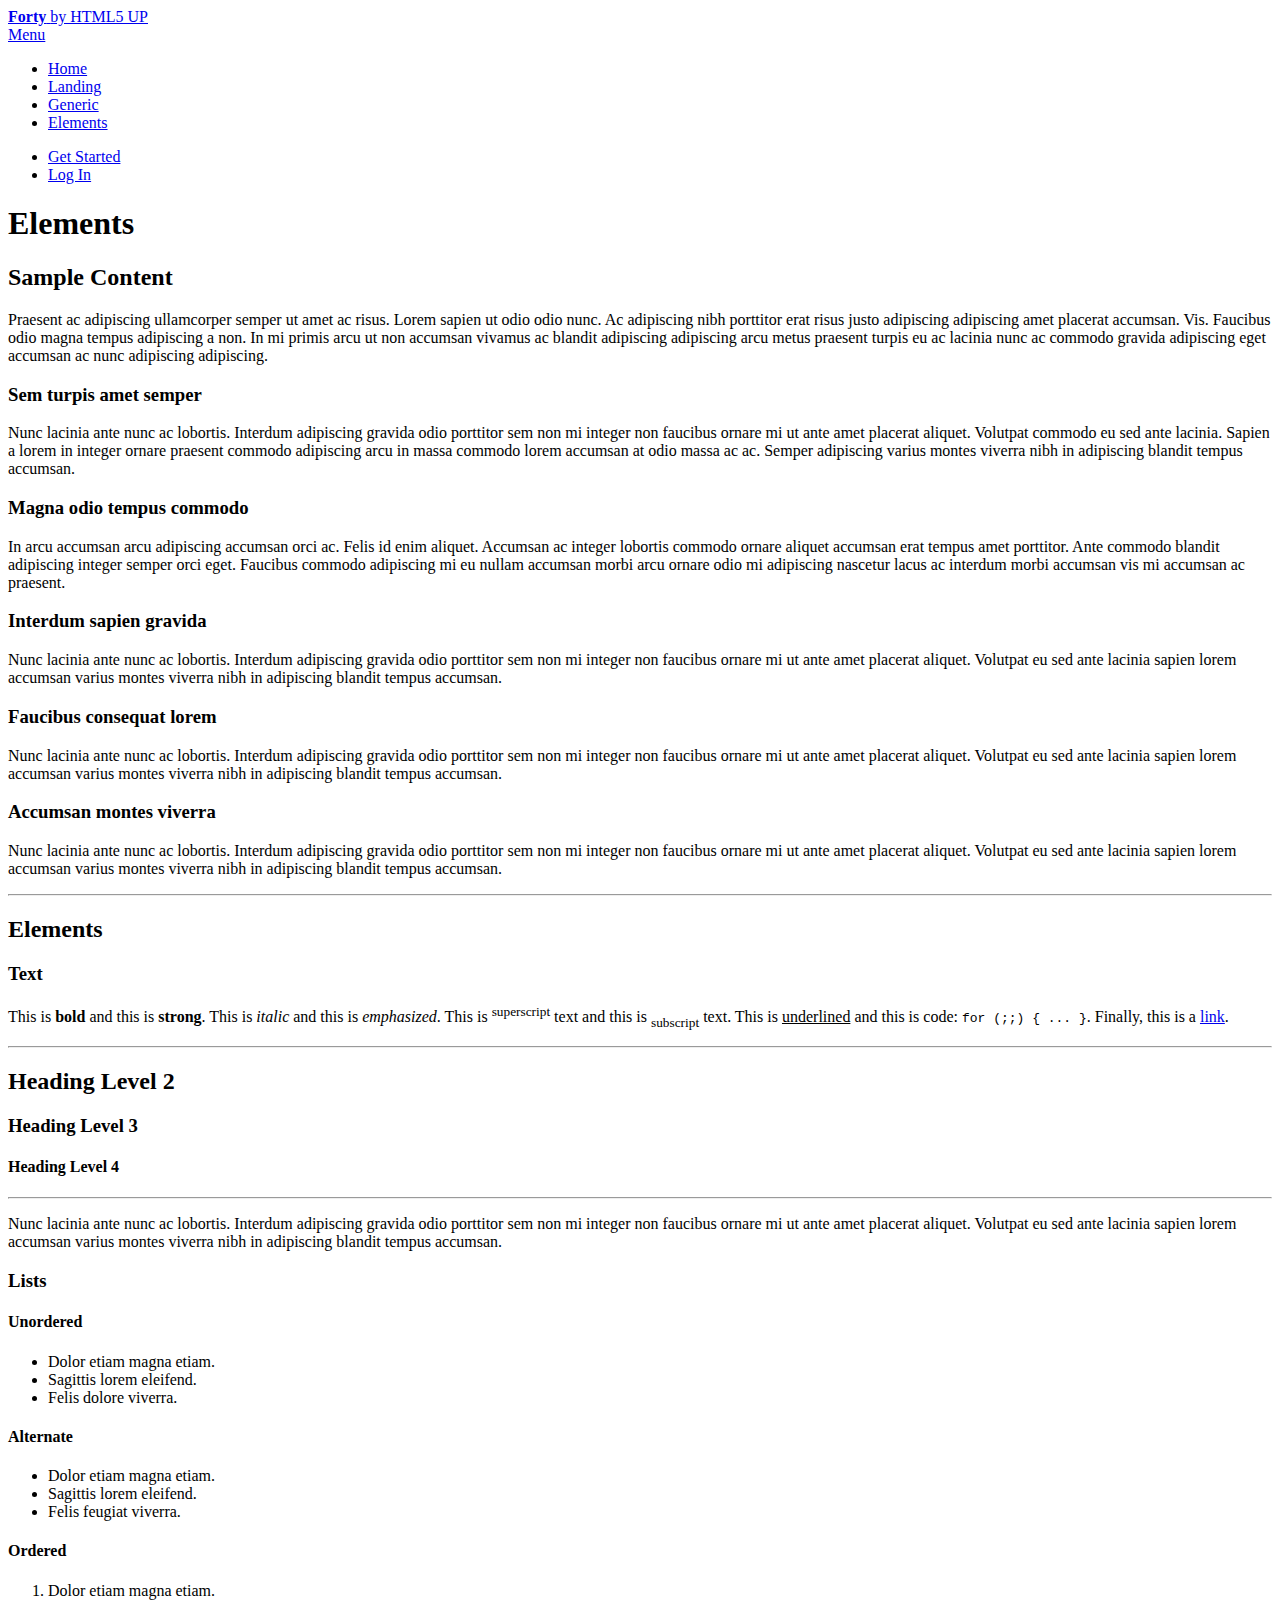
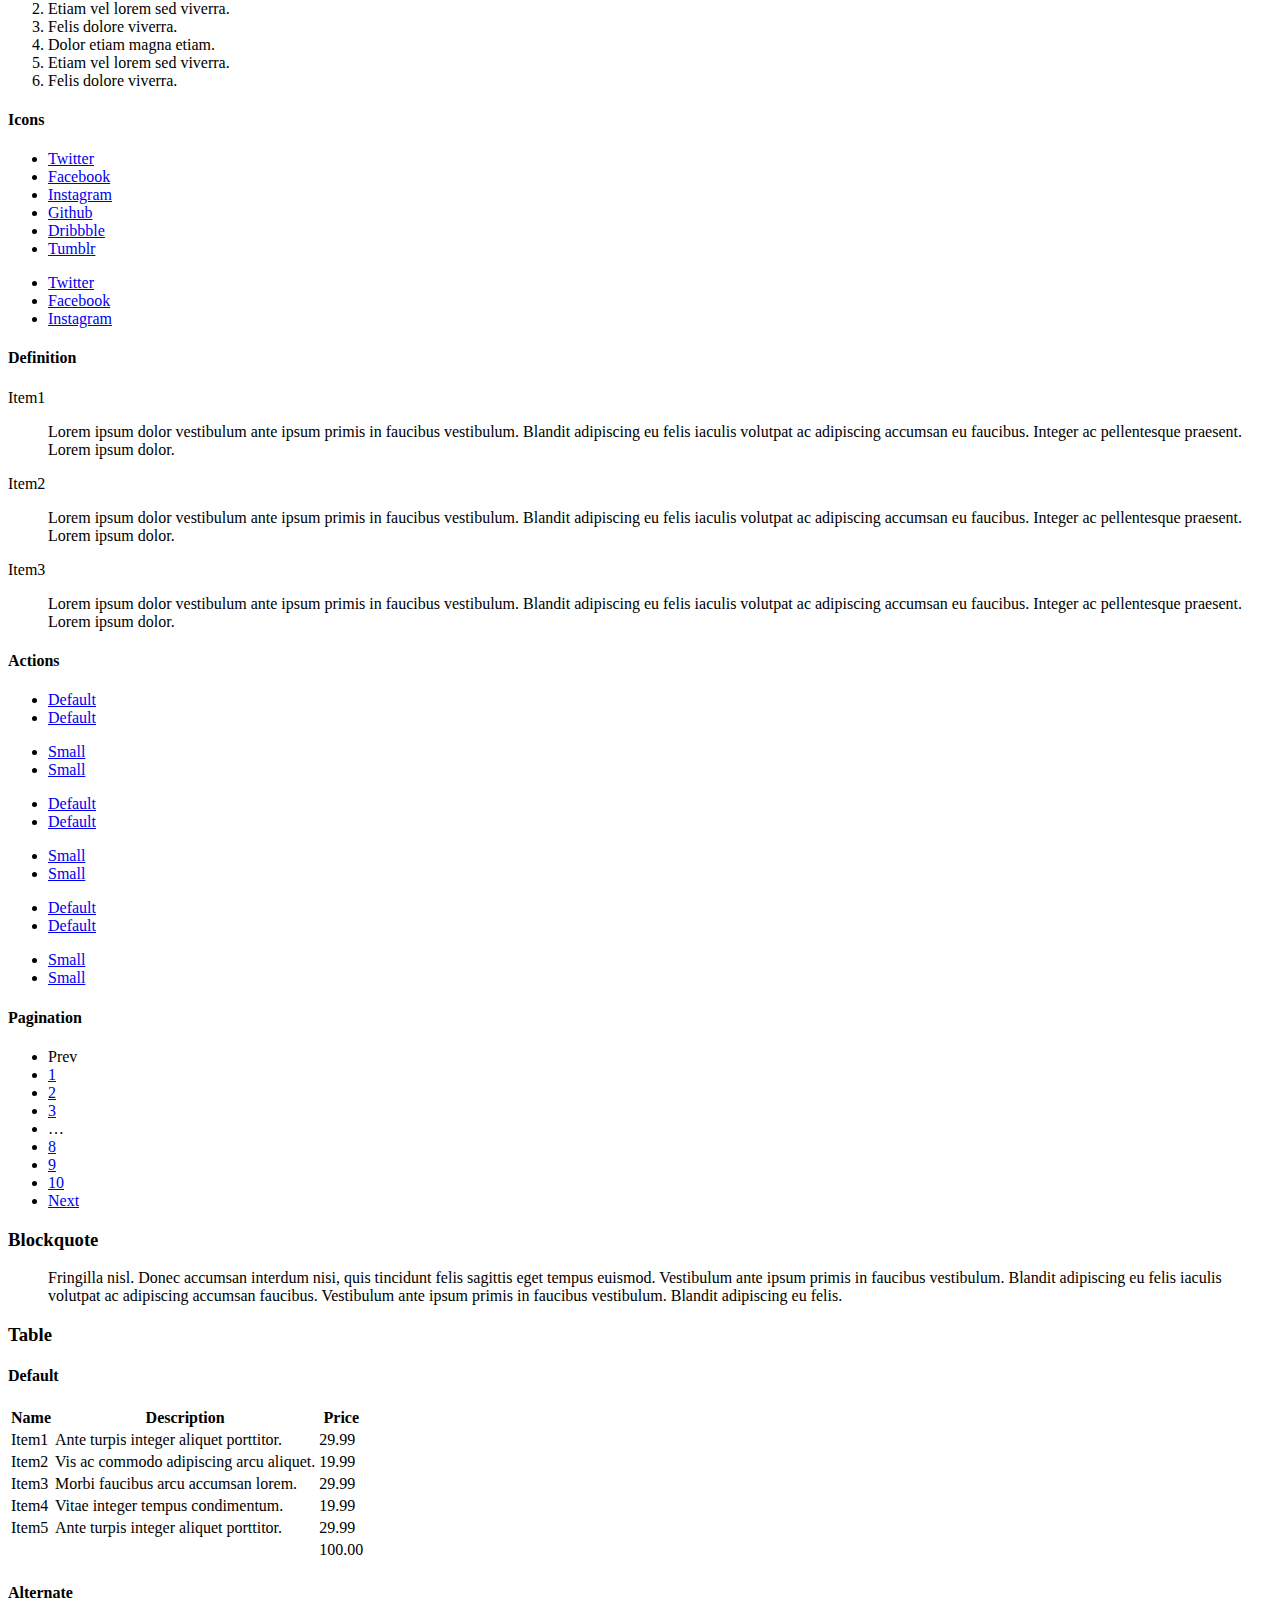
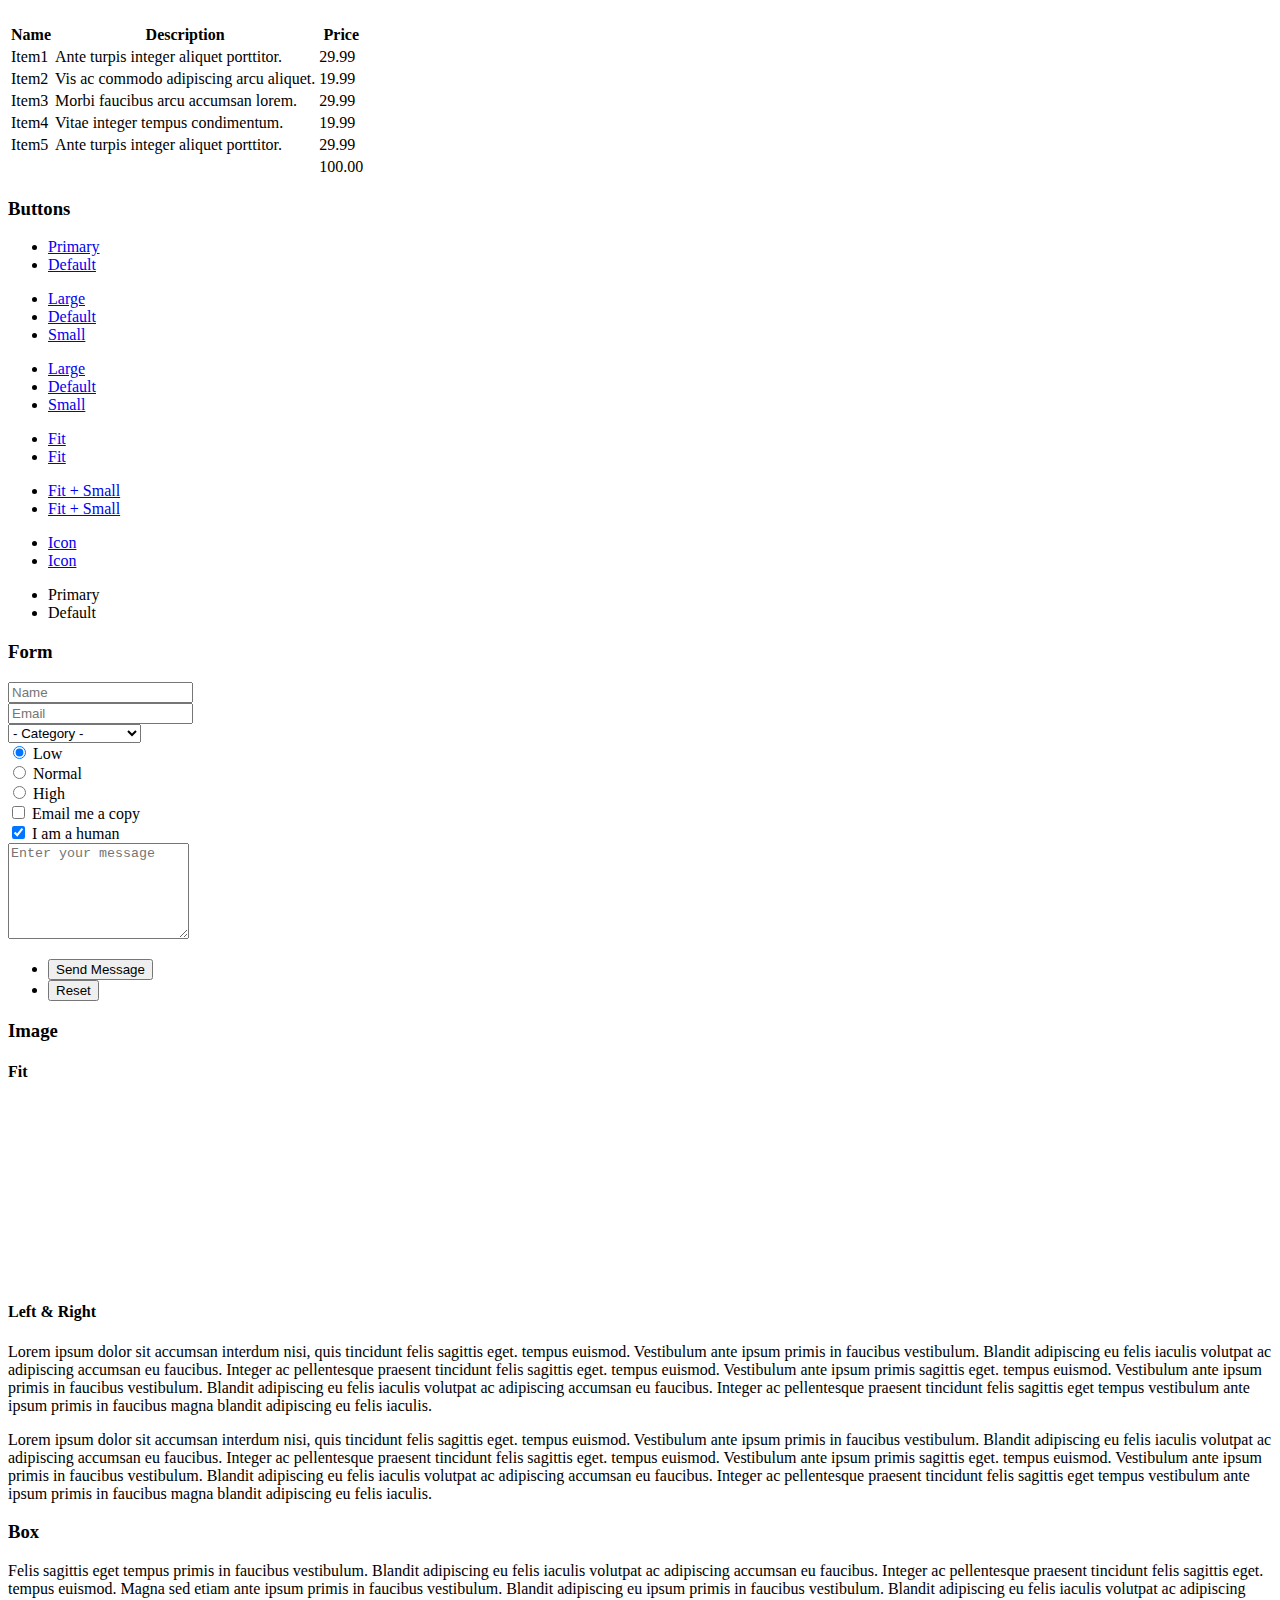
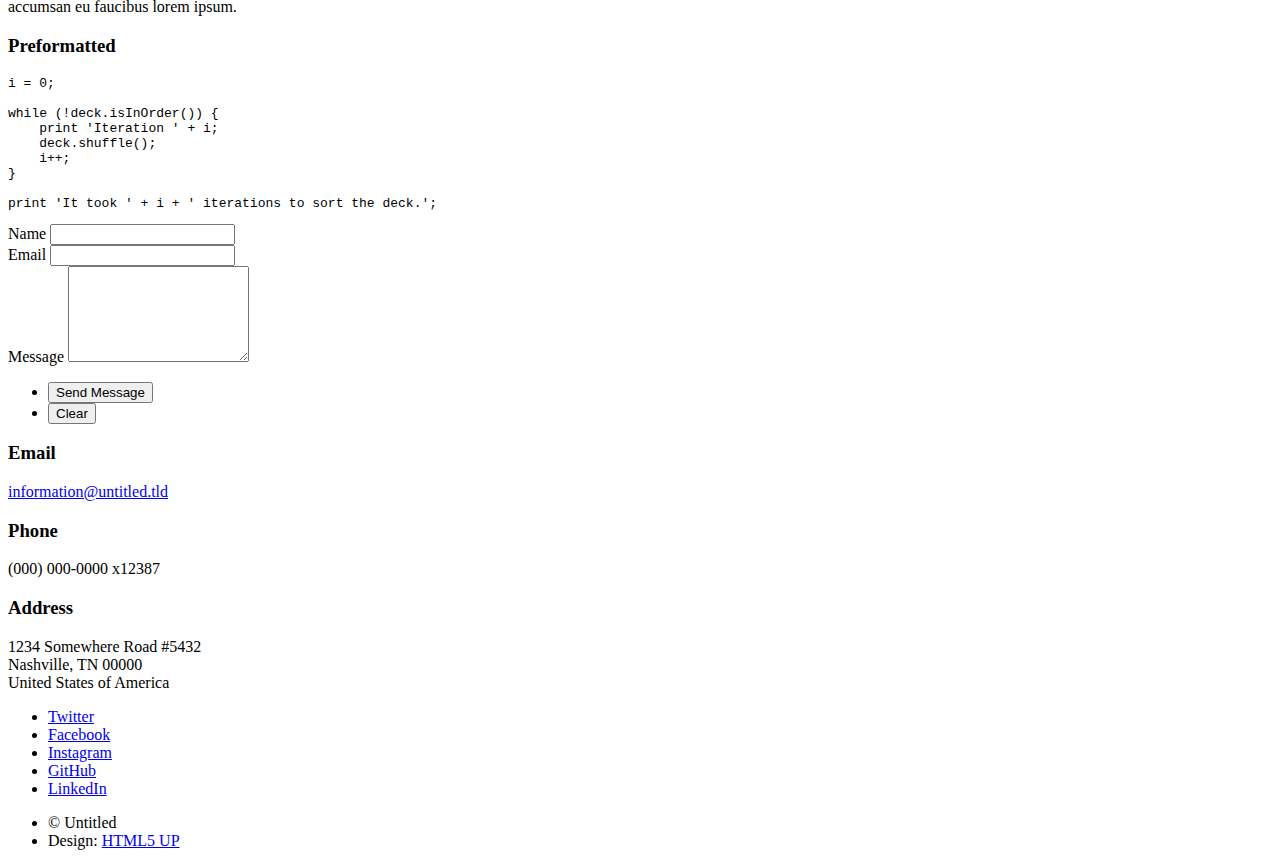
==== elements.html @ 5dc1ed15 "Add files via upload" ====
<!DOCTYPE HTML>
<!--
	Forty by HTML5 UP
	html5up.net | @ajlkn
	Free for personal and commercial use under the CCA 3.0 license (html5up.net/license)
-->
<html>
	<head>
		<title>Elements - Forty by HTML5 UP</title>
		<meta charset="utf-8" />
		<meta name="viewport" content="width=device-width, initial-scale=1, user-scalable=no" />
		<link rel="stylesheet" href="assets/css/main.css" />
		<noscript><link rel="stylesheet" href="assets/css/noscript.css" /></noscript>
	</head>
	<body class="is-preload">

		<!-- Wrapper -->
			<div id="wrapper">

				<!-- Header -->
					<header id="header">
						<a href="index.html" class="logo"><strong>Forty</strong> <span>by HTML5 UP</span></a>
						<nav>
							<a href="#menu">Menu</a>
						</nav>
					</header>

				<!-- Menu -->
					<nav id="menu">
						<ul class="links">
							<li><a href="index.html">Home</a></li>
							<li><a href="landing.html">Landing</a></li>
							<li><a href="generic.html">Generic</a></li>
							<li><a href="elements.html">Elements</a></li>
						</ul>
						<ul class="actions stacked">
							<li><a href="#" class="button primary fit">Get Started</a></li>
							<li><a href="#" class="button fit">Log In</a></li>
						</ul>
					</nav>

				<!-- Main -->
					<div id="main" class="alt">

						<!-- One -->
							<section id="one">
								<div class="inner">
									<header class="major">
										<h1>Elements</h1>
									</header>

									<!-- Content -->
										<h2 id="content">Sample Content</h2>
										<p>Praesent ac adipiscing ullamcorper semper ut amet ac risus. Lorem sapien ut odio odio nunc. Ac adipiscing nibh porttitor erat risus justo adipiscing adipiscing amet placerat accumsan. Vis. Faucibus odio magna tempus adipiscing a non. In mi primis arcu ut non accumsan vivamus ac blandit adipiscing adipiscing arcu metus praesent turpis eu ac lacinia nunc ac commodo gravida adipiscing eget accumsan ac nunc adipiscing adipiscing.</p>
										<div class="row">
											<div class="col-6 col-12-small">
												<h3>Sem turpis amet semper</h3>
												<p>Nunc lacinia ante nunc ac lobortis. Interdum adipiscing gravida odio porttitor sem non mi integer non faucibus ornare mi ut ante amet placerat aliquet. Volutpat commodo eu sed ante lacinia. Sapien a lorem in integer ornare praesent commodo adipiscing arcu in massa commodo lorem accumsan at odio massa ac ac. Semper adipiscing varius montes viverra nibh in adipiscing blandit tempus accumsan.</p>
											</div>
											<div class="col-6 col-12-small">
												<h3>Magna odio tempus commodo</h3>
												<p>In arcu accumsan arcu adipiscing accumsan orci ac. Felis id enim aliquet. Accumsan ac integer lobortis commodo ornare aliquet accumsan erat tempus amet porttitor. Ante commodo blandit adipiscing integer semper orci eget. Faucibus commodo adipiscing mi eu nullam accumsan morbi arcu ornare odio mi adipiscing nascetur lacus ac interdum morbi accumsan vis mi accumsan ac praesent.</p>
											</div>
											<!-- Break -->
											<div class="col-4 col-12-medium">
												<h3>Interdum sapien gravida</h3>
												<p>Nunc lacinia ante nunc ac lobortis. Interdum adipiscing gravida odio porttitor sem non mi integer non faucibus ornare mi ut ante amet placerat aliquet. Volutpat eu sed ante lacinia sapien lorem accumsan varius montes viverra nibh in adipiscing blandit tempus accumsan.</p>
											</div>
											<div class="col-4 col-12-medium">
												<h3>Faucibus consequat lorem</h3>
												<p>Nunc lacinia ante nunc ac lobortis. Interdum adipiscing gravida odio porttitor sem non mi integer non faucibus ornare mi ut ante amet placerat aliquet. Volutpat eu sed ante lacinia sapien lorem accumsan varius montes viverra nibh in adipiscing blandit tempus accumsan.</p>
											</div>
											<div class="col-4 col-12-medium">
												<h3>Accumsan montes viverra</h3>
												<p>Nunc lacinia ante nunc ac lobortis. Interdum adipiscing gravida odio porttitor sem non mi integer non faucibus ornare mi ut ante amet placerat aliquet. Volutpat eu sed ante lacinia sapien lorem accumsan varius montes viverra nibh in adipiscing blandit tempus accumsan.</p>
											</div>
										</div>

									<hr class="major" />

									<!-- Elements -->
										<h2 id="elements">Elements</h2>
										<div class="row gtr-200">
											<div class="col-6 col-12-medium">

												<!-- Text stuff -->
													<h3>Text</h3>
													<p>This is <b>bold</b> and this is <strong>strong</strong>. This is <i>italic</i> and this is <em>emphasized</em>.
													This is <sup>superscript</sup> text and this is <sub>subscript</sub> text.
													This is <u>underlined</u> and this is code: <code>for (;;) { ... }</code>.
													Finally, this is a <a href="#">link</a>.</p>
													<hr />
													<h2>Heading Level 2</h2>
													<h3>Heading Level 3</h3>
													<h4>Heading Level 4</h4>
													<hr />
													<p>Nunc lacinia ante nunc ac lobortis. Interdum adipiscing gravida odio porttitor sem non mi integer non faucibus ornare mi ut ante amet placerat aliquet. Volutpat eu sed ante lacinia sapien lorem accumsan varius montes viverra nibh in adipiscing blandit tempus accumsan.</p>

												<!-- Lists -->
													<h3>Lists</h3>
													<div class="row">
														<div class="col-6 col-12-small">

															<h4>Unordered</h4>
															<ul>
																<li>Dolor etiam magna etiam.</li>
																<li>Sagittis lorem eleifend.</li>
																<li>Felis dolore viverra.</li>
															</ul>

															<h4>Alternate</h4>
															<ul class="alt">
																<li>Dolor etiam magna etiam.</li>
																<li>Sagittis lorem eleifend.</li>
																<li>Felis feugiat viverra.</li>
															</ul>

														</div>
														<div class="col-6 col-12-small">

															<h4>Ordered</h4>
															<ol>
																<li>Dolor etiam magna etiam.</li>
																<li>Etiam vel lorem sed viverra.</li>
																<li>Felis dolore viverra.</li>
																<li>Dolor etiam magna etiam.</li>
																<li>Etiam vel lorem sed viverra.</li>
																<li>Felis dolore viverra.</li>
															</ol>

															<h4>Icons</h4>
															<ul class="icons">
																<li><a href="#" class="icon brands fa-twitter"><span class="label">Twitter</span></a></li>
																<li><a href="#" class="icon brands fa-facebook-f"><span class="label">Facebook</span></a></li>
																<li><a href="#" class="icon brands fa-instagram"><span class="label">Instagram</span></a></li>
																<li><a href="#" class="icon brands fa-github"><span class="label">Github</span></a></li>
																<li><a href="#" class="icon brands fa-dribbble"><span class="label">Dribbble</span></a></li>
																<li><a href="#" class="icon brands fa-tumblr"><span class="label">Tumblr</span></a></li>
															</ul>
															<ul class="icons">
																<li><a href="#" class="icon brands alt fa-twitter"><span class="label">Twitter</span></a></li>
																<li><a href="#" class="icon brands alt fa-facebook-f"><span class="label">Facebook</span></a></li>
																<li><a href="#" class="icon brands alt fa-instagram"><span class="label">Instagram</span></a></li>
															</ul>

														</div>
													</div>
													<h4>Definition</h4>
													<dl>
														<dt>Item1</dt>
														<dd>
															<p>Lorem ipsum dolor vestibulum ante ipsum primis in faucibus vestibulum. Blandit adipiscing eu felis iaculis volutpat ac adipiscing accumsan eu faucibus. Integer ac pellentesque praesent. Lorem ipsum dolor.</p>
														</dd>
														<dt>Item2</dt>
														<dd>
															<p>Lorem ipsum dolor vestibulum ante ipsum primis in faucibus vestibulum. Blandit adipiscing eu felis iaculis volutpat ac adipiscing accumsan eu faucibus. Integer ac pellentesque praesent. Lorem ipsum dolor.</p>
														</dd>
														<dt>Item3</dt>
														<dd>
															<p>Lorem ipsum dolor vestibulum ante ipsum primis in faucibus vestibulum. Blandit adipiscing eu felis iaculis volutpat ac adipiscing accumsan eu faucibus. Integer ac pellentesque praesent. Lorem ipsum dolor.</p>
														</dd>
													</dl>

													<h4>Actions</h4>
													<ul class="actions">
														<li><a href="#" class="button primary">Default</a></li>
														<li><a href="#" class="button">Default</a></li>
													</ul>
													<ul class="actions small">
														<li><a href="#" class="button primary small">Small</a></li>
														<li><a href="#" class="button small">Small</a></li>
													</ul>
													<div class="row">
														<div class="col-6 col-12-small">
															<ul class="actions stacked">
																<li><a href="#" class="button primary">Default</a></li>
																<li><a href="#" class="button">Default</a></li>
															</ul>
														</div>
														<div class="col-6 col-12-small">
															<ul class="actions stacked">
																<li><a href="#" class="button primary small">Small</a></li>
																<li><a href="#" class="button small">Small</a></li>
															</ul>
														</div>
														<div class="col-6 col-12-small">
															<ul class="actions stacked">
																<li><a href="#" class="button primary fit">Default</a></li>
																<li><a href="#" class="button fit">Default</a></li>
															</ul>
														</div>
														<div class="col-6 col-12-small">
															<ul class="actions stacked">
																<li><a href="#" class="button primary small fit">Small</a></li>
																<li><a href="#" class="button small fit">Small</a></li>
															</ul>
														</div>
													</div>

													<h4>Pagination</h4>
													<ul class="pagination">
														<li><span class="button small disabled">Prev</span></li>
														<li><a href="#" class="page active">1</a></li>
														<li><a href="#" class="page">2</a></li>
														<li><a href="#" class="page">3</a></li>
														<li><span>&hellip;</span></li>
														<li><a href="#" class="page">8</a></li>
														<li><a href="#" class="page">9</a></li>
														<li><a href="#" class="page">10</a></li>
														<li><a href="#" class="button small">Next</a></li>
													</ul>

												<!-- Blockquote -->
													<h3>Blockquote</h3>
													<blockquote>Fringilla nisl. Donec accumsan interdum nisi, quis tincidunt felis sagittis eget tempus euismod. Vestibulum ante ipsum primis in faucibus vestibulum. Blandit adipiscing eu felis iaculis volutpat ac adipiscing accumsan faucibus. Vestibulum ante ipsum primis in faucibus vestibulum. Blandit adipiscing eu felis.</blockquote>

												<!-- Table -->
													<h3>Table</h3>

													<h4>Default</h4>
													<div class="table-wrapper">
														<table>
															<thead>
																<tr>
																	<th>Name</th>
																	<th>Description</th>
																	<th>Price</th>
																</tr>
															</thead>
															<tbody>
																<tr>
																	<td>Item1</td>
																	<td>Ante turpis integer aliquet porttitor.</td>
																	<td>29.99</td>
																</tr>
																<tr>
																	<td>Item2</td>
																	<td>Vis ac commodo adipiscing arcu aliquet.</td>
																	<td>19.99</td>
																</tr>
																<tr>
																	<td>Item3</td>
																	<td> Morbi faucibus arcu accumsan lorem.</td>
																	<td>29.99</td>
																</tr>
																<tr>
																	<td>Item4</td>
																	<td>Vitae integer tempus condimentum.</td>
																	<td>19.99</td>
																</tr>
																<tr>
																	<td>Item5</td>
																	<td>Ante turpis integer aliquet porttitor.</td>
																	<td>29.99</td>
																</tr>
															</tbody>
															<tfoot>
																<tr>
																	<td colspan="2"></td>
																	<td>100.00</td>
																</tr>
															</tfoot>
														</table>
													</div>

													<h4>Alternate</h4>
													<div class="table-wrapper">
														<table class="alt">
															<thead>
																<tr>
																	<th>Name</th>
																	<th>Description</th>
																	<th>Price</th>
																</tr>
															</thead>
															<tbody>
																<tr>
																	<td>Item1</td>
																	<td>Ante turpis integer aliquet porttitor.</td>
																	<td>29.99</td>
																</tr>
																<tr>
																	<td>Item2</td>
																	<td>Vis ac commodo adipiscing arcu aliquet.</td>
																	<td>19.99</td>
																</tr>
																<tr>
																	<td>Item3</td>
																	<td> Morbi faucibus arcu accumsan lorem.</td>
																	<td>29.99</td>
																</tr>
																<tr>
																	<td>Item4</td>
																	<td>Vitae integer tempus condimentum.</td>
																	<td>19.99</td>
																</tr>
																<tr>
																	<td>Item5</td>
																	<td>Ante turpis integer aliquet porttitor.</td>
																	<td>29.99</td>
																</tr>
															</tbody>
															<tfoot>
																<tr>
																	<td colspan="2"></td>
																	<td>100.00</td>
																</tr>
															</tfoot>
														</table>
													</div>

											</div>
											<div class="col-6 col-12-medium">

												<!-- Buttons -->
													<h3>Buttons</h3>
													<ul class="actions">
														<li><a href="#" class="button primary">Primary</a></li>
														<li><a href="#" class="button">Default</a></li>
													</ul>
													<div class="row">
														<div class="col-6 col-12-xsmall">
															<ul class="actions stacked">
																<li><a href="#" class="button large">Large</a></li>
																<li><a href="#" class="button">Default</a></li>
																<li><a href="#" class="button small">Small</a></li>
															</ul>
														</div>
														<div class="col-6 col-12-xsmall">
															<ul class="actions stacked">
																<li><a href="#" class="button primary large">Large</a></li>
																<li><a href="#" class="button primary">Default</a></li>
																<li><a href="#" class="button primary small">Small</a></li>
															</ul>
														</div>
													</div>
													<ul class="actions fit">
														<li><a href="#" class="button primary fit">Fit</a></li>
														<li><a href="#" class="button fit">Fit</a></li>
													</ul>
													<ul class="actions fit small">
														<li><a href="#" class="button primary fit small">Fit + Small</a></li>
														<li><a href="#" class="button fit small">Fit + Small</a></li>
													</ul>
													<ul class="actions">
														<li><a href="#" class="button primary icon solid fa-search">Icon</a></li>
														<li><a href="#" class="button icon solid fa-download">Icon</a></li>
													</ul>
													<ul class="actions">
														<li><span class="button primary disabled">Primary</span></li>
														<li><span class="button disabled">Default</span></li>
													</ul>

												<!-- Form -->
													<h3>Form</h3>

													<form method="post" action="#">
														<div class="row gtr-uniform">
															<div class="col-6 col-12-xsmall">
																<input type="text" name="demo-name" id="demo-name" value="" placeholder="Name" />
															</div>
															<div class="col-6 col-12-xsmall">
																<input type="email" name="demo-email" id="demo-email" value="" placeholder="Email" />
															</div>
															<!-- Break -->
															<div class="col-12">
																<select name="demo-category" id="demo-category">
																	<option value="">- Category -</option>
																	<option value="1">Manufacturing</option>
																	<option value="1">Shipping</option>
																	<option value="1">Administration</option>
																	<option value="1">Human Resources</option>
																</select>
															</div>
															<!-- Break -->
															<div class="col-4 col-12-small">
																<input type="radio" id="demo-priority-low" name="demo-priority" checked>
																<label for="demo-priority-low">Low</label>
															</div>
															<div class="col-4 col-12-small">
																<input type="radio" id="demo-priority-normal" name="demo-priority">
																<label for="demo-priority-normal">Normal</label>
															</div>
															<div class="col-4 col-12-small">
																<input type="radio" id="demo-priority-high" name="demo-priority">
																<label for="demo-priority-high">High</label>
															</div>
															<!-- Break -->
															<div class="col-6 col-12-small">
																<input type="checkbox" id="demo-copy" name="demo-copy">
																<label for="demo-copy">Email me a copy</label>
															</div>
															<div class="col-6 col-12-small">
																<input type="checkbox" id="demo-human" name="demo-human" checked>
																<label for="demo-human">I am a human</label>
															</div>
															<!-- Break -->
															<div class="col-12">
																<textarea name="demo-message" id="demo-message" placeholder="Enter your message" rows="6"></textarea>
															</div>
															<!-- Break -->
															<div class="col-12">
																<ul class="actions">
																	<li><input type="submit" value="Send Message" class="primary" /></li>
																	<li><input type="reset" value="Reset" /></li>
																</ul>
															</div>
														</div>
													</form>

												<!-- Image -->
													<h3>Image</h3>

													<h4>Fit</h4>
													<span class="image fit"><img src="images/pic03.jpg" alt="" /></span>
													<div class="box alt">
														<div class="row gtr-50 gtr-uniform">
															<div class="col-4"><span class="image fit"><img src="images/pic08.jpg" alt="" /></span></div>
															<div class="col-4"><span class="image fit"><img src="images/pic09.jpg" alt="" /></span></div>
															<div class="col-4"><span class="image fit"><img src="images/pic10.jpg" alt="" /></span></div>
															<!-- Break -->
															<div class="col-4"><span class="image fit"><img src="images/pic10.jpg" alt="" /></span></div>
															<div class="col-4"><span class="image fit"><img src="images/pic08.jpg" alt="" /></span></div>
															<div class="col-4"><span class="image fit"><img src="images/pic09.jpg" alt="" /></span></div>
															<!-- Break -->
															<div class="col-4"><span class="image fit"><img src="images/pic09.jpg" alt="" /></span></div>
															<div class="col-4"><span class="image fit"><img src="images/pic10.jpg" alt="" /></span></div>
															<div class="col-4"><span class="image fit"><img src="images/pic08.jpg" alt="" /></span></div>
														</div>
													</div>

													<h4>Left &amp; Right</h4>
													<p><span class="image left"><img src="images/pic09.jpg" alt="" /></span>Lorem ipsum dolor sit accumsan interdum nisi, quis tincidunt felis sagittis eget. tempus euismod. Vestibulum ante ipsum primis in faucibus vestibulum. Blandit adipiscing eu felis iaculis volutpat ac adipiscing accumsan eu faucibus. Integer ac pellentesque praesent tincidunt felis sagittis eget. tempus euismod. Vestibulum ante ipsum primis sagittis eget. tempus euismod. Vestibulum ante ipsum primis in faucibus vestibulum. Blandit adipiscing eu felis iaculis volutpat ac adipiscing accumsan eu faucibus. Integer ac pellentesque praesent tincidunt felis sagittis eget tempus vestibulum ante ipsum primis in faucibus magna blandit adipiscing eu felis iaculis.</p>
													<p><span class="image right"><img src="images/pic10.jpg" alt="" /></span>Lorem ipsum dolor sit accumsan interdum nisi, quis tincidunt felis sagittis eget. tempus euismod. Vestibulum ante ipsum primis in faucibus vestibulum. Blandit adipiscing eu felis iaculis volutpat ac adipiscing accumsan eu faucibus. Integer ac pellentesque praesent tincidunt felis sagittis eget. tempus euismod. Vestibulum ante ipsum primis sagittis eget. tempus euismod. Vestibulum ante ipsum primis in faucibus vestibulum. Blandit adipiscing eu felis iaculis volutpat ac adipiscing accumsan eu faucibus. Integer ac pellentesque praesent tincidunt felis sagittis eget tempus vestibulum ante ipsum primis in faucibus magna blandit adipiscing eu felis iaculis.</p>

												<!-- Box -->
													<h3>Box</h3>
													<div class="box">
														<p>Felis sagittis eget tempus primis in faucibus vestibulum. Blandit adipiscing eu felis iaculis volutpat ac adipiscing accumsan eu faucibus. Integer ac pellentesque praesent tincidunt felis sagittis eget. tempus euismod. Magna sed etiam ante ipsum primis in faucibus vestibulum. Blandit adipiscing eu ipsum primis in faucibus vestibulum. Blandit adipiscing eu felis iaculis volutpat ac adipiscing accumsan eu faucibus lorem ipsum.</p>
													</div>

												<!-- Preformatted Code -->
													<h3>Preformatted</h3>
													<pre><code>i = 0;

while (!deck.isInOrder()) {
    print 'Iteration ' + i;
    deck.shuffle();
    i++;
}

print 'It took ' + i + ' iterations to sort the deck.';
</code></pre>

											</div>
										</div>

								</div>
							</section>

					</div>

				<!-- Contact -->
					<section id="contact">
						<div class="inner">
							<section>
								<form method="post" action="#">
									<div class="fields">
										<div class="field half">
											<label for="name">Name</label>
											<input type="text" name="name" id="name" />
										</div>
										<div class="field half">
											<label for="email">Email</label>
											<input type="text" name="email" id="email" />
										</div>
										<div class="field">
											<label for="message">Message</label>
											<textarea name="message" id="message" rows="6"></textarea>
										</div>
									</div>
									<ul class="actions">
										<li><input type="submit" value="Send Message" class="primary" /></li>
										<li><input type="reset" value="Clear" /></li>
									</ul>
								</form>
							</section>
							<section class="split">
								<section>
									<div class="contact-method">
										<span class="icon solid alt fa-envelope"></span>
										<h3>Email</h3>
										<a href="#">information@untitled.tld</a>
									</div>
								</section>
								<section>
									<div class="contact-method">
										<span class="icon solid alt fa-phone"></span>
										<h3>Phone</h3>
										<span>(000) 000-0000 x12387</span>
									</div>
								</section>
								<section>
									<div class="contact-method">
										<span class="icon solid alt fa-home"></span>
										<h3>Address</h3>
										<span>1234 Somewhere Road #5432<br />
										Nashville, TN 00000<br />
										United States of America</span>
									</div>
								</section>
							</section>
						</div>
					</section>

				<!-- Footer -->
					<footer id="footer">
						<div class="inner">
							<ul class="icons">
								<li><a href="#" class="icon brands alt fa-twitter"><span class="label">Twitter</span></a></li>
								<li><a href="#" class="icon brands alt fa-facebook-f"><span class="label">Facebook</span></a></li>
								<li><a href="#" class="icon brands alt fa-instagram"><span class="label">Instagram</span></a></li>
								<li><a href="#" class="icon brands alt fa-github"><span class="label">GitHub</span></a></li>
								<li><a href="#" class="icon brands alt fa-linkedin-in"><span class="label">LinkedIn</span></a></li>
							</ul>
							<ul class="copyright">
								<li>&copy; Untitled</li><li>Design: <a href="https://html5up.net">HTML5 UP</a></li>
							</ul>
						</div>
					</footer>

			</div>

		<!-- Scripts -->
			<script src="assets/js/jquery.min.js"></script>
			<script src="assets/js/jquery.scrolly.min.js"></script>
			<script src="assets/js/jquery.scrollex.min.js"></script>
			<script src="assets/js/browser.min.js"></script>
			<script src="assets/js/breakpoints.min.js"></script>
			<script src="assets/js/util.js"></script>
			<script src="assets/js/main.js"></script>

	</body>
</html>
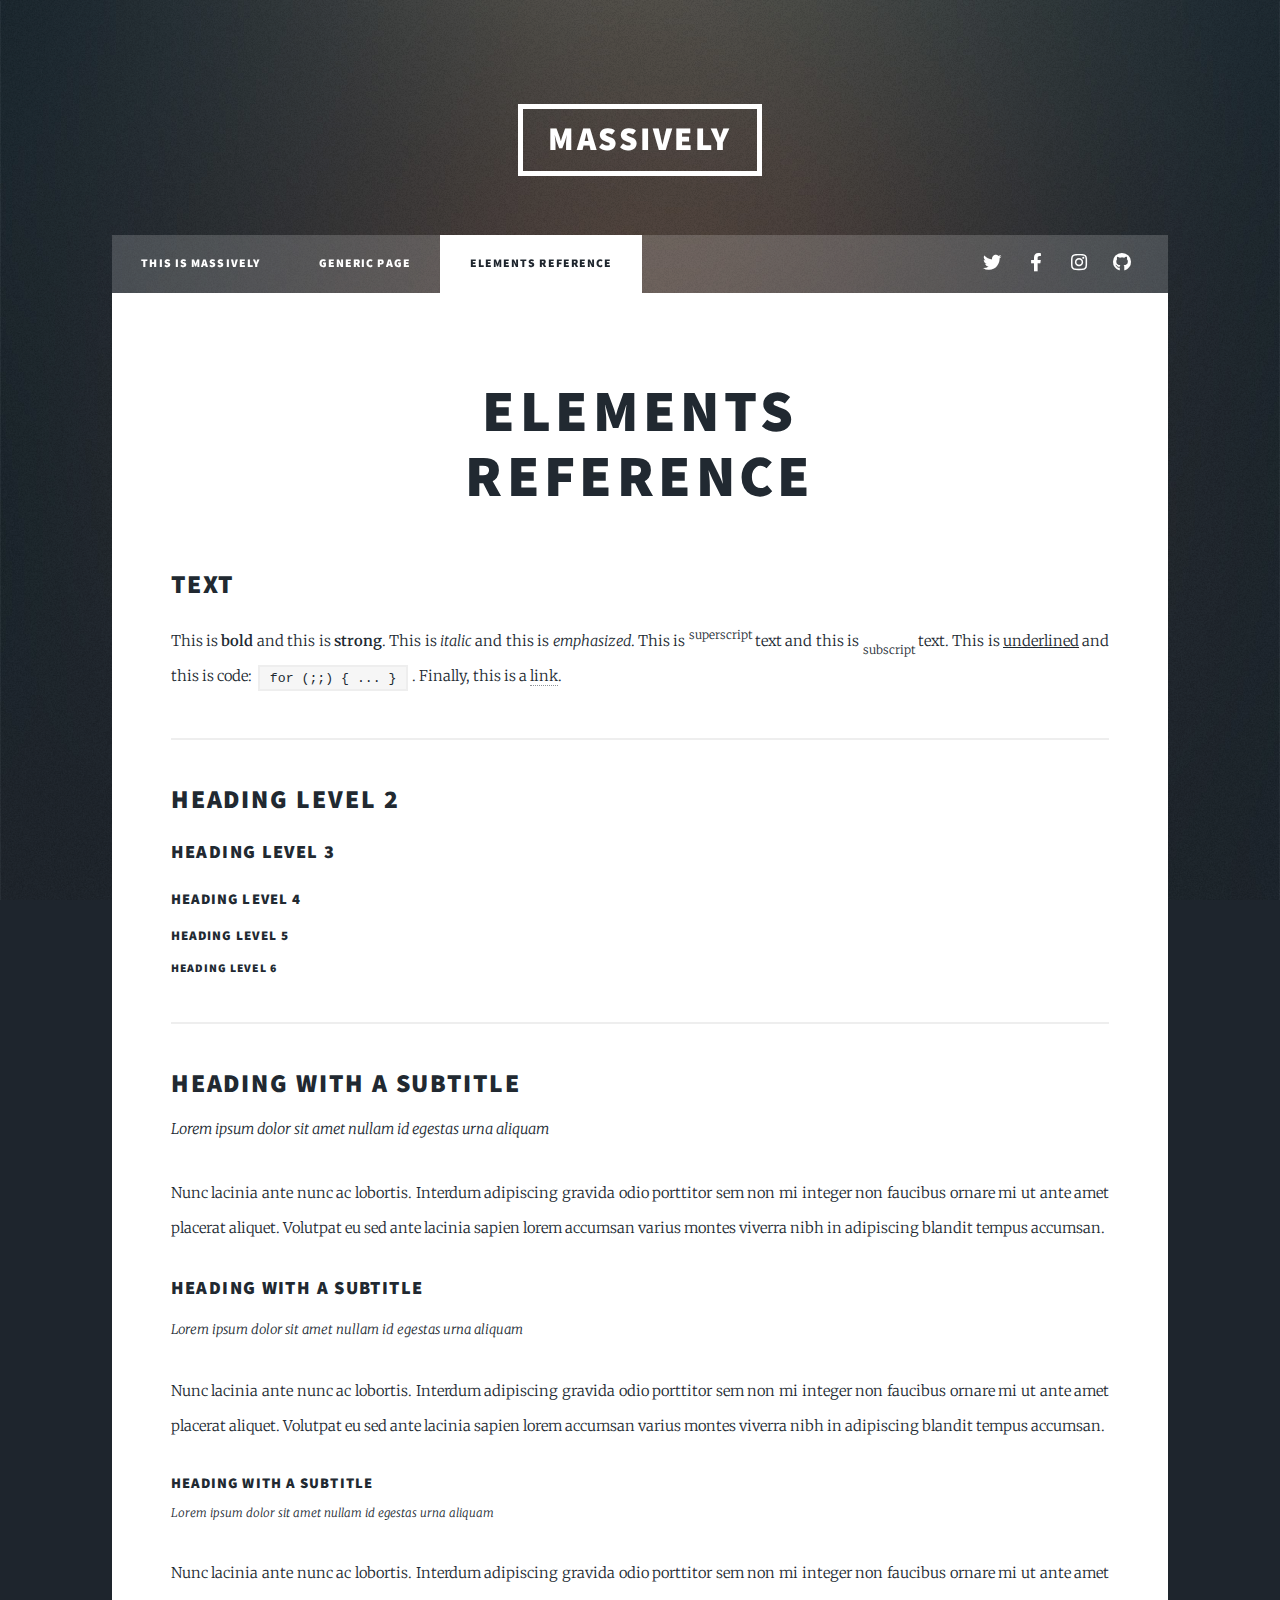
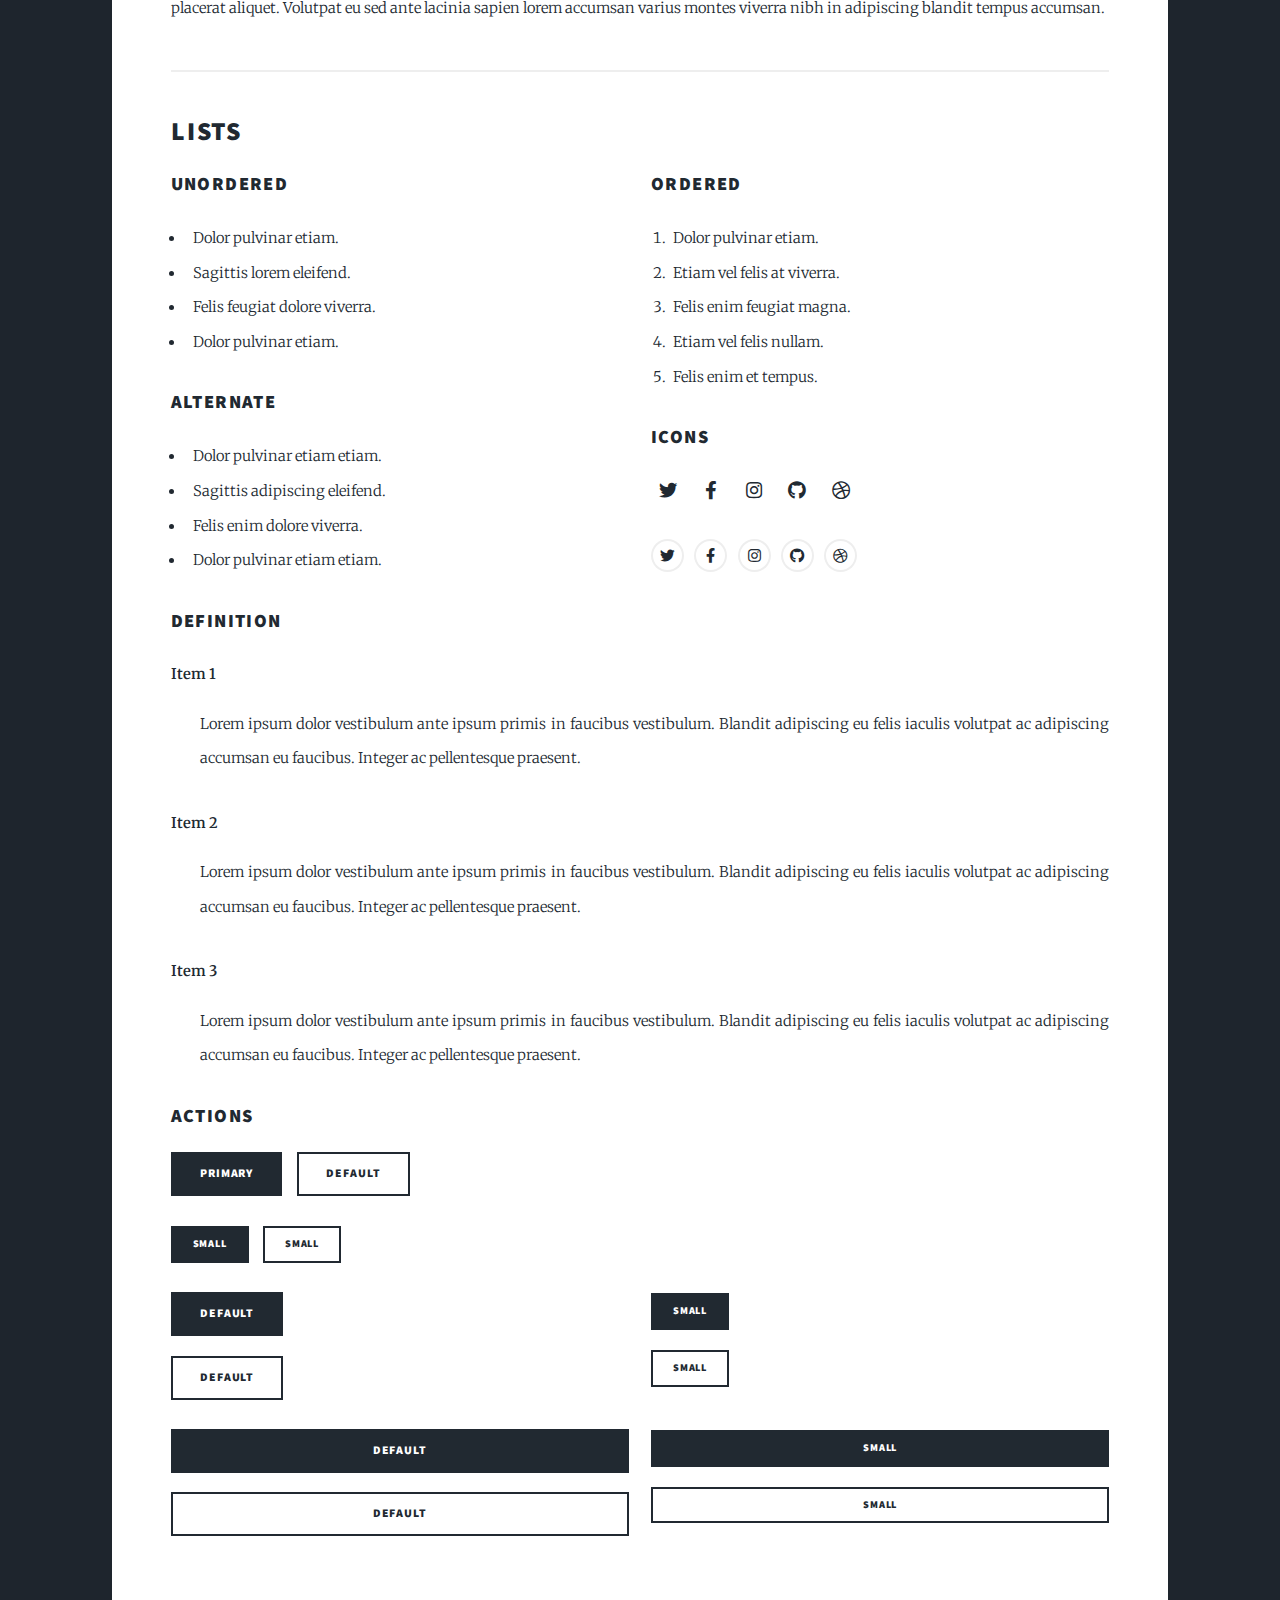
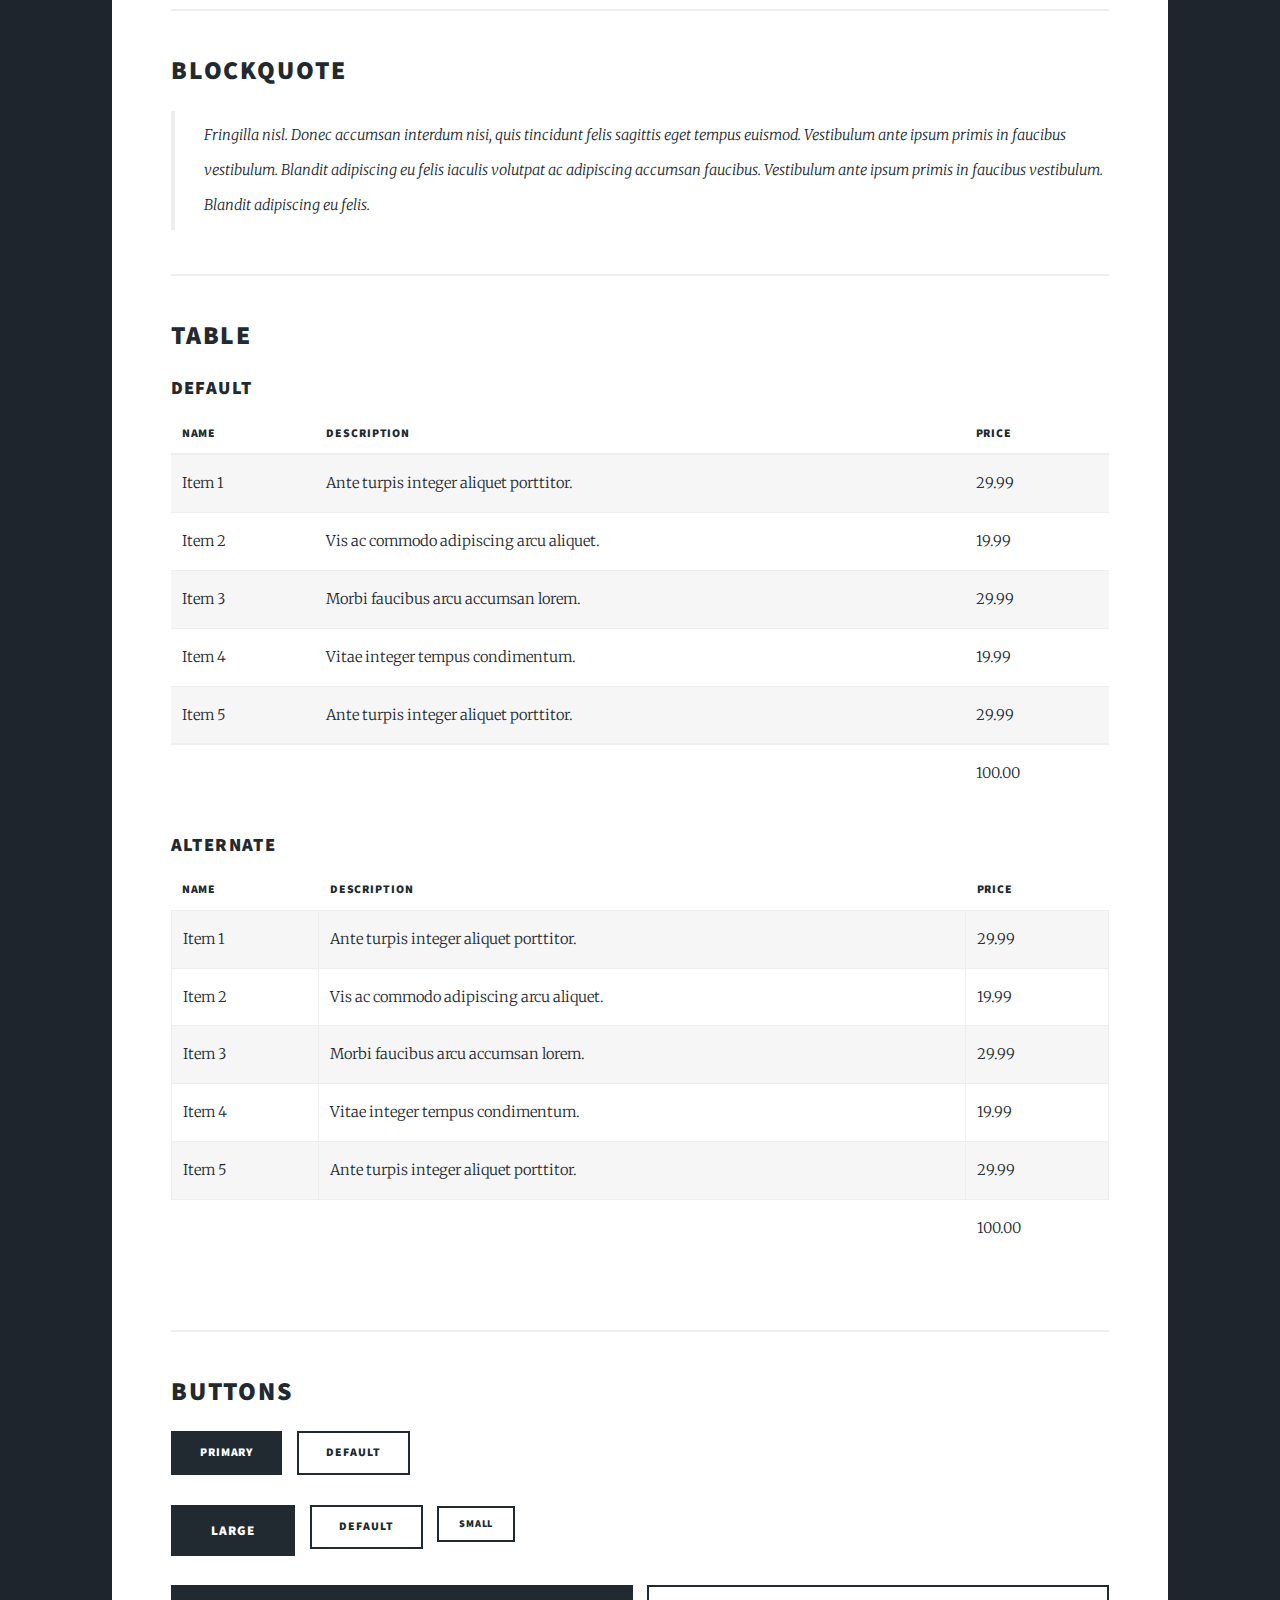
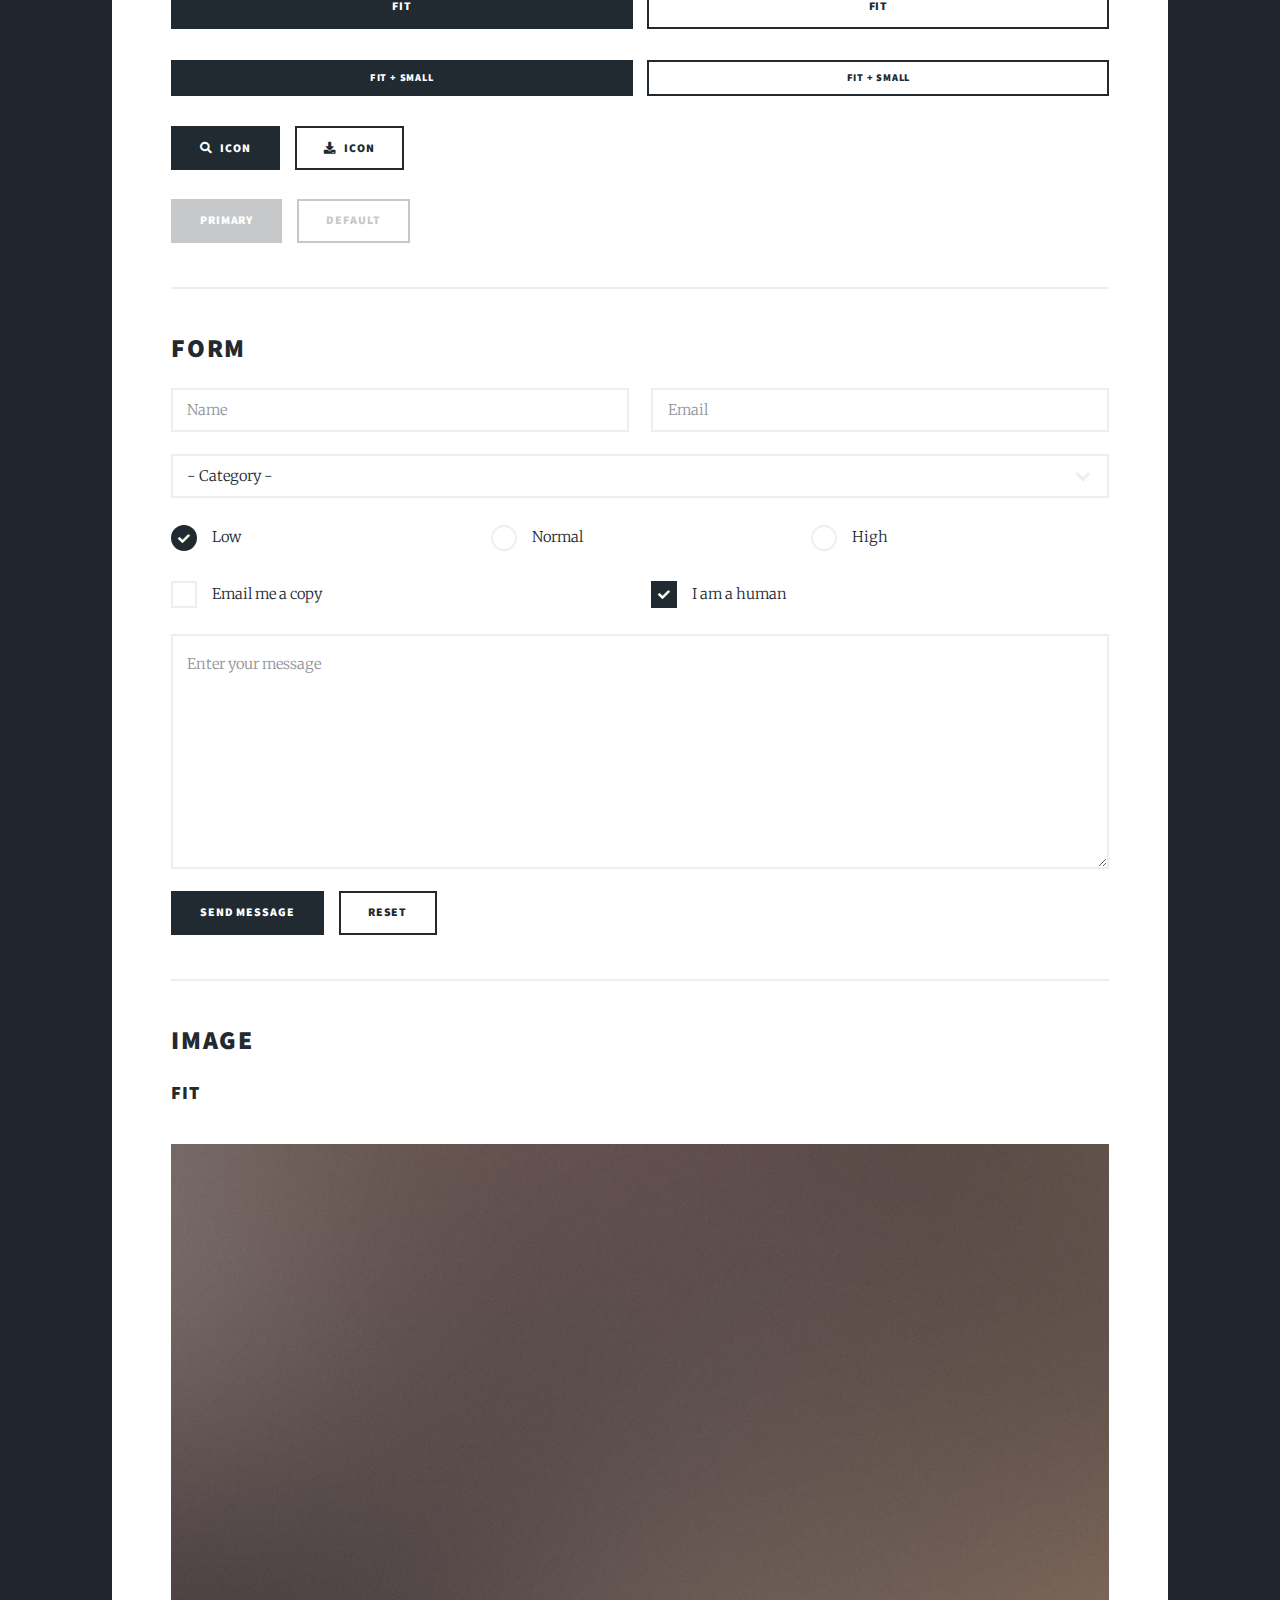
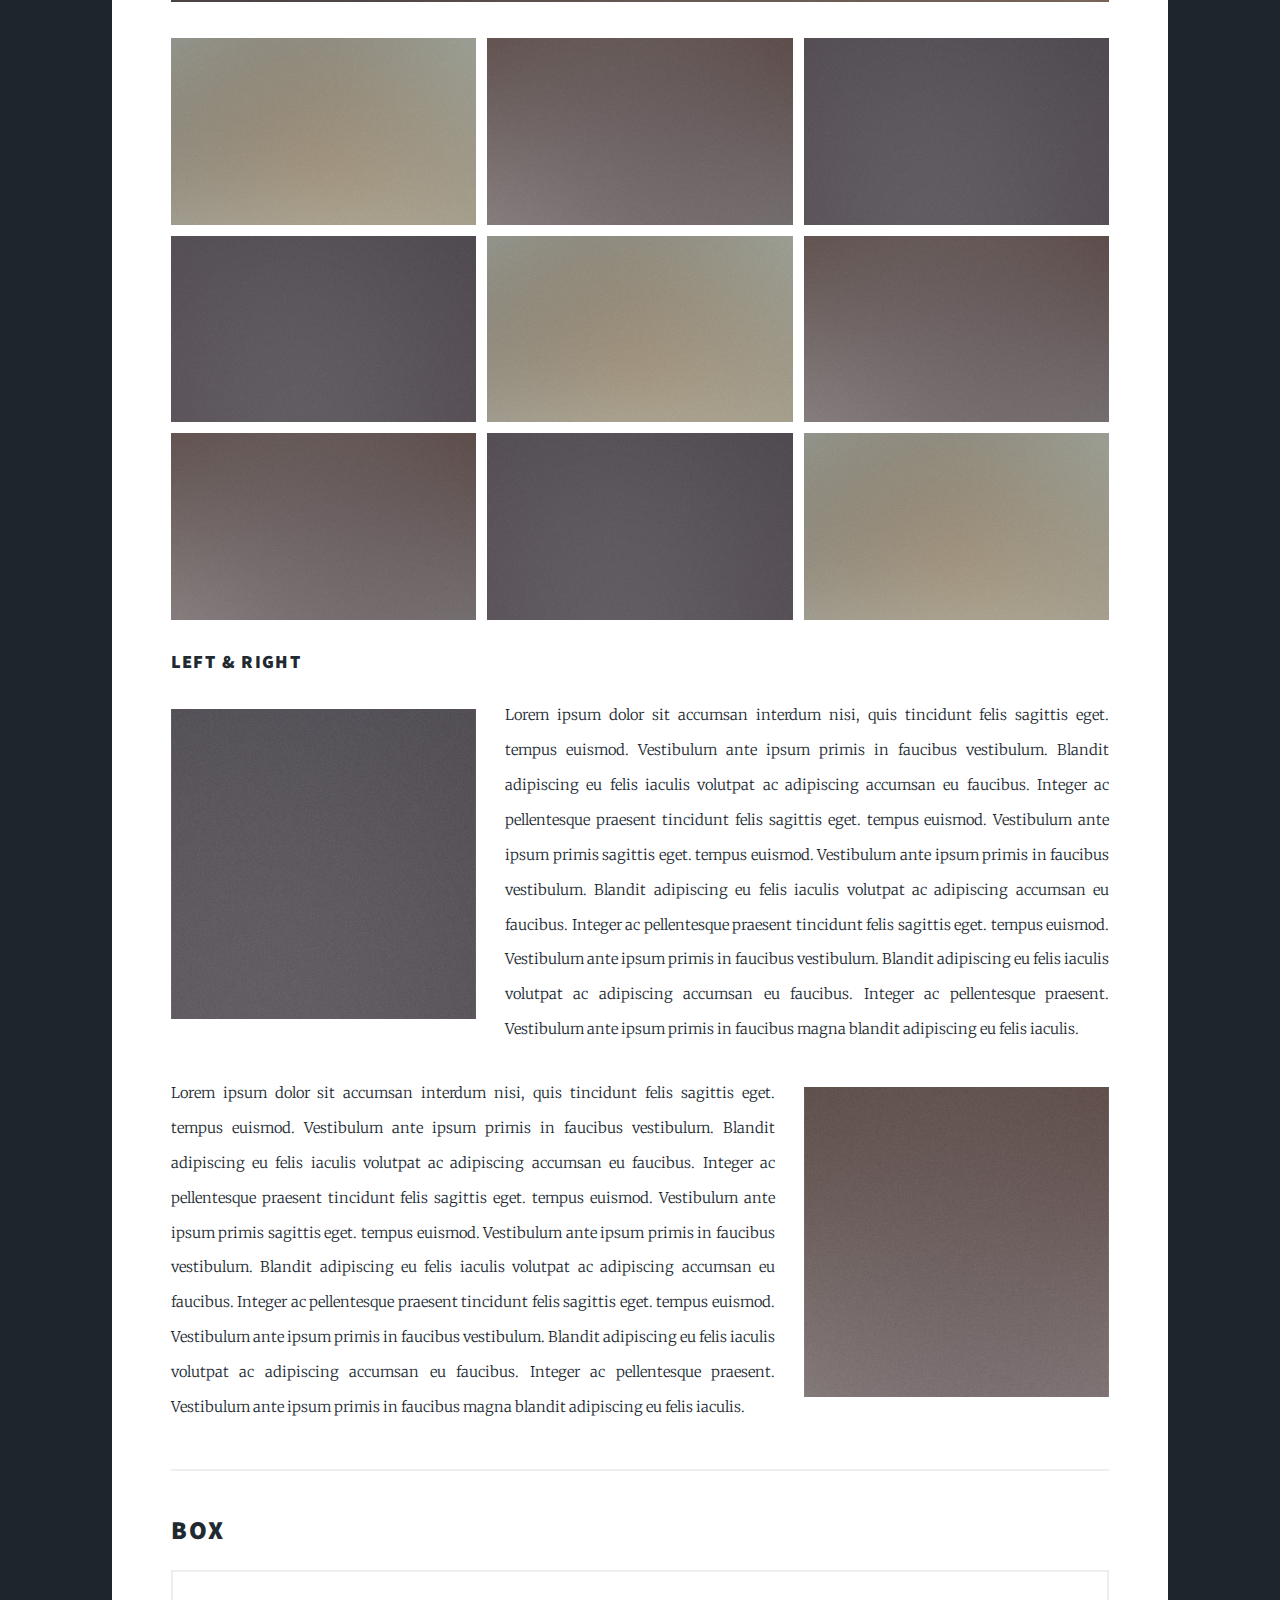
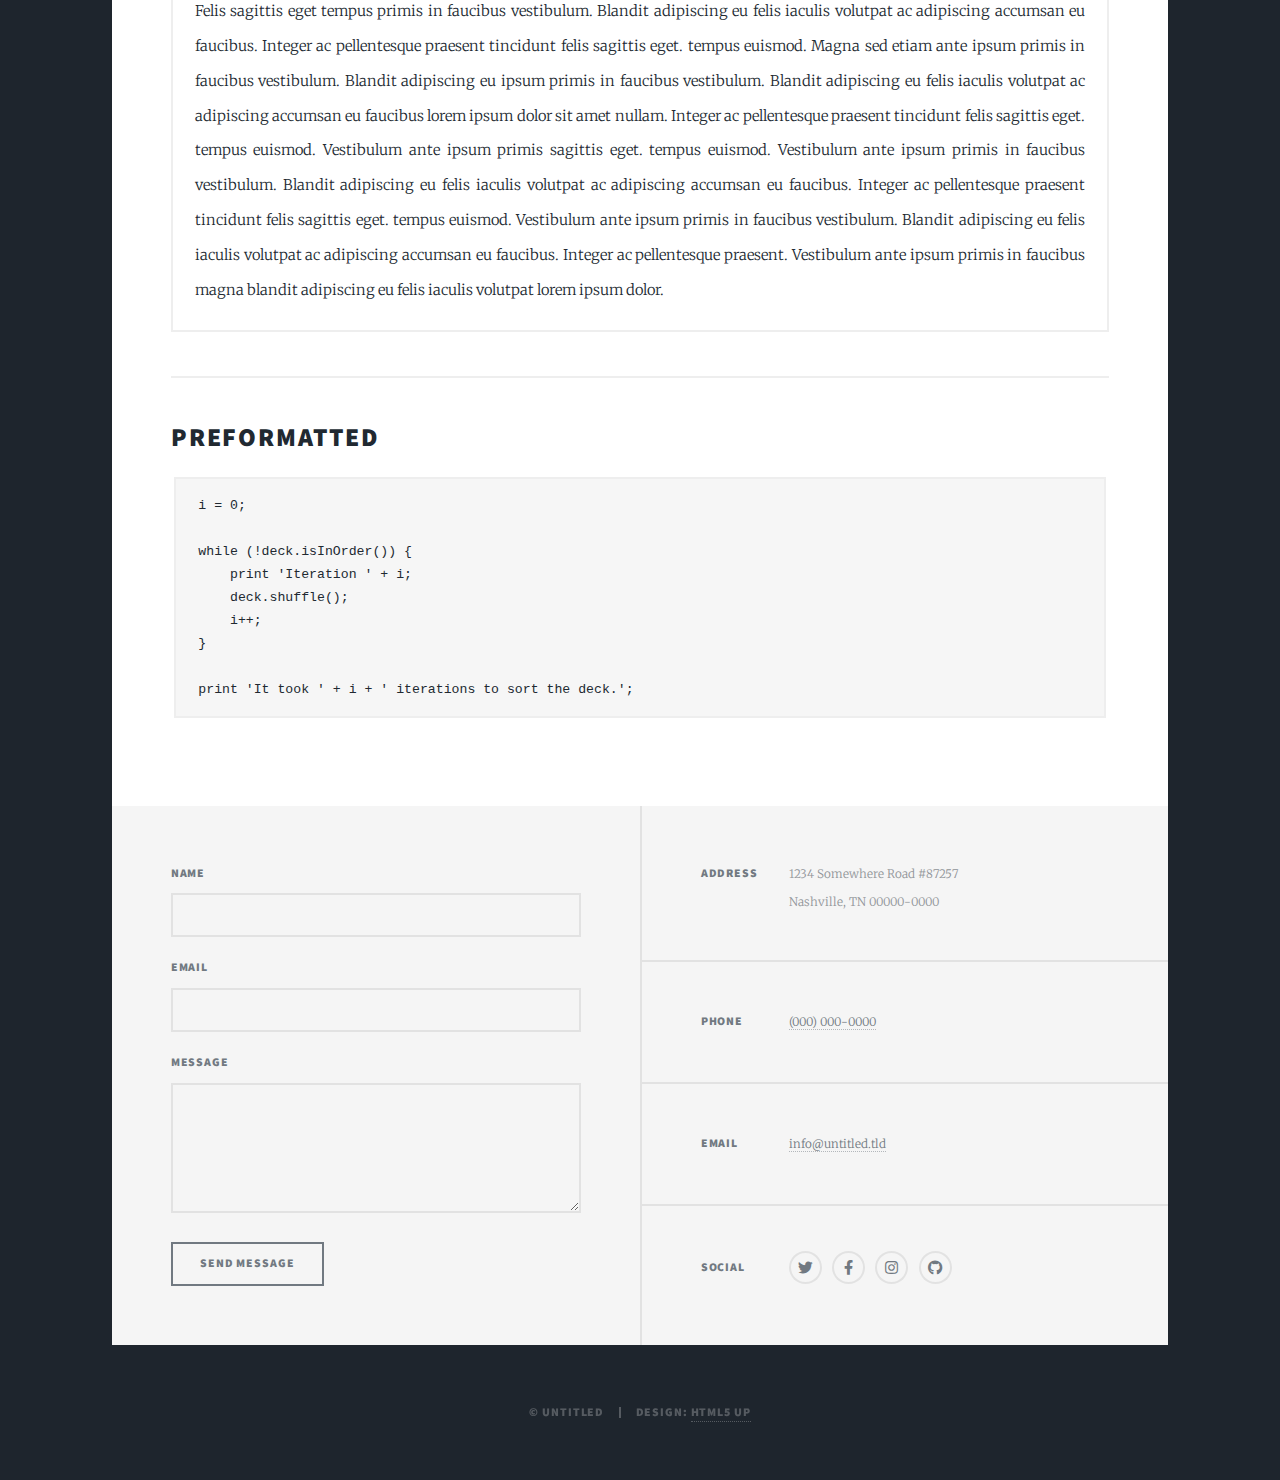
==== commit 548276b4: "New Theme" ====
--- a/elements.html
+++ b/elements.html
@@ -1,544 +1,498 @@
-<!DOCTYPE HTML>
-<!--
-	Forty by HTML5 UP
-	html5up.net | @ajlkn
-	Free for personal and commercial use under the CCA 3.0 license (html5up.net/license)
--->
-<html>
-	<head>
-		<title>Elements - Forty by HTML5 UP</title>
-		<meta charset="utf-8" />
-		<meta name="viewport" content="width=device-width, initial-scale=1, user-scalable=no" />
-		<link rel="stylesheet" href="assets/css/main.css" />
-		<noscript><link rel="stylesheet" href="assets/css/noscript.css" /></noscript>
-	</head>
-	<body class="is-preload">
-
-		<!-- Wrapper -->
-			<div id="wrapper">
-
-				<!-- Header -->
-					<header id="header">
-						<a href="index.html" class="logo"><strong>Forty</strong> <span>by HTML5 UP</span></a>
-						<nav>
-							<a href="#menu">Menu</a>
-						</nav>
-					</header>
-
-				<!-- Menu -->
-					<nav id="menu">
-						<ul class="links">
-							<li><a href="index.html">Home</a></li>
-							<li><a href="landing.html">Landing</a></li>
-							<li><a href="generic.html">Generic</a></li>
-							<li><a href="elements.html">Elements</a></li>
-						</ul>
-						<ul class="actions stacked">
-							<li><a href="#" class="button primary fit">Get Started</a></li>
-							<li><a href="#" class="button fit">Log In</a></li>
-						</ul>
-					</nav>
-
-				<!-- Main -->
-					<div id="main" class="alt">
-
-						<!-- One -->
-							<section id="one">
-								<div class="inner">
-									<header class="major">
-										<h1>Elements</h1>
-									</header>
-
-									<!-- Content -->
-										<h2 id="content">Sample Content</h2>
-										<p>Praesent ac adipiscing ullamcorper semper ut amet ac risus. Lorem sapien ut odio odio nunc. Ac adipiscing nibh porttitor erat risus justo adipiscing adipiscing amet placerat accumsan. Vis. Faucibus odio magna tempus adipiscing a non. In mi primis arcu ut non accumsan vivamus ac blandit adipiscing adipiscing arcu metus praesent turpis eu ac lacinia nunc ac commodo gravida adipiscing eget accumsan ac nunc adipiscing adipiscing.</p>
-										<div class="row">
-											<div class="col-6 col-12-small">
-												<h3>Sem turpis amet semper</h3>
-												<p>Nunc lacinia ante nunc ac lobortis. Interdum adipiscing gravida odio porttitor sem non mi integer non faucibus ornare mi ut ante amet placerat aliquet. Volutpat commodo eu sed ante lacinia. Sapien a lorem in integer ornare praesent commodo adipiscing arcu in massa commodo lorem accumsan at odio massa ac ac. Semper adipiscing varius montes viverra nibh in adipiscing blandit tempus accumsan.</p>
-											</div>
-											<div class="col-6 col-12-small">
-												<h3>Magna odio tempus commodo</h3>
-												<p>In arcu accumsan arcu adipiscing accumsan orci ac. Felis id enim aliquet. Accumsan ac integer lobortis commodo ornare aliquet accumsan erat tempus amet porttitor. Ante commodo blandit adipiscing integer semper orci eget. Faucibus commodo adipiscing mi eu nullam accumsan morbi arcu ornare odio mi adipiscing nascetur lacus ac interdum morbi accumsan vis mi accumsan ac praesent.</p>
-											</div>
-											<!-- Break -->
-											<div class="col-4 col-12-medium">
-												<h3>Interdum sapien gravida</h3>
-												<p>Nunc lacinia ante nunc ac lobortis. Interdum adipiscing gravida odio porttitor sem non mi integer non faucibus ornare mi ut ante amet placerat aliquet. Volutpat eu sed ante lacinia sapien lorem accumsan varius montes viverra nibh in adipiscing blandit tempus accumsan.</p>
-											</div>
-											<div class="col-4 col-12-medium">
-												<h3>Faucibus consequat lorem</h3>
-												<p>Nunc lacinia ante nunc ac lobortis. Interdum adipiscing gravida odio porttitor sem non mi integer non faucibus ornare mi ut ante amet placerat aliquet. Volutpat eu sed ante lacinia sapien lorem accumsan varius montes viverra nibh in adipiscing blandit tempus accumsan.</p>
-											</div>
-											<div class="col-4 col-12-medium">
-												<h3>Accumsan montes viverra</h3>
-												<p>Nunc lacinia ante nunc ac lobortis. Interdum adipiscing gravida odio porttitor sem non mi integer non faucibus ornare mi ut ante amet placerat aliquet. Volutpat eu sed ante lacinia sapien lorem accumsan varius montes viverra nibh in adipiscing blandit tempus accumsan.</p>
-											</div>
-										</div>
-
-									<hr class="major" />
-
-									<!-- Elements -->
-										<h2 id="elements">Elements</h2>
-										<div class="row gtr-200">
-											<div class="col-6 col-12-medium">
-
-												<!-- Text stuff -->
-													<h3>Text</h3>
-													<p>This is <b>bold</b> and this is <strong>strong</strong>. This is <i>italic</i> and this is <em>emphasized</em>.
-													This is <sup>superscript</sup> text and this is <sub>subscript</sub> text.
-													This is <u>underlined</u> and this is code: <code>for (;;) { ... }</code>.
-													Finally, this is a <a href="#">link</a>.</p>
-													<hr />
-													<h2>Heading Level 2</h2>
-													<h3>Heading Level 3</h3>
-													<h4>Heading Level 4</h4>
-													<hr />
-													<p>Nunc lacinia ante nunc ac lobortis. Interdum adipiscing gravida odio porttitor sem non mi integer non faucibus ornare mi ut ante amet placerat aliquet. Volutpat eu sed ante lacinia sapien lorem accumsan varius montes viverra nibh in adipiscing blandit tempus accumsan.</p>
-
-												<!-- Lists -->
-													<h3>Lists</h3>
-													<div class="row">
-														<div class="col-6 col-12-small">
-
-															<h4>Unordered</h4>
-															<ul>
-																<li>Dolor etiam magna etiam.</li>
-																<li>Sagittis lorem eleifend.</li>
-																<li>Felis dolore viverra.</li>
-															</ul>
-
-															<h4>Alternate</h4>
-															<ul class="alt">
-																<li>Dolor etiam magna etiam.</li>
-																<li>Sagittis lorem eleifend.</li>
-																<li>Felis feugiat viverra.</li>
-															</ul>
-
-														</div>
-														<div class="col-6 col-12-small">
-
-															<h4>Ordered</h4>
-															<ol>
-																<li>Dolor etiam magna etiam.</li>
-																<li>Etiam vel lorem sed viverra.</li>
-																<li>Felis dolore viverra.</li>
-																<li>Dolor etiam magna etiam.</li>
-																<li>Etiam vel lorem sed viverra.</li>
-																<li>Felis dolore viverra.</li>
-															</ol>
-
-															<h4>Icons</h4>
-															<ul class="icons">
-																<li><a href="#" class="icon brands fa-twitter"><span class="label">Twitter</span></a></li>
-																<li><a href="#" class="icon brands fa-facebook-f"><span class="label">Facebook</span></a></li>
-																<li><a href="#" class="icon brands fa-instagram"><span class="label">Instagram</span></a></li>
-																<li><a href="#" class="icon brands fa-github"><span class="label">Github</span></a></li>
-																<li><a href="#" class="icon brands fa-dribbble"><span class="label">Dribbble</span></a></li>
-																<li><a href="#" class="icon brands fa-tumblr"><span class="label">Tumblr</span></a></li>
-															</ul>
-															<ul class="icons">
-																<li><a href="#" class="icon brands alt fa-twitter"><span class="label">Twitter</span></a></li>
-																<li><a href="#" class="icon brands alt fa-facebook-f"><span class="label">Facebook</span></a></li>
-																<li><a href="#" class="icon brands alt fa-instagram"><span class="label">Instagram</span></a></li>
-															</ul>
-
-														</div>
-													</div>
-													<h4>Definition</h4>
-													<dl>
-														<dt>Item1</dt>
-														<dd>
-															<p>Lorem ipsum dolor vestibulum ante ipsum primis in faucibus vestibulum. Blandit adipiscing eu felis iaculis volutpat ac adipiscing accumsan eu faucibus. Integer ac pellentesque praesent. Lorem ipsum dolor.</p>
-														</dd>
-														<dt>Item2</dt>
-														<dd>
-															<p>Lorem ipsum dolor vestibulum ante ipsum primis in faucibus vestibulum. Blandit adipiscing eu felis iaculis volutpat ac adipiscing accumsan eu faucibus. Integer ac pellentesque praesent. Lorem ipsum dolor.</p>
-														</dd>
-														<dt>Item3</dt>
-														<dd>
-															<p>Lorem ipsum dolor vestibulum ante ipsum primis in faucibus vestibulum. Blandit adipiscing eu felis iaculis volutpat ac adipiscing accumsan eu faucibus. Integer ac pellentesque praesent. Lorem ipsum dolor.</p>
-														</dd>
-													</dl>
-
-													<h4>Actions</h4>
-													<ul class="actions">
-														<li><a href="#" class="button primary">Default</a></li>
-														<li><a href="#" class="button">Default</a></li>
-													</ul>
-													<ul class="actions small">
-														<li><a href="#" class="button primary small">Small</a></li>
-														<li><a href="#" class="button small">Small</a></li>
-													</ul>
-													<div class="row">
-														<div class="col-6 col-12-small">
-															<ul class="actions stacked">
-																<li><a href="#" class="button primary">Default</a></li>
-																<li><a href="#" class="button">Default</a></li>
-															</ul>
-														</div>
-														<div class="col-6 col-12-small">
-															<ul class="actions stacked">
-																<li><a href="#" class="button primary small">Small</a></li>
-																<li><a href="#" class="button small">Small</a></li>
-															</ul>
-														</div>
-														<div class="col-6 col-12-small">
-															<ul class="actions stacked">
-																<li><a href="#" class="button primary fit">Default</a></li>
-																<li><a href="#" class="button fit">Default</a></li>
-															</ul>
-														</div>
-														<div class="col-6 col-12-small">
-															<ul class="actions stacked">
-																<li><a href="#" class="button primary small fit">Small</a></li>
-																<li><a href="#" class="button small fit">Small</a></li>
-															</ul>
-														</div>
-													</div>
-
-													<h4>Pagination</h4>
-													<ul class="pagination">
-														<li><span class="button small disabled">Prev</span></li>
-														<li><a href="#" class="page active">1</a></li>
-														<li><a href="#" class="page">2</a></li>
-														<li><a href="#" class="page">3</a></li>
-														<li><span>&hellip;</span></li>
-														<li><a href="#" class="page">8</a></li>
-														<li><a href="#" class="page">9</a></li>
-														<li><a href="#" class="page">10</a></li>
-														<li><a href="#" class="button small">Next</a></li>
-													</ul>
-
-												<!-- Blockquote -->
-													<h3>Blockquote</h3>
-													<blockquote>Fringilla nisl. Donec accumsan interdum nisi, quis tincidunt felis sagittis eget tempus euismod. Vestibulum ante ipsum primis in faucibus vestibulum. Blandit adipiscing eu felis iaculis volutpat ac adipiscing accumsan faucibus. Vestibulum ante ipsum primis in faucibus vestibulum. Blandit adipiscing eu felis.</blockquote>
-
-												<!-- Table -->
-													<h3>Table</h3>
-
-													<h4>Default</h4>
-													<div class="table-wrapper">
-														<table>
-															<thead>
-																<tr>
-																	<th>Name</th>
-																	<th>Description</th>
-																	<th>Price</th>
-																</tr>
-															</thead>
-															<tbody>
-																<tr>
-																	<td>Item1</td>
-																	<td>Ante turpis integer aliquet porttitor.</td>
-																	<td>29.99</td>
-																</tr>
-																<tr>
-																	<td>Item2</td>
-																	<td>Vis ac commodo adipiscing arcu aliquet.</td>
-																	<td>19.99</td>
-																</tr>
-																<tr>
-																	<td>Item3</td>
-																	<td> Morbi faucibus arcu accumsan lorem.</td>
-																	<td>29.99</td>
-																</tr>
-																<tr>
-																	<td>Item4</td>
-																	<td>Vitae integer tempus condimentum.</td>
-																	<td>19.99</td>
-																</tr>
-																<tr>
-																	<td>Item5</td>
-																	<td>Ante turpis integer aliquet porttitor.</td>
-																	<td>29.99</td>
-																</tr>
-															</tbody>
-															<tfoot>
-																<tr>
-																	<td colspan="2"></td>
-																	<td>100.00</td>
-																</tr>
-															</tfoot>
-														</table>
-													</div>
-
-													<h4>Alternate</h4>
-													<div class="table-wrapper">
-														<table class="alt">
-															<thead>
-																<tr>
-																	<th>Name</th>
-																	<th>Description</th>
-																	<th>Price</th>
-																</tr>
-															</thead>
-															<tbody>
-																<tr>
-																	<td>Item1</td>
-																	<td>Ante turpis integer aliquet porttitor.</td>
-																	<td>29.99</td>
-																</tr>
-																<tr>
-																	<td>Item2</td>
-																	<td>Vis ac commodo adipiscing arcu aliquet.</td>
-																	<td>19.99</td>
-																</tr>
-																<tr>
-																	<td>Item3</td>
-																	<td> Morbi faucibus arcu accumsan lorem.</td>
-																	<td>29.99</td>
-																</tr>
-																<tr>
-																	<td>Item4</td>
-																	<td>Vitae integer tempus condimentum.</td>
-																	<td>19.99</td>
-																</tr>
-																<tr>
-																	<td>Item5</td>
-																	<td>Ante turpis integer aliquet porttitor.</td>
-																	<td>29.99</td>
-																</tr>
-															</tbody>
-															<tfoot>
-																<tr>
-																	<td colspan="2"></td>
-																	<td>100.00</td>
-																</tr>
-															</tfoot>
-														</table>
-													</div>
-
-											</div>
-											<div class="col-6 col-12-medium">
-
-												<!-- Buttons -->
-													<h3>Buttons</h3>
-													<ul class="actions">
-														<li><a href="#" class="button primary">Primary</a></li>
-														<li><a href="#" class="button">Default</a></li>
-													</ul>
-													<div class="row">
-														<div class="col-6 col-12-xsmall">
-															<ul class="actions stacked">
-																<li><a href="#" class="button large">Large</a></li>
-																<li><a href="#" class="button">Default</a></li>
-																<li><a href="#" class="button small">Small</a></li>
-															</ul>
-														</div>
-														<div class="col-6 col-12-xsmall">
-															<ul class="actions stacked">
-																<li><a href="#" class="button primary large">Large</a></li>
-																<li><a href="#" class="button primary">Default</a></li>
-																<li><a href="#" class="button primary small">Small</a></li>
-															</ul>
-														</div>
-													</div>
-													<ul class="actions fit">
-														<li><a href="#" class="button primary fit">Fit</a></li>
-														<li><a href="#" class="button fit">Fit</a></li>
-													</ul>
-													<ul class="actions fit small">
-														<li><a href="#" class="button primary fit small">Fit + Small</a></li>
-														<li><a href="#" class="button fit small">Fit + Small</a></li>
-													</ul>
-													<ul class="actions">
-														<li><a href="#" class="button primary icon solid fa-search">Icon</a></li>
-														<li><a href="#" class="button icon solid fa-download">Icon</a></li>
-													</ul>
-													<ul class="actions">
-														<li><span class="button primary disabled">Primary</span></li>
-														<li><span class="button disabled">Default</span></li>
-													</ul>
-
-												<!-- Form -->
-													<h3>Form</h3>
-
-													<form method="post" action="#">
-														<div class="row gtr-uniform">
-															<div class="col-6 col-12-xsmall">
-																<input type="text" name="demo-name" id="demo-name" value="" placeholder="Name" />
-															</div>
-															<div class="col-6 col-12-xsmall">
-																<input type="email" name="demo-email" id="demo-email" value="" placeholder="Email" />
-															</div>
-															<!-- Break -->
-															<div class="col-12">
-																<select name="demo-category" id="demo-category">
-																	<option value="">- Category -</option>
-																	<option value="1">Manufacturing</option>
-																	<option value="1">Shipping</option>
-																	<option value="1">Administration</option>
-																	<option value="1">Human Resources</option>
-																</select>
-															</div>
-															<!-- Break -->
-															<div class="col-4 col-12-small">
-																<input type="radio" id="demo-priority-low" name="demo-priority" checked>
-																<label for="demo-priority-low">Low</label>
-															</div>
-															<div class="col-4 col-12-small">
-																<input type="radio" id="demo-priority-normal" name="demo-priority">
-																<label for="demo-priority-normal">Normal</label>
-															</div>
-															<div class="col-4 col-12-small">
-																<input type="radio" id="demo-priority-high" name="demo-priority">
-																<label for="demo-priority-high">High</label>
-															</div>
-															<!-- Break -->
-															<div class="col-6 col-12-small">
-																<input type="checkbox" id="demo-copy" name="demo-copy">
-																<label for="demo-copy">Email me a copy</label>
-															</div>
-															<div class="col-6 col-12-small">
-																<input type="checkbox" id="demo-human" name="demo-human" checked>
-																<label for="demo-human">I am a human</label>
-															</div>
-															<!-- Break -->
-															<div class="col-12">
-																<textarea name="demo-message" id="demo-message" placeholder="Enter your message" rows="6"></textarea>
-															</div>
-															<!-- Break -->
-															<div class="col-12">
-																<ul class="actions">
-																	<li><input type="submit" value="Send Message" class="primary" /></li>
-																	<li><input type="reset" value="Reset" /></li>
-																</ul>
-															</div>
-														</div>
-													</form>
-
-												<!-- Image -->
-													<h3>Image</h3>
-
-													<h4>Fit</h4>
-													<span class="image fit"><img src="images/pic03.jpg" alt="" /></span>
-													<div class="box alt">
-														<div class="row gtr-50 gtr-uniform">
-															<div class="col-4"><span class="image fit"><img src="images/pic08.jpg" alt="" /></span></div>
-															<div class="col-4"><span class="image fit"><img src="images/pic09.jpg" alt="" /></span></div>
-															<div class="col-4"><span class="image fit"><img src="images/pic10.jpg" alt="" /></span></div>
-															<!-- Break -->
-															<div class="col-4"><span class="image fit"><img src="images/pic10.jpg" alt="" /></span></div>
-															<div class="col-4"><span class="image fit"><img src="images/pic08.jpg" alt="" /></span></div>
-															<div class="col-4"><span class="image fit"><img src="images/pic09.jpg" alt="" /></span></div>
-															<!-- Break -->
-															<div class="col-4"><span class="image fit"><img src="images/pic09.jpg" alt="" /></span></div>
-															<div class="col-4"><span class="image fit"><img src="images/pic10.jpg" alt="" /></span></div>
-															<div class="col-4"><span class="image fit"><img src="images/pic08.jpg" alt="" /></span></div>
-														</div>
-													</div>
-
-													<h4>Left &amp; Right</h4>
-													<p><span class="image left"><img src="images/pic09.jpg" alt="" /></span>Lorem ipsum dolor sit accumsan interdum nisi, quis tincidunt felis sagittis eget. tempus euismod. Vestibulum ante ipsum primis in faucibus vestibulum. Blandit adipiscing eu felis iaculis volutpat ac adipiscing accumsan eu faucibus. Integer ac pellentesque praesent tincidunt felis sagittis eget. tempus euismod. Vestibulum ante ipsum primis sagittis eget. tempus euismod. Vestibulum ante ipsum primis in faucibus vestibulum. Blandit adipiscing eu felis iaculis volutpat ac adipiscing accumsan eu faucibus. Integer ac pellentesque praesent tincidunt felis sagittis eget tempus vestibulum ante ipsum primis in faucibus magna blandit adipiscing eu felis iaculis.</p>
-													<p><span class="image right"><img src="images/pic10.jpg" alt="" /></span>Lorem ipsum dolor sit accumsan interdum nisi, quis tincidunt felis sagittis eget. tempus euismod. Vestibulum ante ipsum primis in faucibus vestibulum. Blandit adipiscing eu felis iaculis volutpat ac adipiscing accumsan eu faucibus. Integer ac pellentesque praesent tincidunt felis sagittis eget. tempus euismod. Vestibulum ante ipsum primis sagittis eget. tempus euismod. Vestibulum ante ipsum primis in faucibus vestibulum. Blandit adipiscing eu felis iaculis volutpat ac adipiscing accumsan eu faucibus. Integer ac pellentesque praesent tincidunt felis sagittis eget tempus vestibulum ante ipsum primis in faucibus magna blandit adipiscing eu felis iaculis.</p>
-
-												<!-- Box -->
-													<h3>Box</h3>
-													<div class="box">
-														<p>Felis sagittis eget tempus primis in faucibus vestibulum. Blandit adipiscing eu felis iaculis volutpat ac adipiscing accumsan eu faucibus. Integer ac pellentesque praesent tincidunt felis sagittis eget. tempus euismod. Magna sed etiam ante ipsum primis in faucibus vestibulum. Blandit adipiscing eu ipsum primis in faucibus vestibulum. Blandit adipiscing eu felis iaculis volutpat ac adipiscing accumsan eu faucibus lorem ipsum.</p>
-													</div>
-
-												<!-- Preformatted Code -->
-													<h3>Preformatted</h3>
-													<pre><code>i = 0;
-
-while (!deck.isInOrder()) {
-    print 'Iteration ' + i;
-    deck.shuffle();
-    i++;
-}
-
-print 'It took ' + i + ' iterations to sort the deck.';
-</code></pre>
-
-											</div>
-										</div>
-
-								</div>
-							</section>
-
-					</div>
-
-				<!-- Contact -->
-					<section id="contact">
-						<div class="inner">
-							<section>
-								<form method="post" action="#">
-									<div class="fields">
-										<div class="field half">
-											<label for="name">Name</label>
-											<input type="text" name="name" id="name" />
-										</div>
-										<div class="field half">
-											<label for="email">Email</label>
-											<input type="text" name="email" id="email" />
-										</div>
-										<div class="field">
-											<label for="message">Message</label>
-											<textarea name="message" id="message" rows="6"></textarea>
-										</div>
-									</div>
-									<ul class="actions">
-										<li><input type="submit" value="Send Message" class="primary" /></li>
-										<li><input type="reset" value="Clear" /></li>
-									</ul>
-								</form>
-							</section>
-							<section class="split">
-								<section>
-									<div class="contact-method">
-										<span class="icon solid alt fa-envelope"></span>
-										<h3>Email</h3>
-										<a href="#">information@untitled.tld</a>
-									</div>
-								</section>
-								<section>
-									<div class="contact-method">
-										<span class="icon solid alt fa-phone"></span>
-										<h3>Phone</h3>
-										<span>(000) 000-0000 x12387</span>
-									</div>
-								</section>
-								<section>
-									<div class="contact-method">
-										<span class="icon solid alt fa-home"></span>
-										<h3>Address</h3>
-										<span>1234 Somewhere Road #5432<br />
-										Nashville, TN 00000<br />
-										United States of America</span>
-									</div>
-								</section>
-							</section>
-						</div>
-					</section>
-
-				<!-- Footer -->
-					<footer id="footer">
-						<div class="inner">
-							<ul class="icons">
-								<li><a href="#" class="icon brands alt fa-twitter"><span class="label">Twitter</span></a></li>
-								<li><a href="#" class="icon brands alt fa-facebook-f"><span class="label">Facebook</span></a></li>
-								<li><a href="#" class="icon brands alt fa-instagram"><span class="label">Instagram</span></a></li>
-								<li><a href="#" class="icon brands alt fa-github"><span class="label">GitHub</span></a></li>
-								<li><a href="#" class="icon brands alt fa-linkedin-in"><span class="label">LinkedIn</span></a></li>
-							</ul>
-							<ul class="copyright">
-								<li>&copy; Untitled</li><li>Design: <a href="https://html5up.net">HTML5 UP</a></li>
-							</ul>
-						</div>
-					</footer>
-
-			</div>
-
-		<!-- Scripts -->
-			<script src="assets/js/jquery.min.js"></script>
-			<script src="assets/js/jquery.scrolly.min.js"></script>
-			<script src="assets/js/jquery.scrollex.min.js"></script>
-			<script src="assets/js/browser.min.js"></script>
-			<script src="assets/js/breakpoints.min.js"></script>
-			<script src="assets/js/util.js"></script>
-			<script src="assets/js/main.js"></script>
-
-	</body>
+<!DOCTYPE HTML>
+<!--
+	Massively by HTML5 UP
+	html5up.net | @ajlkn
+	Free for personal and commercial use under the CCA 3.0 license (html5up.net/license)
+-->
+<html>
+	<head>
+		<title>Elements Reference - Massively by HTML5 UP</title>
+		<meta charset="utf-8" />
+		<meta name="viewport" content="width=device-width, initial-scale=1, user-scalable=no" />
+		<link rel="stylesheet" href="assets/css/main.css" />
+		<noscript><link rel="stylesheet" href="assets/css/noscript.css" /></noscript>
+	</head>
+	<body class="is-preload">
+
+		<!-- Wrapper -->
+			<div id="wrapper">
+
+				<!-- Header -->
+					<header id="header">
+						<a href="index.html" class="logo">Massively</a>
+					</header>
+
+				<!-- Nav -->
+					<nav id="nav">
+						<ul class="links">
+							<li><a href="index.html">This is Massively</a></li>
+							<li><a href="generic.html">Generic Page</a></li>
+							<li class="active"><a href="elements.html">Elements Reference</a></li>
+						</ul>
+						<ul class="icons">
+							<li><a href="#" class="icon brands fa-twitter"><span class="label">Twitter</span></a></li>
+							<li><a href="#" class="icon brands fa-facebook-f"><span class="label">Facebook</span></a></li>
+							<li><a href="#" class="icon brands fa-instagram"><span class="label">Instagram</span></a></li>
+							<li><a href="#" class="icon brands fa-github"><span class="label">GitHub</span></a></li>
+						</ul>
+					</nav>
+
+				<!-- Main -->
+					<div id="main">
+
+						<!-- Post -->
+							<section class="post">
+								<header class="major">
+									<h1>Elements<br />
+									Reference</h1>
+								</header>
+
+								<!-- Text stuff -->
+									<h2>Text</h2>
+									<p>This is <b>bold</b> and this is <strong>strong</strong>. This is <i>italic</i> and this is <em>emphasized</em>.
+									This is <sup>superscript</sup> text and this is <sub>subscript</sub> text.
+									This is <u>underlined</u> and this is code: <code>for (;;) { ... }</code>.
+									Finally, this is a <a href="#">link</a>.</p>
+									<hr />
+									<h2>Heading Level 2</h2>
+									<h3>Heading Level 3</h3>
+									<h4>Heading Level 4</h4>
+									<h5>Heading Level 5</h5>
+									<h6>Heading Level 6</h6>
+									<hr />
+									<header>
+										<h2>Heading with a Subtitle</h2>
+										<p>Lorem ipsum dolor sit amet nullam id egestas urna aliquam</p>
+									</header>
+									<p>Nunc lacinia ante nunc ac lobortis. Interdum adipiscing gravida odio porttitor sem non mi integer non faucibus ornare mi ut ante amet placerat aliquet. Volutpat eu sed ante lacinia sapien lorem accumsan varius montes viverra nibh in adipiscing blandit tempus accumsan.</p>
+									<header>
+										<h3>Heading with a Subtitle</h3>
+										<p>Lorem ipsum dolor sit amet nullam id egestas urna aliquam</p>
+									</header>
+									<p>Nunc lacinia ante nunc ac lobortis. Interdum adipiscing gravida odio porttitor sem non mi integer non faucibus ornare mi ut ante amet placerat aliquet. Volutpat eu sed ante lacinia sapien lorem accumsan varius montes viverra nibh in adipiscing blandit tempus accumsan.</p>
+									<header>
+										<h4>Heading with a Subtitle</h4>
+										<p>Lorem ipsum dolor sit amet nullam id egestas urna aliquam</p>
+									</header>
+									<p>Nunc lacinia ante nunc ac lobortis. Interdum adipiscing gravida odio porttitor sem non mi integer non faucibus ornare mi ut ante amet placerat aliquet. Volutpat eu sed ante lacinia sapien lorem accumsan varius montes viverra nibh in adipiscing blandit tempus accumsan.</p>
+
+									<hr />
+
+								<!-- Lists -->
+									<h2>Lists</h2>
+									<div class="row">
+										<div class="col-6 col-12-small">
+
+											<h3>Unordered</h3>
+											<ul>
+												<li>Dolor pulvinar etiam.</li>
+												<li>Sagittis lorem eleifend.</li>
+												<li>Felis feugiat dolore viverra.</li>
+												<li>Dolor pulvinar etiam.</li>
+											</ul>
+
+											<h3>Alternate</h3>
+											<ul class="alt">
+												<li>Dolor pulvinar etiam etiam.</li>
+												<li>Sagittis adipiscing eleifend.</li>
+												<li>Felis enim dolore viverra.</li>
+												<li>Dolor pulvinar etiam etiam.</li>
+											</ul>
+
+										</div>
+										<div class="col-6 col-12-small">
+
+											<h3>Ordered</h3>
+											<ol>
+												<li>Dolor pulvinar etiam.</li>
+												<li>Etiam vel felis at viverra.</li>
+												<li>Felis enim feugiat magna.</li>
+												<li>Etiam vel felis nullam.</li>
+												<li>Felis enim et tempus.</li>
+											</ol>
+
+											<h3>Icons</h3>
+											<ul class="icons">
+												<li><a href="#" class="icon brands fa-twitter"><span class="label">Twitter</span></a></li>
+												<li><a href="#" class="icon brands fa-facebook-f"><span class="label">Facebook</span></a></li>
+												<li><a href="#" class="icon brands fa-instagram"><span class="label">Instagram</span></a></li>
+												<li><a href="#" class="icon brands fa-github"><span class="label">Github</span></a></li>
+												<li><a href="#" class="icon brands fa-dribbble"><span class="label">Dribbble</span></a></li>
+											</ul>
+											<ul class="icons alt">
+												<li><a href="#" class="icon brands alt fa-twitter"><span class="label">Twitter</span></a></li>
+												<li><a href="#" class="icon brands alt fa-facebook-f"><span class="label">Facebook</span></a></li>
+												<li><a href="#" class="icon brands alt fa-instagram"><span class="label">Instagram</span></a></li>
+												<li><a href="#" class="icon brands alt fa-github"><span class="label">Github</span></a></li>
+												<li><a href="#" class="icon brands alt fa-dribbble"><span class="label">Dribbble</span></a></li>
+											</ul>
+
+										</div>
+									</div>
+									<h3>Definition</h3>
+									<dl>
+										<dt>Item 1</dt>
+										<dd>
+											<p>Lorem ipsum dolor vestibulum ante ipsum primis in faucibus vestibulum. Blandit adipiscing eu felis iaculis volutpat ac adipiscing accumsan eu faucibus. Integer ac pellentesque praesent.</p>
+										</dd>
+										<dt>Item 2</dt>
+										<dd>
+											<p>Lorem ipsum dolor vestibulum ante ipsum primis in faucibus vestibulum. Blandit adipiscing eu felis iaculis volutpat ac adipiscing accumsan eu faucibus. Integer ac pellentesque praesent.</p>
+										</dd>
+										<dt>Item 3</dt>
+										<dd>
+											<p>Lorem ipsum dolor vestibulum ante ipsum primis in faucibus vestibulum. Blandit adipiscing eu felis iaculis volutpat ac adipiscing accumsan eu faucibus. Integer ac pellentesque praesent.</p>
+										</dd>
+									</dl>
+
+									<h3>Actions</h3>
+									<ul class="actions">
+										<li><a href="#" class="button primary">Primary</a></li>
+										<li><a href="#" class="button">Default</a></li>
+									</ul>
+									<ul class="actions small">
+										<li><a href="#" class="button primary small">Small</a></li>
+										<li><a href="#" class="button small">Small</a></li>
+									</ul>
+									<div class="row">
+										<div class="col-6 col-12-small">
+											<ul class="actions stacked">
+												<li><a href="#" class="button primary">Default</a></li>
+												<li><a href="#" class="button">Default</a></li>
+											</ul>
+										</div>
+										<div class="col-6 col-12-small">
+											<ul class="actions stacked">
+												<li><a href="#" class="button primary small">Small</a></li>
+												<li><a href="#" class="button small">Small</a></li>
+											</ul>
+										</div>
+									</div>
+									<div class="row">
+										<div class="col-6 col-12-small">
+											<ul class="actions stacked">
+												<li><a href="#" class="button primary fit">Default</a></li>
+												<li><a href="#" class="button fit">Default</a></li>
+											</ul>
+										</div>
+										<div class="col-6 col-12-small">
+											<ul class="actions stacked">
+												<li><a href="#" class="button primary small fit">Small</a></li>
+												<li><a href="#" class="button small fit">Small</a></li>
+											</ul>
+										</div>
+									</div>
+
+									<hr />
+
+								<!-- Blockquote -->
+									<h2>Blockquote</h2>
+									<blockquote>Fringilla nisl. Donec accumsan interdum nisi, quis tincidunt felis sagittis eget tempus euismod. Vestibulum ante ipsum primis in faucibus vestibulum. Blandit adipiscing eu felis iaculis volutpat ac adipiscing accumsan faucibus. Vestibulum ante ipsum primis in faucibus vestibulum. Blandit adipiscing eu felis.</blockquote>
+
+									<hr />
+
+								<!-- Table -->
+									<h2>Table</h2>
+
+									<h3>Default</h3>
+									<div class="table-wrapper">
+										<table>
+											<thead>
+												<tr>
+													<th>Name</th>
+													<th>Description</th>
+													<th>Price</th>
+												</tr>
+											</thead>
+											<tbody>
+												<tr>
+													<td>Item 1</td>
+													<td>Ante turpis integer aliquet porttitor.</td>
+													<td>29.99</td>
+												</tr>
+												<tr>
+													<td>Item 2</td>
+													<td>Vis ac commodo adipiscing arcu aliquet.</td>
+													<td>19.99</td>
+												</tr>
+												<tr>
+													<td>Item 3</td>
+													<td> Morbi faucibus arcu accumsan lorem.</td>
+													<td>29.99</td>
+												</tr>
+												<tr>
+													<td>Item 4</td>
+													<td>Vitae integer tempus condimentum.</td>
+													<td>19.99</td>
+												</tr>
+												<tr>
+													<td>Item 5</td>
+													<td>Ante turpis integer aliquet porttitor.</td>
+													<td>29.99</td>
+												</tr>
+											</tbody>
+											<tfoot>
+												<tr>
+													<td colspan="2"></td>
+													<td>100.00</td>
+												</tr>
+											</tfoot>
+										</table>
+									</div>
+
+									<h3>Alternate</h3>
+									<div class="table-wrapper">
+										<table class="alt">
+											<thead>
+												<tr>
+													<th>Name</th>
+													<th>Description</th>
+													<th>Price</th>
+												</tr>
+											</thead>
+											<tbody>
+												<tr>
+													<td>Item 1</td>
+													<td>Ante turpis integer aliquet porttitor.</td>
+													<td>29.99</td>
+												</tr>
+												<tr>
+													<td>Item 2</td>
+													<td>Vis ac commodo adipiscing arcu aliquet.</td>
+													<td>19.99</td>
+												</tr>
+												<tr>
+													<td>Item 3</td>
+													<td> Morbi faucibus arcu accumsan lorem.</td>
+													<td>29.99</td>
+												</tr>
+												<tr>
+													<td>Item 4</td>
+													<td>Vitae integer tempus condimentum.</td>
+													<td>19.99</td>
+												</tr>
+												<tr>
+													<td>Item 5</td>
+													<td>Ante turpis integer aliquet porttitor.</td>
+													<td>29.99</td>
+												</tr>
+											</tbody>
+											<tfoot>
+												<tr>
+													<td colspan="2"></td>
+													<td>100.00</td>
+												</tr>
+											</tfoot>
+										</table>
+									</div>
+
+									<hr />
+
+								<!-- Buttons -->
+									<h2>Buttons</h2>
+									<ul class="actions">
+										<li><a href="#" class="button primary">Primary</a></li>
+										<li><a href="#" class="button">Default</a></li>
+									</ul>
+									<ul class="actions">
+										<li><a href="#" class="button primary large">Large</a></li>
+										<li><a href="#" class="button">Default</a></li>
+										<li><a href="#" class="button small">Small</a></li>
+									</ul>
+									<ul class="actions fit">
+										<li><a href="#" class="button primary fit">Fit</a></li>
+										<li><a href="#" class="button fit">Fit</a></li>
+									</ul>
+									<ul class="actions fit small">
+										<li><a href="#" class="button primary fit small">Fit + Small</a></li>
+										<li><a href="#" class="button fit small">Fit + Small</a></li>
+									</ul>
+									<ul class="actions">
+										<li><a href="#" class="button primary icon solid fa-search">Icon</a></li>
+										<li><a href="#" class="button icon solid fa-download">Icon</a></li>
+									</ul>
+									<ul class="actions">
+										<li><span class="button primary disabled">Primary</span></li>
+										<li><span class="button disabled">Default</span></li>
+									</ul>
+
+									<hr />
+
+								<!-- Form -->
+									<h2>Form</h2>
+
+									<form method="post" action="#">
+										<div class="row gtr-uniform">
+											<div class="col-6 col-12-xsmall">
+												<input type="text" name="demo-name" id="demo-name" value="" placeholder="Name" />
+											</div>
+											<div class="col-6 col-12-xsmall">
+												<input type="email" name="demo-email" id="demo-email" value="" placeholder="Email" />
+											</div>
+											<!-- Break -->
+											<div class="col-12">
+												<select name="demo-category" id="demo-category">
+													<option value="">- Category -</option>
+													<option value="1">Manufacturing</option>
+													<option value="1">Shipping</option>
+													<option value="1">Administration</option>
+													<option value="1">Human Resources</option>
+												</select>
+											</div>
+											<!-- Break -->
+											<div class="col-4 col-12-small">
+												<input type="radio" id="demo-priority-low" name="demo-priority" checked>
+												<label for="demo-priority-low">Low</label>
+											</div>
+											<div class="col-4 col-12-small">
+												<input type="radio" id="demo-priority-normal" name="demo-priority">
+												<label for="demo-priority-normal">Normal</label>
+											</div>
+											<div class="col-4 col-12-small">
+												<input type="radio" id="demo-priority-high" name="demo-priority">
+												<label for="demo-priority-high">High</label>
+											</div>
+											<!-- Break -->
+											<div class="col-6 col-12-small">
+												<input type="checkbox" id="demo-copy" name="demo-copy">
+												<label for="demo-copy">Email me a copy</label>
+											</div>
+											<div class="col-6 col-12-small">
+												<input type="checkbox" id="demo-human" name="demo-human" checked>
+												<label for="demo-human">I am a human</label>
+											</div>
+											<!-- Break -->
+											<div class="col-12">
+												<textarea name="demo-message" id="demo-message" placeholder="Enter your message" rows="6"></textarea>
+											</div>
+											<!-- Break -->
+											<div class="col-12">
+												<ul class="actions">
+													<li><input type="submit" value="Send Message" class="primary" /></li>
+													<li><input type="reset" value="Reset" /></li>
+												</ul>
+											</div>
+										</div>
+									</form>
+
+									<hr />
+
+								<!-- Image -->
+									<h2>Image</h2>
+
+									<h3>Fit</h3>
+									<span class="image fit"><img src="images/pic01.jpg" alt="" /></span>
+									<div class="box alt">
+										<div class="row gtr-50 gtr-uniform">
+											<div class="col-4"><span class="image fit"><img src="images/pic02.jpg" alt="" /></span></div>
+											<div class="col-4"><span class="image fit"><img src="images/pic03.jpg" alt="" /></span></div>
+											<div class="col-4"><span class="image fit"><img src="images/pic04.jpg" alt="" /></span></div>
+											<!-- Break -->
+											<div class="col-4"><span class="image fit"><img src="images/pic04.jpg" alt="" /></span></div>
+											<div class="col-4"><span class="image fit"><img src="images/pic02.jpg" alt="" /></span></div>
+											<div class="col-4"><span class="image fit"><img src="images/pic03.jpg" alt="" /></span></div>
+											<!-- Break -->
+											<div class="col-4"><span class="image fit"><img src="images/pic03.jpg" alt="" /></span></div>
+											<div class="col-4"><span class="image fit"><img src="images/pic04.jpg" alt="" /></span></div>
+											<div class="col-4"><span class="image fit"><img src="images/pic02.jpg" alt="" /></span></div>
+										</div>
+									</div>
+
+									<h3>Left &amp; Right</h3>
+									<p><span class="image left"><img src="images/pic08.jpg" alt="" /></span>Lorem ipsum dolor sit accumsan interdum nisi, quis tincidunt felis sagittis eget. tempus euismod. Vestibulum ante ipsum primis in faucibus vestibulum. Blandit adipiscing eu felis iaculis volutpat ac adipiscing accumsan eu faucibus. Integer ac pellentesque praesent tincidunt felis sagittis eget. tempus euismod. Vestibulum ante ipsum primis sagittis eget. tempus euismod. Vestibulum ante ipsum primis in faucibus vestibulum. Blandit adipiscing eu felis iaculis volutpat ac adipiscing accumsan eu faucibus. Integer ac pellentesque praesent tincidunt felis sagittis eget. tempus euismod. Vestibulum ante ipsum primis in faucibus vestibulum. Blandit adipiscing eu felis iaculis volutpat ac adipiscing accumsan eu faucibus. Integer ac pellentesque praesent. Vestibulum ante ipsum primis in faucibus magna blandit adipiscing eu felis iaculis.</p>
+									<p><span class="image right"><img src="images/pic09.jpg" alt="" /></span>Lorem ipsum dolor sit accumsan interdum nisi, quis tincidunt felis sagittis eget. tempus euismod. Vestibulum ante ipsum primis in faucibus vestibulum. Blandit adipiscing eu felis iaculis volutpat ac adipiscing accumsan eu faucibus. Integer ac pellentesque praesent tincidunt felis sagittis eget. tempus euismod. Vestibulum ante ipsum primis sagittis eget. tempus euismod. Vestibulum ante ipsum primis in faucibus vestibulum. Blandit adipiscing eu felis iaculis volutpat ac adipiscing accumsan eu faucibus. Integer ac pellentesque praesent tincidunt felis sagittis eget. tempus euismod. Vestibulum ante ipsum primis in faucibus vestibulum. Blandit adipiscing eu felis iaculis volutpat ac adipiscing accumsan eu faucibus. Integer ac pellentesque praesent. Vestibulum ante ipsum primis in faucibus magna blandit adipiscing eu felis iaculis.</p>
+
+									<hr />
+
+								<!-- Box -->
+									<h2>Box</h2>
+									<div class="box">
+										<p>Felis sagittis eget tempus primis in faucibus vestibulum. Blandit adipiscing eu felis iaculis volutpat ac adipiscing accumsan eu faucibus. Integer ac pellentesque praesent tincidunt felis sagittis eget. tempus euismod. Magna sed etiam ante ipsum primis in faucibus vestibulum. Blandit adipiscing eu ipsum primis in faucibus vestibulum. Blandit adipiscing eu felis iaculis volutpat ac adipiscing accumsan eu faucibus lorem ipsum dolor sit amet nullam. Integer ac pellentesque praesent tincidunt felis sagittis eget. tempus euismod. Vestibulum ante ipsum primis sagittis eget. tempus euismod. Vestibulum ante ipsum primis in faucibus vestibulum. Blandit adipiscing eu felis iaculis volutpat ac adipiscing accumsan eu faucibus. Integer ac pellentesque praesent tincidunt felis sagittis eget. tempus euismod. Vestibulum ante ipsum primis in faucibus vestibulum. Blandit adipiscing eu felis iaculis volutpat ac adipiscing accumsan eu faucibus. Integer ac pellentesque praesent. Vestibulum ante ipsum primis in faucibus magna blandit adipiscing eu felis iaculis volutpat lorem ipsum dolor.</p>
+									</div>
+
+									<hr />
+
+								<!-- Preformatted Code -->
+									<h2>Preformatted</h2>
+									<pre><code>i = 0;
+
+while (!deck.isInOrder()) {
+    print 'Iteration ' + i;
+    deck.shuffle();
+    i++;
+}
+
+print 'It took ' + i + ' iterations to sort the deck.';
+</code></pre>
+
+							</section>
+
+					</div>
+
+				<!-- Footer -->
+					<footer id="footer">
+						<section>
+							<form method="post" action="#">
+								<div class="fields">
+									<div class="field">
+										<label for="name">Name</label>
+										<input type="text" name="name" id="name" />
+									</div>
+									<div class="field">
+										<label for="email">Email</label>
+										<input type="text" name="email" id="email" />
+									</div>
+									<div class="field">
+										<label for="message">Message</label>
+										<textarea name="message" id="message" rows="3"></textarea>
+									</div>
+								</div>
+								<ul class="actions">
+									<li><input type="submit" value="Send Message" /></li>
+								</ul>
+							</form>
+						</section>
+						<section class="split contact">
+							<section class="alt">
+								<h3>Address</h3>
+								<p>1234 Somewhere Road #87257<br />
+								Nashville, TN 00000-0000</p>
+							</section>
+							<section>
+								<h3>Phone</h3>
+								<p><a href="#">(000) 000-0000</a></p>
+							</section>
+							<section>
+								<h3>Email</h3>
+								<p><a href="#">info@untitled.tld</a></p>
+							</section>
+							<section>
+								<h3>Social</h3>
+								<ul class="icons alt">
+									<li><a href="#" class="icon brands alt fa-twitter"><span class="label">Twitter</span></a></li>
+									<li><a href="#" class="icon brands alt fa-facebook-f"><span class="label">Facebook</span></a></li>
+									<li><a href="#" class="icon brands alt fa-instagram"><span class="label">Instagram</span></a></li>
+									<li><a href="#" class="icon brands alt fa-github"><span class="label">GitHub</span></a></li>
+								</ul>
+							</section>
+						</section>
+					</footer>
+
+				<!-- Copyright -->
+					<div id="copyright">
+						<ul><li>&copy; Untitled</li><li>Design: <a href="https://html5up.net">HTML5 UP</a></li></ul>
+					</div>
+
+			</div>
+
+		<!-- Scripts -->
+			<script src="assets/js/jquery.min.js"></script>
+			<script src="assets/js/jquery.scrollex.min.js"></script>
+			<script src="assets/js/jquery.scrolly.min.js"></script>
+			<script src="assets/js/browser.min.js"></script>
+			<script src="assets/js/breakpoints.min.js"></script>
+			<script src="assets/js/util.js"></script>
+			<script src="assets/js/main.js"></script>
+
+	</body>
 </html>--- a/assets/css/main.css
+++ b/assets/css/main.css
@@ -0,0 +1,4689 @@
+@import url(fontawesome-all.min.css);
+@import url("https://fonts.googleapis.com/css?family=Merriweather:300,700,300italic,700italic|Source+Sans+Pro:900");
+
+/*
+	Massively by HTML5 UP
+	html5up.net | @ajlkn
+	Free for personal and commercial use under the CCA 3.0 license (html5up.net/license)
+*/
+
+html, body, div, span, applet, object,
+iframe, h1, h2, h3, h4, h5, h6, p, blockquote,
+pre, a, abbr, acronym, address, big, cite,
+code, del, dfn, em, img, ins, kbd, q, s, samp,
+small, strike, strong, sub, sup, tt, var, b,
+u, i, center, dl, dt, dd, ol, ul, li, fieldset,
+form, label, legend, table, caption, tbody,
+tfoot, thead, tr, th, td, article, aside,
+canvas, details, embed, figure, figcaption,
+footer, header, hgroup, menu, nav, output, ruby,
+section, summary, time, mark, audio, video {
+	margin: 0;
+	padding: 0;
+	border: 0;
+	font-size: 100%;
+	font: inherit;
+	vertical-align: baseline;}
+
+article, aside, details, figcaption, figure,
+footer, header, hgroup, menu, nav, section {
+	display: block;}
+
+body {
+	line-height: 1;
+}
+
+ol, ul {
+	list-style: none;
+}
+
+blockquote, q {
+	quotes: none;
+}
+
+	blockquote:before, blockquote:after, q:before, q:after {
+		content: '';
+		content: none;
+	}
+
+table {
+	border-collapse: collapse;
+	border-spacing: 0;
+}
+
+body {
+	-webkit-text-size-adjust: none;
+}
+
+mark {
+	background-color: transparent;
+	color: inherit;
+}
+
+input::-moz-focus-inner {
+	border: 0;
+	padding: 0;
+}
+
+input, select, textarea {
+	-moz-appearance: none;
+	-webkit-appearance: none;
+	-ms-appearance: none;
+	appearance: none;
+}
+
+/* Basic */
+
+	@-ms-viewport {
+		width: device-width;
+	}
+
+	body {
+		-ms-overflow-style: scrollbar;
+	}
+
+	@media screen and (max-width: 480px) {
+
+		html, body {
+			min-width: 320px;
+		}
+
+	}
+
+	html {
+		box-sizing: border-box;
+	}
+
+	*, *:before, *:after {
+		box-sizing: inherit;
+	}
+
+	body {
+		background-color: #1e252d;
+	}
+
+		body.is-preload *, body.is-preload *:before, body.is-preload *:after {
+			-moz-animation: none !important;
+			-webkit-animation: none !important;
+			-ms-animation: none !important;
+			animation: none !important;
+			-moz-transition: none !important;
+			-webkit-transition: none !important;
+			-ms-transition: none !important;
+			transition: none !important;
+		}
+
+/* Type */
+
+	html {
+		font-size: 16pt;
+	}
+
+		@media screen and (max-width: 1680px) {
+
+			html {
+				font-size: 12pt;
+			}
+
+		}
+
+		@media screen and (max-width: 1280px) {
+
+			html {
+				font-size: 11pt;
+			}
+
+		}
+
+		@media screen and (max-width: 360px) {
+
+			html {
+				font-size: 10pt;
+			}
+
+		}
+
+	body {
+		color: #212931;
+	}
+
+	body, input, select, textarea {
+		font-family: "Merriweather", Georgia, serif;
+		font-weight: 300;
+		font-size: 1rem;
+		line-height: 2.375;
+	}
+
+	a {
+		-moz-transition: color 0.2s ease-in-out, background-color 0.2s ease-in-out, border-color 0.2s ease-in-out, box-shadow 0.2s ease-in-out;
+		-webkit-transition: color 0.2s ease-in-out, background-color 0.2s ease-in-out, border-color 0.2s ease-in-out, box-shadow 0.2s ease-in-out;
+		-ms-transition: color 0.2s ease-in-out, background-color 0.2s ease-in-out, border-color 0.2s ease-in-out, box-shadow 0.2s ease-in-out;
+		transition: color 0.2s ease-in-out, background-color 0.2s ease-in-out, border-color 0.2s ease-in-out, box-shadow 0.2s ease-in-out;
+		border-bottom: dotted 1px;
+		text-decoration: none;
+	}
+
+		a:hover {
+			border-bottom-color: transparent;
+		}
+
+	strong, b {
+		font-weight: 600;
+	}
+
+	em, i {
+		font-style: italic;
+	}
+
+	p {
+		text-align: justify;
+		margin: 0 0 2rem 0;
+	}
+
+	h1, h2, h3, h4, h5, h6 {
+		font-family: "Source Sans Pro", Helvetica, sans-serif;
+		font-weight: 900;
+		line-height: 1.5;
+		letter-spacing: 0.075em;
+		text-transform: uppercase;
+		margin: 0 0 1rem 0;
+	}
+
+		h1 a, h2 a, h3 a, h4 a, h5 a, h6 a {
+			border-bottom: 0;
+			color: inherit;
+			text-decoration: none;
+		}
+
+	h1 {
+		font-size: 4rem;
+		line-height: 1.1;
+		margin: 0 0 2rem 0;
+	}
+
+	h2 {
+		font-size: 1.75rem;
+		line-height: 1.3;
+		margin: 0 0 1.5rem 0;
+	}
+
+	h3 {
+		font-size: 1.25rem;
+		margin: 0 0 1.5rem 0;
+	}
+
+	h4 {
+		font-size: 1rem;
+	}
+
+	h5 {
+		font-size: 0.9rem;
+	}
+
+	h6 {
+		font-size: 0.8rem;
+	}
+
+	sub {
+		font-size: 0.8rem;
+		position: relative;
+		top: 0.5rem;
+	}
+
+	sup {
+		font-size: 0.8rem;
+		position: relative;
+		top: -0.5rem;
+	}
+
+	blockquote {
+		border-left: solid 4px;
+		font-style: italic;
+		margin: 0 0 2rem 0;
+		padding: 0.5rem 0 0.5rem 2rem;
+	}
+
+	code {
+		border: solid 2px;
+		font-family: "Courier New", monospace;
+		font-size: 0.9rem;
+		margin: 0 0.25rem;
+		padding: 0.25rem 0.65rem;
+	}
+
+	pre {
+		-webkit-overflow-scrolling: touch;
+		font-family: "Courier New", monospace;
+		font-size: 0.9rem;
+		margin: 0 0 2rem 0;
+	}
+
+		pre code {
+			display: block;
+			line-height: 1.75;
+			padding: 1rem 1.5rem;
+			overflow-x: auto;
+		}
+
+	hr {
+		border: 0;
+		border-bottom: solid 2px;
+		margin: 3rem 0;
+	}
+
+		hr.major {
+			margin: 5rem 0;
+		}
+
+	.align-left {
+		text-align: left;
+	}
+
+	.align-center {
+		text-align: center;
+	}
+
+	.align-right {
+		text-align: right;
+	}
+
+	input, select, textarea {
+		color: #212931;
+	}
+
+	a {
+		color: #212931;
+		border-bottom-color: rgba(33, 41, 49, 0.5);
+	}
+
+		a:hover {
+			border-bottom-color: transparent;
+			color: #18bfef !important;
+		}
+
+	strong, b {
+		color: #212931;
+	}
+
+	h1, h2, h3, h4, h5, h6 {
+		color: #212931;
+	}
+
+	blockquote {
+		border-left-color: #eeeeee;
+	}
+
+	code {
+		background: rgba(220, 220, 220, 0.25);
+		border-color: #eeeeee;
+	}
+
+	hr {
+		border-bottom-color: #eeeeee;
+	}
+
+/* Row */
+
+	.row {
+		display: flex;
+		flex-wrap: wrap;
+		box-sizing: border-box;
+		align-items: stretch;
+	}
+
+		.row > * {
+			box-sizing: border-box;
+		}
+
+		.row.gtr-uniform > * > :last-child {
+			margin-bottom: 0;
+		}
+
+		.row.aln-left {
+			justify-content: flex-start;
+		}
+
+		.row.aln-center {
+			justify-content: center;
+		}
+
+		.row.aln-right {
+			justify-content: flex-end;
+		}
+
+		.row.aln-top {
+			align-items: flex-start;
+		}
+
+		.row.aln-middle {
+			align-items: center;
+		}
+
+		.row.aln-bottom {
+			align-items: flex-end;
+		}
+
+		.row > .imp {
+			order: -1;
+		}
+
+		.row > .col-1 {
+			width: 8.33333%;
+		}
+
+		.row > .off-1 {
+			margin-left: 8.33333%;
+		}
+
+		.row > .col-2 {
+			width: 16.66667%;
+		}
+
+		.row > .off-2 {
+			margin-left: 16.66667%;
+		}
+
+		.row > .col-3 {
+			width: 25%;
+		}
+
+		.row > .off-3 {
+			margin-left: 25%;
+		}
+
+		.row > .col-4 {
+			width: 33.33333%;
+		}
+
+		.row > .off-4 {
+			margin-left: 33.33333%;
+		}
+
+		.row > .col-5 {
+			width: 41.66667%;
+		}
+
+		.row > .off-5 {
+			margin-left: 41.66667%;
+		}
+
+		.row > .col-6 {
+			width: 50%;
+		}
+
+		.row > .off-6 {
+			margin-left: 50%;
+		}
+
+		.row > .col-7 {
+			width: 58.33333%;
+		}
+
+		.row > .off-7 {
+			margin-left: 58.33333%;
+		}
+
+		.row > .col-8 {
+			width: 66.66667%;
+		}
+
+		.row > .off-8 {
+			margin-left: 66.66667%;
+		}
+
+		.row > .col-9 {
+			width: 75%;
+		}
+
+		.row > .off-9 {
+			margin-left: 75%;
+		}
+
+		.row > .col-10 {
+			width: 83.33333%;
+		}
+
+		.row > .off-10 {
+			margin-left: 83.33333%;
+		}
+
+		.row > .col-11 {
+			width: 91.66667%;
+		}
+
+		.row > .off-11 {
+			margin-left: 91.66667%;
+		}
+
+		.row > .col-12 {
+			width: 100%;
+		}
+
+		.row > .off-12 {
+			margin-left: 100%;
+		}
+
+		.row.gtr-0 {
+			margin-top: 0;
+			margin-left: 0rem;
+		}
+
+			.row.gtr-0 > * {
+				padding: 0 0 0 0rem;
+			}
+
+			.row.gtr-0.gtr-uniform {
+				margin-top: 0rem;
+			}
+
+				.row.gtr-0.gtr-uniform > * {
+					padding-top: 0rem;
+				}
+
+		.row.gtr-25 {
+			margin-top: 0;
+			margin-left: -0.375rem;
+		}
+
+			.row.gtr-25 > * {
+				padding: 0 0 0 0.375rem;
+			}
+
+			.row.gtr-25.gtr-uniform {
+				margin-top: -0.375rem;
+			}
+
+				.row.gtr-25.gtr-uniform > * {
+					padding-top: 0.375rem;
+				}
+
+		.row.gtr-50 {
+			margin-top: 0;
+			margin-left: -0.75rem;
+		}
+
+			.row.gtr-50 > * {
+				padding: 0 0 0 0.75rem;
+			}
+
+			.row.gtr-50.gtr-uniform {
+				margin-top: -0.75rem;
+			}
+
+				.row.gtr-50.gtr-uniform > * {
+					padding-top: 0.75rem;
+				}
+
+		.row {
+			margin-top: 0;
+			margin-left: -1.5rem;
+		}
+
+			.row > * {
+				padding: 0 0 0 1.5rem;
+			}
+
+			.row.gtr-uniform {
+				margin-top: -1.5rem;
+			}
+
+				.row.gtr-uniform > * {
+					padding-top: 1.5rem;
+				}
+
+		.row.gtr-150 {
+			margin-top: 0;
+			margin-left: -2.25rem;
+		}
+
+			.row.gtr-150 > * {
+				padding: 0 0 0 2.25rem;
+			}
+
+			.row.gtr-150.gtr-uniform {
+				margin-top: -2.25rem;
+			}
+
+				.row.gtr-150.gtr-uniform > * {
+					padding-top: 2.25rem;
+				}
+
+		.row.gtr-200 {
+			margin-top: 0;
+			margin-left: -3rem;
+		}
+
+			.row.gtr-200 > * {
+				padding: 0 0 0 3rem;
+			}
+
+			.row.gtr-200.gtr-uniform {
+				margin-top: -3rem;
+			}
+
+				.row.gtr-200.gtr-uniform > * {
+					padding-top: 3rem;
+				}
+
+		@media screen and (max-width: 1680px) {
+
+			.row {
+				display: flex;
+				flex-wrap: wrap;
+				box-sizing: border-box;
+				align-items: stretch;
+			}
+
+				.row > * {
+					box-sizing: border-box;
+				}
+
+				.row.gtr-uniform > * > :last-child {
+					margin-bottom: 0;
+				}
+
+				.row.aln-left {
+					justify-content: flex-start;
+				}
+
+				.row.aln-center {
+					justify-content: center;
+				}
+
+				.row.aln-right {
+					justify-content: flex-end;
+				}
+
+				.row.aln-top {
+					align-items: flex-start;
+				}
+
+				.row.aln-middle {
+					align-items: center;
+				}
+
+				.row.aln-bottom {
+					align-items: flex-end;
+				}
+
+				.row > .imp-xlarge {
+					order: -1;
+				}
+
+				.row > .col-1-xlarge {
+					width: 8.33333%;
+				}
+
+				.row > .off-1-xlarge {
+					margin-left: 8.33333%;
+				}
+
+				.row > .col-2-xlarge {
+					width: 16.66667%;
+				}
+
+				.row > .off-2-xlarge {
+					margin-left: 16.66667%;
+				}
+
+				.row > .col-3-xlarge {
+					width: 25%;
+				}
+
+				.row > .off-3-xlarge {
+					margin-left: 25%;
+				}
+
+				.row > .col-4-xlarge {
+					width: 33.33333%;
+				}
+
+				.row > .off-4-xlarge {
+					margin-left: 33.33333%;
+				}
+
+				.row > .col-5-xlarge {
+					width: 41.66667%;
+				}
+
+				.row > .off-5-xlarge {
+					margin-left: 41.66667%;
+				}
+
+				.row > .col-6-xlarge {
+					width: 50%;
+				}
+
+				.row > .off-6-xlarge {
+					margin-left: 50%;
+				}
+
+				.row > .col-7-xlarge {
+					width: 58.33333%;
+				}
+
+				.row > .off-7-xlarge {
+					margin-left: 58.33333%;
+				}
+
+				.row > .col-8-xlarge {
+					width: 66.66667%;
+				}
+
+				.row > .off-8-xlarge {
+					margin-left: 66.66667%;
+				}
+
+				.row > .col-9-xlarge {
+					width: 75%;
+				}
+
+				.row > .off-9-xlarge {
+					margin-left: 75%;
+				}
+
+				.row > .col-10-xlarge {
+					width: 83.33333%;
+				}
+
+				.row > .off-10-xlarge {
+					margin-left: 83.33333%;
+				}
+
+				.row > .col-11-xlarge {
+					width: 91.66667%;
+				}
+
+				.row > .off-11-xlarge {
+					margin-left: 91.66667%;
+				}
+
+				.row > .col-12-xlarge {
+					width: 100%;
+				}
+
+				.row > .off-12-xlarge {
+					margin-left: 100%;
+				}
+
+				.row.gtr-0 {
+					margin-top: 0;
+					margin-left: 0rem;
+				}
+
+					.row.gtr-0 > * {
+						padding: 0 0 0 0rem;
+					}
+
+					.row.gtr-0.gtr-uniform {
+						margin-top: 0rem;
+					}
+
+						.row.gtr-0.gtr-uniform > * {
+							padding-top: 0rem;
+						}
+
+				.row.gtr-25 {
+					margin-top: 0;
+					margin-left: -0.375rem;
+				}
+
+					.row.gtr-25 > * {
+						padding: 0 0 0 0.375rem;
+					}
+
+					.row.gtr-25.gtr-uniform {
+						margin-top: -0.375rem;
+					}
+
+						.row.gtr-25.gtr-uniform > * {
+							padding-top: 0.375rem;
+						}
+
+				.row.gtr-50 {
+					margin-top: 0;
+					margin-left: -0.75rem;
+				}
+
+					.row.gtr-50 > * {
+						padding: 0 0 0 0.75rem;
+					}
+
+					.row.gtr-50.gtr-uniform {
+						margin-top: -0.75rem;
+					}
+
+						.row.gtr-50.gtr-uniform > * {
+							padding-top: 0.75rem;
+						}
+
+				.row {
+					margin-top: 0;
+					margin-left: -1.5rem;
+				}
+
+					.row > * {
+						padding: 0 0 0 1.5rem;
+					}
+
+					.row.gtr-uniform {
+						margin-top: -1.5rem;
+					}
+
+						.row.gtr-uniform > * {
+							padding-top: 1.5rem;
+						}
+
+				.row.gtr-150 {
+					margin-top: 0;
+					margin-left: -2.25rem;
+				}
+
+					.row.gtr-150 > * {
+						padding: 0 0 0 2.25rem;
+					}
+
+					.row.gtr-150.gtr-uniform {
+						margin-top: -2.25rem;
+					}
+
+						.row.gtr-150.gtr-uniform > * {
+							padding-top: 2.25rem;
+						}
+
+				.row.gtr-200 {
+					margin-top: 0;
+					margin-left: -3rem;
+				}
+
+					.row.gtr-200 > * {
+						padding: 0 0 0 3rem;
+					}
+
+					.row.gtr-200.gtr-uniform {
+						margin-top: -3rem;
+					}
+
+						.row.gtr-200.gtr-uniform > * {
+							padding-top: 3rem;
+						}
+
+		}
+
+		@media screen and (max-width: 1280px) {
+
+			.row {
+				display: flex;
+				flex-wrap: wrap;
+				box-sizing: border-box;
+				align-items: stretch;
+			}
+
+				.row > * {
+					box-sizing: border-box;
+				}
+
+				.row.gtr-uniform > * > :last-child {
+					margin-bottom: 0;
+				}
+
+				.row.aln-left {
+					justify-content: flex-start;
+				}
+
+				.row.aln-center {
+					justify-content: center;
+				}
+
+				.row.aln-right {
+					justify-content: flex-end;
+				}
+
+				.row.aln-top {
+					align-items: flex-start;
+				}
+
+				.row.aln-middle {
+					align-items: center;
+				}
+
+				.row.aln-bottom {
+					align-items: flex-end;
+				}
+
+				.row > .imp-large {
+					order: -1;
+				}
+
+				.row > .col-1-large {
+					width: 8.33333%;
+				}
+
+				.row > .off-1-large {
+					margin-left: 8.33333%;
+				}
+
+				.row > .col-2-large {
+					width: 16.66667%;
+				}
+
+				.row > .off-2-large {
+					margin-left: 16.66667%;
+				}
+
+				.row > .col-3-large {
+					width: 25%;
+				}
+
+				.row > .off-3-large {
+					margin-left: 25%;
+				}
+
+				.row > .col-4-large {
+					width: 33.33333%;
+				}
+
+				.row > .off-4-large {
+					margin-left: 33.33333%;
+				}
+
+				.row > .col-5-large {
+					width: 41.66667%;
+				}
+
+				.row > .off-5-large {
+					margin-left: 41.66667%;
+				}
+
+				.row > .col-6-large {
+					width: 50%;
+				}
+
+				.row > .off-6-large {
+					margin-left: 50%;
+				}
+
+				.row > .col-7-large {
+					width: 58.33333%;
+				}
+
+				.row > .off-7-large {
+					margin-left: 58.33333%;
+				}
+
+				.row > .col-8-large {
+					width: 66.66667%;
+				}
+
+				.row > .off-8-large {
+					margin-left: 66.66667%;
+				}
+
+				.row > .col-9-large {
+					width: 75%;
+				}
+
+				.row > .off-9-large {
+					margin-left: 75%;
+				}
+
+				.row > .col-10-large {
+					width: 83.33333%;
+				}
+
+				.row > .off-10-large {
+					margin-left: 83.33333%;
+				}
+
+				.row > .col-11-large {
+					width: 91.66667%;
+				}
+
+				.row > .off-11-large {
+					margin-left: 91.66667%;
+				}
+
+				.row > .col-12-large {
+					width: 100%;
+				}
+
+				.row > .off-12-large {
+					margin-left: 100%;
+				}
+
+				.row.gtr-0 {
+					margin-top: 0;
+					margin-left: 0rem;
+				}
+
+					.row.gtr-0 > * {
+						padding: 0 0 0 0rem;
+					}
+
+					.row.gtr-0.gtr-uniform {
+						margin-top: 0rem;
+					}
+
+						.row.gtr-0.gtr-uniform > * {
+							padding-top: 0rem;
+						}
+
+				.row.gtr-25 {
+					margin-top: 0;
+					margin-left: -0.375rem;
+				}
+
+					.row.gtr-25 > * {
+						padding: 0 0 0 0.375rem;
+					}
+
+					.row.gtr-25.gtr-uniform {
+						margin-top: -0.375rem;
+					}
+
+						.row.gtr-25.gtr-uniform > * {
+							padding-top: 0.375rem;
+						}
+
+				.row.gtr-50 {
+					margin-top: 0;
+					margin-left: -0.75rem;
+				}
+
+					.row.gtr-50 > * {
+						padding: 0 0 0 0.75rem;
+					}
+
+					.row.gtr-50.gtr-uniform {
+						margin-top: -0.75rem;
+					}
+
+						.row.gtr-50.gtr-uniform > * {
+							padding-top: 0.75rem;
+						}
+
+				.row {
+					margin-top: 0;
+					margin-left: -1.5rem;
+				}
+
+					.row > * {
+						padding: 0 0 0 1.5rem;
+					}
+
+					.row.gtr-uniform {
+						margin-top: -1.5rem;
+					}
+
+						.row.gtr-uniform > * {
+							padding-top: 1.5rem;
+						}
+
+				.row.gtr-150 {
+					margin-top: 0;
+					margin-left: -2.25rem;
+				}
+
+					.row.gtr-150 > * {
+						padding: 0 0 0 2.25rem;
+					}
+
+					.row.gtr-150.gtr-uniform {
+						margin-top: -2.25rem;
+					}
+
+						.row.gtr-150.gtr-uniform > * {
+							padding-top: 2.25rem;
+						}
+
+				.row.gtr-200 {
+					margin-top: 0;
+					margin-left: -3rem;
+				}
+
+					.row.gtr-200 > * {
+						padding: 0 0 0 3rem;
+					}
+
+					.row.gtr-200.gtr-uniform {
+						margin-top: -3rem;
+					}
+
+						.row.gtr-200.gtr-uniform > * {
+							padding-top: 3rem;
+						}
+
+		}
+
+		@media screen and (max-width: 980px) {
+
+			.row {
+				display: flex;
+				flex-wrap: wrap;
+				box-sizing: border-box;
+				align-items: stretch;
+			}
+
+				.row > * {
+					box-sizing: border-box;
+				}
+
+				.row.gtr-uniform > * > :last-child {
+					margin-bottom: 0;
+				}
+
+				.row.aln-left {
+					justify-content: flex-start;
+				}
+
+				.row.aln-center {
+					justify-content: center;
+				}
+
+				.row.aln-right {
+					justify-content: flex-end;
+				}
+
+				.row.aln-top {
+					align-items: flex-start;
+				}
+
+				.row.aln-middle {
+					align-items: center;
+				}
+
+				.row.aln-bottom {
+					align-items: flex-end;
+				}
+
+				.row > .imp-medium {
+					order: -1;
+				}
+
+				.row > .col-1-medium {
+					width: 8.33333%;
+				}
+
+				.row > .off-1-medium {
+					margin-left: 8.33333%;
+				}
+
+				.row > .col-2-medium {
+					width: 16.66667%;
+				}
+
+				.row > .off-2-medium {
+					margin-left: 16.66667%;
+				}
+
+				.row > .col-3-medium {
+					width: 25%;
+				}
+
+				.row > .off-3-medium {
+					margin-left: 25%;
+				}
+
+				.row > .col-4-medium {
+					width: 33.33333%;
+				}
+
+				.row > .off-4-medium {
+					margin-left: 33.33333%;
+				}
+
+				.row > .col-5-medium {
+					width: 41.66667%;
+				}
+
+				.row > .off-5-medium {
+					margin-left: 41.66667%;
+				}
+
+				.row > .col-6-medium {
+					width: 50%;
+				}
+
+				.row > .off-6-medium {
+					margin-left: 50%;
+				}
+
+				.row > .col-7-medium {
+					width: 58.33333%;
+				}
+
+				.row > .off-7-medium {
+					margin-left: 58.33333%;
+				}
+
+				.row > .col-8-medium {
+					width: 66.66667%;
+				}
+
+				.row > .off-8-medium {
+					margin-left: 66.66667%;
+				}
+
+				.row > .col-9-medium {
+					width: 75%;
+				}
+
+				.row > .off-9-medium {
+					margin-left: 75%;
+				}
+
+				.row > .col-10-medium {
+					width: 83.33333%;
+				}
+
+				.row > .off-10-medium {
+					margin-left: 83.33333%;
+				}
+
+				.row > .col-11-medium {
+					width: 91.66667%;
+				}
+
+				.row > .off-11-medium {
+					margin-left: 91.66667%;
+				}
+
+				.row > .col-12-medium {
+					width: 100%;
+				}
+
+				.row > .off-12-medium {
+					margin-left: 100%;
+				}
+
+				.row.gtr-0 {
+					margin-top: 0;
+					margin-left: 0rem;
+				}
+
+					.row.gtr-0 > * {
+						padding: 0 0 0 0rem;
+					}
+
+					.row.gtr-0.gtr-uniform {
+						margin-top: 0rem;
+					}
+
+						.row.gtr-0.gtr-uniform > * {
+							padding-top: 0rem;
+						}
+
+				.row.gtr-25 {
+					margin-top: 0;
+					margin-left: -0.375rem;
+				}
+
+					.row.gtr-25 > * {
+						padding: 0 0 0 0.375rem;
+					}
+
+					.row.gtr-25.gtr-uniform {
+						margin-top: -0.375rem;
+					}
+
+						.row.gtr-25.gtr-uniform > * {
+							padding-top: 0.375rem;
+						}
+
+				.row.gtr-50 {
+					margin-top: 0;
+					margin-left: -0.75rem;
+				}
+
+					.row.gtr-50 > * {
+						padding: 0 0 0 0.75rem;
+					}
+
+					.row.gtr-50.gtr-uniform {
+						margin-top: -0.75rem;
+					}
+
+						.row.gtr-50.gtr-uniform > * {
+							padding-top: 0.75rem;
+						}
+
+				.row {
+					margin-top: 0;
+					margin-left: -1.5rem;
+				}
+
+					.row > * {
+						padding: 0 0 0 1.5rem;
+					}
+
+					.row.gtr-uniform {
+						margin-top: -1.5rem;
+					}
+
+						.row.gtr-uniform > * {
+							padding-top: 1.5rem;
+						}
+
+				.row.gtr-150 {
+					margin-top: 0;
+					margin-left: -2.25rem;
+				}
+
+					.row.gtr-150 > * {
+						padding: 0 0 0 2.25rem;
+					}
+
+					.row.gtr-150.gtr-uniform {
+						margin-top: -2.25rem;
+					}
+
+						.row.gtr-150.gtr-uniform > * {
+							padding-top: 2.25rem;
+						}
+
+				.row.gtr-200 {
+					margin-top: 0;
+					margin-left: -3rem;
+				}
+
+					.row.gtr-200 > * {
+						padding: 0 0 0 3rem;
+					}
+
+					.row.gtr-200.gtr-uniform {
+						margin-top: -3rem;
+					}
+
+						.row.gtr-200.gtr-uniform > * {
+							padding-top: 3rem;
+						}
+
+		}
+
+		@media screen and (max-width: 736px) {
+
+			.row {
+				display: flex;
+				flex-wrap: wrap;
+				box-sizing: border-box;
+				align-items: stretch;
+			}
+
+				.row > * {
+					box-sizing: border-box;
+				}
+
+				.row.gtr-uniform > * > :last-child {
+					margin-bottom: 0;
+				}
+
+				.row.aln-left {
+					justify-content: flex-start;
+				}
+
+				.row.aln-center {
+					justify-content: center;
+				}
+
+				.row.aln-right {
+					justify-content: flex-end;
+				}
+
+				.row.aln-top {
+					align-items: flex-start;
+				}
+
+				.row.aln-middle {
+					align-items: center;
+				}
+
+				.row.aln-bottom {
+					align-items: flex-end;
+				}
+
+				.row > .imp-small {
+					order: -1;
+				}
+
+				.row > .col-1-small {
+					width: 8.33333%;
+				}
+
+				.row > .off-1-small {
+					margin-left: 8.33333%;
+				}
+
+				.row > .col-2-small {
+					width: 16.66667%;
+				}
+
+				.row > .off-2-small {
+					margin-left: 16.66667%;
+				}
+
+				.row > .col-3-small {
+					width: 25%;
+				}
+
+				.row > .off-3-small {
+					margin-left: 25%;
+				}
+
+				.row > .col-4-small {
+					width: 33.33333%;
+				}
+
+				.row > .off-4-small {
+					margin-left: 33.33333%;
+				}
+
+				.row > .col-5-small {
+					width: 41.66667%;
+				}
+
+				.row > .off-5-small {
+					margin-left: 41.66667%;
+				}
+
+				.row > .col-6-small {
+					width: 50%;
+				}
+
+				.row > .off-6-small {
+					margin-left: 50%;
+				}
+
+				.row > .col-7-small {
+					width: 58.33333%;
+				}
+
+				.row > .off-7-small {
+					margin-left: 58.33333%;
+				}
+
+				.row > .col-8-small {
+					width: 66.66667%;
+				}
+
+				.row > .off-8-small {
+					margin-left: 66.66667%;
+				}
+
+				.row > .col-9-small {
+					width: 75%;
+				}
+
+				.row > .off-9-small {
+					margin-left: 75%;
+				}
+
+				.row > .col-10-small {
+					width: 83.33333%;
+				}
+
+				.row > .off-10-small {
+					margin-left: 83.33333%;
+				}
+
+				.row > .col-11-small {
+					width: 91.66667%;
+				}
+
+				.row > .off-11-small {
+					margin-left: 91.66667%;
+				}
+
+				.row > .col-12-small {
+					width: 100%;
+				}
+
+				.row > .off-12-small {
+					margin-left: 100%;
+				}
+
+				.row.gtr-0 {
+					margin-top: 0;
+					margin-left: 0rem;
+				}
+
+					.row.gtr-0 > * {
+						padding: 0 0 0 0rem;
+					}
+
+					.row.gtr-0.gtr-uniform {
+						margin-top: 0rem;
+					}
+
+						.row.gtr-0.gtr-uniform > * {
+							padding-top: 0rem;
+						}
+
+				.row.gtr-25 {
+					margin-top: 0;
+					margin-left: -0.375rem;
+				}
+
+					.row.gtr-25 > * {
+						padding: 0 0 0 0.375rem;
+					}
+
+					.row.gtr-25.gtr-uniform {
+						margin-top: -0.375rem;
+					}
+
+						.row.gtr-25.gtr-uniform > * {
+							padding-top: 0.375rem;
+						}
+
+				.row.gtr-50 {
+					margin-top: 0;
+					margin-left: -0.75rem;
+				}
+
+					.row.gtr-50 > * {
+						padding: 0 0 0 0.75rem;
+					}
+
+					.row.gtr-50.gtr-uniform {
+						margin-top: -0.75rem;
+					}
+
+						.row.gtr-50.gtr-uniform > * {
+							padding-top: 0.75rem;
+						}
+
+				.row {
+					margin-top: 0;
+					margin-left: -1.5rem;
+				}
+
+					.row > * {
+						padding: 0 0 0 1.5rem;
+					}
+
+					.row.gtr-uniform {
+						margin-top: -1.5rem;
+					}
+
+						.row.gtr-uniform > * {
+							padding-top: 1.5rem;
+						}
+
+				.row.gtr-150 {
+					margin-top: 0;
+					margin-left: -2.25rem;
+				}
+
+					.row.gtr-150 > * {
+						padding: 0 0 0 2.25rem;
+					}
+
+					.row.gtr-150.gtr-uniform {
+						margin-top: -2.25rem;
+					}
+
+						.row.gtr-150.gtr-uniform > * {
+							padding-top: 2.25rem;
+						}
+
+				.row.gtr-200 {
+					margin-top: 0;
+					margin-left: -3rem;
+				}
+
+					.row.gtr-200 > * {
+						padding: 0 0 0 3rem;
+					}
+
+					.row.gtr-200.gtr-uniform {
+						margin-top: -3rem;
+					}
+
+						.row.gtr-200.gtr-uniform > * {
+							padding-top: 3rem;
+						}
+
+		}
+
+		@media screen and (max-width: 480px) {
+
+			.row {
+				display: flex;
+				flex-wrap: wrap;
+				box-sizing: border-box;
+				align-items: stretch;
+			}
+
+				.row > * {
+					box-sizing: border-box;
+				}
+
+				.row.gtr-uniform > * > :last-child {
+					margin-bottom: 0;
+				}
+
+				.row.aln-left {
+					justify-content: flex-start;
+				}
+
+				.row.aln-center {
+					justify-content: center;
+				}
+
+				.row.aln-right {
+					justify-content: flex-end;
+				}
+
+				.row.aln-top {
+					align-items: flex-start;
+				}
+
+				.row.aln-middle {
+					align-items: center;
+				}
+
+				.row.aln-bottom {
+					align-items: flex-end;
+				}
+
+				.row > .imp-xsmall {
+					order: -1;
+				}
+
+				.row > .col-1-xsmall {
+					width: 8.33333%;
+				}
+
+				.row > .off-1-xsmall {
+					margin-left: 8.33333%;
+				}
+
+				.row > .col-2-xsmall {
+					width: 16.66667%;
+				}
+
+				.row > .off-2-xsmall {
+					margin-left: 16.66667%;
+				}
+
+				.row > .col-3-xsmall {
+					width: 25%;
+				}
+
+				.row > .off-3-xsmall {
+					margin-left: 25%;
+				}
+
+				.row > .col-4-xsmall {
+					width: 33.33333%;
+				}
+
+				.row > .off-4-xsmall {
+					margin-left: 33.33333%;
+				}
+
+				.row > .col-5-xsmall {
+					width: 41.66667%;
+				}
+
+				.row > .off-5-xsmall {
+					margin-left: 41.66667%;
+				}
+
+				.row > .col-6-xsmall {
+					width: 50%;
+				}
+
+				.row > .off-6-xsmall {
+					margin-left: 50%;
+				}
+
+				.row > .col-7-xsmall {
+					width: 58.33333%;
+				}
+
+				.row > .off-7-xsmall {
+					margin-left: 58.33333%;
+				}
+
+				.row > .col-8-xsmall {
+					width: 66.66667%;
+				}
+
+				.row > .off-8-xsmall {
+					margin-left: 66.66667%;
+				}
+
+				.row > .col-9-xsmall {
+					width: 75%;
+				}
+
+				.row > .off-9-xsmall {
+					margin-left: 75%;
+				}
+
+				.row > .col-10-xsmall {
+					width: 83.33333%;
+				}
+
+				.row > .off-10-xsmall {
+					margin-left: 83.33333%;
+				}
+
+				.row > .col-11-xsmall {
+					width: 91.66667%;
+				}
+
+				.row > .off-11-xsmall {
+					margin-left: 91.66667%;
+				}
+
+				.row > .col-12-xsmall {
+					width: 100%;
+				}
+
+				.row > .off-12-xsmall {
+					margin-left: 100%;
+				}
+
+				.row.gtr-0 {
+					margin-top: 0;
+					margin-left: 0rem;
+				}
+
+					.row.gtr-0 > * {
+						padding: 0 0 0 0rem;
+					}
+
+					.row.gtr-0.gtr-uniform {
+						margin-top: 0rem;
+					}
+
+						.row.gtr-0.gtr-uniform > * {
+							padding-top: 0rem;
+						}
+
+				.row.gtr-25 {
+					margin-top: 0;
+					margin-left: -0.375rem;
+				}
+
+					.row.gtr-25 > * {
+						padding: 0 0 0 0.375rem;
+					}
+
+					.row.gtr-25.gtr-uniform {
+						margin-top: -0.375rem;
+					}
+
+						.row.gtr-25.gtr-uniform > * {
+							padding-top: 0.375rem;
+						}
+
+				.row.gtr-50 {
+					margin-top: 0;
+					margin-left: -0.75rem;
+				}
+
+					.row.gtr-50 > * {
+						padding: 0 0 0 0.75rem;
+					}
+
+					.row.gtr-50.gtr-uniform {
+						margin-top: -0.75rem;
+					}
+
+						.row.gtr-50.gtr-uniform > * {
+							padding-top: 0.75rem;
+						}
+
+				.row {
+					margin-top: 0;
+					margin-left: -1.5rem;
+				}
+
+					.row > * {
+						padding: 0 0 0 1.5rem;
+					}
+
+					.row.gtr-uniform {
+						margin-top: -1.5rem;
+					}
+
+						.row.gtr-uniform > * {
+							padding-top: 1.5rem;
+						}
+
+				.row.gtr-150 {
+					margin-top: 0;
+					margin-left: -2.25rem;
+				}
+
+					.row.gtr-150 > * {
+						padding: 0 0 0 2.25rem;
+					}
+
+					.row.gtr-150.gtr-uniform {
+						margin-top: -2.25rem;
+					}
+
+						.row.gtr-150.gtr-uniform > * {
+							padding-top: 2.25rem;
+						}
+
+				.row.gtr-200 {
+					margin-top: 0;
+					margin-left: -3rem;
+				}
+
+					.row.gtr-200 > * {
+						padding: 0 0 0 3rem;
+					}
+
+					.row.gtr-200.gtr-uniform {
+						margin-top: -3rem;
+					}
+
+						.row.gtr-200.gtr-uniform > * {
+							padding-top: 3rem;
+						}
+
+		}
+
+		@media screen and (max-width: 360px) {
+
+			.row {
+				display: flex;
+				flex-wrap: wrap;
+				box-sizing: border-box;
+				align-items: stretch;
+			}
+
+				.row > * {
+					box-sizing: border-box;
+				}
+
+				.row.gtr-uniform > * > :last-child {
+					margin-bottom: 0;
+				}
+
+				.row.aln-left {
+					justify-content: flex-start;
+				}
+
+				.row.aln-center {
+					justify-content: center;
+				}
+
+				.row.aln-right {
+					justify-content: flex-end;
+				}
+
+				.row.aln-top {
+					align-items: flex-start;
+				}
+
+				.row.aln-middle {
+					align-items: center;
+				}
+
+				.row.aln-bottom {
+					align-items: flex-end;
+				}
+
+				.row > .imp-xxsmall {
+					order: -1;
+				}
+
+				.row > .col-1-xxsmall {
+					width: 8.33333%;
+				}
+
+				.row > .off-1-xxsmall {
+					margin-left: 8.33333%;
+				}
+
+				.row > .col-2-xxsmall {
+					width: 16.66667%;
+				}
+
+				.row > .off-2-xxsmall {
+					margin-left: 16.66667%;
+				}
+
+				.row > .col-3-xxsmall {
+					width: 25%;
+				}
+
+				.row > .off-3-xxsmall {
+					margin-left: 25%;
+				}
+
+				.row > .col-4-xxsmall {
+					width: 33.33333%;
+				}
+
+				.row > .off-4-xxsmall {
+					margin-left: 33.33333%;
+				}
+
+				.row > .col-5-xxsmall {
+					width: 41.66667%;
+				}
+
+				.row > .off-5-xxsmall {
+					margin-left: 41.66667%;
+				}
+
+				.row > .col-6-xxsmall {
+					width: 50%;
+				}
+
+				.row > .off-6-xxsmall {
+					margin-left: 50%;
+				}
+
+				.row > .col-7-xxsmall {
+					width: 58.33333%;
+				}
+
+				.row > .off-7-xxsmall {
+					margin-left: 58.33333%;
+				}
+
+				.row > .col-8-xxsmall {
+					width: 66.66667%;
+				}
+
+				.row > .off-8-xxsmall {
+					margin-left: 66.66667%;
+				}
+
+				.row > .col-9-xxsmall {
+					width: 75%;
+				}
+
+				.row > .off-9-xxsmall {
+					margin-left: 75%;
+				}
+
+				.row > .col-10-xxsmall {
+					width: 83.33333%;
+				}
+
+				.row > .off-10-xxsmall {
+					margin-left: 83.33333%;
+				}
+
+				.row > .col-11-xxsmall {
+					width: 91.66667%;
+				}
+
+				.row > .off-11-xxsmall {
+					margin-left: 91.66667%;
+				}
+
+				.row > .col-12-xxsmall {
+					width: 100%;
+				}
+
+				.row > .off-12-xxsmall {
+					margin-left: 100%;
+				}
+
+				.row.gtr-0 {
+					margin-top: 0;
+					margin-left: 0rem;
+				}
+
+					.row.gtr-0 > * {
+						padding: 0 0 0 0rem;
+					}
+
+					.row.gtr-0.gtr-uniform {
+						margin-top: 0rem;
+					}
+
+						.row.gtr-0.gtr-uniform > * {
+							padding-top: 0rem;
+						}
+
+				.row.gtr-25 {
+					margin-top: 0;
+					margin-left: -0.375rem;
+				}
+
+					.row.gtr-25 > * {
+						padding: 0 0 0 0.375rem;
+					}
+
+					.row.gtr-25.gtr-uniform {
+						margin-top: -0.375rem;
+					}
+
+						.row.gtr-25.gtr-uniform > * {
+							padding-top: 0.375rem;
+						}
+
+				.row.gtr-50 {
+					margin-top: 0;
+					margin-left: -0.75rem;
+				}
+
+					.row.gtr-50 > * {
+						padding: 0 0 0 0.75rem;
+					}
+
+					.row.gtr-50.gtr-uniform {
+						margin-top: -0.75rem;
+					}
+
+						.row.gtr-50.gtr-uniform > * {
+							padding-top: 0.75rem;
+						}
+
+				.row {
+					margin-top: 0;
+					margin-left: -1.5rem;
+				}
+
+					.row > * {
+						padding: 0 0 0 1.5rem;
+					}
+
+					.row.gtr-uniform {
+						margin-top: -1.5rem;
+					}
+
+						.row.gtr-uniform > * {
+							padding-top: 1.5rem;
+						}
+
+				.row.gtr-150 {
+					margin-top: 0;
+					margin-left: -2.25rem;
+				}
+
+					.row.gtr-150 > * {
+						padding: 0 0 0 2.25rem;
+					}
+
+					.row.gtr-150.gtr-uniform {
+						margin-top: -2.25rem;
+					}
+
+						.row.gtr-150.gtr-uniform > * {
+							padding-top: 2.25rem;
+						}
+
+				.row.gtr-200 {
+					margin-top: 0;
+					margin-left: -3rem;
+				}
+
+					.row.gtr-200 > * {
+						padding: 0 0 0 3rem;
+					}
+
+					.row.gtr-200.gtr-uniform {
+						margin-top: -3rem;
+					}
+
+						.row.gtr-200.gtr-uniform > * {
+							padding-top: 3rem;
+						}
+
+		}
+
+/* Box */
+
+	.box {
+		border: solid 2px;
+		margin-bottom: 2rem;
+		padding: 1.5rem;
+	}
+
+		.box > :last-child,
+		.box > :last-child > :last-child,
+		.box > :last-child > :last-child > :last-child {
+			margin-bottom: 0;
+		}
+
+		.box.alt {
+			border: 0;
+			border-radius: 0;
+			padding: 0;
+		}
+
+	.box {
+		border-color: #eeeeee;
+	}
+
+/* Button */
+
+	input[type="submit"],
+	input[type="reset"],
+	input[type="button"],
+	button,
+	.button {
+		-moz-appearance: none;
+		-webkit-appearance: none;
+		-ms-appearance: none;
+		appearance: none;
+		-moz-transition: background-color 0.2s ease-in-out, box-shadow 0.2s ease-in-out, color 0.2s ease-in-out;
+		-webkit-transition: background-color 0.2s ease-in-out, box-shadow 0.2s ease-in-out, color 0.2s ease-in-out;
+		-ms-transition: background-color 0.2s ease-in-out, box-shadow 0.2s ease-in-out, color 0.2s ease-in-out;
+		transition: background-color 0.2s ease-in-out, box-shadow 0.2s ease-in-out, color 0.2s ease-in-out;
+		border: 0;
+		border-radius: 0;
+		cursor: pointer;
+		display: inline-block;
+		font-family: "Source Sans Pro", Helvetica, sans-serif;
+		font-size: 0.8rem;
+		font-weight: 900;
+		letter-spacing: 0.075em;
+		height: 3rem;
+		line-height: 3rem;
+		padding: 0 2rem;
+		text-align: center;
+		text-decoration: none;
+		text-transform: uppercase;
+		white-space: nowrap;
+	}
+
+		input[type="submit"].icon:before,
+		input[type="reset"].icon:before,
+		input[type="button"].icon:before,
+		button.icon:before,
+		.button.icon:before {
+			margin-right: 0.5rem;
+		}
+
+		input[type="submit"].icon.solo,
+		input[type="reset"].icon.solo,
+		input[type="button"].icon.solo,
+		button.icon.solo,
+		.button.icon.solo {
+			position: relative;
+			width: 4rem;
+			height: 4rem;
+			line-height: 4rem;
+			border-radius: 4rem;
+			text-indent: 4rem;
+			overflow: hidden;
+			padding: 0;
+			white-space: nowrap;
+		}
+
+			input[type="submit"].icon.solo:before,
+			input[type="reset"].icon.solo:before,
+			input[type="button"].icon.solo:before,
+			button.icon.solo:before,
+			.button.icon.solo:before {
+				position: absolute;
+				display: block;
+				top: 0;
+				left: 0;
+				width: inherit;
+				height: inherit;
+				line-height: inherit;
+				font-size: 1.25rem;
+				margin-right: 0;
+				text-align: center;
+				text-indent: 0;
+			}
+
+		input[type="submit"].fit,
+		input[type="reset"].fit,
+		input[type="button"].fit,
+		button.fit,
+		.button.fit {
+			width: 100%;
+		}
+
+		input[type="submit"].small,
+		input[type="reset"].small,
+		input[type="button"].small,
+		button.small,
+		.button.small {
+			font-size: 0.7rem;
+			height: 2.5rem;
+			line-height: 2.5rem;
+			padding: 0 1.5rem;
+		}
+
+		input[type="submit"].large,
+		input[type="reset"].large,
+		input[type="button"].large,
+		button.large,
+		.button.large {
+			font-size: 0.9rem;
+			height: 3.5rem;
+			line-height: 3.5rem;
+			padding: 0 2.75rem;
+		}
+
+		@media screen and (max-width: 980px) {
+
+			input[type="submit"],
+			input[type="reset"],
+			input[type="button"],
+			button,
+			.button {
+				font-size: 0.9rem;
+				height: 3.25rem;
+				line-height: 3.25rem;
+			}
+
+				input[type="submit"].large,
+				input[type="reset"].large,
+				input[type="button"].large,
+				button.large,
+				.button.large {
+					font-size: 1rem;
+					height: 3.75rem;
+					line-height: 3.75rem;
+				}
+
+		}
+
+		input[type="submit"].disabled, input[type="submit"]:disabled,
+		input[type="reset"].disabled,
+		input[type="reset"]:disabled,
+		input[type="button"].disabled,
+		input[type="button"]:disabled,
+		button.disabled,
+		button:disabled,
+		.button.disabled,
+		.button:disabled {
+			pointer-events: none;
+			opacity: 0.25;
+		}
+
+	input[type="submit"],
+	input[type="reset"],
+	input[type="button"],
+	button,
+	.button {
+		background-color: transparent;
+		box-shadow: inset 0 0 0 2px #212931;
+		color: #212931 !important;
+	}
+
+		input[type="submit"]:hover,
+		input[type="reset"]:hover,
+		input[type="button"]:hover,
+		button:hover,
+		.button:hover {
+			box-shadow: inset 0 0 0 2px #18bfef;
+			color: #18bfef !important;
+		}
+
+		input[type="submit"].primary,
+		input[type="reset"].primary,
+		input[type="button"].primary,
+		button.primary,
+		.button.primary {
+			background-color: #212931;
+			box-shadow: none;
+			color: #ffffff !important;
+		}
+
+			input[type="submit"].primary:hover,
+			input[type="reset"].primary:hover,
+			input[type="button"].primary:hover,
+			button.primary:hover,
+			.button.primary:hover {
+				background-color: #18bfef;
+			}
+
+/* Form */
+
+	form {
+		margin: 0 0 2rem 0;
+	}
+
+		form > :last-child {
+			margin-bottom: 0;
+		}
+
+		form > .fields {
+			display: -moz-flex;
+			display: -webkit-flex;
+			display: -ms-flex;
+			display: flex;
+			-moz-flex-wrap: wrap;
+			-webkit-flex-wrap: wrap;
+			-ms-flex-wrap: wrap;
+			flex-wrap: wrap;
+			width: calc(100% + 3rem);
+			margin: -1.5rem 0 2rem -1.5rem;
+		}
+
+			form > .fields > .field {
+				-moz-flex-grow: 0;
+				-webkit-flex-grow: 0;
+				-ms-flex-grow: 0;
+				flex-grow: 0;
+				-moz-flex-shrink: 0;
+				-webkit-flex-shrink: 0;
+				-ms-flex-shrink: 0;
+				flex-shrink: 0;
+				padding: 1.5rem 0 0 1.5rem;
+				width: calc(100% - 1.5rem);
+			}
+
+				form > .fields > .field.half {
+					width: calc(50% - 0.75rem);
+				}
+
+				form > .fields > .field.third {
+					width: calc(100%/3 - 0.5rem);
+				}
+
+				form > .fields > .field.quarter {
+					width: calc(25% - 0.375rem);
+				}
+
+		@media screen and (max-width: 480px) {
+
+			form > .fields {
+				width: calc(100% + 3rem);
+				margin: -1.5rem 0 2rem -1.5rem;
+			}
+
+				form > .fields > .field {
+					padding: 1.5rem 0 0 1.5rem;
+					width: calc(100% - 1.5rem);
+				}
+
+					form > .fields > .field.half {
+						width: calc(100% - 1.5rem);
+					}
+
+					form > .fields > .field.third {
+						width: calc(100% - 1.5rem);
+					}
+
+					form > .fields > .field.quarter {
+						width: calc(100% - 1.5rem);
+					}
+
+		}
+
+	label {
+		display: block;
+		font-family: "Source Sans Pro", Helvetica, sans-serif;
+		font-weight: 900;
+		line-height: 1.5;
+		letter-spacing: 0.075em;
+		font-size: 0.8rem;
+		text-transform: uppercase;
+		margin: 0 0 0.75rem 0;
+	}
+
+		@media screen and (max-width: 980px) {
+
+			label {
+				font-size: 0.9rem;
+			}
+
+		}
+
+	input[type="text"],
+	input[type="password"],
+	input[type="email"],
+	select,
+	textarea {
+		-moz-appearance: none;
+		-webkit-appearance: none;
+		-ms-appearance: none;
+		appearance: none;
+		background: transparent;
+		border-radius: 0;
+		border: solid 2px;
+		color: inherit;
+		display: block;
+		outline: 0;
+		padding: 0 1rem;
+		text-decoration: none;
+		width: 100%;
+	}
+
+		input[type="text"]:invalid,
+		input[type="password"]:invalid,
+		input[type="email"]:invalid,
+		select:invalid,
+		textarea:invalid {
+			box-shadow: none;
+		}
+
+	select {
+		background-size: 1.25rem;
+		background-repeat: no-repeat;
+		background-position: calc(100% - 1rem) center;
+		height: 3rem;
+		padding-right: 3rem;
+		text-overflow: ellipsis;
+	}
+
+		select:focus::-ms-value {
+			background-color: transparent;
+		}
+
+		select::-ms-expand {
+			display: none;
+		}
+
+	input[type="text"],
+	input[type="password"],
+	input[type="email"],
+	select {
+		height: 3rem;
+	}
+
+	textarea {
+		padding: 0.75rem 1rem;
+	}
+
+	input[type="checkbox"],
+	input[type="radio"] {
+		-moz-appearance: none;
+		-webkit-appearance: none;
+		-ms-appearance: none;
+		appearance: none;
+		display: block;
+		float: left;
+		margin-right: -2rem;
+		opacity: 0;
+		width: 1rem;
+		z-index: -1;
+	}
+
+		input[type="checkbox"] + label,
+		input[type="radio"] + label {
+			text-decoration: none;
+			cursor: pointer;
+			display: inline-block;
+			font-size: 1rem;
+			letter-spacing: 0;
+			font-family: "Merriweather", Georgia, serif;
+			text-transform: none;
+			font-weight: 300;
+			padding-left: 2.8rem;
+			padding-right: 1rem;
+			position: relative;
+		}
+
+			input[type="checkbox"] + label:before,
+			input[type="radio"] + label:before {
+				-moz-osx-font-smoothing: grayscale;
+				-webkit-font-smoothing: antialiased;
+				display: inline-block;
+				font-style: normal;
+				font-variant: normal;
+				text-rendering: auto;
+				line-height: 1;
+				text-transform: none !important;
+				font-family: 'Font Awesome 5 Free';
+				font-weight: 900;
+			}
+
+			input[type="checkbox"] + label:before,
+			input[type="radio"] + label:before {
+				border-radius: 0;
+				border: solid 2px;
+				content: '';
+				display: inline-block;
+				font-size: 0.8rem;
+				height: 1.8rem;
+				left: 0;
+				line-height: 1.65rem;
+				position: absolute;
+				text-align: center;
+				top: -0.125rem;
+				width: 1.8rem;
+			}
+
+		input[type="checkbox"]:checked + label:before,
+		input[type="radio"]:checked + label:before {
+			content: '\f00c';
+		}
+
+	input[type="checkbox"] + label:before {
+		border-radius: 0;
+	}
+
+	input[type="radio"] + label:before {
+		border-radius: 100%;
+	}
+
+	::-webkit-input-placeholder {
+		opacity: 1.0;
+	}
+
+	:-moz-placeholder {
+		opacity: 1.0;
+	}
+
+	::-moz-placeholder {
+		opacity: 1.0;
+	}
+
+	:-ms-input-placeholder {
+		opacity: 1.0;
+	}
+
+	label {
+		color: #212931;
+	}
+
+	input[type="text"],
+	input[type="password"],
+	input[type="email"],
+	select,
+	textarea {
+		border-color: #eeeeee;
+	}
+
+		input[type="text"]:focus,
+		input[type="password"]:focus,
+		input[type="email"]:focus,
+		select:focus,
+		textarea:focus {
+			border-color: #18bfef;
+		}
+
+	select {
+		background-image: url("data:image/svg+xml;charset=utf8,%3Csvg xmlns='http://www.w3.org/2000/svg' width='40' height='40' preserveAspectRatio='none' viewBox='0 0 40 40'%3E%3Cpath d='M9.4,12.3l10.4,10.4l10.4-10.4c0.2-0.2,0.5-0.4,0.9-0.4c0.3,0,0.6,0.1,0.9,0.4l3.3,3.3c0.2,0.2,0.4,0.5,0.4,0.9 c0,0.4-0.1,0.6-0.4,0.9L20.7,31.9c-0.2,0.2-0.5,0.4-0.9,0.4c-0.3,0-0.6-0.1-0.9-0.4L4.3,17.3c-0.2-0.2-0.4-0.5-0.4-0.9 c0-0.4,0.1-0.6,0.4-0.9l3.3-3.3c0.2-0.2,0.5-0.4,0.9-0.4S9.1,12.1,9.4,12.3z' fill='%23eeeeee' /%3E%3C/svg%3E");
+	}
+
+		select option {
+			background-color: #ffffff;
+			color: #212931;
+		}
+
+	.select-wrapper:before {
+		color: #eeeeee;
+	}
+
+	input[type="checkbox"] + label,
+	input[type="radio"] + label {
+		color: #212931;
+	}
+
+		input[type="checkbox"] + label:before,
+		input[type="radio"] + label:before {
+			border-color: #eeeeee;
+		}
+
+	input[type="checkbox"]:checked + label:before,
+	input[type="radio"]:checked + label:before {
+		background-color: #212931;
+		border-color: #212931;
+		color: #ffffff;
+	}
+
+	input[type="checkbox"]:focus + label:before,
+	input[type="radio"]:focus + label:before {
+		border-color: #18bfef;
+	}
+
+	::-webkit-input-placeholder {
+		color: #909498 !important;
+	}
+
+	:-moz-placeholder {
+		color: #909498 !important;
+	}
+
+	::-moz-placeholder {
+		color: #909498 !important;
+	}
+
+	:-ms-input-placeholder {
+		color: #909498 !important;
+	}
+
+	.formerize-placeholder {
+		color: #909498 !important;
+	}
+
+/* Icon */
+
+	.icon {
+		text-decoration: none;
+		border-bottom: none;
+		position: relative;
+	}
+
+		.icon:before {
+			-moz-osx-font-smoothing: grayscale;
+			-webkit-font-smoothing: antialiased;
+			display: inline-block;
+			font-style: normal;
+			font-variant: normal;
+			text-rendering: auto;
+			line-height: 1;
+			text-transform: none !important;
+			font-family: 'Font Awesome 5 Free';
+			font-weight: 400;
+		}
+
+		.icon > .label {
+			display: none;
+		}
+
+		.icon:before {
+			line-height: inherit;
+		}
+
+		.icon.solid:before {
+			font-weight: 900;
+		}
+
+		.icon.brands:before {
+			font-family: 'Font Awesome 5 Brands';
+		}
+
+/* Image */
+
+	.image {
+		border: 0;
+		display: inline-block;
+		position: relative;
+	}
+
+		.image img {
+			display: block;
+		}
+
+		.image.left, .image.right {
+			max-width: 40%;
+		}
+
+			.image.left img, .image.right img {
+				width: 100%;
+			}
+
+		.image.left {
+			float: left;
+			margin: 0 2rem 2rem 0;
+			top: 0.75rem;
+		}
+
+		.image.right {
+			float: right;
+			margin: 0 0 2rem 2rem;
+			top: 0.75rem;
+		}
+
+		.image.fit {
+			display: block;
+			margin: 2.5rem 0;
+			width: 100%;
+		}
+
+			.image.fit:first-child {
+				margin-top: 0;
+			}
+
+			.image.fit img {
+				width: 100%;
+			}
+
+		.image.main {
+			display: block;
+			margin: 4rem 0;
+			width: 100%;
+		}
+
+			.image.main:first-child {
+				margin-top: 0;
+			}
+
+			.image.main img {
+				width: 100%;
+			}
+
+		@media screen and (max-width: 736px) {
+
+			.image.fit {
+				margin: 2rem 0;
+			}
+
+			.image.main {
+				margin: 2rem 0;
+			}
+
+		}
+
+	a.image {
+		overflow: hidden;
+	}
+
+		a.image img {
+			-moz-transition: -moz-transform 0.2s ease-out;
+			-webkit-transition: -webkit-transform 0.2s ease-out;
+			-ms-transition: -ms-transform 0.2s ease-out;
+			transition: transform 0.2s ease-out;
+		}
+
+		a.image:hover img {
+			-moz-transform: scale(1.05);
+			-webkit-transform: scale(1.05);
+			-ms-transform: scale(1.05);
+			transform: scale(1.05);
+		}
+
+/* Actions */
+
+	ul.actions {
+		display: -moz-flex;
+		display: -webkit-flex;
+		display: -ms-flex;
+		display: flex;
+		cursor: default;
+		list-style: none;
+		margin-left: -1rem;
+		padding-left: 0;
+	}
+
+		ul.actions li {
+			padding: 0 0 0 1rem;
+			vertical-align: middle;
+		}
+
+		ul.actions.special {
+			-moz-justify-content: center;
+			-webkit-justify-content: center;
+			-ms-justify-content: center;
+			justify-content: center;
+			width: 100%;
+			margin-left: 0;
+		}
+
+			ul.actions.special li:first-child {
+				padding-left: 0;
+			}
+
+		ul.actions.stacked {
+			-moz-flex-direction: column;
+			-webkit-flex-direction: column;
+			-ms-flex-direction: column;
+			flex-direction: column;
+			margin-left: 0;
+		}
+
+			ul.actions.stacked li {
+				padding: 1.3rem 0 0 0;
+			}
+
+				ul.actions.stacked li:first-child {
+					padding-top: 0;
+				}
+
+		ul.actions.fit {
+			width: calc(100% + 1rem);
+		}
+
+			ul.actions.fit li {
+				-moz-flex-grow: 1;
+				-webkit-flex-grow: 1;
+				-ms-flex-grow: 1;
+				flex-grow: 1;
+				-moz-flex-shrink: 1;
+				-webkit-flex-shrink: 1;
+				-ms-flex-shrink: 1;
+				flex-shrink: 1;
+				width: 100%;
+			}
+
+				ul.actions.fit li > * {
+					width: 100%;
+				}
+
+			ul.actions.fit.stacked {
+				width: 100%;
+			}
+
+		@media screen and (max-width: 480px) {
+
+			ul.actions:not(.fixed) {
+				-moz-flex-direction: column;
+				-webkit-flex-direction: column;
+				-ms-flex-direction: column;
+				flex-direction: column;
+				margin-left: 0;
+				width: 100% !important;
+			}
+
+				ul.actions:not(.fixed) li {
+					-moz-flex-grow: 1;
+					-webkit-flex-grow: 1;
+					-ms-flex-grow: 1;
+					flex-grow: 1;
+					-moz-flex-shrink: 1;
+					-webkit-flex-shrink: 1;
+					-ms-flex-shrink: 1;
+					flex-shrink: 1;
+					padding: 1rem 0 0 0;
+					text-align: center;
+					width: 100%;
+				}
+
+					ul.actions:not(.fixed) li > * {
+						width: 100%;
+					}
+
+					ul.actions:not(.fixed) li:first-child {
+						padding-top: 0;
+					}
+
+					ul.actions:not(.fixed) li input[type="submit"],
+					ul.actions:not(.fixed) li input[type="reset"],
+					ul.actions:not(.fixed) li input[type="button"],
+					ul.actions:not(.fixed) li button,
+					ul.actions:not(.fixed) li .button {
+						width: 100%;
+					}
+
+						ul.actions:not(.fixed) li input[type="submit"].icon:before,
+						ul.actions:not(.fixed) li input[type="reset"].icon:before,
+						ul.actions:not(.fixed) li input[type="button"].icon:before,
+						ul.actions:not(.fixed) li button.icon:before,
+						ul.actions:not(.fixed) li .button.icon:before {
+							margin-left: -0.5rem;
+						}
+
+		}
+
+/* Icons */
+
+	ul.icons {
+		cursor: default;
+		list-style: none;
+		padding-left: 0;
+	}
+
+		ul.icons li {
+			display: inline-block;
+			padding: 0 0.5rem 0 0;
+			vertical-align: middle;
+		}
+
+			ul.icons li:last-child {
+				padding-right: 0;
+			}
+
+			ul.icons li .icon:before {
+				width: 2.25rem;
+				height: 2.25rem;
+				line-height: 2.25rem;
+				display: inline-block;
+				text-align: center;
+				border-radius: 100%;
+				font-size: 1.25rem;
+			}
+
+		ul.icons.alt li .icon:before {
+			-moz-transition: color 0.2s ease-in-out, background-color 0.2s ease-in-out, border-color 0.2s ease-in-out, box-shadow 0.2s ease-in-out;
+			-webkit-transition: color 0.2s ease-in-out, background-color 0.2s ease-in-out, border-color 0.2s ease-in-out, box-shadow 0.2s ease-in-out;
+			-ms-transition: color 0.2s ease-in-out, background-color 0.2s ease-in-out, border-color 0.2s ease-in-out, box-shadow 0.2s ease-in-out;
+			transition: color 0.2s ease-in-out, background-color 0.2s ease-in-out, border-color 0.2s ease-in-out, box-shadow 0.2s ease-in-out;
+			font-size: 1rem;
+		}
+
+/* List */
+
+	ol {
+		list-style: decimal;
+		margin: 0 0 2rem 0;
+		padding-left: 1.25rem;
+	}
+
+		ol li {
+			padding-left: 0.25rem;
+		}
+
+	ul {
+		list-style: disc;
+		margin: 0 0 2rem 0;
+		padding-left: 1rem;
+	}
+
+		ul li {
+			padding-left: 0.5rem;
+		}
+
+		ul.divided {
+			list-style: none;
+			padding-left: 0;
+		}
+
+			ul.divided li {
+				border-top: solid 1px;
+				padding: 0.5rem 0;
+			}
+
+				ul.divided li:first-child {
+					border-top: 0;
+					padding-top: 0;
+				}
+
+	dl {
+		margin: 0 0 2rem 0;
+	}
+
+		dl dt {
+			display: block;
+			font-weight: 600;
+			margin: 0 0 1rem 0;
+		}
+
+		dl dd {
+			margin-left: 2rem;
+		}
+
+	ul.divided li {
+		border-top-color: #eeeeee;
+	}
+
+	ul.icons li a.icon:hover:before {
+		color: #18bfef;
+	}
+
+	ul.icons.alt li .icon:before {
+		box-shadow: inset 0 0 0 2px #eeeeee;
+	}
+
+	ul.icons.alt li a.icon:hover:before {
+		box-shadow: inset 0 0 0 2px #18bfef;
+	}
+
+/* Section/Article */
+
+	section.special, article.special {
+		text-align: center;
+	}
+
+	header {
+		cursor: default;
+	}
+
+		header > .date {
+			display: block;
+			font-size: 0.8rem;
+			height: 1;
+			margin: 0 0 1rem 0;
+			position: relative;
+		}
+
+		header > p {
+			font-style: italic;
+		}
+
+		header > h1 + p {
+			font-size: 1.1rem;
+			margin-top: -0.5rem;
+			line-height: 2;
+		}
+
+		header > h2 + p {
+			font-size: 1rem;
+			margin-top: -0.75rem;
+		}
+
+		header > h3 + p {
+			font-size: 0.9rem;
+			margin-top: -0.75rem;
+		}
+
+		header > h4 + p {
+			font-size: 0.8rem;
+			margin-top: -0.75rem;
+		}
+
+		header.major {
+			margin: 0 0 4rem 0;
+			text-align: center;
+		}
+
+			header.major > :last-child {
+				margin-bottom: 0;
+			}
+
+			header.major > p {
+				margin-top: 0;
+				text-align: center;
+			}
+
+			header.major > .date {
+				font-size: 1rem;
+				margin: 0 0 4rem 0;
+			}
+
+				header.major > .date:before, header.major > .date:after {
+					content: '';
+					display: block;
+					position: absolute;
+					top: 50%;
+					width: calc(50% - 6rem);
+					border-top: solid 2px;
+				}
+
+				header.major > .date:before {
+					left: 0;
+				}
+
+				header.major > .date:after {
+					right: 0;
+				}
+
+		@media screen and (max-width: 980px) {
+
+			header br {
+				display: none;
+			}
+
+		}
+
+		@media screen and (max-width: 736px) {
+
+			header.major {
+				margin: 0 0 2rem 0;
+			}
+
+		}
+
+	header.major .date:before, header.major .date:after {
+		border-top-color: #eeeeee;
+	}
+
+/* Table */
+
+	.table-wrapper {
+		-webkit-overflow-scrolling: touch;
+		overflow-x: auto;
+	}
+
+	table {
+		margin: 0 0 2rem 0;
+		width: 100%;
+	}
+
+		table tbody tr {
+			border: solid 1px;
+			border-left: 0;
+			border-right: 0;
+		}
+
+		table td {
+			padding: 0.75rem 0.75rem;
+		}
+
+		table th {
+			font-family: "Source Sans Pro", Helvetica, sans-serif;
+			font-size: 0.8rem;
+			font-weight: 900;
+			letter-spacing: 0.075em;
+			line-height: 1.5;
+			padding: 0 0.75rem 0.75rem 0.75rem;
+			text-align: left;
+			text-transform: uppercase;
+		}
+
+			@media screen and (max-width: 980px) {
+
+				table th {
+					font-size: 0.9rem;
+				}
+
+			}
+
+		table thead {
+			border-bottom: solid 2px;
+		}
+
+		table tfoot {
+			border-top: solid 2px;
+		}
+
+		table.alt {
+			border-collapse: separate;
+		}
+
+			table.alt tbody tr td {
+				border: solid 1px;
+				border-left-width: 0;
+				border-top-width: 0;
+			}
+
+				table.alt tbody tr td:first-child {
+					border-left-width: 1px;
+				}
+
+			table.alt tbody tr:first-child td {
+				border-top-width: 1px;
+			}
+
+			table.alt thead {
+				border-bottom: 0;
+			}
+
+			table.alt tfoot {
+				border-top: 0;
+			}
+
+	table tbody tr {
+		border-color: #eeeeee;
+	}
+
+		table tbody tr:nth-child(2n + 1) {
+			background-color: rgba(220, 220, 220, 0.25);
+		}
+
+	table th {
+		color: #212931;
+	}
+
+	table thead {
+		border-bottom-color: #eeeeee;
+	}
+
+	table tfoot {
+		border-top-color: #eeeeee;
+	}
+
+	table.alt tbody tr td {
+		border-color: #eeeeee;
+	}
+
+/* Pagination */
+
+	.pagination {
+		display: -moz-inline-flex;
+		display: -webkit-inline-flex;
+		display: -ms-inline-flex;
+		display: inline-flex;
+		-moz-user-select: none;
+		-webkit-user-select: none;
+		-ms-user-select: none;
+		user-select: none;
+		cursor: default;
+		list-style: none;
+		margin: 0 0 2rem 2px;
+		padding: 0;
+	}
+
+		.pagination a, .pagination span {
+			-moz-transition: background-color 0.2s ease-in-out, border-color 0.2s ease-in-out, box-shadow 0.2s ease-in-out, color 0.2s ease-in-out;
+			-webkit-transition: background-color 0.2s ease-in-out, border-color 0.2s ease-in-out, box-shadow 0.2s ease-in-out, color 0.2s ease-in-out;
+			-ms-transition: background-color 0.2s ease-in-out, border-color 0.2s ease-in-out, box-shadow 0.2s ease-in-out, color 0.2s ease-in-out;
+			transition: background-color 0.2s ease-in-out, border-color 0.2s ease-in-out, box-shadow 0.2s ease-in-out, color 0.2s ease-in-out;
+			border: solid 2px;
+			display: inline-block;
+			font-family: "Source Sans Pro", Helvetica, sans-serif;
+			font-size: 0.8rem;
+			font-weight: 900;
+			height: 3rem;
+			letter-spacing: 0.075em;
+			line-height: calc(3rem - 4px);
+			margin-left: -2px;
+			min-width: 3rem;
+			position: relative;
+			text-align: center;
+			text-decoration: none;
+			text-transform: uppercase;
+		}
+
+		.pagination .next, .pagination .previous {
+			text-decoration: none;
+			padding: 0 1.75rem;
+		}
+
+			.pagination .next:before, .pagination .previous:before {
+				-moz-osx-font-smoothing: grayscale;
+				-webkit-font-smoothing: antialiased;
+				display: inline-block;
+				font-style: normal;
+				font-variant: normal;
+				text-rendering: auto;
+				line-height: 1;
+				text-transform: none !important;
+				font-family: 'Font Awesome 5 Free';
+				font-weight: 900;
+			}
+
+			.pagination .next:before, .pagination .previous:before {
+				display: inline-block;
+				color: inherit !important;
+				line-height: inherit;
+			}
+
+		.pagination .previous:before {
+			content: '\f104';
+			margin-right: 0.9375em;
+		}
+
+		.pagination .next:before {
+			content: '\f105';
+			float: right;
+			margin-left: 0.9375em;
+		}
+
+		@media screen and (max-width: 980px) {
+
+			.pagination a, .pagination span {
+				font-size: 0.9rem;
+			}
+
+		}
+
+		@media screen and (max-width: 480px) {
+
+			.pagination .page, .pagination .extra {
+				display: none;
+			}
+
+		}
+
+	.pagination a, .pagination span {
+		border-color: #eeeeee;
+	}
+
+	.pagination a {
+		color: #212931 !important;
+	}
+
+		.pagination a:hover {
+			color: #18bfef !important;
+			border-color: #18bfef;
+			z-index: 1;
+		}
+
+			.pagination a:hover + a,
+			.pagination a:hover + span {
+				border-left-color: #18bfef;
+			}
+
+		.pagination a.active {
+			background-color: #eeeeee;
+		}
+
+	.pagination span {
+		color: #eeeeee;
+	}
+
+/* Wrapper */
+
+	#wrapper {
+		-moz-transition: opacity 0.5s ease;
+		-webkit-transition: opacity 0.5s ease;
+		-ms-transition: opacity 0.5s ease;
+		transition: opacity 0.5s ease;
+		position: relative;
+		z-index: 1;
+		overflow: hidden;
+	}
+
+		#wrapper > .bg {
+			position: absolute;
+			top: 0;
+			left: 0;
+			width: 100%;
+			height: 100%;
+			background-color: #212931;
+			background-image: url("../../images/overlay.png"), linear-gradient(0deg, rgba(0, 0, 0, 0.1), rgba(0, 0, 0, 0.1)), url("../../images/bg.jpg");
+			background-size: auto,								auto,														100% auto;
+			background-position: center,								center,														top center;
+			background-repeat: repeat,								no-repeat,													no-repeat;
+			background-attachment: scroll,								scroll,														scroll;
+			z-index: -1;
+		}
+
+			#wrapper > .bg.fixed {
+				position: fixed;
+				width: 100vw;
+				height: 100vh;
+			}
+
+		#wrapper.fade-in:before {
+			pointer-events: none;
+			-moz-transition: opacity 1s ease-in-out;
+			-webkit-transition: opacity 1s ease-in-out;
+			-ms-transition: opacity 1s ease-in-out;
+			transition: opacity 1s ease-in-out;
+			-moz-transition-delay: 0.75s;
+			-webkit-transition-delay: 0.75s;
+			-ms-transition-delay: 0.75s;
+			transition-delay: 0.75s;
+			background: #1e252d;
+			content: '';
+			display: block;
+			height: 100%;
+			left: 0;
+			opacity: 0;
+			position: fixed;
+			top: 0;
+			width: 100%;
+		}
+
+		body.is-preload #wrapper.fade-in:before {
+			opacity: 1;
+		}
+
+		@media screen and (orientation: portrait) {
+
+			#wrapper > .bg {
+				background-size: auto,								auto,														auto 175%;
+			}
+
+		}
+
+/* Intro */
+
+	#intro {
+		color: #ffffff;
+		padding: 8rem 4rem 6rem 4rem ;
+		-moz-align-items: center;
+		-webkit-align-items: center;
+		-ms-align-items: center;
+		align-items: center;
+		display: -moz-flex;
+		display: -webkit-flex;
+		display: -ms-flex;
+		display: flex;
+		-moz-flex-direction: column;
+		-webkit-flex-direction: column;
+		-ms-flex-direction: column;
+		flex-direction: column;
+		-moz-justify-content: -moz-flex-end;
+		-webkit-justify-content: -webkit-flex-end;
+		-ms-justify-content: -ms-flex-end;
+		justify-content: flex-end;
+		-moz-transition: opacity 1s ease, -moz-transform 1s ease;
+		-webkit-transition: opacity 1s ease, -webkit-transform 1s ease;
+		-ms-transition: opacity 1s ease, -ms-transform 1s ease;
+		transition: opacity 1s ease, transform 1s ease;
+		position: relative;
+		cursor: default;
+		text-align: center;
+		z-index: 1;
+		min-height: 100vh;
+	}
+
+		#intro input, #intro select, #intro textarea {
+			color: #ffffff;
+		}
+
+		#intro a {
+			color: #ffffff;
+			border-bottom-color: rgba(255, 255, 255, 0.5);
+		}
+
+			#intro a:hover {
+				border-bottom-color: transparent;
+				color: #18bfef !important;
+			}
+
+		#intro strong, #intro b {
+			color: #ffffff;
+		}
+
+		#intro h1, #intro h2, #intro h3, #intro h4, #intro h5, #intro h6 {
+			color: #ffffff;
+		}
+
+		#intro blockquote {
+			border-left-color: #ffffff;
+		}
+
+		#intro code {
+			background: rgba(255, 255, 255, 0.075);
+			border-color: #ffffff;
+		}
+
+		#intro hr {
+			border-bottom-color: #ffffff;
+		}
+
+		#intro input[type="submit"],
+		#intro input[type="reset"],
+		#intro input[type="button"],
+		#intro button,
+		#intro .button {
+			background-color: transparent;
+			box-shadow: inset 0 0 0 2px #ffffff;
+			color: #ffffff !important;
+		}
+
+			#intro input[type="submit"]:hover,
+			#intro input[type="reset"]:hover,
+			#intro input[type="button"]:hover,
+			#intro button:hover,
+			#intro .button:hover {
+				box-shadow: inset 0 0 0 2px #18bfef;
+				color: #18bfef !important;
+			}
+
+			#intro input[type="submit"].primary,
+			#intro input[type="reset"].primary,
+			#intro input[type="button"].primary,
+			#intro button.primary,
+			#intro .button.primary {
+				background-color: #ffffff;
+				box-shadow: none;
+				color: #1e252d !important;
+			}
+
+				#intro input[type="submit"].primary:hover,
+				#intro input[type="reset"].primary:hover,
+				#intro input[type="button"].primary:hover,
+				#intro button.primary:hover,
+				#intro .button.primary:hover {
+					background-color: #18bfef;
+				}
+
+		#intro h1 {
+			font-size: 5rem;
+			line-height: 1;
+		}
+
+		#intro p {
+			font-size: 1.25rem;
+			font-style: italic;
+			margin-top: -0.25rem;
+			text-align: center;
+		}
+
+		#intro + #header {
+			margin-top: -20rem;
+		}
+
+			#intro + #header .logo {
+				-moz-transform: translateY(2rem);
+				-webkit-transform: translateY(2rem);
+				-ms-transform: translateY(2rem);
+				transform: translateY(2rem);
+				opacity: 0;
+				visibility: hidden;
+			}
+
+		#intro.hidden {
+			pointer-events: none;
+			-moz-transform: translateY(2rem);
+			-webkit-transform: translateY(2rem);
+			-ms-transform: translateY(2rem);
+			transform: translateY(2rem);
+			-moz-transition: opacity 0.5s ease, -moz-transform 0.5s ease, visibility 0.5s;
+			-webkit-transition: opacity 0.5s ease, -webkit-transform 0.5s ease, visibility 0.5s;
+			-ms-transition: opacity 0.5s ease, -ms-transform 0.5s ease, visibility 0.5s;
+			transition: opacity 0.5s ease, transform 0.5s ease, visibility 0.5s;
+			opacity: 0;
+			visibility: hidden;
+		}
+
+			#intro.hidden + #header .logo {
+				-moz-transform: translateY(0);
+				-webkit-transform: translateY(0);
+				-ms-transform: translateY(0);
+				transform: translateY(0);
+				opacity: 1;
+				visibility: visible;
+			}
+
+		body.is-preload #intro {
+			-moz-transform: translateY(2rem);
+			-webkit-transform: translateY(2rem);
+			-ms-transform: translateY(2rem);
+			transform: translateY(2rem);
+			opacity: 0;
+		}
+
+			body.is-preload #intro:not(.hidden) + #header + #nav {
+				-moz-transform: translateY(4rem);
+				-webkit-transform: translateY(4rem);
+				-ms-transform: translateY(4rem);
+				transform: translateY(4rem);
+				opacity: 0;
+			}
+
+		@media screen and (max-width: 980px) {
+
+			#intro {
+				padding: 4rem 4rem 2rem 4rem ;
+				min-height: 90vh;
+			}
+
+				#intro p br {
+					display: none;
+				}
+
+				#intro + #header {
+					margin-top: -14rem;
+				}
+
+		}
+
+		@media screen and (max-width: 736px) {
+
+			#intro {
+				padding: 3rem 2rem 1rem 2rem ;
+				min-height: 80vh;
+			}
+
+				#intro h1 {
+					font-size: 3.25rem;
+					line-height: 1.1;
+					margin-bottom: 1rem;
+				}
+
+				#intro p {
+					font-size: 1rem;
+					margin-top: 0rem;
+				}
+
+				#intro .actions {
+					display: none;
+				}
+
+		}
+
+/* Header */
+
+	#header {
+		color: #ffffff;
+		-moz-align-items: center;
+		-webkit-align-items: center;
+		-ms-align-items: center;
+		align-items: center;
+		display: -moz-flex;
+		display: -webkit-flex;
+		display: -ms-flex;
+		display: flex;
+		-moz-flex-direction: column;
+		-webkit-flex-direction: column;
+		-ms-flex-direction: column;
+		flex-direction: column;
+		-moz-justify-content: -moz-flex-end;
+		-webkit-justify-content: -webkit-flex-end;
+		-ms-justify-content: -ms-flex-end;
+		justify-content: flex-end;
+		pointer-events: none;
+		-moz-user-select: none;
+		-webkit-user-select: none;
+		-ms-user-select: none;
+		user-select: none;
+		height: 20rem;
+		padding-bottom: 8rem;
+		position: relative;
+		text-align: center;
+		z-index: 2;
+	}
+
+		#header input, #header select, #header textarea {
+			color: #ffffff;
+		}
+
+		#header a {
+			color: #ffffff;
+			border-bottom-color: rgba(255, 255, 255, 0.5);
+		}
+
+			#header a:hover {
+				border-bottom-color: transparent;
+				color: #18bfef !important;
+			}
+
+		#header strong, #header b {
+			color: #ffffff;
+		}
+
+		#header h1, #header h2, #header h3, #header h4, #header h5, #header h6 {
+			color: #ffffff;
+		}
+
+		#header blockquote {
+			border-left-color: #ffffff;
+		}
+
+		#header code {
+			background: rgba(255, 255, 255, 0.075);
+			border-color: #ffffff;
+		}
+
+		#header hr {
+			border-bottom-color: #ffffff;
+		}
+
+		#header .logo {
+			-moz-transition: border-color 0.2s ease-in-out, color 0.2s ease-in-out, opacity 0.5s ease, -moz-transform 0.5s ease, visibility 0.5s;
+			-webkit-transition: border-color 0.2s ease-in-out, color 0.2s ease-in-out, opacity 0.5s ease, -webkit-transform 0.5s ease, visibility 0.5s;
+			-ms-transition: border-color 0.2s ease-in-out, color 0.2s ease-in-out, opacity 0.5s ease, -ms-transform 0.5s ease, visibility 0.5s;
+			transition: border-color 0.2s ease-in-out, color 0.2s ease-in-out, opacity 0.5s ease, transform 0.5s ease, visibility 0.5s;
+			pointer-events: auto;
+			border-style: solid;
+			border-color: #ffffff;
+			border-width: 5px !important;
+			font-family: "Source Sans Pro", Helvetica, sans-serif;
+			font-size: 2.25rem;
+			font-weight: 900;
+			letter-spacing: 0.075em;
+			line-height: 1;
+			padding: 1rem 1.75rem;
+			text-transform: uppercase;
+			visibility: visible;
+		}
+
+			#header .logo:hover {
+				border-color: #18bfef !important;
+				color: #18bfef !important;
+			}
+
+		@media screen and (max-width: 980px) {
+
+			#header {
+				height: 14rem;
+				padding-bottom: 4rem;
+			}
+
+		}
+
+		@media screen and (max-width: 736px) {
+
+			#header {
+				padding-bottom: 3rem;
+			}
+
+				#header .logo {
+					font-size: 1.75rem;
+					border-width: 3px !important;
+				}
+
+		}
+
+/* Nav */
+
+	#nav {
+		color: #ffffff;
+		display: -moz-flex;
+		display: -webkit-flex;
+		display: -ms-flex;
+		display: flex;
+		-moz-transition: -moz-transform 1s ease, opacity 1s ease;
+		-webkit-transition: -webkit-transform 1s ease, opacity 1s ease;
+		-ms-transition: -ms-transform 1s ease, opacity 1s ease;
+		transition: transform 1s ease, opacity 1s ease;
+		background: rgba(255, 255, 255, 0.175);
+		height: 4rem;
+		line-height: 4rem;
+		margin: -4rem auto 0 auto;
+		overflow: hidden;
+		padding: 0 2rem 0 0;
+		position: relative;
+		width: calc(100% - 4rem);
+		max-width: 72rem;
+		z-index: 2;
+	}
+
+		#nav ul.divided li {
+			border-top-color: #ffffff;
+		}
+
+		#nav ul.icons li a.icon:hover:before {
+			color: #18bfef;
+		}
+
+		#nav ul.icons.alt li .icon:before {
+			box-shadow: inset 0 0 0 2px #ffffff;
+		}
+
+		#nav ul.icons.alt li a.icon:hover:before {
+			box-shadow: inset 0 0 0 2px #18bfef;
+		}
+
+		#nav input, #nav select, #nav textarea {
+			color: #ffffff;
+		}
+
+		#nav a {
+			color: #ffffff;
+			border-bottom-color: rgba(255, 255, 255, 0.5);
+		}
+
+			#nav a:hover {
+				border-bottom-color: transparent;
+				color: #18bfef !important;
+			}
+
+		#nav strong, #nav b {
+			color: #ffffff;
+		}
+
+		#nav h1, #nav h2, #nav h3, #nav h4, #nav h5, #nav h6 {
+			color: #ffffff;
+		}
+
+		#nav blockquote {
+			border-left-color: #ffffff;
+		}
+
+		#nav code {
+			background: rgba(255, 255, 255, 0.075);
+			border-color: #ffffff;
+		}
+
+		#nav hr {
+			border-bottom-color: #ffffff;
+		}
+
+		#nav ul.links {
+			display: -moz-flex;
+			display: -webkit-flex;
+			display: -ms-flex;
+			display: flex;
+			-moz-flex-grow: 1;
+			-webkit-flex-grow: 1;
+			-ms-flex-grow: 1;
+			flex-grow: 1;
+			-moz-flex-shrink: 1;
+			-webkit-flex-shrink: 1;
+			-ms-flex-shrink: 1;
+			flex-shrink: 1;
+			font-family: "Source Sans Pro", Helvetica, sans-serif;
+			font-weight: 900;
+			letter-spacing: 0.075em;
+			list-style: none;
+			margin-bottom: 0;
+			padding-left: 0;
+			text-transform: uppercase;
+		}
+
+			#nav ul.links li {
+				display: block;
+				padding-left: 0;
+			}
+
+				#nav ul.links li a {
+					-moz-transition: background-color 0.2s ease-in-out, color 0.2s ease-in-out;
+					-webkit-transition: background-color 0.2s ease-in-out, color 0.2s ease-in-out;
+					-ms-transition: background-color 0.2s ease-in-out, color 0.2s ease-in-out;
+					transition: background-color 0.2s ease-in-out, color 0.2s ease-in-out;
+					display: block;
+					font-size: 0.8rem;
+					outline: none;
+					padding: 0 2rem;
+				}
+
+					#nav ul.links li a:hover {
+						color: inherit !important;
+						background-color: rgba(255, 255, 255, 0.1);
+					}
+
+				#nav ul.links li.active {
+					background-color: #ffffff;
+				}
+
+					#nav ul.links li.active a {
+						color: #1e252d;
+					}
+
+						#nav ul.links li.active a:hover {
+							color: #18bfef !important;
+						}
+
+		#nav ul.icons {
+			-moz-flex-grow: 0;
+			-webkit-flex-grow: 0;
+			-ms-flex-grow: 0;
+			flex-grow: 0;
+			-moz-flex-shrink: 0;
+			-webkit-flex-shrink: 0;
+			-ms-flex-shrink: 0;
+			flex-shrink: 0;
+			margin-bottom: 0;
+		}
+
+		@media screen and (max-width: 980px) {
+
+			#nav {
+				display: none;
+			}
+
+		}
+
+/* Main */
+
+	#main {
+		background-color: #ffffff;
+		position: relative;
+		margin: 0 auto;
+		width: calc(100% - 4rem);
+		max-width: 72rem;
+		z-index: 2;
+	}
+
+		#main > * {
+			padding: 4rem 4rem 2rem 4rem ;
+			border-top: solid 2px #eeeeee;
+			margin: 0;
+		}
+
+			#main > *:first-child {
+				border-top: 0;
+			}
+
+		#main > footer {
+			text-align: center;
+		}
+
+		#main > .post {
+			padding: 8rem 8rem 6rem 8rem ;
+		}
+
+			#main > .post header.major > .date {
+				margin-top: -2rem;
+			}
+
+			#main > .post header.major > h1, #main > .post header.major h2 {
+				font-size: 4rem;
+				line-height: 1.1;
+				margin: 0 0 2rem 0;
+			}
+
+			#main > .post.featured {
+				text-align: center;
+			}
+
+			@media screen and (max-width: 1280px) {
+
+				#main > .post {
+					padding: 6rem 4rem 4rem 4rem ;
+				}
+
+			}
+
+			@media screen and (max-width: 736px) {
+
+				#main > .post {
+					padding: 4rem 2rem 2rem 2rem ;
+				}
+
+					#main > .post header.major > .date {
+						margin-top: -1rem;
+						margin-bottom: 2rem;
+					}
+
+					#main > .post header.major > h1, #main > .post header.major h2 {
+						font-size: 2.5rem;
+						line-height: 1.2;
+						margin: 0 0 1.5rem 0;
+					}
+
+			}
+
+		#main > .posts {
+			display: -moz-flex;
+			display: -webkit-flex;
+			display: -ms-flex;
+			display: flex;
+			-moz-flex-wrap: wrap;
+			-webkit-flex-wrap: wrap;
+			-ms-flex-wrap: wrap;
+			flex-wrap: wrap;
+			-moz-align-items: -moz-stretch;
+			-webkit-align-items: -webkit-stretch;
+			-ms-align-items: -ms-stretch;
+			align-items: stretch;
+			text-align: center;
+			width: 100%;
+			padding: 0;
+		}
+
+			#main > .posts > * {
+				-moz-flex-shrink: 1;
+				-webkit-flex-shrink: 1;
+				-ms-flex-shrink: 1;
+				flex-shrink: 1;
+				-moz-flex-grow: 0;
+				-webkit-flex-grow: 0;
+				-ms-flex-grow: 0;
+				flex-grow: 0;
+			}
+
+			#main > .posts > * {
+				width: 50%;
+			}
+
+			#main > .posts > * {
+				padding: 4rem;
+				width: 50%;
+			}
+
+			#main > .posts > article {
+				border-color: #eeeeee;
+				border-left-width: 2px;
+				border-style: solid;
+				border-top-width: 2px;
+				text-align: center;
+			}
+
+				#main > .posts > article > :last-child {
+					margin-bottom: 0;
+				}
+
+				#main > .posts > article:nth-child(2n - 1) {
+					border-left-width: 0;
+				}
+
+				#main > .posts > article:nth-child(-n + 2) {
+					border-top-width: 0;
+				}
+
+			@media screen and (max-width: 980px) {
+
+				#main > .posts > * {
+					width: 50%;
+				}
+
+				#main > .posts > * {
+					padding: 2.5rem;
+					width: 50%;
+				}
+
+			}
+
+			@media screen and (max-width: 736px) {
+
+				#main > .posts > * {
+					width: 100%;
+				}
+
+				#main > .posts > * {
+					padding: 2rem;
+					width: 100%;
+				}
+
+				#main > .posts > article:nth-child(2n - 1) {
+					border-left-width: 2px;
+				}
+
+				#main > .posts > article:nth-child(-n + 2) {
+					border-top-width: 2px;
+				}
+
+				#main > .posts > article:nth-child(n) {
+					border-left-width: 0;
+				}
+
+				#main > .posts > article:nth-child(-n + 1) {
+					border-top-width: 0;
+				}
+
+				#main > .posts > article .image {
+					max-width: 25rem;
+					margin-left: auto;
+					margin-right: auto;
+				}
+
+			}
+
+		@media screen and (max-width: 736px) {
+
+			#main > * {
+				padding: 2rem 2rem 0.1rem 2rem ;
+			}
+
+		}
+
+		@media screen and (max-width: 480px) {
+
+			#main {
+				width: 100%;
+			}
+
+		}
+
+/* Footer */
+
+	#footer {
+		color: #717981;
+		display: -moz-flex;
+		display: -webkit-flex;
+		display: -ms-flex;
+		display: flex;
+		background-color: #f5f5f5;
+		color: #909498;
+		cursor: default;
+		position: relative;
+		margin: 0 auto;
+		width: calc(100% - 4rem);
+		max-width: 72rem;
+		z-index: 2;
+	}
+
+		#footer input, #footer select, #footer textarea {
+			color: #717981;
+		}
+
+		#footer a {
+			color: #717981;
+			border-bottom-color: rgba(113, 121, 129, 0.5);
+		}
+
+			#footer a:hover {
+				border-bottom-color: transparent;
+				color: #18bfef !important;
+			}
+
+		#footer strong, #footer b {
+			color: #717981;
+		}
+
+		#footer h1, #footer h2, #footer h3, #footer h4, #footer h5, #footer h6 {
+			color: #717981;
+		}
+
+		#footer blockquote {
+			border-left-color: #e2e2e2;
+		}
+
+		#footer code {
+			background: rgba(220, 220, 220, 0.5);
+			border-color: #e2e2e2;
+		}
+
+		#footer hr {
+			border-bottom-color: #e2e2e2;
+		}
+
+		#footer .box {
+			border-color: #e2e2e2;
+		}
+
+		#footer input[type="submit"],
+		#footer input[type="reset"],
+		#footer input[type="button"],
+		#footer button,
+		#footer .button {
+			background-color: transparent;
+			box-shadow: inset 0 0 0 2px #717981;
+			color: #717981 !important;
+		}
+
+			#footer input[type="submit"]:hover,
+			#footer input[type="reset"]:hover,
+			#footer input[type="button"]:hover,
+			#footer button:hover,
+			#footer .button:hover {
+				box-shadow: inset 0 0 0 2px #18bfef;
+				color: #18bfef !important;
+			}
+
+			#footer input[type="submit"].primary,
+			#footer input[type="reset"].primary,
+			#footer input[type="button"].primary,
+			#footer button.primary,
+			#footer .button.primary {
+				background-color: #717981;
+				box-shadow: none;
+				color: #f5f5f5 !important;
+			}
+
+				#footer input[type="submit"].primary:hover,
+				#footer input[type="reset"].primary:hover,
+				#footer input[type="button"].primary:hover,
+				#footer button.primary:hover,
+				#footer .button.primary:hover {
+					background-color: #18bfef;
+				}
+
+		#footer label {
+			color: #717981;
+		}
+
+		#footer input[type="text"],
+		#footer input[type="password"],
+		#footer input[type="email"],
+		#footer select,
+		#footer textarea {
+			border-color: #e2e2e2;
+		}
+
+			#footer input[type="text"]:focus,
+			#footer input[type="password"]:focus,
+			#footer input[type="email"]:focus,
+			#footer select:focus,
+			#footer textarea:focus {
+				border-color: #18bfef;
+			}
+
+		#footer select {
+			background-image: url("data:image/svg+xml;charset=utf8,%3Csvg xmlns='http://www.w3.org/2000/svg' width='40' height='40' preserveAspectRatio='none' viewBox='0 0 40 40'%3E%3Cpath d='M9.4,12.3l10.4,10.4l10.4-10.4c0.2-0.2,0.5-0.4,0.9-0.4c0.3,0,0.6,0.1,0.9,0.4l3.3,3.3c0.2,0.2,0.4,0.5,0.4,0.9 c0,0.4-0.1,0.6-0.4,0.9L20.7,31.9c-0.2,0.2-0.5,0.4-0.9,0.4c-0.3,0-0.6-0.1-0.9-0.4L4.3,17.3c-0.2-0.2-0.4-0.5-0.4-0.9 c0-0.4,0.1-0.6,0.4-0.9l3.3-3.3c0.2-0.2,0.5-0.4,0.9-0.4S9.1,12.1,9.4,12.3z' fill='%23e2e2e2' /%3E%3C/svg%3E");
+		}
+
+			#footer select option {
+				background-color: #f5f5f5;
+				color: #717981;
+			}
+
+		#footer .select-wrapper:before {
+			color: #e2e2e2;
+		}
+
+		#footer input[type="checkbox"] + label,
+		#footer input[type="radio"] + label {
+			color: #717981;
+		}
+
+			#footer input[type="checkbox"] + label:before,
+			#footer input[type="radio"] + label:before {
+				border-color: #e2e2e2;
+			}
+
+		#footer input[type="checkbox"]:checked + label:before,
+		#footer input[type="radio"]:checked + label:before {
+			background-color: #717981;
+			border-color: #717981;
+			color: #f5f5f5;
+		}
+
+		#footer input[type="checkbox"]:focus + label:before,
+		#footer input[type="radio"]:focus + label:before {
+			border-color: #18bfef;
+		}
+
+		#footer ::-webkit-input-placeholder {
+			color: #b3b7bb !important;
+		}
+
+		#footer :-moz-placeholder {
+			color: #b3b7bb !important;
+		}
+
+		#footer ::-moz-placeholder {
+			color: #b3b7bb !important;
+		}
+
+		#footer :-ms-input-placeholder {
+			color: #b3b7bb !important;
+		}
+
+		#footer .formerize-placeholder {
+			color: #b3b7bb !important;
+		}
+
+		#footer ul.divided li {
+			border-top-color: #e2e2e2;
+		}
+
+		#footer ul.icons li a.icon:hover:before {
+			color: #18bfef;
+		}
+
+		#footer ul.icons.alt li .icon:before {
+			box-shadow: inset 0 0 0 2px #e2e2e2;
+		}
+
+		#footer ul.icons.alt li a.icon:hover:before {
+			box-shadow: inset 0 0 0 2px #18bfef;
+		}
+
+		#footer header.major .date:before, #footer header.major .date:after {
+			border-top-color: #e2e2e2;
+		}
+
+		#footer table tbody tr {
+			border-color: #e2e2e2;
+		}
+
+			#footer table tbody tr:nth-child(2n + 1) {
+				background-color: rgba(220, 220, 220, 0.5);
+			}
+
+		#footer table th {
+			color: #717981;
+		}
+
+		#footer table thead {
+			border-bottom-color: #e2e2e2;
+		}
+
+		#footer table tfoot {
+			border-top-color: #e2e2e2;
+		}
+
+		#footer table.alt tbody tr td {
+			border-color: #e2e2e2;
+		}
+
+		#footer .pagination a, #footer .pagination span {
+			border-color: #e2e2e2;
+		}
+
+		#footer .pagination a {
+			color: #717981 !important;
+		}
+
+			#footer .pagination a:hover {
+				color: #18bfef !important;
+				border-color: #18bfef;
+				z-index: 1;
+			}
+
+				#footer .pagination a:hover + a,
+				#footer .pagination a:hover + span {
+					border-left-color: #18bfef;
+				}
+
+			#footer .pagination a.active {
+				background-color: #e2e2e2;
+			}
+
+		#footer .pagination span {
+			color: #e2e2e2;
+		}
+
+		#footer > section {
+			-moz-flex-basis: 50%;
+			-webkit-flex-basis: 50%;
+			-ms-flex-basis: 50%;
+			flex-basis: 50%;
+			-moz-flex-grow: 1;
+			-webkit-flex-grow: 1;
+			-ms-flex-grow: 1;
+			flex-grow: 1;
+			-moz-flex-shrink: 1;
+			-webkit-flex-shrink: 1;
+			-ms-flex-shrink: 1;
+			flex-shrink: 1;
+			padding: 4rem 4rem 2rem 4rem ;
+			border-left: solid 2px #e2e2e2;
+		}
+
+			#footer > section:first-child {
+				border-left: 0;
+			}
+
+			#footer > section.split {
+				display: -moz-flex;
+				display: -webkit-flex;
+				display: -ms-flex;
+				display: flex;
+				-moz-flex-direction: column;
+				-webkit-flex-direction: column;
+				-ms-flex-direction: column;
+				flex-direction: column;
+				padding: 0;
+			}
+
+				#footer > section.split > section {
+					padding: 3rem 4rem 1rem 4rem ;
+					border-top: solid 2px #e2e2e2;
+				}
+
+					#footer > section.split > section:first-child {
+						padding: 5rem 4rem 1rem 4rem ;
+						border-top: 0;
+					}
+
+					#footer > section.split > section:last-child {
+						padding: 3rem 4rem 3rem 4rem ;
+					}
+
+				#footer > section.split.contact > section {
+					display: -moz-flex;
+					display: -webkit-flex;
+					display: -ms-flex;
+					display: flex;
+					-moz-align-items: center;
+					-webkit-align-items: center;
+					-ms-align-items: center;
+					align-items: center;
+					padding: 3.15rem 4rem;
+				}
+
+					#footer > section.split.contact > section > * {
+						margin-bottom: 0;
+					}
+
+					#footer > section.split.contact > section > :first-child {
+						-moz-flex-shrink: 0;
+						-webkit-flex-shrink: 0;
+						-ms-flex-shrink: 0;
+						flex-shrink: 0;
+						-moz-flex-grow: 0;
+						-webkit-flex-grow: 0;
+						-ms-flex-grow: 0;
+						flex-grow: 0;
+						width: 6rem;
+					}
+
+					#footer > section.split.contact > section > :last-child {
+						-moz-flex-shrink: 1;
+						-webkit-flex-shrink: 1;
+						-ms-flex-shrink: 1;
+						flex-shrink: 1;
+						-moz-flex-grow: 1;
+						-webkit-flex-grow: 1;
+						-ms-flex-grow: 1;
+						flex-grow: 1;
+					}
+
+					#footer > section.split.contact > section:first-child {
+						padding: 4rem 4rem 3rem 4rem;
+					}
+
+					#footer > section.split.contact > section:last-child {
+						padding: 3rem 4rem 4rem 4rem;
+					}
+
+					#footer > section.split.contact > section.alt {
+						-moz-align-items: -moz-flex-start;
+						-webkit-align-items: -webkit-flex-start;
+						-ms-align-items: -ms-flex-start;
+						align-items: flex-start;
+					}
+
+						#footer > section.split.contact > section.alt > :last-child {
+							margin-top: -0.325rem;
+						}
+
+		#footer form label,
+		#footer h3,
+		#footer p {
+			font-size: 0.8rem;
+		}
+
+		@media screen and (max-width: 980px) {
+
+			#footer {
+				display: block;
+			}
+
+				#footer > section {
+					border-top: solid 2px #e2e2e2;
+				}
+
+					#footer > section:first-child {
+						border-top: 0;
+					}
+
+					#footer > section.split > section {
+						padding: 4rem 4rem 2rem 4rem ;
+					}
+
+						#footer > section.split > section:first-child {
+							padding: 4rem 4rem 2rem 4rem ;
+						}
+
+						#footer > section.split > section:last-child {
+							padding: 4rem 4rem 2rem 4rem ;
+						}
+
+					#footer > section.split.contact > section {
+						padding: 4rem;
+					}
+
+						#footer > section.split.contact > section:first-child {
+							padding: 4rem;
+						}
+
+						#footer > section.split.contact > section:last-child {
+							padding: 4rem;
+						}
+
+				#footer form label,
+				#footer h3,
+				#footer p {
+					font-size: 0.9rem;
+				}
+
+		}
+
+		@media screen and (max-width: 736px) {
+
+			#footer > section {
+				padding: 2rem 2rem 0.1rem 2rem ;
+			}
+
+				#footer > section.split > section {
+					padding: 2rem 2rem 0.1rem 2rem ;
+				}
+
+					#footer > section.split > section:first-child {
+						padding: 2rem 2rem 0.1rem 2rem ;
+					}
+
+					#footer > section.split > section:last-child {
+						padding: 2rem 2rem 0.1rem 2rem ;
+					}
+
+				#footer > section.split.contact > section {
+					padding: 2rem;
+				}
+
+					#footer > section.split.contact > section:first-child {
+						padding: 2rem;
+					}
+
+					#footer > section.split.contact > section:last-child {
+						padding: 2rem;
+					}
+
+		}
+
+		@media screen and (max-width: 480px) {
+
+			#footer {
+				width: 100%;
+			}
+
+		}
+
+	#copyright {
+		color: #ffffff;
+		position: relative;
+		color: rgba(255, 255, 255, 0.25);
+		cursor: default;
+		font-family: "Source Sans Pro", Helvetica, sans-serif;
+		font-size: 0.8rem;
+		font-weight: 900;
+		letter-spacing: 0.075em;
+		line-height: 1.5;
+		text-align: center;
+		text-transform: uppercase;
+		margin: 4rem auto 8rem auto;
+		width: calc(100% - 4rem);
+		max-width: 72rem;
+		z-index: 2;
+	}
+
+		#copyright input, #copyright select, #copyright textarea {
+			color: #ffffff;
+		}
+
+		#copyright a {
+			color: #ffffff;
+			border-bottom-color: rgba(255, 255, 255, 0.5);
+		}
+
+			#copyright a:hover {
+				border-bottom-color: transparent;
+				color: #18bfef !important;
+			}
+
+		#copyright strong, #copyright b {
+			color: #ffffff;
+		}
+
+		#copyright h1, #copyright h2, #copyright h3, #copyright h4, #copyright h5, #copyright h6 {
+			color: #ffffff;
+		}
+
+		#copyright blockquote {
+			border-left-color: #ffffff;
+		}
+
+		#copyright code {
+			background: rgba(255, 255, 255, 0.075);
+			border-color: #ffffff;
+		}
+
+		#copyright hr {
+			border-bottom-color: #ffffff;
+		}
+
+		#copyright a {
+			color: inherit;
+			border-bottom-color: inherit;
+		}
+
+		#copyright ul {
+			list-style: none;
+			margin: 0;
+			padding-left: 0;
+		}
+
+			#copyright ul li {
+				border-left: solid 2px;
+				display: inline-block;
+				line-height: 1;
+				margin-left: 1rem;
+				padding-left: 1rem;
+			}
+
+				#copyright ul li:first-child {
+					border-left: 0;
+					margin-left: 0;
+					padding-left: 0;
+				}
+
+		@media screen and (max-width: 1280px) {
+
+			#copyright {
+				margin: 4rem auto;
+			}
+
+		}
+
+		@media screen and (max-width: 480px) {
+
+			#copyright ul li {
+				border-left: 0;
+				margin: 1rem 0 0 0;
+				padding-left: 0;
+				display: block;
+			}
+
+				#copyright ul li:first-child {
+					margin-top: 0;
+				}
+
+		}
+
+/* Nav Panel */
+
+	#navPanelToggle {
+		text-decoration: none;
+		-moz-transition: color 0.2s ease-in-out, background-color 0.2s ease-in-out, box-shadow 0.2s ease-in-out;
+		-webkit-transition: color 0.2s ease-in-out, background-color 0.2s ease-in-out, box-shadow 0.2s ease-in-out;
+		-ms-transition: color 0.2s ease-in-out, background-color 0.2s ease-in-out, box-shadow 0.2s ease-in-out;
+		transition: color 0.2s ease-in-out, background-color 0.2s ease-in-out, box-shadow 0.2s ease-in-out;
+		display: none;
+		position: fixed;
+		top: 0.75rem;
+		right: 0.75rem;
+		border: 0;
+		color: #ffffff;
+		font-family: "Source Sans Pro", Helvetica, sans-serif;
+		font-size: 0.9rem;
+		font-weight: 900;
+		letter-spacing: 0.075em;
+		padding: 0.375rem 1.25rem;
+		text-transform: uppercase;
+		z-index: 10001;
+	}
+
+		#navPanelToggle:before {
+			-moz-osx-font-smoothing: grayscale;
+			-webkit-font-smoothing: antialiased;
+			display: inline-block;
+			font-style: normal;
+			font-variant: normal;
+			text-rendering: auto;
+			line-height: 1;
+			text-transform: none !important;
+			font-family: 'Font Awesome 5 Free';
+			font-weight: 900;
+		}
+
+		#navPanelToggle:before {
+			content: '\f0c9';
+			margin-right: 0.5rem;
+		}
+
+		#navPanelToggle.alt {
+			background-color: rgba(255, 255, 255, 0.875);
+			box-shadow: 0 0.125rem 0.75rem 0 rgba(30, 37, 45, 0.25);
+			color: #212931;
+		}
+
+			#navPanelToggle.alt:hover {
+				background-color: #ffffff;
+			}
+
+		@media screen and (max-width: 980px) {
+
+			#navPanelToggle {
+				display: block;
+			}
+
+		}
+
+		@media screen and (max-width: 736px) {
+
+			#navPanelToggle {
+				font-size: 0.8rem;
+				padding: 0.25rem 1rem;
+			}
+
+		}
+
+	#navPanel {
+		-moz-transform: translateX(20rem);
+		-webkit-transform: translateX(20rem);
+		-ms-transform: translateX(20rem);
+		transform: translateX(20rem);
+		-moz-transition: -moz-transform 0.5s ease, box-shadow 0.5s ease, visibility 0.5s;
+		-webkit-transition: -webkit-transform 0.5s ease, box-shadow 0.5s ease, visibility 0.5s;
+		-ms-transition: -ms-transform 0.5s ease, box-shadow 0.5s ease, visibility 0.5s;
+		transition: transform 0.5s ease, box-shadow 0.5s ease, visibility 0.5s;
+		display: none;
+		-webkit-overflow-scrolling: touch;
+		background: #ffffff;
+		box-shadow: none;
+		color: #212931;
+		height: 100%;
+		max-width: 80%;
+		overflow-y: auto;
+		padding: 3rem 2rem;
+		position: fixed;
+		right: 0;
+		top: 0;
+		visibility: hidden;
+		width: 20rem;
+		z-index: 10002;
+	}
+
+		#navPanel .links {
+			list-style: none;
+			padding-left: 0;
+		}
+
+			#navPanel .links li {
+				border-top: solid 2px #eeeeee;
+			}
+
+				#navPanel .links li a {
+					border-bottom: 0;
+					display: block;
+					font-family: "Source Sans Pro", Helvetica, sans-serif;
+					font-size: 0.9rem;
+					font-size: 0.9rem;
+					font-weight: 900;
+					letter-spacing: 0.075em;
+					padding: 0.75rem 0;
+					text-transform: uppercase;
+				}
+
+				#navPanel .links li:first-child {
+					border-top: 0;
+				}
+
+		#navPanel .close {
+			text-decoration: none;
+			-moz-transition: color 0.2s ease-in-out;
+			-webkit-transition: color 0.2s ease-in-out;
+			-ms-transition: color 0.2s ease-in-out;
+			transition: color 0.2s ease-in-out;
+			-webkit-tap-highlight-color: rgba(0, 0, 0, 0);
+			border: 0;
+			color: #909498;
+			cursor: pointer;
+			display: block;
+			height: 3.25rem;
+			line-height: 3.25rem;
+			padding-right: 1.25rem;
+			position: absolute;
+			right: 0;
+			text-align: right;
+			top: 0;
+			vertical-align: middle;
+			width: 7rem;
+		}
+
+			#navPanel .close:before {
+				-moz-osx-font-smoothing: grayscale;
+				-webkit-font-smoothing: antialiased;
+				display: inline-block;
+				font-style: normal;
+				font-variant: normal;
+				text-rendering: auto;
+				line-height: 1;
+				text-transform: none !important;
+				font-family: 'Font Awesome 5 Free';
+				font-weight: 900;
+			}
+
+			#navPanel .close:before {
+				content: '\f00d';
+				font-size: 1.25rem;
+			}
+
+			#navPanel .close:hover {
+				color: #212931;
+			}
+
+			@media screen and (max-width: 736px) {
+
+				#navPanel .close {
+					height: 4rem;
+					line-height: 4rem;
+				}
+
+			}
+
+		@media screen and (max-width: 980px) {
+
+			#navPanel {
+				display: block;
+			}
+
+		}
+
+		@media screen and (max-width: 736px) {
+
+			#navPanel {
+				padding: 2.5rem 1.75rem;
+			}
+
+		}
+
+	@media screen and (max-width: 980px) {
+
+		body.is-navPanel-visible #wrapper {
+			opacity: 0.5;
+		}
+
+		body.is-navPanel-visible #navPanel {
+			-moz-transform: translateX(0);
+			-webkit-transform: translateX(0);
+			-ms-transform: translateX(0);
+			transform: translateX(0);
+			box-shadow: 0 0 1.5rem 0 rgba(0, 0, 0, 0.2);
+			visibility: visible;
+		}
+
+	}--- a/assets/css/noscript.css
+++ b/assets/css/noscript.css
@@ -0,0 +1,36 @@
+@import url(font-awesome.min.css);
+
+/*
+	Massively by HTML5 UP
+	html5up.net | @ajlkn
+	Free for personal and commercial use under the CCA 3.0 license (html5up.net/license)
+*/
+
+/* Wrapper */
+
+	#wrapper {
+		background-color: #212931;
+		background-image: url("../../images/overlay.png"), linear-gradient(0deg, rgba(0, 0, 0, 0.1), rgba(0, 0, 0, 0.1)), url("../../images/bg.jpg");
+		background-size: auto,								auto,														100% auto;
+		background-position: center,								center,														top center;
+		background-repeat: repeat,								no-repeat,													no-repeat;
+		background-attachment: fixed,								fixed,														fixed;
+	}
+
+		#wrapper.fade-in:before {
+			display: none;
+		}
+
+/* Intro */
+
+	body.is-preload #intro {
+		opacity: 1;
+	}
+
+		body.is-preload #intro:not(.hidden) + #header + #nav {
+			-moz-transform: none;
+			-webkit-transform: none;
+			-ms-transform: none;
+			transform: none;
+			opacity: 1;
+		}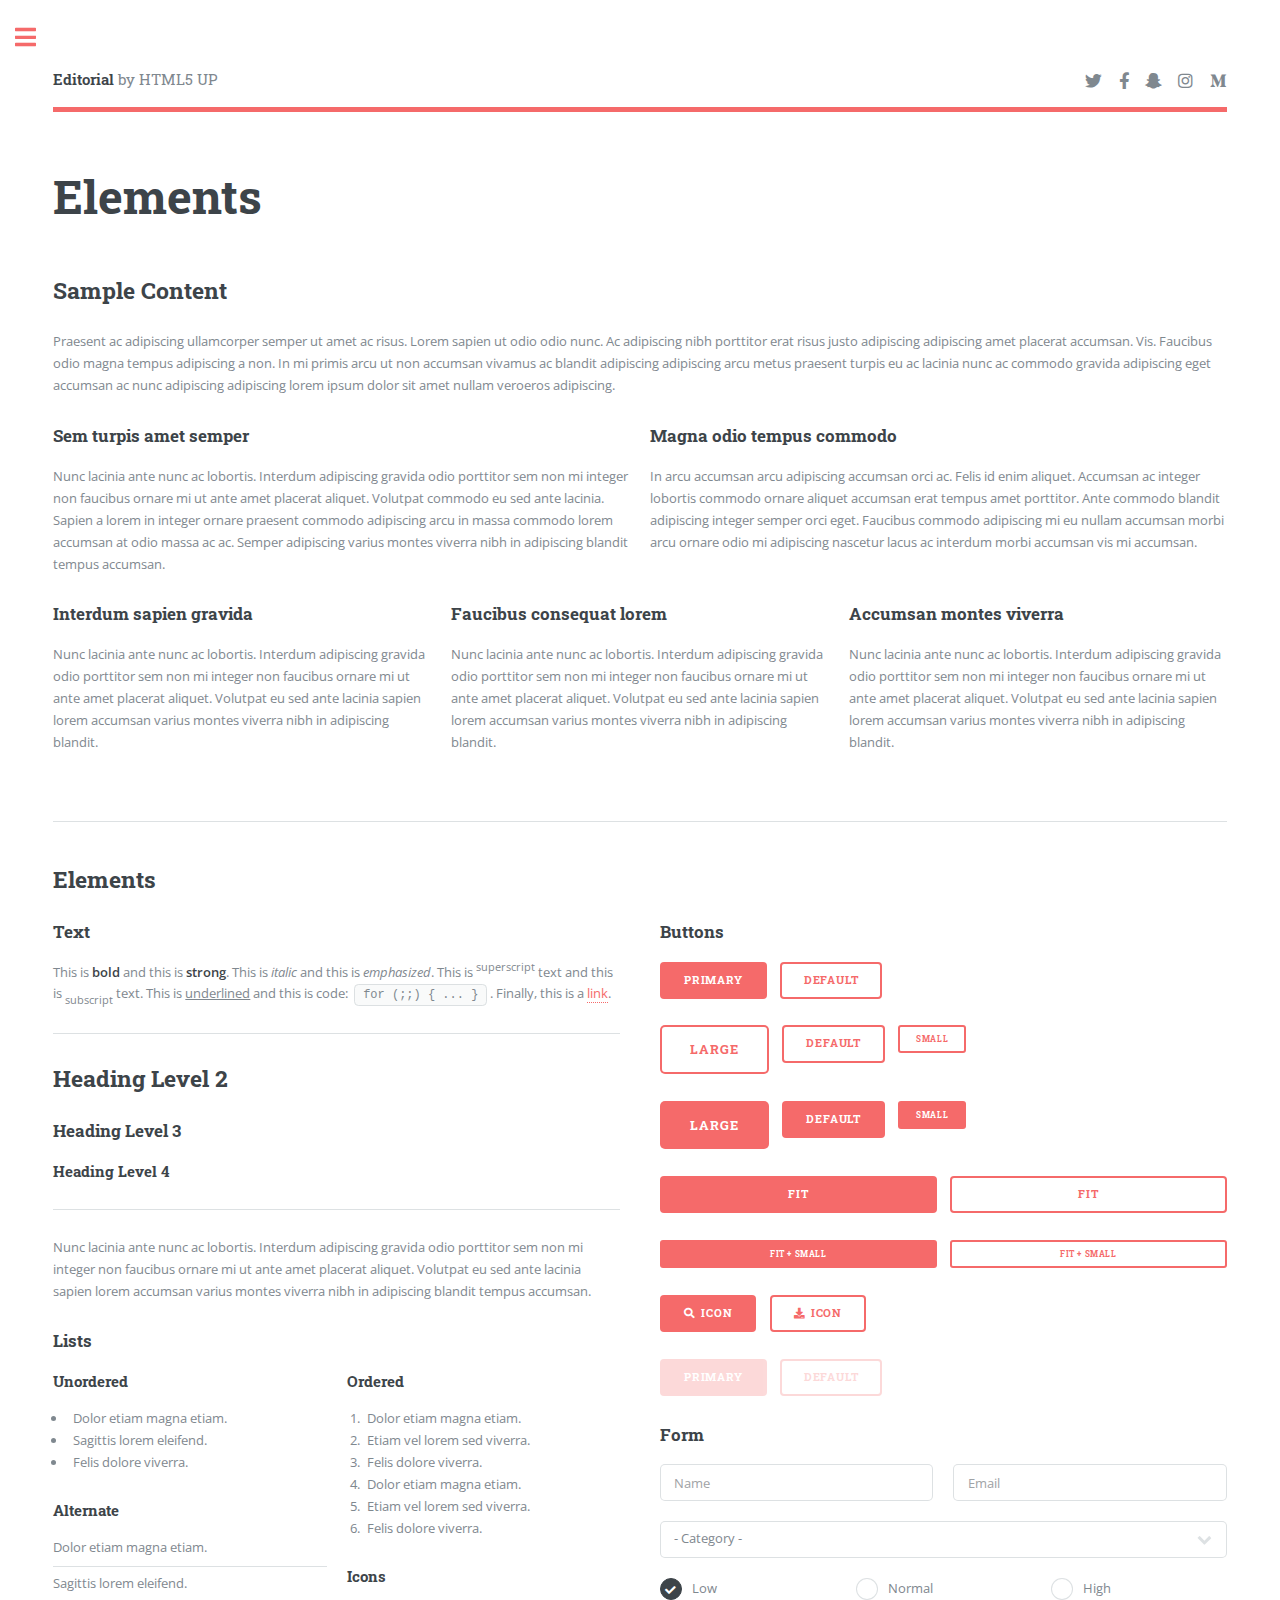
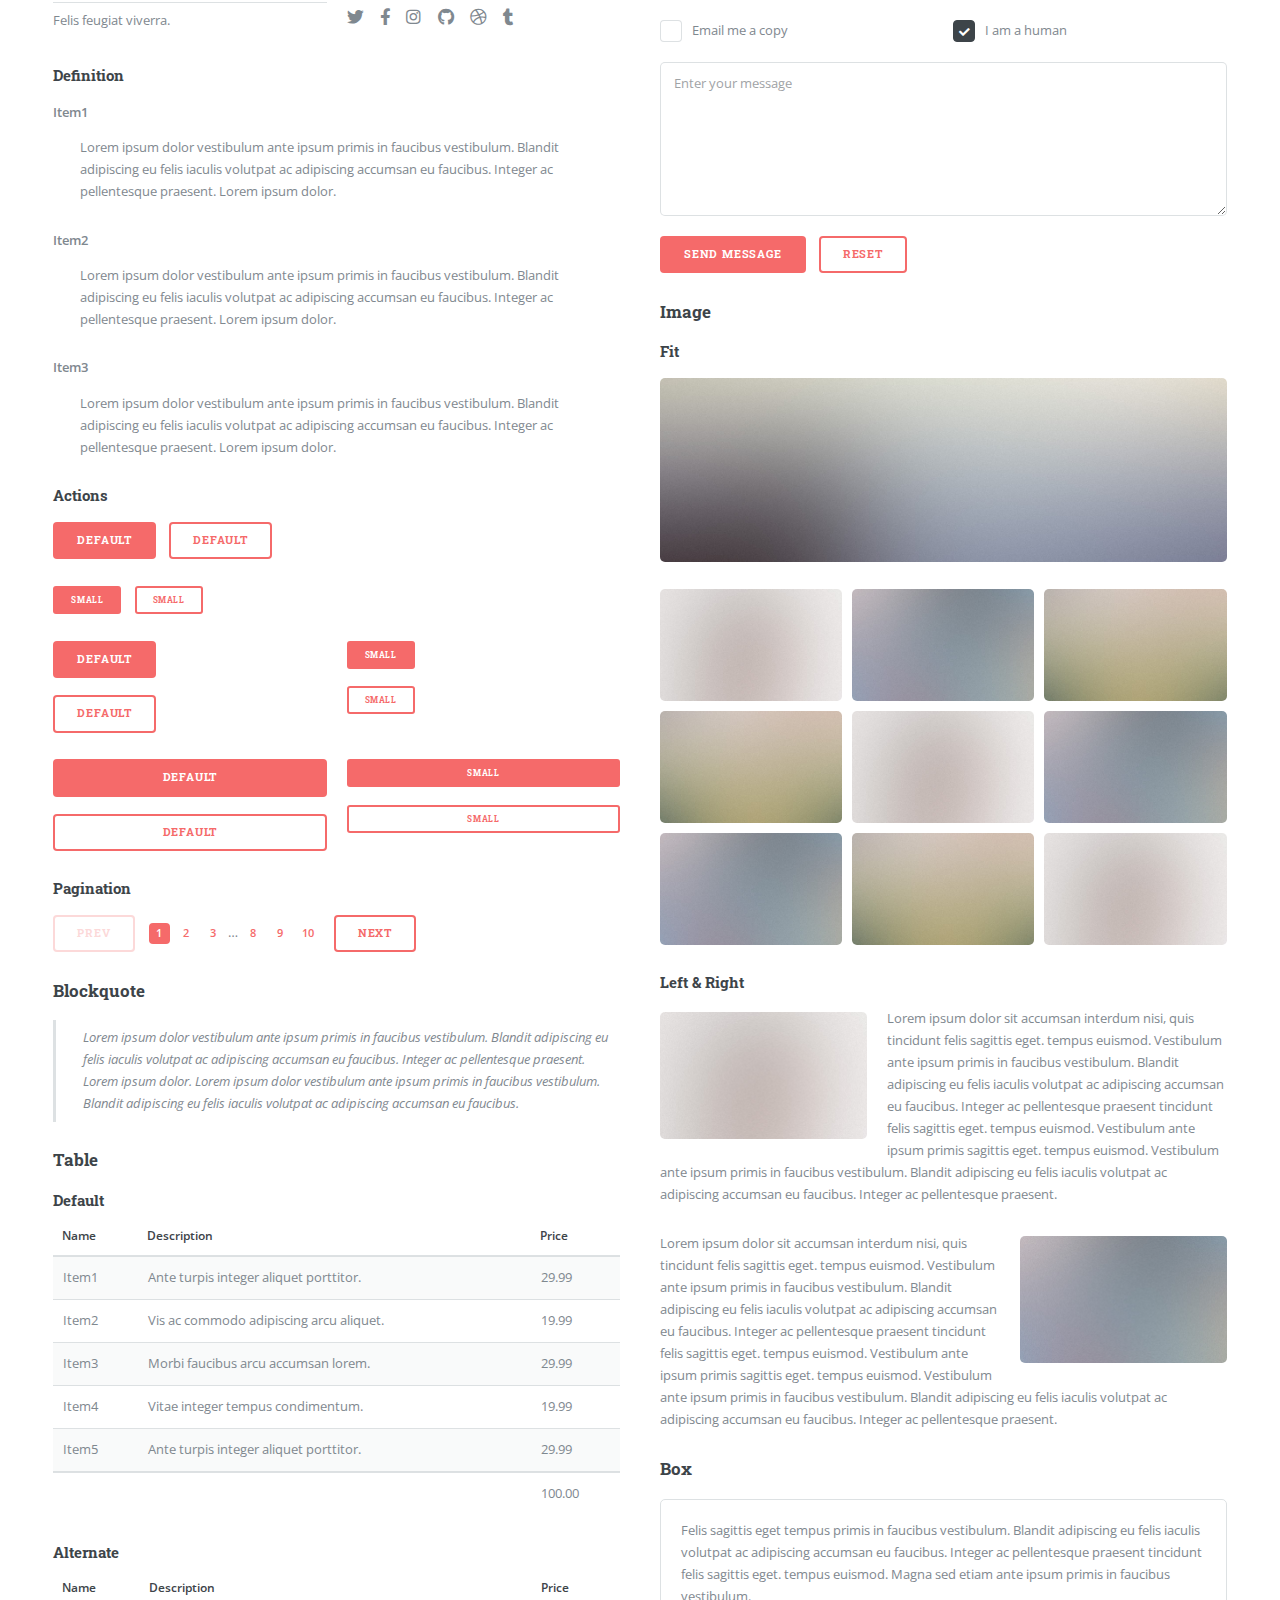
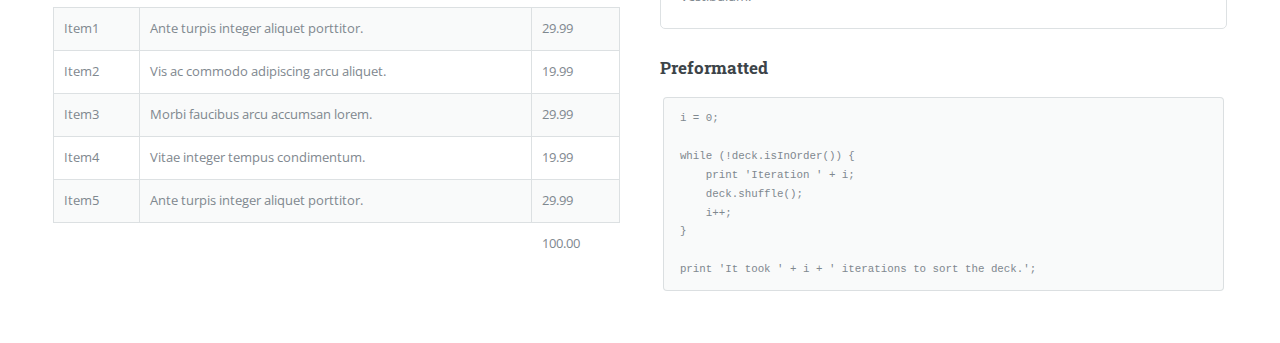
==== commit a7d62257: "New Theme Again" ====
--- a/elements.html
+++ b/elements.html
@@ -1,420 +1,425 @@
 <!DOCTYPE HTML>
 <!--
-	Massively by HTML5 UP
+	Editorial by HTML5 UP
 	html5up.net | @ajlkn
 	Free for personal and commercial use under the CCA 3.0 license (html5up.net/license)
 -->
 <html>
 	<head>
-		<title>Elements Reference - Massively by HTML5 UP</title>
+		<title>Elements - Editorial by HTML5 UP</title>
 		<meta charset="utf-8" />
 		<meta name="viewport" content="width=device-width, initial-scale=1, user-scalable=no" />
 		<link rel="stylesheet" href="assets/css/main.css" />
-		<noscript><link rel="stylesheet" href="assets/css/noscript.css" /></noscript>
 	</head>
 	<body class="is-preload">
 
 		<!-- Wrapper -->
 			<div id="wrapper">
 
-				<!-- Header -->
-					<header id="header">
-						<a href="index.html" class="logo">Massively</a>
-					</header>
-
-				<!-- Nav -->
-					<nav id="nav">
-						<ul class="links">
-							<li><a href="index.html">This is Massively</a></li>
-							<li><a href="generic.html">Generic Page</a></li>
-							<li class="active"><a href="elements.html">Elements Reference</a></li>
-						</ul>
-						<ul class="icons">
-							<li><a href="#" class="icon brands fa-twitter"><span class="label">Twitter</span></a></li>
-							<li><a href="#" class="icon brands fa-facebook-f"><span class="label">Facebook</span></a></li>
-							<li><a href="#" class="icon brands fa-instagram"><span class="label">Instagram</span></a></li>
-							<li><a href="#" class="icon brands fa-github"><span class="label">GitHub</span></a></li>
-						</ul>
-					</nav>
-
 				<!-- Main -->
 					<div id="main">
-
-						<!-- Post -->
-							<section class="post">
-								<header class="major">
-									<h1>Elements<br />
-									Reference</h1>
+						<div class="inner">
+
+							<!-- Header -->
+								<header id="header">
+									<a href="index.html" class="logo"><strong>Editorial</strong> by HTML5 UP</a>
+									<ul class="icons">
+										<li><a href="#" class="icon brands fa-twitter"><span class="label">Twitter</span></a></li>
+										<li><a href="#" class="icon brands fa-facebook-f"><span class="label">Facebook</span></a></li>
+										<li><a href="#" class="icon brands fa-snapchat-ghost"><span class="label">Snapchat</span></a></li>
+										<li><a href="#" class="icon brands fa-instagram"><span class="label">Instagram</span></a></li>
+										<li><a href="#" class="icon brands fa-medium-m"><span class="label">Medium</span></a></li>
+									</ul>
 								</header>
 
-								<!-- Text stuff -->
-									<h2>Text</h2>
-									<p>This is <b>bold</b> and this is <strong>strong</strong>. This is <i>italic</i> and this is <em>emphasized</em>.
-									This is <sup>superscript</sup> text and this is <sub>subscript</sub> text.
-									This is <u>underlined</u> and this is code: <code>for (;;) { ... }</code>.
-									Finally, this is a <a href="#">link</a>.</p>
-									<hr />
-									<h2>Heading Level 2</h2>
-									<h3>Heading Level 3</h3>
-									<h4>Heading Level 4</h4>
-									<h5>Heading Level 5</h5>
-									<h6>Heading Level 6</h6>
-									<hr />
-									<header>
-										<h2>Heading with a Subtitle</h2>
-										<p>Lorem ipsum dolor sit amet nullam id egestas urna aliquam</p>
+							<!-- Content -->
+								<section>
+									<header class="main">
+										<h1>Elements</h1>
 									</header>
-									<p>Nunc lacinia ante nunc ac lobortis. Interdum adipiscing gravida odio porttitor sem non mi integer non faucibus ornare mi ut ante amet placerat aliquet. Volutpat eu sed ante lacinia sapien lorem accumsan varius montes viverra nibh in adipiscing blandit tempus accumsan.</p>
-									<header>
-										<h3>Heading with a Subtitle</h3>
-										<p>Lorem ipsum dolor sit amet nullam id egestas urna aliquam</p>
-									</header>
-									<p>Nunc lacinia ante nunc ac lobortis. Interdum adipiscing gravida odio porttitor sem non mi integer non faucibus ornare mi ut ante amet placerat aliquet. Volutpat eu sed ante lacinia sapien lorem accumsan varius montes viverra nibh in adipiscing blandit tempus accumsan.</p>
-									<header>
-										<h4>Heading with a Subtitle</h4>
-										<p>Lorem ipsum dolor sit amet nullam id egestas urna aliquam</p>
-									</header>
-									<p>Nunc lacinia ante nunc ac lobortis. Interdum adipiscing gravida odio porttitor sem non mi integer non faucibus ornare mi ut ante amet placerat aliquet. Volutpat eu sed ante lacinia sapien lorem accumsan varius montes viverra nibh in adipiscing blandit tempus accumsan.</p>
-
-									<hr />
-
-								<!-- Lists -->
-									<h2>Lists</h2>
-									<div class="row">
-										<div class="col-6 col-12-small">
-
-											<h3>Unordered</h3>
-											<ul>
-												<li>Dolor pulvinar etiam.</li>
-												<li>Sagittis lorem eleifend.</li>
-												<li>Felis feugiat dolore viverra.</li>
-												<li>Dolor pulvinar etiam.</li>
-											</ul>
-
-											<h3>Alternate</h3>
-											<ul class="alt">
-												<li>Dolor pulvinar etiam etiam.</li>
-												<li>Sagittis adipiscing eleifend.</li>
-												<li>Felis enim dolore viverra.</li>
-												<li>Dolor pulvinar etiam etiam.</li>
-											</ul>
-
+
+									<!-- Content -->
+										<h2 id="content">Sample Content</h2>
+										<p>Praesent ac adipiscing ullamcorper semper ut amet ac risus. Lorem sapien ut odio odio nunc. Ac adipiscing nibh porttitor erat risus justo adipiscing adipiscing amet placerat accumsan. Vis. Faucibus odio magna tempus adipiscing a non. In mi primis arcu ut non accumsan vivamus ac blandit adipiscing adipiscing arcu metus praesent turpis eu ac lacinia nunc ac commodo gravida adipiscing eget accumsan ac nunc adipiscing adipiscing lorem ipsum dolor sit amet nullam veroeros adipiscing.</p>
+										<div class="row">
+											<div class="col-6 col-12-small">
+												<h3>Sem turpis amet semper</h3>
+												<p>Nunc lacinia ante nunc ac lobortis. Interdum adipiscing gravida odio porttitor sem non mi integer non faucibus ornare mi ut ante amet placerat aliquet. Volutpat commodo eu sed ante lacinia. Sapien a lorem in integer ornare praesent commodo adipiscing arcu in massa commodo lorem accumsan at odio massa ac ac. Semper adipiscing varius montes viverra nibh in adipiscing blandit tempus accumsan.</p>
+											</div>
+											<div class="col-6 col-12-small">
+												<h3>Magna odio tempus commodo</h3>
+												<p>In arcu accumsan arcu adipiscing accumsan orci ac. Felis id enim aliquet. Accumsan ac integer lobortis commodo ornare aliquet accumsan erat tempus amet porttitor. Ante commodo blandit adipiscing integer semper orci eget. Faucibus commodo adipiscing mi eu nullam accumsan morbi arcu ornare odio mi adipiscing nascetur lacus ac interdum morbi accumsan vis mi accumsan.</p>
+											</div>
+											<!-- Break -->
+											<div class="col-4 col-12-medium">
+												<h3>Interdum sapien gravida</h3>
+												<p>Nunc lacinia ante nunc ac lobortis. Interdum adipiscing gravida odio porttitor sem non mi integer non faucibus ornare mi ut ante amet placerat aliquet. Volutpat eu sed ante lacinia sapien lorem accumsan varius montes viverra nibh in adipiscing blandit.</p>
+											</div>
+											<div class="col-4 col-12-medium">
+												<h3>Faucibus consequat lorem</h3>
+												<p>Nunc lacinia ante nunc ac lobortis. Interdum adipiscing gravida odio porttitor sem non mi integer non faucibus ornare mi ut ante amet placerat aliquet. Volutpat eu sed ante lacinia sapien lorem accumsan varius montes viverra nibh in adipiscing blandit.</p>
+											</div>
+											<div class="col-4 col-12-medium">
+												<h3>Accumsan montes viverra</h3>
+												<p>Nunc lacinia ante nunc ac lobortis. Interdum adipiscing gravida odio porttitor sem non mi integer non faucibus ornare mi ut ante amet placerat aliquet. Volutpat eu sed ante lacinia sapien lorem accumsan varius montes viverra nibh in adipiscing blandit.</p>
+											</div>
 										</div>
-										<div class="col-6 col-12-small">
-
-											<h3>Ordered</h3>
-											<ol>
-												<li>Dolor pulvinar etiam.</li>
-												<li>Etiam vel felis at viverra.</li>
-												<li>Felis enim feugiat magna.</li>
-												<li>Etiam vel felis nullam.</li>
-												<li>Felis enim et tempus.</li>
-											</ol>
-
-											<h3>Icons</h3>
-											<ul class="icons">
-												<li><a href="#" class="icon brands fa-twitter"><span class="label">Twitter</span></a></li>
-												<li><a href="#" class="icon brands fa-facebook-f"><span class="label">Facebook</span></a></li>
-												<li><a href="#" class="icon brands fa-instagram"><span class="label">Instagram</span></a></li>
-												<li><a href="#" class="icon brands fa-github"><span class="label">Github</span></a></li>
-												<li><a href="#" class="icon brands fa-dribbble"><span class="label">Dribbble</span></a></li>
-											</ul>
-											<ul class="icons alt">
-												<li><a href="#" class="icon brands alt fa-twitter"><span class="label">Twitter</span></a></li>
-												<li><a href="#" class="icon brands alt fa-facebook-f"><span class="label">Facebook</span></a></li>
-												<li><a href="#" class="icon brands alt fa-instagram"><span class="label">Instagram</span></a></li>
-												<li><a href="#" class="icon brands alt fa-github"><span class="label">Github</span></a></li>
-												<li><a href="#" class="icon brands alt fa-dribbble"><span class="label">Dribbble</span></a></li>
-											</ul>
-
-										</div>
-									</div>
-									<h3>Definition</h3>
-									<dl>
-										<dt>Item 1</dt>
-										<dd>
-											<p>Lorem ipsum dolor vestibulum ante ipsum primis in faucibus vestibulum. Blandit adipiscing eu felis iaculis volutpat ac adipiscing accumsan eu faucibus. Integer ac pellentesque praesent.</p>
-										</dd>
-										<dt>Item 2</dt>
-										<dd>
-											<p>Lorem ipsum dolor vestibulum ante ipsum primis in faucibus vestibulum. Blandit adipiscing eu felis iaculis volutpat ac adipiscing accumsan eu faucibus. Integer ac pellentesque praesent.</p>
-										</dd>
-										<dt>Item 3</dt>
-										<dd>
-											<p>Lorem ipsum dolor vestibulum ante ipsum primis in faucibus vestibulum. Blandit adipiscing eu felis iaculis volutpat ac adipiscing accumsan eu faucibus. Integer ac pellentesque praesent.</p>
-										</dd>
-									</dl>
-
-									<h3>Actions</h3>
-									<ul class="actions">
-										<li><a href="#" class="button primary">Primary</a></li>
-										<li><a href="#" class="button">Default</a></li>
-									</ul>
-									<ul class="actions small">
-										<li><a href="#" class="button primary small">Small</a></li>
-										<li><a href="#" class="button small">Small</a></li>
-									</ul>
-									<div class="row">
-										<div class="col-6 col-12-small">
-											<ul class="actions stacked">
-												<li><a href="#" class="button primary">Default</a></li>
-												<li><a href="#" class="button">Default</a></li>
-											</ul>
-										</div>
-										<div class="col-6 col-12-small">
-											<ul class="actions stacked">
-												<li><a href="#" class="button primary small">Small</a></li>
-												<li><a href="#" class="button small">Small</a></li>
-											</ul>
-										</div>
-									</div>
-									<div class="row">
-										<div class="col-6 col-12-small">
-											<ul class="actions stacked">
-												<li><a href="#" class="button primary fit">Default</a></li>
-												<li><a href="#" class="button fit">Default</a></li>
-											</ul>
-										</div>
-										<div class="col-6 col-12-small">
-											<ul class="actions stacked">
-												<li><a href="#" class="button primary small fit">Small</a></li>
-												<li><a href="#" class="button small fit">Small</a></li>
-											</ul>
-										</div>
-									</div>
-
-									<hr />
-
-								<!-- Blockquote -->
-									<h2>Blockquote</h2>
-									<blockquote>Fringilla nisl. Donec accumsan interdum nisi, quis tincidunt felis sagittis eget tempus euismod. Vestibulum ante ipsum primis in faucibus vestibulum. Blandit adipiscing eu felis iaculis volutpat ac adipiscing accumsan faucibus. Vestibulum ante ipsum primis in faucibus vestibulum. Blandit adipiscing eu felis.</blockquote>
-
-									<hr />
-
-								<!-- Table -->
-									<h2>Table</h2>
-
-									<h3>Default</h3>
-									<div class="table-wrapper">
-										<table>
-											<thead>
-												<tr>
-													<th>Name</th>
-													<th>Description</th>
-													<th>Price</th>
-												</tr>
-											</thead>
-											<tbody>
-												<tr>
-													<td>Item 1</td>
-													<td>Ante turpis integer aliquet porttitor.</td>
-													<td>29.99</td>
-												</tr>
-												<tr>
-													<td>Item 2</td>
-													<td>Vis ac commodo adipiscing arcu aliquet.</td>
-													<td>19.99</td>
-												</tr>
-												<tr>
-													<td>Item 3</td>
-													<td> Morbi faucibus arcu accumsan lorem.</td>
-													<td>29.99</td>
-												</tr>
-												<tr>
-													<td>Item 4</td>
-													<td>Vitae integer tempus condimentum.</td>
-													<td>19.99</td>
-												</tr>
-												<tr>
-													<td>Item 5</td>
-													<td>Ante turpis integer aliquet porttitor.</td>
-													<td>29.99</td>
-												</tr>
-											</tbody>
-											<tfoot>
-												<tr>
-													<td colspan="2"></td>
-													<td>100.00</td>
-												</tr>
-											</tfoot>
-										</table>
-									</div>
-
-									<h3>Alternate</h3>
-									<div class="table-wrapper">
-										<table class="alt">
-											<thead>
-												<tr>
-													<th>Name</th>
-													<th>Description</th>
-													<th>Price</th>
-												</tr>
-											</thead>
-											<tbody>
-												<tr>
-													<td>Item 1</td>
-													<td>Ante turpis integer aliquet porttitor.</td>
-													<td>29.99</td>
-												</tr>
-												<tr>
-													<td>Item 2</td>
-													<td>Vis ac commodo adipiscing arcu aliquet.</td>
-													<td>19.99</td>
-												</tr>
-												<tr>
-													<td>Item 3</td>
-													<td> Morbi faucibus arcu accumsan lorem.</td>
-													<td>29.99</td>
-												</tr>
-												<tr>
-													<td>Item 4</td>
-													<td>Vitae integer tempus condimentum.</td>
-													<td>19.99</td>
-												</tr>
-												<tr>
-													<td>Item 5</td>
-													<td>Ante turpis integer aliquet porttitor.</td>
-													<td>29.99</td>
-												</tr>
-											</tbody>
-											<tfoot>
-												<tr>
-													<td colspan="2"></td>
-													<td>100.00</td>
-												</tr>
-											</tfoot>
-										</table>
-									</div>
-
-									<hr />
-
-								<!-- Buttons -->
-									<h2>Buttons</h2>
-									<ul class="actions">
-										<li><a href="#" class="button primary">Primary</a></li>
-										<li><a href="#" class="button">Default</a></li>
-									</ul>
-									<ul class="actions">
-										<li><a href="#" class="button primary large">Large</a></li>
-										<li><a href="#" class="button">Default</a></li>
-										<li><a href="#" class="button small">Small</a></li>
-									</ul>
-									<ul class="actions fit">
-										<li><a href="#" class="button primary fit">Fit</a></li>
-										<li><a href="#" class="button fit">Fit</a></li>
-									</ul>
-									<ul class="actions fit small">
-										<li><a href="#" class="button primary fit small">Fit + Small</a></li>
-										<li><a href="#" class="button fit small">Fit + Small</a></li>
-									</ul>
-									<ul class="actions">
-										<li><a href="#" class="button primary icon solid fa-search">Icon</a></li>
-										<li><a href="#" class="button icon solid fa-download">Icon</a></li>
-									</ul>
-									<ul class="actions">
-										<li><span class="button primary disabled">Primary</span></li>
-										<li><span class="button disabled">Default</span></li>
-									</ul>
-
-									<hr />
-
-								<!-- Form -->
-									<h2>Form</h2>
-
-									<form method="post" action="#">
-										<div class="row gtr-uniform">
-											<div class="col-6 col-12-xsmall">
-												<input type="text" name="demo-name" id="demo-name" value="" placeholder="Name" />
-											</div>
-											<div class="col-6 col-12-xsmall">
-												<input type="email" name="demo-email" id="demo-email" value="" placeholder="Email" />
-											</div>
-											<!-- Break -->
-											<div class="col-12">
-												<select name="demo-category" id="demo-category">
-													<option value="">- Category -</option>
-													<option value="1">Manufacturing</option>
-													<option value="1">Shipping</option>
-													<option value="1">Administration</option>
-													<option value="1">Human Resources</option>
-												</select>
-											</div>
-											<!-- Break -->
-											<div class="col-4 col-12-small">
-												<input type="radio" id="demo-priority-low" name="demo-priority" checked>
-												<label for="demo-priority-low">Low</label>
-											</div>
-											<div class="col-4 col-12-small">
-												<input type="radio" id="demo-priority-normal" name="demo-priority">
-												<label for="demo-priority-normal">Normal</label>
-											</div>
-											<div class="col-4 col-12-small">
-												<input type="radio" id="demo-priority-high" name="demo-priority">
-												<label for="demo-priority-high">High</label>
-											</div>
-											<!-- Break -->
-											<div class="col-6 col-12-small">
-												<input type="checkbox" id="demo-copy" name="demo-copy">
-												<label for="demo-copy">Email me a copy</label>
-											</div>
-											<div class="col-6 col-12-small">
-												<input type="checkbox" id="demo-human" name="demo-human" checked>
-												<label for="demo-human">I am a human</label>
-											</div>
-											<!-- Break -->
-											<div class="col-12">
-												<textarea name="demo-message" id="demo-message" placeholder="Enter your message" rows="6"></textarea>
-											</div>
-											<!-- Break -->
-											<div class="col-12">
-												<ul class="actions">
-													<li><input type="submit" value="Send Message" class="primary" /></li>
-													<li><input type="reset" value="Reset" /></li>
-												</ul>
-											</div>
-										</div>
-									</form>
-
-									<hr />
-
-								<!-- Image -->
-									<h2>Image</h2>
-
-									<h3>Fit</h3>
-									<span class="image fit"><img src="images/pic01.jpg" alt="" /></span>
-									<div class="box alt">
-										<div class="row gtr-50 gtr-uniform">
-											<div class="col-4"><span class="image fit"><img src="images/pic02.jpg" alt="" /></span></div>
-											<div class="col-4"><span class="image fit"><img src="images/pic03.jpg" alt="" /></span></div>
-											<div class="col-4"><span class="image fit"><img src="images/pic04.jpg" alt="" /></span></div>
-											<!-- Break -->
-											<div class="col-4"><span class="image fit"><img src="images/pic04.jpg" alt="" /></span></div>
-											<div class="col-4"><span class="image fit"><img src="images/pic02.jpg" alt="" /></span></div>
-											<div class="col-4"><span class="image fit"><img src="images/pic03.jpg" alt="" /></span></div>
-											<!-- Break -->
-											<div class="col-4"><span class="image fit"><img src="images/pic03.jpg" alt="" /></span></div>
-											<div class="col-4"><span class="image fit"><img src="images/pic04.jpg" alt="" /></span></div>
-											<div class="col-4"><span class="image fit"><img src="images/pic02.jpg" alt="" /></span></div>
-										</div>
-									</div>
-
-									<h3>Left &amp; Right</h3>
-									<p><span class="image left"><img src="images/pic08.jpg" alt="" /></span>Lorem ipsum dolor sit accumsan interdum nisi, quis tincidunt felis sagittis eget. tempus euismod. Vestibulum ante ipsum primis in faucibus vestibulum. Blandit adipiscing eu felis iaculis volutpat ac adipiscing accumsan eu faucibus. Integer ac pellentesque praesent tincidunt felis sagittis eget. tempus euismod. Vestibulum ante ipsum primis sagittis eget. tempus euismod. Vestibulum ante ipsum primis in faucibus vestibulum. Blandit adipiscing eu felis iaculis volutpat ac adipiscing accumsan eu faucibus. Integer ac pellentesque praesent tincidunt felis sagittis eget. tempus euismod. Vestibulum ante ipsum primis in faucibus vestibulum. Blandit adipiscing eu felis iaculis volutpat ac adipiscing accumsan eu faucibus. Integer ac pellentesque praesent. Vestibulum ante ipsum primis in faucibus magna blandit adipiscing eu felis iaculis.</p>
-									<p><span class="image right"><img src="images/pic09.jpg" alt="" /></span>Lorem ipsum dolor sit accumsan interdum nisi, quis tincidunt felis sagittis eget. tempus euismod. Vestibulum ante ipsum primis in faucibus vestibulum. Blandit adipiscing eu felis iaculis volutpat ac adipiscing accumsan eu faucibus. Integer ac pellentesque praesent tincidunt felis sagittis eget. tempus euismod. Vestibulum ante ipsum primis sagittis eget. tempus euismod. Vestibulum ante ipsum primis in faucibus vestibulum. Blandit adipiscing eu felis iaculis volutpat ac adipiscing accumsan eu faucibus. Integer ac pellentesque praesent tincidunt felis sagittis eget. tempus euismod. Vestibulum ante ipsum primis in faucibus vestibulum. Blandit adipiscing eu felis iaculis volutpat ac adipiscing accumsan eu faucibus. Integer ac pellentesque praesent. Vestibulum ante ipsum primis in faucibus magna blandit adipiscing eu felis iaculis.</p>
-
-									<hr />
-
-								<!-- Box -->
-									<h2>Box</h2>
-									<div class="box">
-										<p>Felis sagittis eget tempus primis in faucibus vestibulum. Blandit adipiscing eu felis iaculis volutpat ac adipiscing accumsan eu faucibus. Integer ac pellentesque praesent tincidunt felis sagittis eget. tempus euismod. Magna sed etiam ante ipsum primis in faucibus vestibulum. Blandit adipiscing eu ipsum primis in faucibus vestibulum. Blandit adipiscing eu felis iaculis volutpat ac adipiscing accumsan eu faucibus lorem ipsum dolor sit amet nullam. Integer ac pellentesque praesent tincidunt felis sagittis eget. tempus euismod. Vestibulum ante ipsum primis sagittis eget. tempus euismod. Vestibulum ante ipsum primis in faucibus vestibulum. Blandit adipiscing eu felis iaculis volutpat ac adipiscing accumsan eu faucibus. Integer ac pellentesque praesent tincidunt felis sagittis eget. tempus euismod. Vestibulum ante ipsum primis in faucibus vestibulum. Blandit adipiscing eu felis iaculis volutpat ac adipiscing accumsan eu faucibus. Integer ac pellentesque praesent. Vestibulum ante ipsum primis in faucibus magna blandit adipiscing eu felis iaculis volutpat lorem ipsum dolor.</p>
-									</div>
-
-									<hr />
-
-								<!-- Preformatted Code -->
-									<h2>Preformatted</h2>
-									<pre><code>i = 0;
+
+									<hr class="major" />
+
+									<!-- Elements -->
+										<h2 id="elements">Elements</h2>
+										<div class="row gtr-200">
+											<div class="col-6 col-12-medium">
+
+												<!-- Text stuff -->
+													<h3>Text</h3>
+													<p>This is <b>bold</b> and this is <strong>strong</strong>. This is <i>italic</i> and this is <em>emphasized</em>.
+													This is <sup>superscript</sup> text and this is <sub>subscript</sub> text.
+													This is <u>underlined</u> and this is code: <code>for (;;) { ... }</code>.
+													Finally, this is a <a href="#">link</a>.</p>
+													<hr />
+													<h2>Heading Level 2</h2>
+													<h3>Heading Level 3</h3>
+													<h4>Heading Level 4</h4>
+													<hr />
+													<p>Nunc lacinia ante nunc ac lobortis. Interdum adipiscing gravida odio porttitor sem non mi integer non faucibus ornare mi ut ante amet placerat aliquet. Volutpat eu sed ante lacinia sapien lorem accumsan varius montes viverra nibh in adipiscing blandit tempus accumsan.</p>
+
+												<!-- Lists -->
+													<h3>Lists</h3>
+													<div class="row">
+														<div class="col-6 col-12-small">
+
+															<h4>Unordered</h4>
+															<ul>
+																<li>Dolor etiam magna etiam.</li>
+																<li>Sagittis lorem eleifend.</li>
+																<li>Felis dolore viverra.</li>
+															</ul>
+
+															<h4>Alternate</h4>
+															<ul class="alt">
+																<li>Dolor etiam magna etiam.</li>
+																<li>Sagittis lorem eleifend.</li>
+																<li>Felis feugiat viverra.</li>
+															</ul>
+
+														</div>
+														<div class="col-6 col-12-small">
+
+															<h4>Ordered</h4>
+															<ol>
+																<li>Dolor etiam magna etiam.</li>
+																<li>Etiam vel lorem sed viverra.</li>
+																<li>Felis dolore viverra.</li>
+																<li>Dolor etiam magna etiam.</li>
+																<li>Etiam vel lorem sed viverra.</li>
+																<li>Felis dolore viverra.</li>
+															</ol>
+
+															<h4>Icons</h4>
+															<ul class="icons">
+																<li><a href="#" class="icon brands fa-twitter"><span class="label">Twitter</span></a></li>
+																<li><a href="#" class="icon brands fa-facebook-f"><span class="label">Facebook</span></a></li>
+																<li><a href="#" class="icon brands fa-instagram"><span class="label">Instagram</span></a></li>
+																<li><a href="#" class="icon brands fa-github"><span class="label">Github</span></a></li>
+																<li><a href="#" class="icon brands fa-dribbble"><span class="label">Dribbble</span></a></li>
+																<li><a href="#" class="icon brands fa-tumblr"><span class="label">Tumblr</span></a></li>
+															</ul>
+
+														</div>
+													</div>
+													<h4>Definition</h4>
+													<dl>
+														<dt>Item1</dt>
+														<dd>
+															<p>Lorem ipsum dolor vestibulum ante ipsum primis in faucibus vestibulum. Blandit adipiscing eu felis iaculis volutpat ac adipiscing accumsan eu faucibus. Integer ac pellentesque praesent. Lorem ipsum dolor.</p>
+														</dd>
+														<dt>Item2</dt>
+														<dd>
+															<p>Lorem ipsum dolor vestibulum ante ipsum primis in faucibus vestibulum. Blandit adipiscing eu felis iaculis volutpat ac adipiscing accumsan eu faucibus. Integer ac pellentesque praesent. Lorem ipsum dolor.</p>
+														</dd>
+														<dt>Item3</dt>
+														<dd>
+															<p>Lorem ipsum dolor vestibulum ante ipsum primis in faucibus vestibulum. Blandit adipiscing eu felis iaculis volutpat ac adipiscing accumsan eu faucibus. Integer ac pellentesque praesent. Lorem ipsum dolor.</p>
+														</dd>
+													</dl>
+
+													<h4>Actions</h4>
+													<ul class="actions">
+														<li><a href="#" class="button primary">Default</a></li>
+														<li><a href="#" class="button">Default</a></li>
+													</ul>
+													<ul class="actions small">
+														<li><a href="#" class="button primary small">Small</a></li>
+														<li><a href="#" class="button small">Small</a></li>
+													</ul>
+													<div class="row">
+														<div class="col-6 col-12-small">
+															<ul class="actions stacked">
+																<li><a href="#" class="button primary">Default</a></li>
+																<li><a href="#" class="button">Default</a></li>
+															</ul>
+														</div>
+														<div class="col-6 col-12-small">
+															<ul class="actions stacked">
+																<li><a href="#" class="button primary small">Small</a></li>
+																<li><a href="#" class="button small">Small</a></li>
+															</ul>
+														</div>
+														<div class="col-6 col-12-small">
+															<ul class="actions stacked">
+																<li><a href="#" class="button primary fit">Default</a></li>
+																<li><a href="#" class="button fit">Default</a></li>
+															</ul>
+														</div>
+														<div class="col-6 col-12-small">
+															<ul class="actions stacked">
+																<li><a href="#" class="button primary small fit">Small</a></li>
+																<li><a href="#" class="button small fit">Small</a></li>
+															</ul>
+														</div>
+													</div>
+
+													<h4>Pagination</h4>
+													<ul class="pagination">
+														<li><span class="button disabled">Prev</span></li>
+														<li><a href="#" class="page active">1</a></li>
+														<li><a href="#" class="page">2</a></li>
+														<li><a href="#" class="page">3</a></li>
+														<li><span>&hellip;</span></li>
+														<li><a href="#" class="page">8</a></li>
+														<li><a href="#" class="page">9</a></li>
+														<li><a href="#" class="page">10</a></li>
+														<li><a href="#" class="button">Next</a></li>
+													</ul>
+
+												<!-- Blockquote -->
+													<h3>Blockquote</h3>
+													<blockquote>Lorem ipsum dolor vestibulum ante ipsum primis in faucibus vestibulum. Blandit adipiscing eu felis iaculis volutpat ac adipiscing accumsan eu faucibus. Integer ac pellentesque praesent. Lorem ipsum dolor. Lorem ipsum dolor vestibulum ante ipsum primis in faucibus vestibulum. Blandit adipiscing eu felis iaculis volutpat ac adipiscing accumsan eu faucibus.</blockquote>
+
+												<!-- Table -->
+													<h3>Table</h3>
+
+													<h4>Default</h4>
+													<div class="table-wrapper">
+														<table>
+															<thead>
+																<tr>
+																	<th>Name</th>
+																	<th>Description</th>
+																	<th>Price</th>
+																</tr>
+															</thead>
+															<tbody>
+																<tr>
+																	<td>Item1</td>
+																	<td>Ante turpis integer aliquet porttitor.</td>
+																	<td>29.99</td>
+																</tr>
+																<tr>
+																	<td>Item2</td>
+																	<td>Vis ac commodo adipiscing arcu aliquet.</td>
+																	<td>19.99</td>
+																</tr>
+																<tr>
+																	<td>Item3</td>
+																	<td> Morbi faucibus arcu accumsan lorem.</td>
+																	<td>29.99</td>
+																</tr>
+																<tr>
+																	<td>Item4</td>
+																	<td>Vitae integer tempus condimentum.</td>
+																	<td>19.99</td>
+																</tr>
+																<tr>
+																	<td>Item5</td>
+																	<td>Ante turpis integer aliquet porttitor.</td>
+																	<td>29.99</td>
+																</tr>
+															</tbody>
+															<tfoot>
+																<tr>
+																	<td colspan="2"></td>
+																	<td>100.00</td>
+																</tr>
+															</tfoot>
+														</table>
+													</div>
+
+													<h4>Alternate</h4>
+													<div class="table-wrapper">
+														<table class="alt">
+															<thead>
+																<tr>
+																	<th>Name</th>
+																	<th>Description</th>
+																	<th>Price</th>
+																</tr>
+															</thead>
+															<tbody>
+																<tr>
+																	<td>Item1</td>
+																	<td>Ante turpis integer aliquet porttitor.</td>
+																	<td>29.99</td>
+																</tr>
+																<tr>
+																	<td>Item2</td>
+																	<td>Vis ac commodo adipiscing arcu aliquet.</td>
+																	<td>19.99</td>
+																</tr>
+																<tr>
+																	<td>Item3</td>
+																	<td> Morbi faucibus arcu accumsan lorem.</td>
+																	<td>29.99</td>
+																</tr>
+																<tr>
+																	<td>Item4</td>
+																	<td>Vitae integer tempus condimentum.</td>
+																	<td>19.99</td>
+																</tr>
+																<tr>
+																	<td>Item5</td>
+																	<td>Ante turpis integer aliquet porttitor.</td>
+																	<td>29.99</td>
+																</tr>
+															</tbody>
+															<tfoot>
+																<tr>
+																	<td colspan="2"></td>
+																	<td>100.00</td>
+																</tr>
+															</tfoot>
+														</table>
+													</div>
+
+											</div>
+											<div class="col-6 col-12-medium">
+
+												<!-- Buttons -->
+													<h3>Buttons</h3>
+													<ul class="actions">
+														<li><a href="#" class="button primary">Primary</a></li>
+														<li><a href="#" class="button">Default</a></li>
+													</ul>
+													<ul class="actions">
+														<li><a href="#" class="button large">Large</a></li>
+														<li><a href="#" class="button">Default</a></li>
+														<li><a href="#" class="button small">Small</a></li>
+													</ul>
+													<ul class="actions">
+														<li><a href="#" class="button primary large">Large</a></li>
+														<li><a href="#" class="button primary">Default</a></li>
+														<li><a href="#" class="button primary small">Small</a></li>
+													</ul>
+													<ul class="actions fit">
+														<li><a href="#" class="button primary fit">Fit</a></li>
+														<li><a href="#" class="button fit">Fit</a></li>
+													</ul>
+													<ul class="actions fit small">
+														<li><a href="#" class="button primary fit small">Fit + Small</a></li>
+														<li><a href="#" class="button fit small">Fit + Small</a></li>
+													</ul>
+													<ul class="actions">
+														<li><a href="#" class="button primary icon solid fa-search">Icon</a></li>
+														<li><a href="#" class="button icon solid fa-download">Icon</a></li>
+													</ul>
+													<ul class="actions">
+														<li><span class="button primary disabled">Primary</span></li>
+														<li><span class="button disabled">Default</span></li>
+													</ul>
+
+												<!-- Form -->
+													<h3>Form</h3>
+
+													<form method="post" action="#">
+														<div class="row gtr-uniform">
+															<div class="col-6 col-12-xsmall">
+																<input type="text" name="demo-name" id="demo-name" value="" placeholder="Name" />
+															</div>
+															<div class="col-6 col-12-xsmall">
+																<input type="email" name="demo-email" id="demo-email" value="" placeholder="Email" />
+															</div>
+															<!-- Break -->
+															<div class="col-12">
+																<select name="demo-category" id="demo-category">
+																	<option value="">- Category -</option>
+																	<option value="1">Manufacturing</option>
+																	<option value="1">Shipping</option>
+																	<option value="1">Administration</option>
+																	<option value="1">Human Resources</option>
+																</select>
+															</div>
+															<!-- Break -->
+															<div class="col-4 col-12-small">
+																<input type="radio" id="demo-priority-low" name="demo-priority" checked>
+																<label for="demo-priority-low">Low</label>
+															</div>
+															<div class="col-4 col-12-small">
+																<input type="radio" id="demo-priority-normal" name="demo-priority">
+																<label for="demo-priority-normal">Normal</label>
+															</div>
+															<div class="col-4 col-12-small">
+																<input type="radio" id="demo-priority-high" name="demo-priority">
+																<label for="demo-priority-high">High</label>
+															</div>
+															<!-- Break -->
+															<div class="col-6 col-12-small">
+																<input type="checkbox" id="demo-copy" name="demo-copy">
+																<label for="demo-copy">Email me a copy</label>
+															</div>
+															<div class="col-6 col-12-small">
+																<input type="checkbox" id="demo-human" name="demo-human" checked>
+																<label for="demo-human">I am a human</label>
+															</div>
+															<!-- Break -->
+															<div class="col-12">
+																<textarea name="demo-message" id="demo-message" placeholder="Enter your message" rows="6"></textarea>
+															</div>
+															<!-- Break -->
+															<div class="col-12">
+																<ul class="actions">
+																	<li><input type="submit" value="Send Message" class="primary" /></li>
+																	<li><input type="reset" value="Reset" /></li>
+																</ul>
+															</div>
+														</div>
+													</form>
+
+												<!-- Image -->
+													<h3>Image</h3>
+
+													<h4>Fit</h4>
+													<span class="image fit"><img src="images/pic11.jpg" alt="" /></span>
+													<div class="box alt">
+														<div class="row gtr-50 gtr-uniform">
+															<div class="col-4"><span class="image fit"><img src="images/pic01.jpg" alt="" /></span></div>
+															<div class="col-4"><span class="image fit"><img src="images/pic02.jpg" alt="" /></span></div>
+															<div class="col-4"><span class="image fit"><img src="images/pic03.jpg" alt="" /></span></div>
+															<!-- Break -->
+															<div class="col-4"><span class="image fit"><img src="images/pic03.jpg" alt="" /></span></div>
+															<div class="col-4"><span class="image fit"><img src="images/pic01.jpg" alt="" /></span></div>
+															<div class="col-4"><span class="image fit"><img src="images/pic02.jpg" alt="" /></span></div>
+															<!-- Break -->
+															<div class="col-4"><span class="image fit"><img src="images/pic02.jpg" alt="" /></span></div>
+															<div class="col-4"><span class="image fit"><img src="images/pic03.jpg" alt="" /></span></div>
+															<div class="col-4"><span class="image fit"><img src="images/pic01.jpg" alt="" /></span></div>
+														</div>
+													</div>
+
+													<h4>Left &amp; Right</h4>
+													<p><span class="image left"><img src="images/pic01.jpg" alt="" /></span>Lorem ipsum dolor sit accumsan interdum nisi, quis tincidunt felis sagittis eget. tempus euismod. Vestibulum ante ipsum primis in faucibus vestibulum. Blandit adipiscing eu felis iaculis volutpat ac adipiscing accumsan eu faucibus. Integer ac pellentesque praesent tincidunt felis sagittis eget. tempus euismod. Vestibulum ante ipsum primis sagittis eget. tempus euismod. Vestibulum ante ipsum primis in faucibus vestibulum. Blandit adipiscing eu felis iaculis volutpat ac adipiscing accumsan eu faucibus. Integer ac pellentesque praesent.</p>
+													<p><span class="image right"><img src="images/pic02.jpg" alt="" /></span>Lorem ipsum dolor sit accumsan interdum nisi, quis tincidunt felis sagittis eget. tempus euismod. Vestibulum ante ipsum primis in faucibus vestibulum. Blandit adipiscing eu felis iaculis volutpat ac adipiscing accumsan eu faucibus. Integer ac pellentesque praesent tincidunt felis sagittis eget. tempus euismod. Vestibulum ante ipsum primis sagittis eget. tempus euismod. Vestibulum ante ipsum primis in faucibus vestibulum. Blandit adipiscing eu felis iaculis volutpat ac adipiscing accumsan eu faucibus. Integer ac pellentesque praesent.</p>
+
+												<!-- Box -->
+													<h3>Box</h3>
+													<div class="box">
+														<p>Felis sagittis eget tempus primis in faucibus vestibulum. Blandit adipiscing eu felis iaculis volutpat ac adipiscing accumsan eu faucibus. Integer ac pellentesque praesent tincidunt felis sagittis eget. tempus euismod. Magna sed etiam ante ipsum primis in faucibus vestibulum.</p>
+													</div>
+
+												<!-- Preformatted Code -->
+													<h3>Preformatted</h3>
+													<pre><code>i = 0;
 
 while (!deck.isInOrder()) {
     print 'Iteration ' + i;
@@ -425,70 +430,110 @@
 print 'It took ' + i + ' iterations to sort the deck.';
 </code></pre>
 
-							</section>
-
+											</div>
+										</div>
+
+								</section>
+
+						</div>
 					</div>
 
-				<!-- Footer -->
-					<footer id="footer">
-						<section>
-							<form method="post" action="#">
-								<div class="fields">
-									<div class="field">
-										<label for="name">Name</label>
-										<input type="text" name="name" id="name" />
+				<!-- Sidebar -->
+					<div id="sidebar">
+						<div class="inner">
+
+							<!-- Search -->
+								<section id="search" class="alt">
+									<form method="post" action="#">
+										<input type="text" name="query" id="query" placeholder="Search" />
+									</form>
+								</section>
+
+							<!-- Menu -->
+								<nav id="menu">
+									<header class="major">
+										<h2>Menu</h2>
+									</header>
+									<ul>
+										<li><a href="index.html">Homepage</a></li>
+										<li><a href="generic.html">Generic</a></li>
+										<li><a href="elements.html">Elements</a></li>
+										<li>
+											<span class="opener">Submenu</span>
+											<ul>
+												<li><a href="#">Lorem Dolor</a></li>
+												<li><a href="#">Ipsum Adipiscing</a></li>
+												<li><a href="#">Tempus Magna</a></li>
+												<li><a href="#">Feugiat Veroeros</a></li>
+											</ul>
+										</li>
+										<li><a href="#">Etiam Dolore</a></li>
+										<li><a href="#">Adipiscing</a></li>
+										<li>
+											<span class="opener">Another Submenu</span>
+											<ul>
+												<li><a href="#">Lorem Dolor</a></li>
+												<li><a href="#">Ipsum Adipiscing</a></li>
+												<li><a href="#">Tempus Magna</a></li>
+												<li><a href="#">Feugiat Veroeros</a></li>
+											</ul>
+										</li>
+										<li><a href="#">Maximus Erat</a></li>
+										<li><a href="#">Sapien Mauris</a></li>
+										<li><a href="#">Amet Lacinia</a></li>
+									</ul>
+								</nav>
+
+							<!-- Section -->
+								<section>
+									<header class="major">
+										<h2>Ante interdum</h2>
+									</header>
+									<div class="mini-posts">
+										<article>
+											<a href="#" class="image"><img src="images/pic07.jpg" alt="" /></a>
+											<p>Aenean ornare velit lacus, ac varius enim lorem ullamcorper dolore aliquam.</p>
+										</article>
+										<article>
+											<a href="#" class="image"><img src="images/pic08.jpg" alt="" /></a>
+											<p>Aenean ornare velit lacus, ac varius enim lorem ullamcorper dolore aliquam.</p>
+										</article>
+										<article>
+											<a href="#" class="image"><img src="images/pic09.jpg" alt="" /></a>
+											<p>Aenean ornare velit lacus, ac varius enim lorem ullamcorper dolore aliquam.</p>
+										</article>
 									</div>
-									<div class="field">
-										<label for="email">Email</label>
-										<input type="text" name="email" id="email" />
-									</div>
-									<div class="field">
-										<label for="message">Message</label>
-										<textarea name="message" id="message" rows="3"></textarea>
-									</div>
-								</div>
-								<ul class="actions">
-									<li><input type="submit" value="Send Message" /></li>
-								</ul>
-							</form>
-						</section>
-						<section class="split contact">
-							<section class="alt">
-								<h3>Address</h3>
-								<p>1234 Somewhere Road #87257<br />
-								Nashville, TN 00000-0000</p>
-							</section>
-							<section>
-								<h3>Phone</h3>
-								<p><a href="#">(000) 000-0000</a></p>
-							</section>
-							<section>
-								<h3>Email</h3>
-								<p><a href="#">info@untitled.tld</a></p>
-							</section>
-							<section>
-								<h3>Social</h3>
-								<ul class="icons alt">
-									<li><a href="#" class="icon brands alt fa-twitter"><span class="label">Twitter</span></a></li>
-									<li><a href="#" class="icon brands alt fa-facebook-f"><span class="label">Facebook</span></a></li>
-									<li><a href="#" class="icon brands alt fa-instagram"><span class="label">Instagram</span></a></li>
-									<li><a href="#" class="icon brands alt fa-github"><span class="label">GitHub</span></a></li>
-								</ul>
-							</section>
-						</section>
-					</footer>
-
-				<!-- Copyright -->
-					<div id="copyright">
-						<ul><li>&copy; Untitled</li><li>Design: <a href="https://html5up.net">HTML5 UP</a></li></ul>
+									<ul class="actions">
+										<li><a href="#" class="button">More</a></li>
+									</ul>
+								</section>
+
+							<!-- Section -->
+								<section>
+									<header class="major">
+										<h2>Get in touch</h2>
+									</header>
+									<p>Sed varius enim lorem ullamcorper dolore aliquam aenean ornare velit lacus, ac varius enim lorem ullamcorper dolore. Proin sed aliquam facilisis ante interdum. Sed nulla amet lorem feugiat tempus aliquam.</p>
+									<ul class="contact">
+										<li class="icon solid fa-envelope"><a href="#">information@untitled.tld</a></li>
+										<li class="icon solid fa-phone">(000) 000-0000</li>
+										<li class="icon solid fa-home">1234 Somewhere Road #8254<br />
+										Nashville, TN 00000-0000</li>
+									</ul>
+								</section>
+
+							<!-- Footer -->
+								<footer id="footer">
+									<p class="copyright">&copy; Untitled. All rights reserved. Demo Images: <a href="https://unsplash.com">Unsplash</a>. Design: <a href="https://html5up.net">HTML5 UP</a>.</p>
+								</footer>
+
+						</div>
 					</div>
 
 			</div>
 
 		<!-- Scripts -->
 			<script src="assets/js/jquery.min.js"></script>
-			<script src="assets/js/jquery.scrollex.min.js"></script>
-			<script src="assets/js/jquery.scrolly.min.js"></script>
 			<script src="assets/js/browser.min.js"></script>
 			<script src="assets/js/breakpoints.min.js"></script>
 			<script src="assets/js/util.js"></script>
--- a/assets/css/main.css
+++ b/assets/css/main.css
@@ -1,12 +1,10 @@
 @import url(fontawesome-all.min.css);
-@import url("https://fonts.googleapis.com/css?family=Merriweather:300,700,300italic,700italic|Source+Sans+Pro:900");
-
+@import url("https://fonts.googleapis.com/css?family=Open+Sans:400,600,400italic,600italic|Roboto+Slab:400,700");
 /*
-	Massively by HTML5 UP
+	Editorial by HTML5 UP
 	html5up.net | @ajlkn
 	Free for personal and commercial use under the CCA 3.0 license (html5up.net/license)
 */
-
 html, body, div, span, applet, object,
 iframe, h1, h2, h3, h4, h5, h6, p, blockquote,
 pre, a, abbr, acronym, address, big, cite,
@@ -18,4672 +16,2258 @@
 canvas, details, embed, figure, figcaption,
 footer, header, hgroup, menu, nav, output, ruby,
 section, summary, time, mark, audio, video {
-	margin: 0;
-	padding: 0;
-	border: 0;
-	font-size: 100%;
-	font: inherit;
-	vertical-align: baseline;}
+  margin: 0;
+  padding: 0;
+  border: 0;
+  font-size: 100%;
+  font: inherit;
+  vertical-align: baseline; }
 
 article, aside, details, figcaption, figure,
 footer, header, hgroup, menu, nav, section {
-	display: block;}
+  display: block; }
 
 body {
-	line-height: 1;
-}
+  line-height: 1; }
 
 ol, ul {
-	list-style: none;
-}
+  list-style: none; }
 
 blockquote, q {
-	quotes: none;
-}
-
-	blockquote:before, blockquote:after, q:before, q:after {
-		content: '';
-		content: none;
-	}
+  quotes: none; }
+  blockquote:before, blockquote:after, q:before, q:after {
+    content: '';
+    content: none; }
 
 table {
-	border-collapse: collapse;
-	border-spacing: 0;
-}
+  border-collapse: collapse;
+  border-spacing: 0; }
 
 body {
-	-webkit-text-size-adjust: none;
-}
+  -webkit-text-size-adjust: none; }
 
 mark {
-	background-color: transparent;
-	color: inherit;
-}
+  background-color: transparent;
+  color: inherit; }
 
 input::-moz-focus-inner {
-	border: 0;
-	padding: 0;
-}
+  border: 0;
+  padding: 0; }
 
 input, select, textarea {
-	-moz-appearance: none;
-	-webkit-appearance: none;
-	-ms-appearance: none;
-	appearance: none;
-}
+  -moz-appearance: none;
+  -webkit-appearance: none;
+  -ms-appearance: none;
+  appearance: none; }
 
 /* Basic */
-
-	@-ms-viewport {
-		width: device-width;
-	}
-
-	body {
-		-ms-overflow-style: scrollbar;
-	}
-
-	@media screen and (max-width: 480px) {
-
-		html, body {
-			min-width: 320px;
-		}
-
-	}
-
-	html {
-		box-sizing: border-box;
-	}
-
-	*, *:before, *:after {
-		box-sizing: inherit;
-	}
-
-	body {
-		background-color: #1e252d;
-	}
-
-		body.is-preload *, body.is-preload *:before, body.is-preload *:after {
-			-moz-animation: none !important;
-			-webkit-animation: none !important;
-			-ms-animation: none !important;
-			animation: none !important;
-			-moz-transition: none !important;
-			-webkit-transition: none !important;
-			-ms-transition: none !important;
-			transition: none !important;
-		}
+@-ms-viewport {
+  width: device-width; }
+
+body {
+  -ms-overflow-style: scrollbar; }
+
+@media screen and (max-width: 480px) {
+  html, body {
+    min-width: 320px; } }
+
+html {
+  box-sizing: border-box; }
+
+*, *:before, *:after {
+  box-sizing: inherit; }
+
+body {
+  background: #ffffff; }
+  body.is-preload *, body.is-preload *:before, body.is-preload *:after, body.is-resizing *, body.is-resizing *:before, body.is-resizing *:after {
+    -moz-animation: none !important;
+    -webkit-animation: none !important;
+    -ms-animation: none !important;
+    animation: none !important;
+    -moz-transition: none !important;
+    -webkit-transition: none !important;
+    -ms-transition: none !important;
+    transition: none !important; }
 
 /* Type */
-
-	html {
-		font-size: 16pt;
-	}
-
-		@media screen and (max-width: 1680px) {
-
-			html {
-				font-size: 12pt;
-			}
-
-		}
-
-		@media screen and (max-width: 1280px) {
-
-			html {
-				font-size: 11pt;
-			}
-
-		}
-
-		@media screen and (max-width: 360px) {
-
-			html {
-				font-size: 10pt;
-			}
-
-		}
-
-	body {
-		color: #212931;
-	}
-
-	body, input, select, textarea {
-		font-family: "Merriweather", Georgia, serif;
-		font-weight: 300;
-		font-size: 1rem;
-		line-height: 2.375;
-	}
-
-	a {
-		-moz-transition: color 0.2s ease-in-out, background-color 0.2s ease-in-out, border-color 0.2s ease-in-out, box-shadow 0.2s ease-in-out;
-		-webkit-transition: color 0.2s ease-in-out, background-color 0.2s ease-in-out, border-color 0.2s ease-in-out, box-shadow 0.2s ease-in-out;
-		-ms-transition: color 0.2s ease-in-out, background-color 0.2s ease-in-out, border-color 0.2s ease-in-out, box-shadow 0.2s ease-in-out;
-		transition: color 0.2s ease-in-out, background-color 0.2s ease-in-out, border-color 0.2s ease-in-out, box-shadow 0.2s ease-in-out;
-		border-bottom: dotted 1px;
-		text-decoration: none;
-	}
-
-		a:hover {
-			border-bottom-color: transparent;
-		}
-
-	strong, b {
-		font-weight: 600;
-	}
-
-	em, i {
-		font-style: italic;
-	}
-
-	p {
-		text-align: justify;
-		margin: 0 0 2rem 0;
-	}
-
-	h1, h2, h3, h4, h5, h6 {
-		font-family: "Source Sans Pro", Helvetica, sans-serif;
-		font-weight: 900;
-		line-height: 1.5;
-		letter-spacing: 0.075em;
-		text-transform: uppercase;
-		margin: 0 0 1rem 0;
-	}
-
-		h1 a, h2 a, h3 a, h4 a, h5 a, h6 a {
-			border-bottom: 0;
-			color: inherit;
-			text-decoration: none;
-		}
-
-	h1 {
-		font-size: 4rem;
-		line-height: 1.1;
-		margin: 0 0 2rem 0;
-	}
-
-	h2 {
-		font-size: 1.75rem;
-		line-height: 1.3;
-		margin: 0 0 1.5rem 0;
-	}
-
-	h3 {
-		font-size: 1.25rem;
-		margin: 0 0 1.5rem 0;
-	}
-
-	h4 {
-		font-size: 1rem;
-	}
-
-	h5 {
-		font-size: 0.9rem;
-	}
-
-	h6 {
-		font-size: 0.8rem;
-	}
-
-	sub {
-		font-size: 0.8rem;
-		position: relative;
-		top: 0.5rem;
-	}
-
-	sup {
-		font-size: 0.8rem;
-		position: relative;
-		top: -0.5rem;
-	}
-
-	blockquote {
-		border-left: solid 4px;
-		font-style: italic;
-		margin: 0 0 2rem 0;
-		padding: 0.5rem 0 0.5rem 2rem;
-	}
-
-	code {
-		border: solid 2px;
-		font-family: "Courier New", monospace;
-		font-size: 0.9rem;
-		margin: 0 0.25rem;
-		padding: 0.25rem 0.65rem;
-	}
-
-	pre {
-		-webkit-overflow-scrolling: touch;
-		font-family: "Courier New", monospace;
-		font-size: 0.9rem;
-		margin: 0 0 2rem 0;
-	}
-
-		pre code {
-			display: block;
-			line-height: 1.75;
-			padding: 1rem 1.5rem;
-			overflow-x: auto;
-		}
-
-	hr {
-		border: 0;
-		border-bottom: solid 2px;
-		margin: 3rem 0;
-	}
-
-		hr.major {
-			margin: 5rem 0;
-		}
-
-	.align-left {
-		text-align: left;
-	}
-
-	.align-center {
-		text-align: center;
-	}
-
-	.align-right {
-		text-align: right;
-	}
-
-	input, select, textarea {
-		color: #212931;
-	}
-
-	a {
-		color: #212931;
-		border-bottom-color: rgba(33, 41, 49, 0.5);
-	}
-
-		a:hover {
-			border-bottom-color: transparent;
-			color: #18bfef !important;
-		}
-
-	strong, b {
-		color: #212931;
-	}
-
-	h1, h2, h3, h4, h5, h6 {
-		color: #212931;
-	}
-
-	blockquote {
-		border-left-color: #eeeeee;
-	}
-
-	code {
-		background: rgba(220, 220, 220, 0.25);
-		border-color: #eeeeee;
-	}
-
-	hr {
-		border-bottom-color: #eeeeee;
-	}
+body, input, select, textarea {
+  color: #7f888f;
+  font-family: "Open Sans", sans-serif;
+  font-size: 13pt;
+  font-weight: 400;
+  line-height: 1.65; }
+  @media screen and (max-width: 1680px) {
+    body, input, select, textarea {
+      font-size: 11pt; } }
+  @media screen and (max-width: 1280px) {
+    body, input, select, textarea {
+      font-size: 10pt; } }
+  @media screen and (max-width: 360px) {
+    body, input, select, textarea {
+      font-size: 9pt; } }
+
+a {
+  -moz-transition: color 0.2s ease-in-out, border-bottom-color 0.2s ease-in-out;
+  -webkit-transition: color 0.2s ease-in-out, border-bottom-color 0.2s ease-in-out;
+  -ms-transition: color 0.2s ease-in-out, border-bottom-color 0.2s ease-in-out;
+  transition: color 0.2s ease-in-out, border-bottom-color 0.2s ease-in-out;
+  border-bottom: dotted 1px;
+  color: #f56a6a;
+  text-decoration: none; }
+  a:hover {
+    border-bottom-color: #f56a6a;
+    color: #f56a6a !important; }
+    a:hover strong {
+      color: inherit; }
+
+strong, b {
+  color: #3d4449;
+  font-weight: 600; }
+
+em, i {
+  font-style: italic; }
+
+p {
+  margin: 0 0 2em 0; }
+
+h1, h2, h3, h4, h5, h6 {
+  color: #3d4449;
+  font-family: "Roboto Slab", serif;
+  font-weight: 700;
+  line-height: 1.5;
+  margin: 0 0 1em 0; }
+  h1 a, h2 a, h3 a, h4 a, h5 a, h6 a {
+    color: inherit;
+    text-decoration: none;
+    border-bottom: 0; }
+
+h1 {
+  font-size: 4em;
+  margin: 0 0 0.5em 0;
+  line-height: 1.3; }
+
+h2 {
+  font-size: 1.75em; }
+
+h3 {
+  font-size: 1.25em; }
+
+h4 {
+  font-size: 1.1em; }
+
+h5 {
+  font-size: 0.9em; }
+
+h6 {
+  font-size: 0.7em; }
+
+@media screen and (max-width: 1680px) {
+  h1 {
+    font-size: 3.5em; } }
+
+@media screen and (max-width: 980px) {
+  h1 {
+    font-size: 3.25em; } }
+
+@media screen and (max-width: 736px) {
+  h1 {
+    font-size: 2em;
+    line-height: 1.4; }
+  h2 {
+    font-size: 1.5em; } }
+
+sub {
+  font-size: 0.8em;
+  position: relative;
+  top: 0.5em; }
+
+sup {
+  font-size: 0.8em;
+  position: relative;
+  top: -0.5em; }
+
+blockquote {
+  border-left: solid 3px rgba(210, 215, 217, 0.75);
+  font-style: italic;
+  margin: 0 0 2em 0;
+  padding: 0.5em 0 0.5em 2em; }
+
+code {
+  background: rgba(230, 235, 237, 0.25);
+  border-radius: 0.375em;
+  border: solid 1px rgba(210, 215, 217, 0.75);
+  font-family: "Courier New", monospace;
+  font-size: 0.9em;
+  margin: 0 0.25em;
+  padding: 0.25em 0.65em; }
+
+pre {
+  -webkit-overflow-scrolling: touch;
+  font-family: "Courier New", monospace;
+  font-size: 0.9em;
+  margin: 0 0 2em 0; }
+  pre code {
+    display: block;
+    line-height: 1.75;
+    padding: 1em 1.5em;
+    overflow-x: auto; }
+
+hr {
+  border: 0;
+  border-bottom: solid 1px rgba(210, 215, 217, 0.75);
+  margin: 2em 0; }
+  hr.major {
+    margin: 3em 0; }
+
+.align-left {
+  text-align: left; }
+
+.align-center {
+  text-align: center; }
+
+.align-right {
+  text-align: right; }
 
 /* Row */
-
-	.row {
-		display: flex;
-		flex-wrap: wrap;
-		box-sizing: border-box;
-		align-items: stretch;
-	}
-
-		.row > * {
-			box-sizing: border-box;
-		}
-
-		.row.gtr-uniform > * > :last-child {
-			margin-bottom: 0;
-		}
-
-		.row.aln-left {
-			justify-content: flex-start;
-		}
-
-		.row.aln-center {
-			justify-content: center;
-		}
-
-		.row.aln-right {
-			justify-content: flex-end;
-		}
-
-		.row.aln-top {
-			align-items: flex-start;
-		}
-
-		.row.aln-middle {
-			align-items: center;
-		}
-
-		.row.aln-bottom {
-			align-items: flex-end;
-		}
-
-		.row > .imp {
-			order: -1;
-		}
-
-		.row > .col-1 {
-			width: 8.33333%;
-		}
-
-		.row > .off-1 {
-			margin-left: 8.33333%;
-		}
-
-		.row > .col-2 {
-			width: 16.66667%;
-		}
-
-		.row > .off-2 {
-			margin-left: 16.66667%;
-		}
-
-		.row > .col-3 {
-			width: 25%;
-		}
-
-		.row > .off-3 {
-			margin-left: 25%;
-		}
-
-		.row > .col-4 {
-			width: 33.33333%;
-		}
-
-		.row > .off-4 {
-			margin-left: 33.33333%;
-		}
-
-		.row > .col-5 {
-			width: 41.66667%;
-		}
-
-		.row > .off-5 {
-			margin-left: 41.66667%;
-		}
-
-		.row > .col-6 {
-			width: 50%;
-		}
-
-		.row > .off-6 {
-			margin-left: 50%;
-		}
-
-		.row > .col-7 {
-			width: 58.33333%;
-		}
-
-		.row > .off-7 {
-			margin-left: 58.33333%;
-		}
-
-		.row > .col-8 {
-			width: 66.66667%;
-		}
-
-		.row > .off-8 {
-			margin-left: 66.66667%;
-		}
-
-		.row > .col-9 {
-			width: 75%;
-		}
-
-		.row > .off-9 {
-			margin-left: 75%;
-		}
-
-		.row > .col-10 {
-			width: 83.33333%;
-		}
-
-		.row > .off-10 {
-			margin-left: 83.33333%;
-		}
-
-		.row > .col-11 {
-			width: 91.66667%;
-		}
-
-		.row > .off-11 {
-			margin-left: 91.66667%;
-		}
-
-		.row > .col-12 {
-			width: 100%;
-		}
-
-		.row > .off-12 {
-			margin-left: 100%;
-		}
-
-		.row.gtr-0 {
-			margin-top: 0;
-			margin-left: 0rem;
-		}
-
-			.row.gtr-0 > * {
-				padding: 0 0 0 0rem;
-			}
-
-			.row.gtr-0.gtr-uniform {
-				margin-top: 0rem;
-			}
-
-				.row.gtr-0.gtr-uniform > * {
-					padding-top: 0rem;
-				}
-
-		.row.gtr-25 {
-			margin-top: 0;
-			margin-left: -0.375rem;
-		}
-
-			.row.gtr-25 > * {
-				padding: 0 0 0 0.375rem;
-			}
-
-			.row.gtr-25.gtr-uniform {
-				margin-top: -0.375rem;
-			}
-
-				.row.gtr-25.gtr-uniform > * {
-					padding-top: 0.375rem;
-				}
-
-		.row.gtr-50 {
-			margin-top: 0;
-			margin-left: -0.75rem;
-		}
-
-			.row.gtr-50 > * {
-				padding: 0 0 0 0.75rem;
-			}
-
-			.row.gtr-50.gtr-uniform {
-				margin-top: -0.75rem;
-			}
-
-				.row.gtr-50.gtr-uniform > * {
-					padding-top: 0.75rem;
-				}
-
-		.row {
-			margin-top: 0;
-			margin-left: -1.5rem;
-		}
-
-			.row > * {
-				padding: 0 0 0 1.5rem;
-			}
-
-			.row.gtr-uniform {
-				margin-top: -1.5rem;
-			}
-
-				.row.gtr-uniform > * {
-					padding-top: 1.5rem;
-				}
-
-		.row.gtr-150 {
-			margin-top: 0;
-			margin-left: -2.25rem;
-		}
-
-			.row.gtr-150 > * {
-				padding: 0 0 0 2.25rem;
-			}
-
-			.row.gtr-150.gtr-uniform {
-				margin-top: -2.25rem;
-			}
-
-				.row.gtr-150.gtr-uniform > * {
-					padding-top: 2.25rem;
-				}
-
-		.row.gtr-200 {
-			margin-top: 0;
-			margin-left: -3rem;
-		}
-
-			.row.gtr-200 > * {
-				padding: 0 0 0 3rem;
-			}
-
-			.row.gtr-200.gtr-uniform {
-				margin-top: -3rem;
-			}
-
-				.row.gtr-200.gtr-uniform > * {
-					padding-top: 3rem;
-				}
-
-		@media screen and (max-width: 1680px) {
-
-			.row {
-				display: flex;
-				flex-wrap: wrap;
-				box-sizing: border-box;
-				align-items: stretch;
-			}
-
-				.row > * {
-					box-sizing: border-box;
-				}
-
-				.row.gtr-uniform > * > :last-child {
-					margin-bottom: 0;
-				}
-
-				.row.aln-left {
-					justify-content: flex-start;
-				}
-
-				.row.aln-center {
-					justify-content: center;
-				}
-
-				.row.aln-right {
-					justify-content: flex-end;
-				}
-
-				.row.aln-top {
-					align-items: flex-start;
-				}
-
-				.row.aln-middle {
-					align-items: center;
-				}
-
-				.row.aln-bottom {
-					align-items: flex-end;
-				}
-
-				.row > .imp-xlarge {
-					order: -1;
-				}
-
-				.row > .col-1-xlarge {
-					width: 8.33333%;
-				}
-
-				.row > .off-1-xlarge {
-					margin-left: 8.33333%;
-				}
-
-				.row > .col-2-xlarge {
-					width: 16.66667%;
-				}
-
-				.row > .off-2-xlarge {
-					margin-left: 16.66667%;
-				}
-
-				.row > .col-3-xlarge {
-					width: 25%;
-				}
-
-				.row > .off-3-xlarge {
-					margin-left: 25%;
-				}
-
-				.row > .col-4-xlarge {
-					width: 33.33333%;
-				}
-
-				.row > .off-4-xlarge {
-					margin-left: 33.33333%;
-				}
-
-				.row > .col-5-xlarge {
-					width: 41.66667%;
-				}
-
-				.row > .off-5-xlarge {
-					margin-left: 41.66667%;
-				}
-
-				.row > .col-6-xlarge {
-					width: 50%;
-				}
-
-				.row > .off-6-xlarge {
-					margin-left: 50%;
-				}
-
-				.row > .col-7-xlarge {
-					width: 58.33333%;
-				}
-
-				.row > .off-7-xlarge {
-					margin-left: 58.33333%;
-				}
-
-				.row > .col-8-xlarge {
-					width: 66.66667%;
-				}
-
-				.row > .off-8-xlarge {
-					margin-left: 66.66667%;
-				}
-
-				.row > .col-9-xlarge {
-					width: 75%;
-				}
-
-				.row > .off-9-xlarge {
-					margin-left: 75%;
-				}
-
-				.row > .col-10-xlarge {
-					width: 83.33333%;
-				}
-
-				.row > .off-10-xlarge {
-					margin-left: 83.33333%;
-				}
-
-				.row > .col-11-xlarge {
-					width: 91.66667%;
-				}
-
-				.row > .off-11-xlarge {
-					margin-left: 91.66667%;
-				}
-
-				.row > .col-12-xlarge {
-					width: 100%;
-				}
-
-				.row > .off-12-xlarge {
-					margin-left: 100%;
-				}
-
-				.row.gtr-0 {
-					margin-top: 0;
-					margin-left: 0rem;
-				}
-
-					.row.gtr-0 > * {
-						padding: 0 0 0 0rem;
-					}
-
-					.row.gtr-0.gtr-uniform {
-						margin-top: 0rem;
-					}
-
-						.row.gtr-0.gtr-uniform > * {
-							padding-top: 0rem;
-						}
-
-				.row.gtr-25 {
-					margin-top: 0;
-					margin-left: -0.375rem;
-				}
-
-					.row.gtr-25 > * {
-						padding: 0 0 0 0.375rem;
-					}
-
-					.row.gtr-25.gtr-uniform {
-						margin-top: -0.375rem;
-					}
-
-						.row.gtr-25.gtr-uniform > * {
-							padding-top: 0.375rem;
-						}
-
-				.row.gtr-50 {
-					margin-top: 0;
-					margin-left: -0.75rem;
-				}
-
-					.row.gtr-50 > * {
-						padding: 0 0 0 0.75rem;
-					}
-
-					.row.gtr-50.gtr-uniform {
-						margin-top: -0.75rem;
-					}
-
-						.row.gtr-50.gtr-uniform > * {
-							padding-top: 0.75rem;
-						}
-
-				.row {
-					margin-top: 0;
-					margin-left: -1.5rem;
-				}
-
-					.row > * {
-						padding: 0 0 0 1.5rem;
-					}
-
-					.row.gtr-uniform {
-						margin-top: -1.5rem;
-					}
-
-						.row.gtr-uniform > * {
-							padding-top: 1.5rem;
-						}
-
-				.row.gtr-150 {
-					margin-top: 0;
-					margin-left: -2.25rem;
-				}
-
-					.row.gtr-150 > * {
-						padding: 0 0 0 2.25rem;
-					}
-
-					.row.gtr-150.gtr-uniform {
-						margin-top: -2.25rem;
-					}
-
-						.row.gtr-150.gtr-uniform > * {
-							padding-top: 2.25rem;
-						}
-
-				.row.gtr-200 {
-					margin-top: 0;
-					margin-left: -3rem;
-				}
-
-					.row.gtr-200 > * {
-						padding: 0 0 0 3rem;
-					}
-
-					.row.gtr-200.gtr-uniform {
-						margin-top: -3rem;
-					}
-
-						.row.gtr-200.gtr-uniform > * {
-							padding-top: 3rem;
-						}
-
-		}
-
-		@media screen and (max-width: 1280px) {
-
-			.row {
-				display: flex;
-				flex-wrap: wrap;
-				box-sizing: border-box;
-				align-items: stretch;
-			}
-
-				.row > * {
-					box-sizing: border-box;
-				}
-
-				.row.gtr-uniform > * > :last-child {
-					margin-bottom: 0;
-				}
-
-				.row.aln-left {
-					justify-content: flex-start;
-				}
-
-				.row.aln-center {
-					justify-content: center;
-				}
-
-				.row.aln-right {
-					justify-content: flex-end;
-				}
-
-				.row.aln-top {
-					align-items: flex-start;
-				}
-
-				.row.aln-middle {
-					align-items: center;
-				}
-
-				.row.aln-bottom {
-					align-items: flex-end;
-				}
-
-				.row > .imp-large {
-					order: -1;
-				}
-
-				.row > .col-1-large {
-					width: 8.33333%;
-				}
-
-				.row > .off-1-large {
-					margin-left: 8.33333%;
-				}
-
-				.row > .col-2-large {
-					width: 16.66667%;
-				}
-
-				.row > .off-2-large {
-					margin-left: 16.66667%;
-				}
-
-				.row > .col-3-large {
-					width: 25%;
-				}
-
-				.row > .off-3-large {
-					margin-left: 25%;
-				}
-
-				.row > .col-4-large {
-					width: 33.33333%;
-				}
-
-				.row > .off-4-large {
-					margin-left: 33.33333%;
-				}
-
-				.row > .col-5-large {
-					width: 41.66667%;
-				}
-
-				.row > .off-5-large {
-					margin-left: 41.66667%;
-				}
-
-				.row > .col-6-large {
-					width: 50%;
-				}
-
-				.row > .off-6-large {
-					margin-left: 50%;
-				}
-
-				.row > .col-7-large {
-					width: 58.33333%;
-				}
-
-				.row > .off-7-large {
-					margin-left: 58.33333%;
-				}
-
-				.row > .col-8-large {
-					width: 66.66667%;
-				}
-
-				.row > .off-8-large {
-					margin-left: 66.66667%;
-				}
-
-				.row > .col-9-large {
-					width: 75%;
-				}
-
-				.row > .off-9-large {
-					margin-left: 75%;
-				}
-
-				.row > .col-10-large {
-					width: 83.33333%;
-				}
-
-				.row > .off-10-large {
-					margin-left: 83.33333%;
-				}
-
-				.row > .col-11-large {
-					width: 91.66667%;
-				}
-
-				.row > .off-11-large {
-					margin-left: 91.66667%;
-				}
-
-				.row > .col-12-large {
-					width: 100%;
-				}
-
-				.row > .off-12-large {
-					margin-left: 100%;
-				}
-
-				.row.gtr-0 {
-					margin-top: 0;
-					margin-left: 0rem;
-				}
-
-					.row.gtr-0 > * {
-						padding: 0 0 0 0rem;
-					}
-
-					.row.gtr-0.gtr-uniform {
-						margin-top: 0rem;
-					}
-
-						.row.gtr-0.gtr-uniform > * {
-							padding-top: 0rem;
-						}
-
-				.row.gtr-25 {
-					margin-top: 0;
-					margin-left: -0.375rem;
-				}
-
-					.row.gtr-25 > * {
-						padding: 0 0 0 0.375rem;
-					}
-
-					.row.gtr-25.gtr-uniform {
-						margin-top: -0.375rem;
-					}
-
-						.row.gtr-25.gtr-uniform > * {
-							padding-top: 0.375rem;
-						}
-
-				.row.gtr-50 {
-					margin-top: 0;
-					margin-left: -0.75rem;
-				}
-
-					.row.gtr-50 > * {
-						padding: 0 0 0 0.75rem;
-					}
-
-					.row.gtr-50.gtr-uniform {
-						margin-top: -0.75rem;
-					}
-
-						.row.gtr-50.gtr-uniform > * {
-							padding-top: 0.75rem;
-						}
-
-				.row {
-					margin-top: 0;
-					margin-left: -1.5rem;
-				}
-
-					.row > * {
-						padding: 0 0 0 1.5rem;
-					}
-
-					.row.gtr-uniform {
-						margin-top: -1.5rem;
-					}
-
-						.row.gtr-uniform > * {
-							padding-top: 1.5rem;
-						}
-
-				.row.gtr-150 {
-					margin-top: 0;
-					margin-left: -2.25rem;
-				}
-
-					.row.gtr-150 > * {
-						padding: 0 0 0 2.25rem;
-					}
-
-					.row.gtr-150.gtr-uniform {
-						margin-top: -2.25rem;
-					}
-
-						.row.gtr-150.gtr-uniform > * {
-							padding-top: 2.25rem;
-						}
-
-				.row.gtr-200 {
-					margin-top: 0;
-					margin-left: -3rem;
-				}
-
-					.row.gtr-200 > * {
-						padding: 0 0 0 3rem;
-					}
-
-					.row.gtr-200.gtr-uniform {
-						margin-top: -3rem;
-					}
-
-						.row.gtr-200.gtr-uniform > * {
-							padding-top: 3rem;
-						}
-
-		}
-
-		@media screen and (max-width: 980px) {
-
-			.row {
-				display: flex;
-				flex-wrap: wrap;
-				box-sizing: border-box;
-				align-items: stretch;
-			}
-
-				.row > * {
-					box-sizing: border-box;
-				}
-
-				.row.gtr-uniform > * > :last-child {
-					margin-bottom: 0;
-				}
-
-				.row.aln-left {
-					justify-content: flex-start;
-				}
-
-				.row.aln-center {
-					justify-content: center;
-				}
-
-				.row.aln-right {
-					justify-content: flex-end;
-				}
-
-				.row.aln-top {
-					align-items: flex-start;
-				}
-
-				.row.aln-middle {
-					align-items: center;
-				}
-
-				.row.aln-bottom {
-					align-items: flex-end;
-				}
-
-				.row > .imp-medium {
-					order: -1;
-				}
-
-				.row > .col-1-medium {
-					width: 8.33333%;
-				}
-
-				.row > .off-1-medium {
-					margin-left: 8.33333%;
-				}
-
-				.row > .col-2-medium {
-					width: 16.66667%;
-				}
-
-				.row > .off-2-medium {
-					margin-left: 16.66667%;
-				}
-
-				.row > .col-3-medium {
-					width: 25%;
-				}
-
-				.row > .off-3-medium {
-					margin-left: 25%;
-				}
-
-				.row > .col-4-medium {
-					width: 33.33333%;
-				}
-
-				.row > .off-4-medium {
-					margin-left: 33.33333%;
-				}
-
-				.row > .col-5-medium {
-					width: 41.66667%;
-				}
-
-				.row > .off-5-medium {
-					margin-left: 41.66667%;
-				}
-
-				.row > .col-6-medium {
-					width: 50%;
-				}
-
-				.row > .off-6-medium {
-					margin-left: 50%;
-				}
-
-				.row > .col-7-medium {
-					width: 58.33333%;
-				}
-
-				.row > .off-7-medium {
-					margin-left: 58.33333%;
-				}
-
-				.row > .col-8-medium {
-					width: 66.66667%;
-				}
-
-				.row > .off-8-medium {
-					margin-left: 66.66667%;
-				}
-
-				.row > .col-9-medium {
-					width: 75%;
-				}
-
-				.row > .off-9-medium {
-					margin-left: 75%;
-				}
-
-				.row > .col-10-medium {
-					width: 83.33333%;
-				}
-
-				.row > .off-10-medium {
-					margin-left: 83.33333%;
-				}
-
-				.row > .col-11-medium {
-					width: 91.66667%;
-				}
-
-				.row > .off-11-medium {
-					margin-left: 91.66667%;
-				}
-
-				.row > .col-12-medium {
-					width: 100%;
-				}
-
-				.row > .off-12-medium {
-					margin-left: 100%;
-				}
-
-				.row.gtr-0 {
-					margin-top: 0;
-					margin-left: 0rem;
-				}
-
-					.row.gtr-0 > * {
-						padding: 0 0 0 0rem;
-					}
-
-					.row.gtr-0.gtr-uniform {
-						margin-top: 0rem;
-					}
-
-						.row.gtr-0.gtr-uniform > * {
-							padding-top: 0rem;
-						}
-
-				.row.gtr-25 {
-					margin-top: 0;
-					margin-left: -0.375rem;
-				}
-
-					.row.gtr-25 > * {
-						padding: 0 0 0 0.375rem;
-					}
-
-					.row.gtr-25.gtr-uniform {
-						margin-top: -0.375rem;
-					}
-
-						.row.gtr-25.gtr-uniform > * {
-							padding-top: 0.375rem;
-						}
-
-				.row.gtr-50 {
-					margin-top: 0;
-					margin-left: -0.75rem;
-				}
-
-					.row.gtr-50 > * {
-						padding: 0 0 0 0.75rem;
-					}
-
-					.row.gtr-50.gtr-uniform {
-						margin-top: -0.75rem;
-					}
-
-						.row.gtr-50.gtr-uniform > * {
-							padding-top: 0.75rem;
-						}
-
-				.row {
-					margin-top: 0;
-					margin-left: -1.5rem;
-				}
-
-					.row > * {
-						padding: 0 0 0 1.5rem;
-					}
-
-					.row.gtr-uniform {
-						margin-top: -1.5rem;
-					}
-
-						.row.gtr-uniform > * {
-							padding-top: 1.5rem;
-						}
-
-				.row.gtr-150 {
-					margin-top: 0;
-					margin-left: -2.25rem;
-				}
-
-					.row.gtr-150 > * {
-						padding: 0 0 0 2.25rem;
-					}
-
-					.row.gtr-150.gtr-uniform {
-						margin-top: -2.25rem;
-					}
-
-						.row.gtr-150.gtr-uniform > * {
-							padding-top: 2.25rem;
-						}
-
-				.row.gtr-200 {
-					margin-top: 0;
-					margin-left: -3rem;
-				}
-
-					.row.gtr-200 > * {
-						padding: 0 0 0 3rem;
-					}
-
-					.row.gtr-200.gtr-uniform {
-						margin-top: -3rem;
-					}
-
-						.row.gtr-200.gtr-uniform > * {
-							padding-top: 3rem;
-						}
-
-		}
-
-		@media screen and (max-width: 736px) {
-
-			.row {
-				display: flex;
-				flex-wrap: wrap;
-				box-sizing: border-box;
-				align-items: stretch;
-			}
-
-				.row > * {
-					box-sizing: border-box;
-				}
-
-				.row.gtr-uniform > * > :last-child {
-					margin-bottom: 0;
-				}
-
-				.row.aln-left {
-					justify-content: flex-start;
-				}
-
-				.row.aln-center {
-					justify-content: center;
-				}
-
-				.row.aln-right {
-					justify-content: flex-end;
-				}
-
-				.row.aln-top {
-					align-items: flex-start;
-				}
-
-				.row.aln-middle {
-					align-items: center;
-				}
-
-				.row.aln-bottom {
-					align-items: flex-end;
-				}
-
-				.row > .imp-small {
-					order: -1;
-				}
-
-				.row > .col-1-small {
-					width: 8.33333%;
-				}
-
-				.row > .off-1-small {
-					margin-left: 8.33333%;
-				}
-
-				.row > .col-2-small {
-					width: 16.66667%;
-				}
-
-				.row > .off-2-small {
-					margin-left: 16.66667%;
-				}
-
-				.row > .col-3-small {
-					width: 25%;
-				}
-
-				.row > .off-3-small {
-					margin-left: 25%;
-				}
-
-				.row > .col-4-small {
-					width: 33.33333%;
-				}
-
-				.row > .off-4-small {
-					margin-left: 33.33333%;
-				}
-
-				.row > .col-5-small {
-					width: 41.66667%;
-				}
-
-				.row > .off-5-small {
-					margin-left: 41.66667%;
-				}
-
-				.row > .col-6-small {
-					width: 50%;
-				}
-
-				.row > .off-6-small {
-					margin-left: 50%;
-				}
-
-				.row > .col-7-small {
-					width: 58.33333%;
-				}
-
-				.row > .off-7-small {
-					margin-left: 58.33333%;
-				}
-
-				.row > .col-8-small {
-					width: 66.66667%;
-				}
-
-				.row > .off-8-small {
-					margin-left: 66.66667%;
-				}
-
-				.row > .col-9-small {
-					width: 75%;
-				}
-
-				.row > .off-9-small {
-					margin-left: 75%;
-				}
-
-				.row > .col-10-small {
-					width: 83.33333%;
-				}
-
-				.row > .off-10-small {
-					margin-left: 83.33333%;
-				}
-
-				.row > .col-11-small {
-					width: 91.66667%;
-				}
-
-				.row > .off-11-small {
-					margin-left: 91.66667%;
-				}
-
-				.row > .col-12-small {
-					width: 100%;
-				}
-
-				.row > .off-12-small {
-					margin-left: 100%;
-				}
-
-				.row.gtr-0 {
-					margin-top: 0;
-					margin-left: 0rem;
-				}
-
-					.row.gtr-0 > * {
-						padding: 0 0 0 0rem;
-					}
-
-					.row.gtr-0.gtr-uniform {
-						margin-top: 0rem;
-					}
-
-						.row.gtr-0.gtr-uniform > * {
-							padding-top: 0rem;
-						}
-
-				.row.gtr-25 {
-					margin-top: 0;
-					margin-left: -0.375rem;
-				}
-
-					.row.gtr-25 > * {
-						padding: 0 0 0 0.375rem;
-					}
-
-					.row.gtr-25.gtr-uniform {
-						margin-top: -0.375rem;
-					}
-
-						.row.gtr-25.gtr-uniform > * {
-							padding-top: 0.375rem;
-						}
-
-				.row.gtr-50 {
-					margin-top: 0;
-					margin-left: -0.75rem;
-				}
-
-					.row.gtr-50 > * {
-						padding: 0 0 0 0.75rem;
-					}
-
-					.row.gtr-50.gtr-uniform {
-						margin-top: -0.75rem;
-					}
-
-						.row.gtr-50.gtr-uniform > * {
-							padding-top: 0.75rem;
-						}
-
-				.row {
-					margin-top: 0;
-					margin-left: -1.5rem;
-				}
-
-					.row > * {
-						padding: 0 0 0 1.5rem;
-					}
-
-					.row.gtr-uniform {
-						margin-top: -1.5rem;
-					}
-
-						.row.gtr-uniform > * {
-							padding-top: 1.5rem;
-						}
-
-				.row.gtr-150 {
-					margin-top: 0;
-					margin-left: -2.25rem;
-				}
-
-					.row.gtr-150 > * {
-						padding: 0 0 0 2.25rem;
-					}
-
-					.row.gtr-150.gtr-uniform {
-						margin-top: -2.25rem;
-					}
-
-						.row.gtr-150.gtr-uniform > * {
-							padding-top: 2.25rem;
-						}
-
-				.row.gtr-200 {
-					margin-top: 0;
-					margin-left: -3rem;
-				}
-
-					.row.gtr-200 > * {
-						padding: 0 0 0 3rem;
-					}
-
-					.row.gtr-200.gtr-uniform {
-						margin-top: -3rem;
-					}
-
-						.row.gtr-200.gtr-uniform > * {
-							padding-top: 3rem;
-						}
-
-		}
-
-		@media screen and (max-width: 480px) {
-
-			.row {
-				display: flex;
-				flex-wrap: wrap;
-				box-sizing: border-box;
-				align-items: stretch;
-			}
-
-				.row > * {
-					box-sizing: border-box;
-				}
-
-				.row.gtr-uniform > * > :last-child {
-					margin-bottom: 0;
-				}
-
-				.row.aln-left {
-					justify-content: flex-start;
-				}
-
-				.row.aln-center {
-					justify-content: center;
-				}
-
-				.row.aln-right {
-					justify-content: flex-end;
-				}
-
-				.row.aln-top {
-					align-items: flex-start;
-				}
-
-				.row.aln-middle {
-					align-items: center;
-				}
-
-				.row.aln-bottom {
-					align-items: flex-end;
-				}
-
-				.row > .imp-xsmall {
-					order: -1;
-				}
-
-				.row > .col-1-xsmall {
-					width: 8.33333%;
-				}
-
-				.row > .off-1-xsmall {
-					margin-left: 8.33333%;
-				}
-
-				.row > .col-2-xsmall {
-					width: 16.66667%;
-				}
-
-				.row > .off-2-xsmall {
-					margin-left: 16.66667%;
-				}
-
-				.row > .col-3-xsmall {
-					width: 25%;
-				}
-
-				.row > .off-3-xsmall {
-					margin-left: 25%;
-				}
-
-				.row > .col-4-xsmall {
-					width: 33.33333%;
-				}
-
-				.row > .off-4-xsmall {
-					margin-left: 33.33333%;
-				}
-
-				.row > .col-5-xsmall {
-					width: 41.66667%;
-				}
-
-				.row > .off-5-xsmall {
-					margin-left: 41.66667%;
-				}
-
-				.row > .col-6-xsmall {
-					width: 50%;
-				}
-
-				.row > .off-6-xsmall {
-					margin-left: 50%;
-				}
-
-				.row > .col-7-xsmall {
-					width: 58.33333%;
-				}
-
-				.row > .off-7-xsmall {
-					margin-left: 58.33333%;
-				}
-
-				.row > .col-8-xsmall {
-					width: 66.66667%;
-				}
-
-				.row > .off-8-xsmall {
-					margin-left: 66.66667%;
-				}
-
-				.row > .col-9-xsmall {
-					width: 75%;
-				}
-
-				.row > .off-9-xsmall {
-					margin-left: 75%;
-				}
-
-				.row > .col-10-xsmall {
-					width: 83.33333%;
-				}
-
-				.row > .off-10-xsmall {
-					margin-left: 83.33333%;
-				}
-
-				.row > .col-11-xsmall {
-					width: 91.66667%;
-				}
-
-				.row > .off-11-xsmall {
-					margin-left: 91.66667%;
-				}
-
-				.row > .col-12-xsmall {
-					width: 100%;
-				}
-
-				.row > .off-12-xsmall {
-					margin-left: 100%;
-				}
-
-				.row.gtr-0 {
-					margin-top: 0;
-					margin-left: 0rem;
-				}
-
-					.row.gtr-0 > * {
-						padding: 0 0 0 0rem;
-					}
-
-					.row.gtr-0.gtr-uniform {
-						margin-top: 0rem;
-					}
-
-						.row.gtr-0.gtr-uniform > * {
-							padding-top: 0rem;
-						}
-
-				.row.gtr-25 {
-					margin-top: 0;
-					margin-left: -0.375rem;
-				}
-
-					.row.gtr-25 > * {
-						padding: 0 0 0 0.375rem;
-					}
-
-					.row.gtr-25.gtr-uniform {
-						margin-top: -0.375rem;
-					}
-
-						.row.gtr-25.gtr-uniform > * {
-							padding-top: 0.375rem;
-						}
-
-				.row.gtr-50 {
-					margin-top: 0;
-					margin-left: -0.75rem;
-				}
-
-					.row.gtr-50 > * {
-						padding: 0 0 0 0.75rem;
-					}
-
-					.row.gtr-50.gtr-uniform {
-						margin-top: -0.75rem;
-					}
-
-						.row.gtr-50.gtr-uniform > * {
-							padding-top: 0.75rem;
-						}
-
-				.row {
-					margin-top: 0;
-					margin-left: -1.5rem;
-				}
-
-					.row > * {
-						padding: 0 0 0 1.5rem;
-					}
-
-					.row.gtr-uniform {
-						margin-top: -1.5rem;
-					}
-
-						.row.gtr-uniform > * {
-							padding-top: 1.5rem;
-						}
-
-				.row.gtr-150 {
-					margin-top: 0;
-					margin-left: -2.25rem;
-				}
-
-					.row.gtr-150 > * {
-						padding: 0 0 0 2.25rem;
-					}
-
-					.row.gtr-150.gtr-uniform {
-						margin-top: -2.25rem;
-					}
-
-						.row.gtr-150.gtr-uniform > * {
-							padding-top: 2.25rem;
-						}
-
-				.row.gtr-200 {
-					margin-top: 0;
-					margin-left: -3rem;
-				}
-
-					.row.gtr-200 > * {
-						padding: 0 0 0 3rem;
-					}
-
-					.row.gtr-200.gtr-uniform {
-						margin-top: -3rem;
-					}
-
-						.row.gtr-200.gtr-uniform > * {
-							padding-top: 3rem;
-						}
-
-		}
-
-		@media screen and (max-width: 360px) {
-
-			.row {
-				display: flex;
-				flex-wrap: wrap;
-				box-sizing: border-box;
-				align-items: stretch;
-			}
-
-				.row > * {
-					box-sizing: border-box;
-				}
-
-				.row.gtr-uniform > * > :last-child {
-					margin-bottom: 0;
-				}
-
-				.row.aln-left {
-					justify-content: flex-start;
-				}
-
-				.row.aln-center {
-					justify-content: center;
-				}
-
-				.row.aln-right {
-					justify-content: flex-end;
-				}
-
-				.row.aln-top {
-					align-items: flex-start;
-				}
-
-				.row.aln-middle {
-					align-items: center;
-				}
-
-				.row.aln-bottom {
-					align-items: flex-end;
-				}
-
-				.row > .imp-xxsmall {
-					order: -1;
-				}
-
-				.row > .col-1-xxsmall {
-					width: 8.33333%;
-				}
-
-				.row > .off-1-xxsmall {
-					margin-left: 8.33333%;
-				}
-
-				.row > .col-2-xxsmall {
-					width: 16.66667%;
-				}
-
-				.row > .off-2-xxsmall {
-					margin-left: 16.66667%;
-				}
-
-				.row > .col-3-xxsmall {
-					width: 25%;
-				}
-
-				.row > .off-3-xxsmall {
-					margin-left: 25%;
-				}
-
-				.row > .col-4-xxsmall {
-					width: 33.33333%;
-				}
-
-				.row > .off-4-xxsmall {
-					margin-left: 33.33333%;
-				}
-
-				.row > .col-5-xxsmall {
-					width: 41.66667%;
-				}
-
-				.row > .off-5-xxsmall {
-					margin-left: 41.66667%;
-				}
-
-				.row > .col-6-xxsmall {
-					width: 50%;
-				}
-
-				.row > .off-6-xxsmall {
-					margin-left: 50%;
-				}
-
-				.row > .col-7-xxsmall {
-					width: 58.33333%;
-				}
-
-				.row > .off-7-xxsmall {
-					margin-left: 58.33333%;
-				}
-
-				.row > .col-8-xxsmall {
-					width: 66.66667%;
-				}
-
-				.row > .off-8-xxsmall {
-					margin-left: 66.66667%;
-				}
-
-				.row > .col-9-xxsmall {
-					width: 75%;
-				}
-
-				.row > .off-9-xxsmall {
-					margin-left: 75%;
-				}
-
-				.row > .col-10-xxsmall {
-					width: 83.33333%;
-				}
-
-				.row > .off-10-xxsmall {
-					margin-left: 83.33333%;
-				}
-
-				.row > .col-11-xxsmall {
-					width: 91.66667%;
-				}
-
-				.row > .off-11-xxsmall {
-					margin-left: 91.66667%;
-				}
-
-				.row > .col-12-xxsmall {
-					width: 100%;
-				}
-
-				.row > .off-12-xxsmall {
-					margin-left: 100%;
-				}
-
-				.row.gtr-0 {
-					margin-top: 0;
-					margin-left: 0rem;
-				}
-
-					.row.gtr-0 > * {
-						padding: 0 0 0 0rem;
-					}
-
-					.row.gtr-0.gtr-uniform {
-						margin-top: 0rem;
-					}
-
-						.row.gtr-0.gtr-uniform > * {
-							padding-top: 0rem;
-						}
-
-				.row.gtr-25 {
-					margin-top: 0;
-					margin-left: -0.375rem;
-				}
-
-					.row.gtr-25 > * {
-						padding: 0 0 0 0.375rem;
-					}
-
-					.row.gtr-25.gtr-uniform {
-						margin-top: -0.375rem;
-					}
-
-						.row.gtr-25.gtr-uniform > * {
-							padding-top: 0.375rem;
-						}
-
-				.row.gtr-50 {
-					margin-top: 0;
-					margin-left: -0.75rem;
-				}
-
-					.row.gtr-50 > * {
-						padding: 0 0 0 0.75rem;
-					}
-
-					.row.gtr-50.gtr-uniform {
-						margin-top: -0.75rem;
-					}
-
-						.row.gtr-50.gtr-uniform > * {
-							padding-top: 0.75rem;
-						}
-
-				.row {
-					margin-top: 0;
-					margin-left: -1.5rem;
-				}
-
-					.row > * {
-						padding: 0 0 0 1.5rem;
-					}
-
-					.row.gtr-uniform {
-						margin-top: -1.5rem;
-					}
-
-						.row.gtr-uniform > * {
-							padding-top: 1.5rem;
-						}
-
-				.row.gtr-150 {
-					margin-top: 0;
-					margin-left: -2.25rem;
-				}
-
-					.row.gtr-150 > * {
-						padding: 0 0 0 2.25rem;
-					}
-
-					.row.gtr-150.gtr-uniform {
-						margin-top: -2.25rem;
-					}
-
-						.row.gtr-150.gtr-uniform > * {
-							padding-top: 2.25rem;
-						}
-
-				.row.gtr-200 {
-					margin-top: 0;
-					margin-left: -3rem;
-				}
-
-					.row.gtr-200 > * {
-						padding: 0 0 0 3rem;
-					}
-
-					.row.gtr-200.gtr-uniform {
-						margin-top: -3rem;
-					}
-
-						.row.gtr-200.gtr-uniform > * {
-							padding-top: 3rem;
-						}
-
-		}
+.row {
+  display: flex;
+  flex-wrap: wrap;
+  box-sizing: border-box;
+  align-items: stretch; }
+  .row > * {
+    box-sizing: border-box; }
+  .row.gtr-uniform > * > :last-child {
+    margin-bottom: 0; }
+  .row.aln-left {
+    justify-content: flex-start; }
+  .row.aln-center {
+    justify-content: center; }
+  .row.aln-right {
+    justify-content: flex-end; }
+  .row.aln-top {
+    align-items: flex-start; }
+  .row.aln-middle {
+    align-items: center; }
+  .row.aln-bottom {
+    align-items: flex-end; }
+  .row > .imp {
+    order: -1; }
+  .row > .col-1 {
+    width: 8.33333%; }
+  .row > .off-1 {
+    margin-left: 8.33333%; }
+  .row > .col-2 {
+    width: 16.66667%; }
+  .row > .off-2 {
+    margin-left: 16.66667%; }
+  .row > .col-3 {
+    width: 25%; }
+  .row > .off-3 {
+    margin-left: 25%; }
+  .row > .col-4 {
+    width: 33.33333%; }
+  .row > .off-4 {
+    margin-left: 33.33333%; }
+  .row > .col-5 {
+    width: 41.66667%; }
+  .row > .off-5 {
+    margin-left: 41.66667%; }
+  .row > .col-6 {
+    width: 50%; }
+  .row > .off-6 {
+    margin-left: 50%; }
+  .row > .col-7 {
+    width: 58.33333%; }
+  .row > .off-7 {
+    margin-left: 58.33333%; }
+  .row > .col-8 {
+    width: 66.66667%; }
+  .row > .off-8 {
+    margin-left: 66.66667%; }
+  .row > .col-9 {
+    width: 75%; }
+  .row > .off-9 {
+    margin-left: 75%; }
+  .row > .col-10 {
+    width: 83.33333%; }
+  .row > .off-10 {
+    margin-left: 83.33333%; }
+  .row > .col-11 {
+    width: 91.66667%; }
+  .row > .off-11 {
+    margin-left: 91.66667%; }
+  .row > .col-12 {
+    width: 100%; }
+  .row > .off-12 {
+    margin-left: 100%; }
+  .row.gtr-0 {
+    margin-top: 0;
+    margin-left: 0em; }
+    .row.gtr-0 > * {
+      padding: 0 0 0 0em; }
+    .row.gtr-0.gtr-uniform {
+      margin-top: 0em; }
+      .row.gtr-0.gtr-uniform > * {
+        padding-top: 0em; }
+  .row.gtr-25 {
+    margin-top: 0;
+    margin-left: -0.375em; }
+    .row.gtr-25 > * {
+      padding: 0 0 0 0.375em; }
+    .row.gtr-25.gtr-uniform {
+      margin-top: -0.375em; }
+      .row.gtr-25.gtr-uniform > * {
+        padding-top: 0.375em; }
+  .row.gtr-50 {
+    margin-top: 0;
+    margin-left: -0.75em; }
+    .row.gtr-50 > * {
+      padding: 0 0 0 0.75em; }
+    .row.gtr-50.gtr-uniform {
+      margin-top: -0.75em; }
+      .row.gtr-50.gtr-uniform > * {
+        padding-top: 0.75em; }
+  .row {
+    margin-top: 0;
+    margin-left: -1.5em; }
+    .row > * {
+      padding: 0 0 0 1.5em; }
+    .row.gtr-uniform {
+      margin-top: -1.5em; }
+      .row.gtr-uniform > * {
+        padding-top: 1.5em; }
+  .row.gtr-150 {
+    margin-top: 0;
+    margin-left: -2.25em; }
+    .row.gtr-150 > * {
+      padding: 0 0 0 2.25em; }
+    .row.gtr-150.gtr-uniform {
+      margin-top: -2.25em; }
+      .row.gtr-150.gtr-uniform > * {
+        padding-top: 2.25em; }
+  .row.gtr-200 {
+    margin-top: 0;
+    margin-left: -3em; }
+    .row.gtr-200 > * {
+      padding: 0 0 0 3em; }
+    .row.gtr-200.gtr-uniform {
+      margin-top: -3em; }
+      .row.gtr-200.gtr-uniform > * {
+        padding-top: 3em; }
+  @media screen and (max-width: 1680px) {
+    .row {
+      display: flex;
+      flex-wrap: wrap;
+      box-sizing: border-box;
+      align-items: stretch; }
+      .row > * {
+        box-sizing: border-box; }
+      .row.gtr-uniform > * > :last-child {
+        margin-bottom: 0; }
+      .row.aln-left {
+        justify-content: flex-start; }
+      .row.aln-center {
+        justify-content: center; }
+      .row.aln-right {
+        justify-content: flex-end; }
+      .row.aln-top {
+        align-items: flex-start; }
+      .row.aln-middle {
+        align-items: center; }
+      .row.aln-bottom {
+        align-items: flex-end; }
+      .row > .imp-xlarge {
+        order: -1; }
+      .row > .col-1-xlarge {
+        width: 8.33333%; }
+      .row > .off-1-xlarge {
+        margin-left: 8.33333%; }
+      .row > .col-2-xlarge {
+        width: 16.66667%; }
+      .row > .off-2-xlarge {
+        margin-left: 16.66667%; }
+      .row > .col-3-xlarge {
+        width: 25%; }
+      .row > .off-3-xlarge {
+        margin-left: 25%; }
+      .row > .col-4-xlarge {
+        width: 33.33333%; }
+      .row > .off-4-xlarge {
+        margin-left: 33.33333%; }
+      .row > .col-5-xlarge {
+        width: 41.66667%; }
+      .row > .off-5-xlarge {
+        margin-left: 41.66667%; }
+      .row > .col-6-xlarge {
+        width: 50%; }
+      .row > .off-6-xlarge {
+        margin-left: 50%; }
+      .row > .col-7-xlarge {
+        width: 58.33333%; }
+      .row > .off-7-xlarge {
+        margin-left: 58.33333%; }
+      .row > .col-8-xlarge {
+        width: 66.66667%; }
+      .row > .off-8-xlarge {
+        margin-left: 66.66667%; }
+      .row > .col-9-xlarge {
+        width: 75%; }
+      .row > .off-9-xlarge {
+        margin-left: 75%; }
+      .row > .col-10-xlarge {
+        width: 83.33333%; }
+      .row > .off-10-xlarge {
+        margin-left: 83.33333%; }
+      .row > .col-11-xlarge {
+        width: 91.66667%; }
+      .row > .off-11-xlarge {
+        margin-left: 91.66667%; }
+      .row > .col-12-xlarge {
+        width: 100%; }
+      .row > .off-12-xlarge {
+        margin-left: 100%; }
+      .row.gtr-0 {
+        margin-top: 0;
+        margin-left: 0em; }
+        .row.gtr-0 > * {
+          padding: 0 0 0 0em; }
+        .row.gtr-0.gtr-uniform {
+          margin-top: 0em; }
+          .row.gtr-0.gtr-uniform > * {
+            padding-top: 0em; }
+      .row.gtr-25 {
+        margin-top: 0;
+        margin-left: -0.375em; }
+        .row.gtr-25 > * {
+          padding: 0 0 0 0.375em; }
+        .row.gtr-25.gtr-uniform {
+          margin-top: -0.375em; }
+          .row.gtr-25.gtr-uniform > * {
+            padding-top: 0.375em; }
+      .row.gtr-50 {
+        margin-top: 0;
+        margin-left: -0.75em; }
+        .row.gtr-50 > * {
+          padding: 0 0 0 0.75em; }
+        .row.gtr-50.gtr-uniform {
+          margin-top: -0.75em; }
+          .row.gtr-50.gtr-uniform > * {
+            padding-top: 0.75em; }
+      .row {
+        margin-top: 0;
+        margin-left: -1.5em; }
+        .row > * {
+          padding: 0 0 0 1.5em; }
+        .row.gtr-uniform {
+          margin-top: -1.5em; }
+          .row.gtr-uniform > * {
+            padding-top: 1.5em; }
+      .row.gtr-150 {
+        margin-top: 0;
+        margin-left: -2.25em; }
+        .row.gtr-150 > * {
+          padding: 0 0 0 2.25em; }
+        .row.gtr-150.gtr-uniform {
+          margin-top: -2.25em; }
+          .row.gtr-150.gtr-uniform > * {
+            padding-top: 2.25em; }
+      .row.gtr-200 {
+        margin-top: 0;
+        margin-left: -3em; }
+        .row.gtr-200 > * {
+          padding: 0 0 0 3em; }
+        .row.gtr-200.gtr-uniform {
+          margin-top: -3em; }
+          .row.gtr-200.gtr-uniform > * {
+            padding-top: 3em; } }
+  @media screen and (max-width: 1280px) {
+    .row {
+      display: flex;
+      flex-wrap: wrap;
+      box-sizing: border-box;
+      align-items: stretch; }
+      .row > * {
+        box-sizing: border-box; }
+      .row.gtr-uniform > * > :last-child {
+        margin-bottom: 0; }
+      .row.aln-left {
+        justify-content: flex-start; }
+      .row.aln-center {
+        justify-content: center; }
+      .row.aln-right {
+        justify-content: flex-end; }
+      .row.aln-top {
+        align-items: flex-start; }
+      .row.aln-middle {
+        align-items: center; }
+      .row.aln-bottom {
+        align-items: flex-end; }
+      .row > .imp-large {
+        order: -1; }
+      .row > .col-1-large {
+        width: 8.33333%; }
+      .row > .off-1-large {
+        margin-left: 8.33333%; }
+      .row > .col-2-large {
+        width: 16.66667%; }
+      .row > .off-2-large {
+        margin-left: 16.66667%; }
+      .row > .col-3-large {
+        width: 25%; }
+      .row > .off-3-large {
+        margin-left: 25%; }
+      .row > .col-4-large {
+        width: 33.33333%; }
+      .row > .off-4-large {
+        margin-left: 33.33333%; }
+      .row > .col-5-large {
+        width: 41.66667%; }
+      .row > .off-5-large {
+        margin-left: 41.66667%; }
+      .row > .col-6-large {
+        width: 50%; }
+      .row > .off-6-large {
+        margin-left: 50%; }
+      .row > .col-7-large {
+        width: 58.33333%; }
+      .row > .off-7-large {
+        margin-left: 58.33333%; }
+      .row > .col-8-large {
+        width: 66.66667%; }
+      .row > .off-8-large {
+        margin-left: 66.66667%; }
+      .row > .col-9-large {
+        width: 75%; }
+      .row > .off-9-large {
+        margin-left: 75%; }
+      .row > .col-10-large {
+        width: 83.33333%; }
+      .row > .off-10-large {
+        margin-left: 83.33333%; }
+      .row > .col-11-large {
+        width: 91.66667%; }
+      .row > .off-11-large {
+        margin-left: 91.66667%; }
+      .row > .col-12-large {
+        width: 100%; }
+      .row > .off-12-large {
+        margin-left: 100%; }
+      .row.gtr-0 {
+        margin-top: 0;
+        margin-left: 0em; }
+        .row.gtr-0 > * {
+          padding: 0 0 0 0em; }
+        .row.gtr-0.gtr-uniform {
+          margin-top: 0em; }
+          .row.gtr-0.gtr-uniform > * {
+            padding-top: 0em; }
+      .row.gtr-25 {
+        margin-top: 0;
+        margin-left: -0.375em; }
+        .row.gtr-25 > * {
+          padding: 0 0 0 0.375em; }
+        .row.gtr-25.gtr-uniform {
+          margin-top: -0.375em; }
+          .row.gtr-25.gtr-uniform > * {
+            padding-top: 0.375em; }
+      .row.gtr-50 {
+        margin-top: 0;
+        margin-left: -0.75em; }
+        .row.gtr-50 > * {
+          padding: 0 0 0 0.75em; }
+        .row.gtr-50.gtr-uniform {
+          margin-top: -0.75em; }
+          .row.gtr-50.gtr-uniform > * {
+            padding-top: 0.75em; }
+      .row {
+        margin-top: 0;
+        margin-left: -1.5em; }
+        .row > * {
+          padding: 0 0 0 1.5em; }
+        .row.gtr-uniform {
+          margin-top: -1.5em; }
+          .row.gtr-uniform > * {
+            padding-top: 1.5em; }
+      .row.gtr-150 {
+        margin-top: 0;
+        margin-left: -2.25em; }
+        .row.gtr-150 > * {
+          padding: 0 0 0 2.25em; }
+        .row.gtr-150.gtr-uniform {
+          margin-top: -2.25em; }
+          .row.gtr-150.gtr-uniform > * {
+            padding-top: 2.25em; }
+      .row.gtr-200 {
+        margin-top: 0;
+        margin-left: -3em; }
+        .row.gtr-200 > * {
+          padding: 0 0 0 3em; }
+        .row.gtr-200.gtr-uniform {
+          margin-top: -3em; }
+          .row.gtr-200.gtr-uniform > * {
+            padding-top: 3em; } }
+  @media screen and (max-width: 980px) {
+    .row {
+      display: flex;
+      flex-wrap: wrap;
+      box-sizing: border-box;
+      align-items: stretch; }
+      .row > * {
+        box-sizing: border-box; }
+      .row.gtr-uniform > * > :last-child {
+        margin-bottom: 0; }
+      .row.aln-left {
+        justify-content: flex-start; }
+      .row.aln-center {
+        justify-content: center; }
+      .row.aln-right {
+        justify-content: flex-end; }
+      .row.aln-top {
+        align-items: flex-start; }
+      .row.aln-middle {
+        align-items: center; }
+      .row.aln-bottom {
+        align-items: flex-end; }
+      .row > .imp-medium {
+        order: -1; }
+      .row > .col-1-medium {
+        width: 8.33333%; }
+      .row > .off-1-medium {
+        margin-left: 8.33333%; }
+      .row > .col-2-medium {
+        width: 16.66667%; }
+      .row > .off-2-medium {
+        margin-left: 16.66667%; }
+      .row > .col-3-medium {
+        width: 25%; }
+      .row > .off-3-medium {
+        margin-left: 25%; }
+      .row > .col-4-medium {
+        width: 33.33333%; }
+      .row > .off-4-medium {
+        margin-left: 33.33333%; }
+      .row > .col-5-medium {
+        width: 41.66667%; }
+      .row > .off-5-medium {
+        margin-left: 41.66667%; }
+      .row > .col-6-medium {
+        width: 50%; }
+      .row > .off-6-medium {
+        margin-left: 50%; }
+      .row > .col-7-medium {
+        width: 58.33333%; }
+      .row > .off-7-medium {
+        margin-left: 58.33333%; }
+      .row > .col-8-medium {
+        width: 66.66667%; }
+      .row > .off-8-medium {
+        margin-left: 66.66667%; }
+      .row > .col-9-medium {
+        width: 75%; }
+      .row > .off-9-medium {
+        margin-left: 75%; }
+      .row > .col-10-medium {
+        width: 83.33333%; }
+      .row > .off-10-medium {
+        margin-left: 83.33333%; }
+      .row > .col-11-medium {
+        width: 91.66667%; }
+      .row > .off-11-medium {
+        margin-left: 91.66667%; }
+      .row > .col-12-medium {
+        width: 100%; }
+      .row > .off-12-medium {
+        margin-left: 100%; }
+      .row.gtr-0 {
+        margin-top: 0;
+        margin-left: 0em; }
+        .row.gtr-0 > * {
+          padding: 0 0 0 0em; }
+        .row.gtr-0.gtr-uniform {
+          margin-top: 0em; }
+          .row.gtr-0.gtr-uniform > * {
+            padding-top: 0em; }
+      .row.gtr-25 {
+        margin-top: 0;
+        margin-left: -0.375em; }
+        .row.gtr-25 > * {
+          padding: 0 0 0 0.375em; }
+        .row.gtr-25.gtr-uniform {
+          margin-top: -0.375em; }
+          .row.gtr-25.gtr-uniform > * {
+            padding-top: 0.375em; }
+      .row.gtr-50 {
+        margin-top: 0;
+        margin-left: -0.75em; }
+        .row.gtr-50 > * {
+          padding: 0 0 0 0.75em; }
+        .row.gtr-50.gtr-uniform {
+          margin-top: -0.75em; }
+          .row.gtr-50.gtr-uniform > * {
+            padding-top: 0.75em; }
+      .row {
+        margin-top: 0;
+        margin-left: -1.5em; }
+        .row > * {
+          padding: 0 0 0 1.5em; }
+        .row.gtr-uniform {
+          margin-top: -1.5em; }
+          .row.gtr-uniform > * {
+            padding-top: 1.5em; }
+      .row.gtr-150 {
+        margin-top: 0;
+        margin-left: -2.25em; }
+        .row.gtr-150 > * {
+          padding: 0 0 0 2.25em; }
+        .row.gtr-150.gtr-uniform {
+          margin-top: -2.25em; }
+          .row.gtr-150.gtr-uniform > * {
+            padding-top: 2.25em; }
+      .row.gtr-200 {
+        margin-top: 0;
+        margin-left: -3em; }
+        .row.gtr-200 > * {
+          padding: 0 0 0 3em; }
+        .row.gtr-200.gtr-uniform {
+          margin-top: -3em; }
+          .row.gtr-200.gtr-uniform > * {
+            padding-top: 3em; } }
+  @media screen and (max-width: 736px) {
+    .row {
+      display: flex;
+      flex-wrap: wrap;
+      box-sizing: border-box;
+      align-items: stretch; }
+      .row > * {
+        box-sizing: border-box; }
+      .row.gtr-uniform > * > :last-child {
+        margin-bottom: 0; }
+      .row.aln-left {
+        justify-content: flex-start; }
+      .row.aln-center {
+        justify-content: center; }
+      .row.aln-right {
+        justify-content: flex-end; }
+      .row.aln-top {
+        align-items: flex-start; }
+      .row.aln-middle {
+        align-items: center; }
+      .row.aln-bottom {
+        align-items: flex-end; }
+      .row > .imp-small {
+        order: -1; }
+      .row > .col-1-small {
+        width: 8.33333%; }
+      .row > .off-1-small {
+        margin-left: 8.33333%; }
+      .row > .col-2-small {
+        width: 16.66667%; }
+      .row > .off-2-small {
+        margin-left: 16.66667%; }
+      .row > .col-3-small {
+        width: 25%; }
+      .row > .off-3-small {
+        margin-left: 25%; }
+      .row > .col-4-small {
+        width: 33.33333%; }
+      .row > .off-4-small {
+        margin-left: 33.33333%; }
+      .row > .col-5-small {
+        width: 41.66667%; }
+      .row > .off-5-small {
+        margin-left: 41.66667%; }
+      .row > .col-6-small {
+        width: 50%; }
+      .row > .off-6-small {
+        margin-left: 50%; }
+      .row > .col-7-small {
+        width: 58.33333%; }
+      .row > .off-7-small {
+        margin-left: 58.33333%; }
+      .row > .col-8-small {
+        width: 66.66667%; }
+      .row > .off-8-small {
+        margin-left: 66.66667%; }
+      .row > .col-9-small {
+        width: 75%; }
+      .row > .off-9-small {
+        margin-left: 75%; }
+      .row > .col-10-small {
+        width: 83.33333%; }
+      .row > .off-10-small {
+        margin-left: 83.33333%; }
+      .row > .col-11-small {
+        width: 91.66667%; }
+      .row > .off-11-small {
+        margin-left: 91.66667%; }
+      .row > .col-12-small {
+        width: 100%; }
+      .row > .off-12-small {
+        margin-left: 100%; }
+      .row.gtr-0 {
+        margin-top: 0;
+        margin-left: 0em; }
+        .row.gtr-0 > * {
+          padding: 0 0 0 0em; }
+        .row.gtr-0.gtr-uniform {
+          margin-top: 0em; }
+          .row.gtr-0.gtr-uniform > * {
+            padding-top: 0em; }
+      .row.gtr-25 {
+        margin-top: 0;
+        margin-left: -0.375em; }
+        .row.gtr-25 > * {
+          padding: 0 0 0 0.375em; }
+        .row.gtr-25.gtr-uniform {
+          margin-top: -0.375em; }
+          .row.gtr-25.gtr-uniform > * {
+            padding-top: 0.375em; }
+      .row.gtr-50 {
+        margin-top: 0;
+        margin-left: -0.75em; }
+        .row.gtr-50 > * {
+          padding: 0 0 0 0.75em; }
+        .row.gtr-50.gtr-uniform {
+          margin-top: -0.75em; }
+          .row.gtr-50.gtr-uniform > * {
+            padding-top: 0.75em; }
+      .row {
+        margin-top: 0;
+        margin-left: -1.5em; }
+        .row > * {
+          padding: 0 0 0 1.5em; }
+        .row.gtr-uniform {
+          margin-top: -1.5em; }
+          .row.gtr-uniform > * {
+            padding-top: 1.5em; }
+      .row.gtr-150 {
+        margin-top: 0;
+        margin-left: -2.25em; }
+        .row.gtr-150 > * {
+          padding: 0 0 0 2.25em; }
+        .row.gtr-150.gtr-uniform {
+          margin-top: -2.25em; }
+          .row.gtr-150.gtr-uniform > * {
+            padding-top: 2.25em; }
+      .row.gtr-200 {
+        margin-top: 0;
+        margin-left: -3em; }
+        .row.gtr-200 > * {
+          padding: 0 0 0 3em; }
+        .row.gtr-200.gtr-uniform {
+          margin-top: -3em; }
+          .row.gtr-200.gtr-uniform > * {
+            padding-top: 3em; } }
+  @media screen and (max-width: 480px) {
+    .row {
+      display: flex;
+      flex-wrap: wrap;
+      box-sizing: border-box;
+      align-items: stretch; }
+      .row > * {
+        box-sizing: border-box; }
+      .row.gtr-uniform > * > :last-child {
+        margin-bottom: 0; }
+      .row.aln-left {
+        justify-content: flex-start; }
+      .row.aln-center {
+        justify-content: center; }
+      .row.aln-right {
+        justify-content: flex-end; }
+      .row.aln-top {
+        align-items: flex-start; }
+      .row.aln-middle {
+        align-items: center; }
+      .row.aln-bottom {
+        align-items: flex-end; }
+      .row > .imp-xsmall {
+        order: -1; }
+      .row > .col-1-xsmall {
+        width: 8.33333%; }
+      .row > .off-1-xsmall {
+        margin-left: 8.33333%; }
+      .row > .col-2-xsmall {
+        width: 16.66667%; }
+      .row > .off-2-xsmall {
+        margin-left: 16.66667%; }
+      .row > .col-3-xsmall {
+        width: 25%; }
+      .row > .off-3-xsmall {
+        margin-left: 25%; }
+      .row > .col-4-xsmall {
+        width: 33.33333%; }
+      .row > .off-4-xsmall {
+        margin-left: 33.33333%; }
+      .row > .col-5-xsmall {
+        width: 41.66667%; }
+      .row > .off-5-xsmall {
+        margin-left: 41.66667%; }
+      .row > .col-6-xsmall {
+        width: 50%; }
+      .row > .off-6-xsmall {
+        margin-left: 50%; }
+      .row > .col-7-xsmall {
+        width: 58.33333%; }
+      .row > .off-7-xsmall {
+        margin-left: 58.33333%; }
+      .row > .col-8-xsmall {
+        width: 66.66667%; }
+      .row > .off-8-xsmall {
+        margin-left: 66.66667%; }
+      .row > .col-9-xsmall {
+        width: 75%; }
+      .row > .off-9-xsmall {
+        margin-left: 75%; }
+      .row > .col-10-xsmall {
+        width: 83.33333%; }
+      .row > .off-10-xsmall {
+        margin-left: 83.33333%; }
+      .row > .col-11-xsmall {
+        width: 91.66667%; }
+      .row > .off-11-xsmall {
+        margin-left: 91.66667%; }
+      .row > .col-12-xsmall {
+        width: 100%; }
+      .row > .off-12-xsmall {
+        margin-left: 100%; }
+      .row.gtr-0 {
+        margin-top: 0;
+        margin-left: 0em; }
+        .row.gtr-0 > * {
+          padding: 0 0 0 0em; }
+        .row.gtr-0.gtr-uniform {
+          margin-top: 0em; }
+          .row.gtr-0.gtr-uniform > * {
+            padding-top: 0em; }
+      .row.gtr-25 {
+        margin-top: 0;
+        margin-left: -0.375em; }
+        .row.gtr-25 > * {
+          padding: 0 0 0 0.375em; }
+        .row.gtr-25.gtr-uniform {
+          margin-top: -0.375em; }
+          .row.gtr-25.gtr-uniform > * {
+            padding-top: 0.375em; }
+      .row.gtr-50 {
+        margin-top: 0;
+        margin-left: -0.75em; }
+        .row.gtr-50 > * {
+          padding: 0 0 0 0.75em; }
+        .row.gtr-50.gtr-uniform {
+          margin-top: -0.75em; }
+          .row.gtr-50.gtr-uniform > * {
+            padding-top: 0.75em; }
+      .row {
+        margin-top: 0;
+        margin-left: -1.5em; }
+        .row > * {
+          padding: 0 0 0 1.5em; }
+        .row.gtr-uniform {
+          margin-top: -1.5em; }
+          .row.gtr-uniform > * {
+            padding-top: 1.5em; }
+      .row.gtr-150 {
+        margin-top: 0;
+        margin-left: -2.25em; }
+        .row.gtr-150 > * {
+          padding: 0 0 0 2.25em; }
+        .row.gtr-150.gtr-uniform {
+          margin-top: -2.25em; }
+          .row.gtr-150.gtr-uniform > * {
+            padding-top: 2.25em; }
+      .row.gtr-200 {
+        margin-top: 0;
+        margin-left: -3em; }
+        .row.gtr-200 > * {
+          padding: 0 0 0 3em; }
+        .row.gtr-200.gtr-uniform {
+          margin-top: -3em; }
+          .row.gtr-200.gtr-uniform > * {
+            padding-top: 3em; } }
+
+/* Section/Article */
+section.special, article.special {
+  text-align: center; }
+
+header p {
+  font-family: "Roboto Slab", serif;
+  font-size: 1em;
+  font-weight: 400;
+  letter-spacing: 0.075em;
+  margin-top: -0.5em;
+  text-transform: uppercase; }
+
+header.major > :last-child {
+  border-bottom: solid 3px #f56a6a;
+  display: inline-block;
+  margin: 0 0 2em 0;
+  padding: 0 0.75em 0.5em 0; }
+
+header.main > :last-child {
+  margin: 0 0 1em 0; }
+
+/* Form */
+form {
+  margin: 0 0 2em 0; }
+
+label {
+  color: #3d4449;
+  display: block;
+  font-size: 0.9em;
+  font-weight: 600;
+  margin: 0 0 1em 0; }
+
+input[type="text"],
+input[type="password"],
+input[type="email"],
+input[type="tel"],
+input[type="search"],
+input[type="url"],
+select,
+textarea {
+  -moz-appearance: none;
+  -webkit-appearance: none;
+  -ms-appearance: none;
+  appearance: none;
+  background: #ffffff;
+  border-radius: 0.375em;
+  border: none;
+  border: solid 1px rgba(210, 215, 217, 0.75);
+  color: inherit;
+  display: block;
+  outline: 0;
+  padding: 0 1em;
+  text-decoration: none;
+  width: 100%; }
+  input[type="text"]:invalid,
+  input[type="password"]:invalid,
+  input[type="email"]:invalid,
+  input[type="tel"]:invalid,
+  input[type="search"]:invalid,
+  input[type="url"]:invalid,
+  select:invalid,
+  textarea:invalid {
+    box-shadow: none; }
+  input[type="text"]:focus,
+  input[type="password"]:focus,
+  input[type="email"]:focus,
+  input[type="tel"]:focus,
+  input[type="search"]:focus,
+  input[type="url"]:focus,
+  select:focus,
+  textarea:focus {
+    border-color: #f56a6a;
+    box-shadow: 0 0 0 1px #f56a6a; }
+
+select {
+  background-image: url("data:image/svg+xml;charset=utf8,%3Csvg xmlns='http://www.w3.org/2000/svg' width='40' height='40' preserveAspectRatio='none' viewBox='0 0 40 40'%3E%3Cpath d='M9.4,12.3l10.4,10.4l10.4-10.4c0.2-0.2,0.5-0.4,0.9-0.4c0.3,0,0.6,0.1,0.9,0.4l3.3,3.3c0.2,0.2,0.4,0.5,0.4,0.9 c0,0.4-0.1,0.6-0.4,0.9L20.7,31.9c-0.2,0.2-0.5,0.4-0.9,0.4c-0.3,0-0.6-0.1-0.9-0.4L4.3,17.3c-0.2-0.2-0.4-0.5-0.4-0.9 c0-0.4,0.1-0.6,0.4-0.9l3.3-3.3c0.2-0.2,0.5-0.4,0.9-0.4S9.1,12.1,9.4,12.3z' fill='rgba(210, 215, 217, 0.75)' /%3E%3C/svg%3E");
+  background-size: 1.25em;
+  background-repeat: no-repeat;
+  background-position: calc(100% - 1em) center;
+  height: 2.75em;
+  padding-right: 2.75em;
+  text-overflow: ellipsis; }
+  select option {
+    color: #3d4449;
+    background: #ffffff; }
+  select:focus::-ms-value {
+    background-color: transparent; }
+  select::-ms-expand {
+    display: none; }
+
+input[type="text"],
+input[type="password"],
+input[type="email"],
+input[type="tel"],
+input[type="search"],
+input[type="url"],
+select {
+  height: 2.75em; }
+
+textarea {
+  padding: 0.75em 1em; }
+
+input[type="checkbox"],
+input[type="radio"] {
+  -moz-appearance: none;
+  -webkit-appearance: none;
+  -ms-appearance: none;
+  appearance: none;
+  display: block;
+  float: left;
+  margin-right: -2em;
+  opacity: 0;
+  width: 1em;
+  z-index: -1; }
+  input[type="checkbox"] + label,
+  input[type="radio"] + label {
+    text-decoration: none;
+    color: #7f888f;
+    cursor: pointer;
+    display: inline-block;
+    font-size: 1em;
+    font-weight: 400;
+    padding-left: 2.4em;
+    padding-right: 0.75em;
+    position: relative; }
+    input[type="checkbox"] + label:before,
+    input[type="radio"] + label:before {
+      -moz-osx-font-smoothing: grayscale;
+      -webkit-font-smoothing: antialiased;
+      display: inline-block;
+      font-style: normal;
+      font-variant: normal;
+      text-rendering: auto;
+      line-height: 1;
+      text-transform: none !important;
+      font-family: 'Font Awesome 5 Free';
+      font-weight: 900; }
+    input[type="checkbox"] + label:before,
+    input[type="radio"] + label:before {
+      background: #ffffff;
+      border-radius: 0.375em;
+      border: solid 1px rgba(210, 215, 217, 0.75);
+      content: '';
+      display: inline-block;
+      font-size: 0.8em;
+      height: 2.0625em;
+      left: 0;
+      line-height: 2.0625em;
+      position: absolute;
+      text-align: center;
+      top: 0;
+      width: 2.0625em; }
+  input[type="checkbox"]:checked + label:before,
+  input[type="radio"]:checked + label:before {
+    background: #3d4449;
+    border-color: #3d4449;
+    color: #ffffff;
+    content: '\f00c'; }
+  input[type="checkbox"]:focus + label:before,
+  input[type="radio"]:focus + label:before {
+    border-color: #f56a6a;
+    box-shadow: 0 0 0 1px #f56a6a; }
+
+input[type="checkbox"] + label:before {
+  border-radius: 0.375em; }
+
+input[type="radio"] + label:before {
+  border-radius: 100%; }
+
+::-webkit-input-placeholder {
+  color: #9fa3a6 !important;
+  opacity: 1.0; }
+
+:-moz-placeholder {
+  color: #9fa3a6 !important;
+  opacity: 1.0; }
+
+::-moz-placeholder {
+  color: #9fa3a6 !important;
+  opacity: 1.0; }
+
+:-ms-input-placeholder {
+  color: #9fa3a6 !important;
+  opacity: 1.0; }
 
 /* Box */
-
-	.box {
-		border: solid 2px;
-		margin-bottom: 2rem;
-		padding: 1.5rem;
-	}
-
-		.box > :last-child,
-		.box > :last-child > :last-child,
-		.box > :last-child > :last-child > :last-child {
-			margin-bottom: 0;
-		}
-
-		.box.alt {
-			border: 0;
-			border-radius: 0;
-			padding: 0;
-		}
-
-	.box {
-		border-color: #eeeeee;
-	}
+.box {
+  border-radius: 0.375em;
+  border: solid 1px rgba(210, 215, 217, 0.75);
+  margin-bottom: 2em;
+  padding: 1.5em; }
+  .box > :last-child,
+  .box > :last-child > :last-child,
+  .box > :last-child > :last-child > :last-child {
+    margin-bottom: 0; }
+  .box.alt {
+    border: 0;
+    border-radius: 0;
+    padding: 0; }
+
+/* Icon */
+.icon {
+  text-decoration: none;
+  border-bottom: none;
+  position: relative; }
+  .icon:before {
+    -moz-osx-font-smoothing: grayscale;
+    -webkit-font-smoothing: antialiased;
+    display: inline-block;
+    font-style: normal;
+    font-variant: normal;
+    text-rendering: auto;
+    line-height: 1;
+    text-transform: none !important;
+    font-family: 'Font Awesome 5 Free';
+    font-weight: 400; }
+  .icon > .label {
+    display: none; }
+  .icon:before {
+    line-height: inherit; }
+  .icon.solid:before {
+    font-weight: 900; }
+  .icon.brands:before {
+    font-family: 'Font Awesome 5 Brands'; }
+
+/* Image */
+.image {
+  border-radius: 0.375em;
+  border: 0;
+  display: inline-block;
+  position: relative; }
+  .image img {
+    border-radius: 0.375em;
+    display: block; }
+  .image.left, .image.right {
+    max-width: 40%; }
+    .image.left img, .image.right img {
+      width: 100%; }
+  .image.left {
+    float: left;
+    padding: 0 1.5em 1em 0;
+    top: 0.25em; }
+  .image.right {
+    float: right;
+    padding: 0 0 1em 1.5em;
+    top: 0.25em; }
+  .image.fit {
+    display: block;
+    margin: 0 0 2em 0;
+    width: 100%; }
+    .image.fit img {
+      width: 100%; }
+  .image.main {
+    display: block;
+    margin: 0 0 3em 0;
+    width: 100%; }
+    .image.main img {
+      width: 100%; }
+
+a.image {
+  overflow: hidden; }
+  a.image img {
+    -moz-transition: -moz-transform 0.2s ease;
+    -webkit-transition: -webkit-transform 0.2s ease;
+    -ms-transition: -ms-transform 0.2s ease;
+    transition: transform 0.2s ease; }
+  a.image:hover img {
+    -moz-transform: scale(1.075);
+    -webkit-transform: scale(1.075);
+    -ms-transform: scale(1.075);
+    transform: scale(1.075); }
+
+/* List */
+ol {
+  list-style: decimal;
+  margin: 0 0 2em 0;
+  padding-left: 1.25em; }
+  ol li {
+    padding-left: 0.25em; }
+
+ul {
+  list-style: disc;
+  margin: 0 0 2em 0;
+  padding-left: 1em; }
+  ul li {
+    padding-left: 0.5em; }
+  ul.alt {
+    list-style: none;
+    padding-left: 0; }
+    ul.alt li {
+      border-top: solid 1px rgba(210, 215, 217, 0.75);
+      padding: 0.5em 0; }
+      ul.alt li:first-child {
+        border-top: 0;
+        padding-top: 0; }
+
+dl {
+  margin: 0 0 2em 0; }
+  dl dt {
+    display: block;
+    font-weight: 600;
+    margin: 0 0 1em 0; }
+  dl dd {
+    margin-left: 2em; }
+
+/* Actions */
+ul.actions {
+  display: -moz-flex;
+  display: -webkit-flex;
+  display: -ms-flex;
+  display: flex;
+  cursor: default;
+  list-style: none;
+  margin-left: -1em;
+  padding-left: 0; }
+  ul.actions li {
+    padding: 0 0 0 1em;
+    vertical-align: middle; }
+  ul.actions.special {
+    -moz-justify-content: center;
+    -webkit-justify-content: center;
+    -ms-justify-content: center;
+    justify-content: center;
+    width: 100%;
+    margin-left: 0; }
+    ul.actions.special li:first-child {
+      padding-left: 0; }
+  ul.actions.stacked {
+    -moz-flex-direction: column;
+    -webkit-flex-direction: column;
+    -ms-flex-direction: column;
+    flex-direction: column;
+    margin-left: 0; }
+    ul.actions.stacked li {
+      padding: 1.3em 0 0 0; }
+      ul.actions.stacked li:first-child {
+        padding-top: 0; }
+  ul.actions.fit {
+    width: calc(100% + 1em); }
+    ul.actions.fit li {
+      -moz-flex-grow: 1;
+      -webkit-flex-grow: 1;
+      -ms-flex-grow: 1;
+      flex-grow: 1;
+      -moz-flex-shrink: 1;
+      -webkit-flex-shrink: 1;
+      -ms-flex-shrink: 1;
+      flex-shrink: 1;
+      width: 100%; }
+      ul.actions.fit li > * {
+        width: 100%; }
+    ul.actions.fit.stacked {
+      width: 100%; }
+
+/* Icons */
+ul.icons {
+  cursor: default;
+  list-style: none;
+  padding-left: 0; }
+  ul.icons li {
+    display: inline-block;
+    padding: 0 1em 0 0; }
+    ul.icons li:last-child {
+      padding-right: 0; }
+    ul.icons li .icon {
+      color: inherit; }
+      ul.icons li .icon:before {
+        font-size: 1.25em; }
+
+/* Contact */
+ul.contact {
+  list-style: none;
+  padding: 0; }
+  ul.contact li {
+    text-decoration: none;
+    border-top: solid 1px rgba(210, 215, 217, 0.75);
+    margin: 1.5em 0 0 0;
+    padding: 1.5em 0 0 3em;
+    position: relative; }
+    ul.contact li:before {
+      -moz-osx-font-smoothing: grayscale;
+      -webkit-font-smoothing: antialiased;
+      display: inline-block;
+      font-style: normal;
+      font-variant: normal;
+      text-rendering: auto;
+      line-height: 1;
+      text-transform: none !important;
+      font-family: 'Font Awesome 5 Free';
+      font-weight: 400; }
+    ul.contact li:before {
+      color: #f56a6a;
+      display: inline-block;
+      font-size: 1.5em;
+      height: 1.125em;
+      left: 0;
+      line-height: 1.125em;
+      position: absolute;
+      text-align: center;
+      top: 1em;
+      width: 1.5em; }
+    ul.contact li:first-child {
+      border-top: 0;
+      margin-top: 0;
+      padding-top: 0; }
+      ul.contact li:first-child:before {
+        top: 0; }
+    ul.contact li a {
+      color: inherit; }
+
+/* Pagination */
+ul.pagination {
+  cursor: default;
+  list-style: none;
+  padding-left: 0; }
+  ul.pagination li {
+    display: inline-block;
+    padding-left: 0;
+    vertical-align: middle; }
+    ul.pagination li > .page {
+      -moz-transition: background-color 0.2s ease-in-out, color 0.2s ease-in-out;
+      -webkit-transition: background-color 0.2s ease-in-out, color 0.2s ease-in-out;
+      -ms-transition: background-color 0.2s ease-in-out, color 0.2s ease-in-out;
+      transition: background-color 0.2s ease-in-out, color 0.2s ease-in-out;
+      border-bottom: 0;
+      border-radius: 0.375em;
+      display: inline-block;
+      font-size: 0.8em;
+      font-weight: 600;
+      height: 2em;
+      line-height: 2em;
+      margin: 0 0.125em;
+      min-width: 2em;
+      padding: 0 0.5em;
+      text-align: center; }
+      ul.pagination li > .page.active {
+        background-color: #f56a6a;
+        color: #ffffff !important; }
+        ul.pagination li > .page.active:hover {
+          background-color: #f67878; }
+        ul.pagination li > .page.active:active {
+          background-color: #f45c5c; }
+    ul.pagination li:first-child {
+      padding-right: 0.75em; }
+    ul.pagination li:last-child {
+      padding-left: 0.75em; }
+  @media screen and (max-width: 480px) {
+    ul.pagination li:nth-child(n+2):nth-last-child(n+2) {
+      display: none; }
+    ul.pagination li:first-child {
+      padding-right: 0; } }
+
+/* Table */
+.table-wrapper {
+  -webkit-overflow-scrolling: touch;
+  overflow-x: auto; }
+
+table {
+  margin: 0 0 2em 0;
+  width: 100%; }
+  table tbody tr {
+    border: solid 1px rgba(210, 215, 217, 0.75);
+    border-left: 0;
+    border-right: 0; }
+    table tbody tr:nth-child(2n + 1) {
+      background-color: rgba(230, 235, 237, 0.25); }
+  table td {
+    padding: 0.75em 0.75em; }
+  table th {
+    color: #3d4449;
+    font-size: 0.9em;
+    font-weight: 600;
+    padding: 0 0.75em 0.75em 0.75em;
+    text-align: left; }
+  table thead {
+    border-bottom: solid 2px rgba(210, 215, 217, 0.75); }
+  table tfoot {
+    border-top: solid 2px rgba(210, 215, 217, 0.75); }
+  table.alt {
+    border-collapse: separate; }
+    table.alt tbody tr td {
+      border: solid 1px rgba(210, 215, 217, 0.75);
+      border-left-width: 0;
+      border-top-width: 0; }
+      table.alt tbody tr td:first-child {
+        border-left-width: 1px; }
+    table.alt tbody tr:first-child td {
+      border-top-width: 1px; }
+    table.alt thead {
+      border-bottom: 0; }
+    table.alt tfoot {
+      border-top: 0; }
 
 /* Button */
-
-	input[type="submit"],
-	input[type="reset"],
-	input[type="button"],
-	button,
-	.button {
-		-moz-appearance: none;
-		-webkit-appearance: none;
-		-ms-appearance: none;
-		appearance: none;
-		-moz-transition: background-color 0.2s ease-in-out, box-shadow 0.2s ease-in-out, color 0.2s ease-in-out;
-		-webkit-transition: background-color 0.2s ease-in-out, box-shadow 0.2s ease-in-out, color 0.2s ease-in-out;
-		-ms-transition: background-color 0.2s ease-in-out, box-shadow 0.2s ease-in-out, color 0.2s ease-in-out;
-		transition: background-color 0.2s ease-in-out, box-shadow 0.2s ease-in-out, color 0.2s ease-in-out;
-		border: 0;
-		border-radius: 0;
-		cursor: pointer;
-		display: inline-block;
-		font-family: "Source Sans Pro", Helvetica, sans-serif;
-		font-size: 0.8rem;
-		font-weight: 900;
-		letter-spacing: 0.075em;
-		height: 3rem;
-		line-height: 3rem;
-		padding: 0 2rem;
-		text-align: center;
-		text-decoration: none;
-		text-transform: uppercase;
-		white-space: nowrap;
-	}
-
-		input[type="submit"].icon:before,
-		input[type="reset"].icon:before,
-		input[type="button"].icon:before,
-		button.icon:before,
-		.button.icon:before {
-			margin-right: 0.5rem;
-		}
-
-		input[type="submit"].icon.solo,
-		input[type="reset"].icon.solo,
-		input[type="button"].icon.solo,
-		button.icon.solo,
-		.button.icon.solo {
-			position: relative;
-			width: 4rem;
-			height: 4rem;
-			line-height: 4rem;
-			border-radius: 4rem;
-			text-indent: 4rem;
-			overflow: hidden;
-			padding: 0;
-			white-space: nowrap;
-		}
-
-			input[type="submit"].icon.solo:before,
-			input[type="reset"].icon.solo:before,
-			input[type="button"].icon.solo:before,
-			button.icon.solo:before,
-			.button.icon.solo:before {
-				position: absolute;
-				display: block;
-				top: 0;
-				left: 0;
-				width: inherit;
-				height: inherit;
-				line-height: inherit;
-				font-size: 1.25rem;
-				margin-right: 0;
-				text-align: center;
-				text-indent: 0;
-			}
-
-		input[type="submit"].fit,
-		input[type="reset"].fit,
-		input[type="button"].fit,
-		button.fit,
-		.button.fit {
-			width: 100%;
-		}
-
-		input[type="submit"].small,
-		input[type="reset"].small,
-		input[type="button"].small,
-		button.small,
-		.button.small {
-			font-size: 0.7rem;
-			height: 2.5rem;
-			line-height: 2.5rem;
-			padding: 0 1.5rem;
-		}
-
-		input[type="submit"].large,
-		input[type="reset"].large,
-		input[type="button"].large,
-		button.large,
-		.button.large {
-			font-size: 0.9rem;
-			height: 3.5rem;
-			line-height: 3.5rem;
-			padding: 0 2.75rem;
-		}
-
-		@media screen and (max-width: 980px) {
-
-			input[type="submit"],
-			input[type="reset"],
-			input[type="button"],
-			button,
-			.button {
-				font-size: 0.9rem;
-				height: 3.25rem;
-				line-height: 3.25rem;
-			}
-
-				input[type="submit"].large,
-				input[type="reset"].large,
-				input[type="button"].large,
-				button.large,
-				.button.large {
-					font-size: 1rem;
-					height: 3.75rem;
-					line-height: 3.75rem;
-				}
-
-		}
-
-		input[type="submit"].disabled, input[type="submit"]:disabled,
-		input[type="reset"].disabled,
-		input[type="reset"]:disabled,
-		input[type="button"].disabled,
-		input[type="button"]:disabled,
-		button.disabled,
-		button:disabled,
-		.button.disabled,
-		.button:disabled {
-			pointer-events: none;
-			opacity: 0.25;
-		}
-
-	input[type="submit"],
-	input[type="reset"],
-	input[type="button"],
-	button,
-	.button {
-		background-color: transparent;
-		box-shadow: inset 0 0 0 2px #212931;
-		color: #212931 !important;
-	}
-
-		input[type="submit"]:hover,
-		input[type="reset"]:hover,
-		input[type="button"]:hover,
-		button:hover,
-		.button:hover {
-			box-shadow: inset 0 0 0 2px #18bfef;
-			color: #18bfef !important;
-		}
-
-		input[type="submit"].primary,
-		input[type="reset"].primary,
-		input[type="button"].primary,
-		button.primary,
-		.button.primary {
-			background-color: #212931;
-			box-shadow: none;
-			color: #ffffff !important;
-		}
-
-			input[type="submit"].primary:hover,
-			input[type="reset"].primary:hover,
-			input[type="button"].primary:hover,
-			button.primary:hover,
-			.button.primary:hover {
-				background-color: #18bfef;
-			}
-
-/* Form */
-
-	form {
-		margin: 0 0 2rem 0;
-	}
-
-		form > :last-child {
-			margin-bottom: 0;
-		}
-
-		form > .fields {
-			display: -moz-flex;
-			display: -webkit-flex;
-			display: -ms-flex;
-			display: flex;
-			-moz-flex-wrap: wrap;
-			-webkit-flex-wrap: wrap;
-			-ms-flex-wrap: wrap;
-			flex-wrap: wrap;
-			width: calc(100% + 3rem);
-			margin: -1.5rem 0 2rem -1.5rem;
-		}
-
-			form > .fields > .field {
-				-moz-flex-grow: 0;
-				-webkit-flex-grow: 0;
-				-ms-flex-grow: 0;
-				flex-grow: 0;
-				-moz-flex-shrink: 0;
-				-webkit-flex-shrink: 0;
-				-ms-flex-shrink: 0;
-				flex-shrink: 0;
-				padding: 1.5rem 0 0 1.5rem;
-				width: calc(100% - 1.5rem);
-			}
-
-				form > .fields > .field.half {
-					width: calc(50% - 0.75rem);
-				}
-
-				form > .fields > .field.third {
-					width: calc(100%/3 - 0.5rem);
-				}
-
-				form > .fields > .field.quarter {
-					width: calc(25% - 0.375rem);
-				}
-
-		@media screen and (max-width: 480px) {
-
-			form > .fields {
-				width: calc(100% + 3rem);
-				margin: -1.5rem 0 2rem -1.5rem;
-			}
-
-				form > .fields > .field {
-					padding: 1.5rem 0 0 1.5rem;
-					width: calc(100% - 1.5rem);
-				}
-
-					form > .fields > .field.half {
-						width: calc(100% - 1.5rem);
-					}
-
-					form > .fields > .field.third {
-						width: calc(100% - 1.5rem);
-					}
-
-					form > .fields > .field.quarter {
-						width: calc(100% - 1.5rem);
-					}
-
-		}
-
-	label {
-		display: block;
-		font-family: "Source Sans Pro", Helvetica, sans-serif;
-		font-weight: 900;
-		line-height: 1.5;
-		letter-spacing: 0.075em;
-		font-size: 0.8rem;
-		text-transform: uppercase;
-		margin: 0 0 0.75rem 0;
-	}
-
-		@media screen and (max-width: 980px) {
-
-			label {
-				font-size: 0.9rem;
-			}
-
-		}
-
-	input[type="text"],
-	input[type="password"],
-	input[type="email"],
-	select,
-	textarea {
-		-moz-appearance: none;
-		-webkit-appearance: none;
-		-ms-appearance: none;
-		appearance: none;
-		background: transparent;
-		border-radius: 0;
-		border: solid 2px;
-		color: inherit;
-		display: block;
-		outline: 0;
-		padding: 0 1rem;
-		text-decoration: none;
-		width: 100%;
-	}
-
-		input[type="text"]:invalid,
-		input[type="password"]:invalid,
-		input[type="email"]:invalid,
-		select:invalid,
-		textarea:invalid {
-			box-shadow: none;
-		}
-
-	select {
-		background-size: 1.25rem;
-		background-repeat: no-repeat;
-		background-position: calc(100% - 1rem) center;
-		height: 3rem;
-		padding-right: 3rem;
-		text-overflow: ellipsis;
-	}
-
-		select:focus::-ms-value {
-			background-color: transparent;
-		}
-
-		select::-ms-expand {
-			display: none;
-		}
-
-	input[type="text"],
-	input[type="password"],
-	input[type="email"],
-	select {
-		height: 3rem;
-	}
-
-	textarea {
-		padding: 0.75rem 1rem;
-	}
-
-	input[type="checkbox"],
-	input[type="radio"] {
-		-moz-appearance: none;
-		-webkit-appearance: none;
-		-ms-appearance: none;
-		appearance: none;
-		display: block;
-		float: left;
-		margin-right: -2rem;
-		opacity: 0;
-		width: 1rem;
-		z-index: -1;
-	}
-
-		input[type="checkbox"] + label,
-		input[type="radio"] + label {
-			text-decoration: none;
-			cursor: pointer;
-			display: inline-block;
-			font-size: 1rem;
-			letter-spacing: 0;
-			font-family: "Merriweather", Georgia, serif;
-			text-transform: none;
-			font-weight: 300;
-			padding-left: 2.8rem;
-			padding-right: 1rem;
-			position: relative;
-		}
-
-			input[type="checkbox"] + label:before,
-			input[type="radio"] + label:before {
-				-moz-osx-font-smoothing: grayscale;
-				-webkit-font-smoothing: antialiased;
-				display: inline-block;
-				font-style: normal;
-				font-variant: normal;
-				text-rendering: auto;
-				line-height: 1;
-				text-transform: none !important;
-				font-family: 'Font Awesome 5 Free';
-				font-weight: 900;
-			}
-
-			input[type="checkbox"] + label:before,
-			input[type="radio"] + label:before {
-				border-radius: 0;
-				border: solid 2px;
-				content: '';
-				display: inline-block;
-				font-size: 0.8rem;
-				height: 1.8rem;
-				left: 0;
-				line-height: 1.65rem;
-				position: absolute;
-				text-align: center;
-				top: -0.125rem;
-				width: 1.8rem;
-			}
-
-		input[type="checkbox"]:checked + label:before,
-		input[type="radio"]:checked + label:before {
-			content: '\f00c';
-		}
-
-	input[type="checkbox"] + label:before {
-		border-radius: 0;
-	}
-
-	input[type="radio"] + label:before {
-		border-radius: 100%;
-	}
-
-	::-webkit-input-placeholder {
-		opacity: 1.0;
-	}
-
-	:-moz-placeholder {
-		opacity: 1.0;
-	}
-
-	::-moz-placeholder {
-		opacity: 1.0;
-	}
-
-	:-ms-input-placeholder {
-		opacity: 1.0;
-	}
-
-	label {
-		color: #212931;
-	}
-
-	input[type="text"],
-	input[type="password"],
-	input[type="email"],
-	select,
-	textarea {
-		border-color: #eeeeee;
-	}
-
-		input[type="text"]:focus,
-		input[type="password"]:focus,
-		input[type="email"]:focus,
-		select:focus,
-		textarea:focus {
-			border-color: #18bfef;
-		}
-
-	select {
-		background-image: url("data:image/svg+xml;charset=utf8,%3Csvg xmlns='http://www.w3.org/2000/svg' width='40' height='40' preserveAspectRatio='none' viewBox='0 0 40 40'%3E%3Cpath d='M9.4,12.3l10.4,10.4l10.4-10.4c0.2-0.2,0.5-0.4,0.9-0.4c0.3,0,0.6,0.1,0.9,0.4l3.3,3.3c0.2,0.2,0.4,0.5,0.4,0.9 c0,0.4-0.1,0.6-0.4,0.9L20.7,31.9c-0.2,0.2-0.5,0.4-0.9,0.4c-0.3,0-0.6-0.1-0.9-0.4L4.3,17.3c-0.2-0.2-0.4-0.5-0.4-0.9 c0-0.4,0.1-0.6,0.4-0.9l3.3-3.3c0.2-0.2,0.5-0.4,0.9-0.4S9.1,12.1,9.4,12.3z' fill='%23eeeeee' /%3E%3C/svg%3E");
-	}
-
-		select option {
-			background-color: #ffffff;
-			color: #212931;
-		}
-
-	.select-wrapper:before {
-		color: #eeeeee;
-	}
-
-	input[type="checkbox"] + label,
-	input[type="radio"] + label {
-		color: #212931;
-	}
-
-		input[type="checkbox"] + label:before,
-		input[type="radio"] + label:before {
-			border-color: #eeeeee;
-		}
-
-	input[type="checkbox"]:checked + label:before,
-	input[type="radio"]:checked + label:before {
-		background-color: #212931;
-		border-color: #212931;
-		color: #ffffff;
-	}
-
-	input[type="checkbox"]:focus + label:before,
-	input[type="radio"]:focus + label:before {
-		border-color: #18bfef;
-	}
-
-	::-webkit-input-placeholder {
-		color: #909498 !important;
-	}
-
-	:-moz-placeholder {
-		color: #909498 !important;
-	}
-
-	::-moz-placeholder {
-		color: #909498 !important;
-	}
-
-	:-ms-input-placeholder {
-		color: #909498 !important;
-	}
-
-	.formerize-placeholder {
-		color: #909498 !important;
-	}
-
-/* Icon */
-
-	.icon {
-		text-decoration: none;
-		border-bottom: none;
-		position: relative;
-	}
-
-		.icon:before {
-			-moz-osx-font-smoothing: grayscale;
-			-webkit-font-smoothing: antialiased;
-			display: inline-block;
-			font-style: normal;
-			font-variant: normal;
-			text-rendering: auto;
-			line-height: 1;
-			text-transform: none !important;
-			font-family: 'Font Awesome 5 Free';
-			font-weight: 400;
-		}
-
-		.icon > .label {
-			display: none;
-		}
-
-		.icon:before {
-			line-height: inherit;
-		}
-
-		.icon.solid:before {
-			font-weight: 900;
-		}
-
-		.icon.brands:before {
-			font-family: 'Font Awesome 5 Brands';
-		}
-
-/* Image */
-
-	.image {
-		border: 0;
-		display: inline-block;
-		position: relative;
-	}
-
-		.image img {
-			display: block;
-		}
-
-		.image.left, .image.right {
-			max-width: 40%;
-		}
-
-			.image.left img, .image.right img {
-				width: 100%;
-			}
-
-		.image.left {
-			float: left;
-			margin: 0 2rem 2rem 0;
-			top: 0.75rem;
-		}
-
-		.image.right {
-			float: right;
-			margin: 0 0 2rem 2rem;
-			top: 0.75rem;
-		}
-
-		.image.fit {
-			display: block;
-			margin: 2.5rem 0;
-			width: 100%;
-		}
-
-			.image.fit:first-child {
-				margin-top: 0;
-			}
-
-			.image.fit img {
-				width: 100%;
-			}
-
-		.image.main {
-			display: block;
-			margin: 4rem 0;
-			width: 100%;
-		}
-
-			.image.main:first-child {
-				margin-top: 0;
-			}
-
-			.image.main img {
-				width: 100%;
-			}
-
-		@media screen and (max-width: 736px) {
-
-			.image.fit {
-				margin: 2rem 0;
-			}
-
-			.image.main {
-				margin: 2rem 0;
-			}
-
-		}
-
-	a.image {
-		overflow: hidden;
-	}
-
-		a.image img {
-			-moz-transition: -moz-transform 0.2s ease-out;
-			-webkit-transition: -webkit-transform 0.2s ease-out;
-			-ms-transition: -ms-transform 0.2s ease-out;
-			transition: transform 0.2s ease-out;
-		}
-
-		a.image:hover img {
-			-moz-transform: scale(1.05);
-			-webkit-transform: scale(1.05);
-			-ms-transform: scale(1.05);
-			transform: scale(1.05);
-		}
-
-/* Actions */
-
-	ul.actions {
-		display: -moz-flex;
-		display: -webkit-flex;
-		display: -ms-flex;
-		display: flex;
-		cursor: default;
-		list-style: none;
-		margin-left: -1rem;
-		padding-left: 0;
-	}
-
-		ul.actions li {
-			padding: 0 0 0 1rem;
-			vertical-align: middle;
-		}
-
-		ul.actions.special {
-			-moz-justify-content: center;
-			-webkit-justify-content: center;
-			-ms-justify-content: center;
-			justify-content: center;
-			width: 100%;
-			margin-left: 0;
-		}
-
-			ul.actions.special li:first-child {
-				padding-left: 0;
-			}
-
-		ul.actions.stacked {
-			-moz-flex-direction: column;
-			-webkit-flex-direction: column;
-			-ms-flex-direction: column;
-			flex-direction: column;
-			margin-left: 0;
-		}
-
-			ul.actions.stacked li {
-				padding: 1.3rem 0 0 0;
-			}
-
-				ul.actions.stacked li:first-child {
-					padding-top: 0;
-				}
-
-		ul.actions.fit {
-			width: calc(100% + 1rem);
-		}
-
-			ul.actions.fit li {
-				-moz-flex-grow: 1;
-				-webkit-flex-grow: 1;
-				-ms-flex-grow: 1;
-				flex-grow: 1;
-				-moz-flex-shrink: 1;
-				-webkit-flex-shrink: 1;
-				-ms-flex-shrink: 1;
-				flex-shrink: 1;
-				width: 100%;
-			}
-
-				ul.actions.fit li > * {
-					width: 100%;
-				}
-
-			ul.actions.fit.stacked {
-				width: 100%;
-			}
-
-		@media screen and (max-width: 480px) {
-
-			ul.actions:not(.fixed) {
-				-moz-flex-direction: column;
-				-webkit-flex-direction: column;
-				-ms-flex-direction: column;
-				flex-direction: column;
-				margin-left: 0;
-				width: 100% !important;
-			}
-
-				ul.actions:not(.fixed) li {
-					-moz-flex-grow: 1;
-					-webkit-flex-grow: 1;
-					-ms-flex-grow: 1;
-					flex-grow: 1;
-					-moz-flex-shrink: 1;
-					-webkit-flex-shrink: 1;
-					-ms-flex-shrink: 1;
-					flex-shrink: 1;
-					padding: 1rem 0 0 0;
-					text-align: center;
-					width: 100%;
-				}
-
-					ul.actions:not(.fixed) li > * {
-						width: 100%;
-					}
-
-					ul.actions:not(.fixed) li:first-child {
-						padding-top: 0;
-					}
-
-					ul.actions:not(.fixed) li input[type="submit"],
-					ul.actions:not(.fixed) li input[type="reset"],
-					ul.actions:not(.fixed) li input[type="button"],
-					ul.actions:not(.fixed) li button,
-					ul.actions:not(.fixed) li .button {
-						width: 100%;
-					}
-
-						ul.actions:not(.fixed) li input[type="submit"].icon:before,
-						ul.actions:not(.fixed) li input[type="reset"].icon:before,
-						ul.actions:not(.fixed) li input[type="button"].icon:before,
-						ul.actions:not(.fixed) li button.icon:before,
-						ul.actions:not(.fixed) li .button.icon:before {
-							margin-left: -0.5rem;
-						}
-
-		}
-
-/* Icons */
-
-	ul.icons {
-		cursor: default;
-		list-style: none;
-		padding-left: 0;
-	}
-
-		ul.icons li {
-			display: inline-block;
-			padding: 0 0.5rem 0 0;
-			vertical-align: middle;
-		}
-
-			ul.icons li:last-child {
-				padding-right: 0;
-			}
-
-			ul.icons li .icon:before {
-				width: 2.25rem;
-				height: 2.25rem;
-				line-height: 2.25rem;
-				display: inline-block;
-				text-align: center;
-				border-radius: 100%;
-				font-size: 1.25rem;
-			}
-
-		ul.icons.alt li .icon:before {
-			-moz-transition: color 0.2s ease-in-out, background-color 0.2s ease-in-out, border-color 0.2s ease-in-out, box-shadow 0.2s ease-in-out;
-			-webkit-transition: color 0.2s ease-in-out, background-color 0.2s ease-in-out, border-color 0.2s ease-in-out, box-shadow 0.2s ease-in-out;
-			-ms-transition: color 0.2s ease-in-out, background-color 0.2s ease-in-out, border-color 0.2s ease-in-out, box-shadow 0.2s ease-in-out;
-			transition: color 0.2s ease-in-out, background-color 0.2s ease-in-out, border-color 0.2s ease-in-out, box-shadow 0.2s ease-in-out;
-			font-size: 1rem;
-		}
-
-/* List */
-
-	ol {
-		list-style: decimal;
-		margin: 0 0 2rem 0;
-		padding-left: 1.25rem;
-	}
-
-		ol li {
-			padding-left: 0.25rem;
-		}
-
-	ul {
-		list-style: disc;
-		margin: 0 0 2rem 0;
-		padding-left: 1rem;
-	}
-
-		ul li {
-			padding-left: 0.5rem;
-		}
-
-		ul.divided {
-			list-style: none;
-			padding-left: 0;
-		}
-
-			ul.divided li {
-				border-top: solid 1px;
-				padding: 0.5rem 0;
-			}
-
-				ul.divided li:first-child {
-					border-top: 0;
-					padding-top: 0;
-				}
-
-	dl {
-		margin: 0 0 2rem 0;
-	}
-
-		dl dt {
-			display: block;
-			font-weight: 600;
-			margin: 0 0 1rem 0;
-		}
-
-		dl dd {
-			margin-left: 2rem;
-		}
-
-	ul.divided li {
-		border-top-color: #eeeeee;
-	}
-
-	ul.icons li a.icon:hover:before {
-		color: #18bfef;
-	}
-
-	ul.icons.alt li .icon:before {
-		box-shadow: inset 0 0 0 2px #eeeeee;
-	}
-
-	ul.icons.alt li a.icon:hover:before {
-		box-shadow: inset 0 0 0 2px #18bfef;
-	}
-
-/* Section/Article */
-
-	section.special, article.special {
-		text-align: center;
-	}
-
-	header {
-		cursor: default;
-	}
-
-		header > .date {
-			display: block;
-			font-size: 0.8rem;
-			height: 1;
-			margin: 0 0 1rem 0;
-			position: relative;
-		}
-
-		header > p {
-			font-style: italic;
-		}
-
-		header > h1 + p {
-			font-size: 1.1rem;
-			margin-top: -0.5rem;
-			line-height: 2;
-		}
-
-		header > h2 + p {
-			font-size: 1rem;
-			margin-top: -0.75rem;
-		}
-
-		header > h3 + p {
-			font-size: 0.9rem;
-			margin-top: -0.75rem;
-		}
-
-		header > h4 + p {
-			font-size: 0.8rem;
-			margin-top: -0.75rem;
-		}
-
-		header.major {
-			margin: 0 0 4rem 0;
-			text-align: center;
-		}
-
-			header.major > :last-child {
-				margin-bottom: 0;
-			}
-
-			header.major > p {
-				margin-top: 0;
-				text-align: center;
-			}
-
-			header.major > .date {
-				font-size: 1rem;
-				margin: 0 0 4rem 0;
-			}
-
-				header.major > .date:before, header.major > .date:after {
-					content: '';
-					display: block;
-					position: absolute;
-					top: 50%;
-					width: calc(50% - 6rem);
-					border-top: solid 2px;
-				}
-
-				header.major > .date:before {
-					left: 0;
-				}
-
-				header.major > .date:after {
-					right: 0;
-				}
-
-		@media screen and (max-width: 980px) {
-
-			header br {
-				display: none;
-			}
-
-		}
-
-		@media screen and (max-width: 736px) {
-
-			header.major {
-				margin: 0 0 2rem 0;
-			}
-
-		}
-
-	header.major .date:before, header.major .date:after {
-		border-top-color: #eeeeee;
-	}
-
-/* Table */
-
-	.table-wrapper {
-		-webkit-overflow-scrolling: touch;
-		overflow-x: auto;
-	}
-
-	table {
-		margin: 0 0 2rem 0;
-		width: 100%;
-	}
-
-		table tbody tr {
-			border: solid 1px;
-			border-left: 0;
-			border-right: 0;
-		}
-
-		table td {
-			padding: 0.75rem 0.75rem;
-		}
-
-		table th {
-			font-family: "Source Sans Pro", Helvetica, sans-serif;
-			font-size: 0.8rem;
-			font-weight: 900;
-			letter-spacing: 0.075em;
-			line-height: 1.5;
-			padding: 0 0.75rem 0.75rem 0.75rem;
-			text-align: left;
-			text-transform: uppercase;
-		}
-
-			@media screen and (max-width: 980px) {
-
-				table th {
-					font-size: 0.9rem;
-				}
-
-			}
-
-		table thead {
-			border-bottom: solid 2px;
-		}
-
-		table tfoot {
-			border-top: solid 2px;
-		}
-
-		table.alt {
-			border-collapse: separate;
-		}
-
-			table.alt tbody tr td {
-				border: solid 1px;
-				border-left-width: 0;
-				border-top-width: 0;
-			}
-
-				table.alt tbody tr td:first-child {
-					border-left-width: 1px;
-				}
-
-			table.alt tbody tr:first-child td {
-				border-top-width: 1px;
-			}
-
-			table.alt thead {
-				border-bottom: 0;
-			}
-
-			table.alt tfoot {
-				border-top: 0;
-			}
-
-	table tbody tr {
-		border-color: #eeeeee;
-	}
-
-		table tbody tr:nth-child(2n + 1) {
-			background-color: rgba(220, 220, 220, 0.25);
-		}
-
-	table th {
-		color: #212931;
-	}
-
-	table thead {
-		border-bottom-color: #eeeeee;
-	}
-
-	table tfoot {
-		border-top-color: #eeeeee;
-	}
-
-	table.alt tbody tr td {
-		border-color: #eeeeee;
-	}
-
-/* Pagination */
-
-	.pagination {
-		display: -moz-inline-flex;
-		display: -webkit-inline-flex;
-		display: -ms-inline-flex;
-		display: inline-flex;
-		-moz-user-select: none;
-		-webkit-user-select: none;
-		-ms-user-select: none;
-		user-select: none;
-		cursor: default;
-		list-style: none;
-		margin: 0 0 2rem 2px;
-		padding: 0;
-	}
-
-		.pagination a, .pagination span {
-			-moz-transition: background-color 0.2s ease-in-out, border-color 0.2s ease-in-out, box-shadow 0.2s ease-in-out, color 0.2s ease-in-out;
-			-webkit-transition: background-color 0.2s ease-in-out, border-color 0.2s ease-in-out, box-shadow 0.2s ease-in-out, color 0.2s ease-in-out;
-			-ms-transition: background-color 0.2s ease-in-out, border-color 0.2s ease-in-out, box-shadow 0.2s ease-in-out, color 0.2s ease-in-out;
-			transition: background-color 0.2s ease-in-out, border-color 0.2s ease-in-out, box-shadow 0.2s ease-in-out, color 0.2s ease-in-out;
-			border: solid 2px;
-			display: inline-block;
-			font-family: "Source Sans Pro", Helvetica, sans-serif;
-			font-size: 0.8rem;
-			font-weight: 900;
-			height: 3rem;
-			letter-spacing: 0.075em;
-			line-height: calc(3rem - 4px);
-			margin-left: -2px;
-			min-width: 3rem;
-			position: relative;
-			text-align: center;
-			text-decoration: none;
-			text-transform: uppercase;
-		}
-
-		.pagination .next, .pagination .previous {
-			text-decoration: none;
-			padding: 0 1.75rem;
-		}
-
-			.pagination .next:before, .pagination .previous:before {
-				-moz-osx-font-smoothing: grayscale;
-				-webkit-font-smoothing: antialiased;
-				display: inline-block;
-				font-style: normal;
-				font-variant: normal;
-				text-rendering: auto;
-				line-height: 1;
-				text-transform: none !important;
-				font-family: 'Font Awesome 5 Free';
-				font-weight: 900;
-			}
-
-			.pagination .next:before, .pagination .previous:before {
-				display: inline-block;
-				color: inherit !important;
-				line-height: inherit;
-			}
-
-		.pagination .previous:before {
-			content: '\f104';
-			margin-right: 0.9375em;
-		}
-
-		.pagination .next:before {
-			content: '\f105';
-			float: right;
-			margin-left: 0.9375em;
-		}
-
-		@media screen and (max-width: 980px) {
-
-			.pagination a, .pagination span {
-				font-size: 0.9rem;
-			}
-
-		}
-
-		@media screen and (max-width: 480px) {
-
-			.pagination .page, .pagination .extra {
-				display: none;
-			}
-
-		}
-
-	.pagination a, .pagination span {
-		border-color: #eeeeee;
-	}
-
-	.pagination a {
-		color: #212931 !important;
-	}
-
-		.pagination a:hover {
-			color: #18bfef !important;
-			border-color: #18bfef;
-			z-index: 1;
-		}
-
-			.pagination a:hover + a,
-			.pagination a:hover + span {
-				border-left-color: #18bfef;
-			}
-
-		.pagination a.active {
-			background-color: #eeeeee;
-		}
-
-	.pagination span {
-		color: #eeeeee;
-	}
+input[type="submit"],
+input[type="reset"],
+input[type="button"],
+button,
+.button {
+  -moz-appearance: none;
+  -webkit-appearance: none;
+  -ms-appearance: none;
+  appearance: none;
+  -moz-transition: background-color 0.2s ease-in-out, color 0.2s ease-in-out;
+  -webkit-transition: background-color 0.2s ease-in-out, color 0.2s ease-in-out;
+  -ms-transition: background-color 0.2s ease-in-out, color 0.2s ease-in-out;
+  transition: background-color 0.2s ease-in-out, color 0.2s ease-in-out;
+  background-color: transparent;
+  border-radius: 0.375em;
+  border: 0;
+  box-shadow: inset 0 0 0 2px #f56a6a;
+  color: #f56a6a !important;
+  cursor: pointer;
+  display: inline-block;
+  font-family: "Roboto Slab", serif;
+  font-size: 0.8em;
+  font-weight: 700;
+  height: 3.5em;
+  letter-spacing: 0.075em;
+  line-height: 3.5em;
+  padding: 0 2.25em;
+  text-align: center;
+  text-decoration: none;
+  text-transform: uppercase;
+  white-space: nowrap; }
+  input[type="submit"]:hover,
+  input[type="reset"]:hover,
+  input[type="button"]:hover,
+  button:hover,
+  .button:hover {
+    background-color: rgba(245, 106, 106, 0.05); }
+  input[type="submit"]:active,
+  input[type="reset"]:active,
+  input[type="button"]:active,
+  button:active,
+  .button:active {
+    background-color: rgba(245, 106, 106, 0.15); }
+  input[type="submit"].icon:before,
+  input[type="reset"].icon:before,
+  input[type="button"].icon:before,
+  button.icon:before,
+  .button.icon:before {
+    margin-right: 0.5em; }
+  input[type="submit"].fit,
+  input[type="reset"].fit,
+  input[type="button"].fit,
+  button.fit,
+  .button.fit {
+    width: 100%; }
+  input[type="submit"].small,
+  input[type="reset"].small,
+  input[type="button"].small,
+  button.small,
+  .button.small {
+    font-size: 0.6em; }
+  input[type="submit"].large,
+  input[type="reset"].large,
+  input[type="button"].large,
+  button.large,
+  .button.large {
+    font-size: 1em;
+    height: 3.65em;
+    line-height: 3.65em; }
+  input[type="submit"].primary,
+  input[type="reset"].primary,
+  input[type="button"].primary,
+  button.primary,
+  .button.primary {
+    background-color: #f56a6a;
+    box-shadow: none;
+    color: #ffffff !important; }
+    input[type="submit"].primary:hover,
+    input[type="reset"].primary:hover,
+    input[type="button"].primary:hover,
+    button.primary:hover,
+    .button.primary:hover {
+      background-color: #f67878; }
+    input[type="submit"].primary:active,
+    input[type="reset"].primary:active,
+    input[type="button"].primary:active,
+    button.primary:active,
+    .button.primary:active {
+      background-color: #f45c5c; }
+  input[type="submit"].disabled, input[type="submit"]:disabled,
+  input[type="reset"].disabled,
+  input[type="reset"]:disabled,
+  input[type="button"].disabled,
+  input[type="button"]:disabled,
+  button.disabled,
+  button:disabled,
+  .button.disabled,
+  .button:disabled {
+    pointer-events: none;
+    opacity: 0.25; }
+
+/* Mini Posts */
+.mini-posts article {
+  border-top: solid 1px rgba(210, 215, 217, 0.75);
+  margin-top: 2em;
+  padding-top: 2em; }
+  .mini-posts article .image {
+    display: block;
+    margin: 0 0 1.5em 0; }
+    .mini-posts article .image img {
+      display: block;
+      width: 100%; }
+  .mini-posts article:first-child {
+    border-top: 0;
+    margin-top: 0;
+    padding-top: 0; }
+
+/* Features */
+.features {
+  display: -moz-flex;
+  display: -webkit-flex;
+  display: -ms-flex;
+  display: flex;
+  -moz-flex-wrap: wrap;
+  -webkit-flex-wrap: wrap;
+  -ms-flex-wrap: wrap;
+  flex-wrap: wrap;
+  margin: 0 0 2em -3em;
+  width: calc(100% + 3em); }
+  .features article {
+    -moz-align-items: center;
+    -webkit-align-items: center;
+    -ms-align-items: center;
+    align-items: center;
+    display: -moz-flex;
+    display: -webkit-flex;
+    display: -ms-flex;
+    display: flex;
+    margin: 0 0 3em 3em;
+    position: relative;
+    width: calc(50% - 3em); }
+    .features article:nth-child(2n - 1) {
+      margin-right: 1.5em; }
+    .features article:nth-child(2n) {
+      margin-left: 1.5em; }
+    .features article:nth-last-child(1), .features article:nth-last-child(2) {
+      margin-bottom: 0; }
+    .features article .icon {
+      -moz-flex-grow: 0;
+      -webkit-flex-grow: 0;
+      -ms-flex-grow: 0;
+      flex-grow: 0;
+      -moz-flex-shrink: 0;
+      -webkit-flex-shrink: 0;
+      -ms-flex-shrink: 0;
+      flex-shrink: 0;
+      display: block;
+      height: 10em;
+      line-height: 10em;
+      margin: 0 2em 0 0;
+      text-align: center;
+      width: 10em; }
+      .features article .icon:before {
+        color: #f56a6a;
+        font-size: 2.75rem;
+        position: relative;
+        top: 0.05em; }
+      .features article .icon:after {
+        -moz-transform: rotate(45deg);
+        -webkit-transform: rotate(45deg);
+        -ms-transform: rotate(45deg);
+        transform: rotate(45deg);
+        border-radius: 0.25rem;
+        border: solid 2px rgba(210, 215, 217, 0.75);
+        content: '';
+        display: block;
+        height: 7em;
+        left: 50%;
+        margin: -3.5em 0 0 -3.5em;
+        position: absolute;
+        top: 50%;
+        width: 7em; }
+    .features article .content {
+      -moz-flex-grow: 1;
+      -webkit-flex-grow: 1;
+      -ms-flex-grow: 1;
+      flex-grow: 1;
+      -moz-flex-shrink: 1;
+      -webkit-flex-shrink: 1;
+      -ms-flex-shrink: 1;
+      flex-shrink: 1;
+      width: 100%; }
+      .features article .content > :last-child {
+        margin-bottom: 0; }
+  @media screen and (max-width: 980px) {
+    .features {
+      margin: 0 0 2em 0;
+      width: 100%; }
+      .features article {
+        margin: 0 0 3em 0;
+        width: 100%; }
+        .features article:nth-child(2n - 1) {
+          margin-right: 0; }
+        .features article:nth-child(2n) {
+          margin-left: 0; }
+        .features article:nth-last-child(1), .features article:nth-last-child(2) {
+          margin-bottom: 3em; }
+        .features article:last-child {
+          margin-bottom: 0; }
+        .features article .icon {
+          height: 8em;
+          line-height: 8em;
+          width: 8em; }
+          .features article .icon:before {
+            font-size: 2.25rem; }
+          .features article .icon:after {
+            height: 6em;
+            margin: -3em 0 0 -3em;
+            width: 6em; } }
+  @media screen and (max-width: 480px) {
+    .features article {
+      -moz-flex-direction: column;
+      -webkit-flex-direction: column;
+      -ms-flex-direction: column;
+      flex-direction: column;
+      -moz-align-items: -moz-flex-start;
+      -webkit-align-items: -webkit-flex-start;
+      -ms-align-items: -ms-flex-start;
+      align-items: flex-start; }
+      .features article .icon {
+        height: 6em;
+        line-height: 6em;
+        margin: 0 0 1.5em 0;
+        width: 6em; }
+        .features article .icon:before {
+          font-size: 1.5rem; }
+        .features article .icon:after {
+          height: 4em;
+          margin: -2em 0 0 -2em;
+          width: 4em; } }
+  @media screen and (max-width: 480px) {
+    .features article .icon:before {
+      font-size: 1.25rem; } }
+
+/* Posts */
+.posts {
+  display: -moz-flex;
+  display: -webkit-flex;
+  display: -ms-flex;
+  display: flex;
+  -moz-flex-wrap: wrap;
+  -webkit-flex-wrap: wrap;
+  -ms-flex-wrap: wrap;
+  flex-wrap: wrap;
+  margin: 0 0 2em -6em;
+  width: calc(100% + 6em); }
+  .posts article {
+    -moz-flex-grow: 0;
+    -webkit-flex-grow: 0;
+    -ms-flex-grow: 0;
+    flex-grow: 0;
+    -moz-flex-shrink: 1;
+    -webkit-flex-shrink: 1;
+    -ms-flex-shrink: 1;
+    flex-shrink: 1;
+    margin: 0 0 6em 6em;
+    position: relative;
+    width: calc(33.33333% - 6em); }
+    .posts article:before {
+      background: rgba(210, 215, 217, 0.75);
+      content: '';
+      display: block;
+      height: calc(100% + 6em);
+      left: -3em;
+      position: absolute;
+      top: 0;
+      width: 1px; }
+    .posts article:after {
+      background: rgba(210, 215, 217, 0.75);
+      bottom: -3em;
+      content: '';
+      display: block;
+      height: 1px;
+      position: absolute;
+      right: 0;
+      width: calc(100% + 6em); }
+    .posts article > :last-child {
+      margin-bottom: 0; }
+    .posts article .image {
+      display: block;
+      margin: 0 0 2em 0; }
+      .posts article .image img {
+        display: block;
+        width: 100%; }
+  @media screen and (min-width: 1681px) {
+    .posts article:nth-child(3n + 1):before {
+      display: none; }
+    .posts article:nth-child(3n + 1):after {
+      width: 100%; }
+    .posts article:nth-last-child(1), .posts article:nth-last-child(2), .posts article:nth-last-child(3) {
+      margin-bottom: 0; }
+      .posts article:nth-last-child(1):before, .posts article:nth-last-child(2):before, .posts article:nth-last-child(3):before {
+        height: 100%; }
+      .posts article:nth-last-child(1):after, .posts article:nth-last-child(2):after, .posts article:nth-last-child(3):after {
+        display: none; } }
+  @media screen and (max-width: 1680px) {
+    .posts article {
+      width: calc(50% - 6em); }
+      .posts article:nth-last-child(3) {
+        margin-bottom: 6em; } }
+  @media screen and (min-width: 481px) and (max-width: 1680px) {
+    .posts article:nth-child(2n + 1):before {
+      display: none; }
+    .posts article:nth-child(2n + 1):after {
+      width: 100%; }
+    .posts article:nth-last-child(1), .posts article:nth-last-child(2) {
+      margin-bottom: 0; }
+      .posts article:nth-last-child(1):before, .posts article:nth-last-child(2):before {
+        height: 100%; }
+      .posts article:nth-last-child(1):after, .posts article:nth-last-child(2):after {
+        display: none; } }
+  @media screen and (max-width: 736px) {
+    .posts {
+      margin: 0 0 2em -4.5em;
+      width: calc(100% + 4.5em); }
+      .posts article {
+        margin: 0 0 4.5em 4.5em;
+        width: calc(50% - 4.5em); }
+        .posts article:before {
+          height: calc(100% + 4.5em);
+          left: -2.25em; }
+        .posts article:after {
+          bottom: -2.25em;
+          width: calc(100% + 4.5em); }
+        .posts article:nth-last-child(3) {
+          margin-bottom: 4.5em; } }
+  @media screen and (max-width: 480px) {
+    .posts {
+      margin: 0 0 2em 0;
+      width: 100%; }
+      .posts article {
+        margin: 0 0 4.5em 0;
+        width: 100%; }
+        .posts article:before {
+          display: none; }
+        .posts article:after {
+          width: 100%; }
+        .posts article:last-child {
+          margin-bottom: 0; }
+          .posts article:last-child:after {
+            display: none; } }
 
 /* Wrapper */
-
-	#wrapper {
-		-moz-transition: opacity 0.5s ease;
-		-webkit-transition: opacity 0.5s ease;
-		-ms-transition: opacity 0.5s ease;
-		transition: opacity 0.5s ease;
-		position: relative;
-		z-index: 1;
-		overflow: hidden;
-	}
-
-		#wrapper > .bg {
-			position: absolute;
-			top: 0;
-			left: 0;
-			width: 100%;
-			height: 100%;
-			background-color: #212931;
-			background-image: url("../../images/overlay.png"), linear-gradient(0deg, rgba(0, 0, 0, 0.1), rgba(0, 0, 0, 0.1)), url("../../images/bg.jpg");
-			background-size: auto,								auto,														100% auto;
-			background-position: center,								center,														top center;
-			background-repeat: repeat,								no-repeat,													no-repeat;
-			background-attachment: scroll,								scroll,														scroll;
-			z-index: -1;
-		}
-
-			#wrapper > .bg.fixed {
-				position: fixed;
-				width: 100vw;
-				height: 100vh;
-			}
-
-		#wrapper.fade-in:before {
-			pointer-events: none;
-			-moz-transition: opacity 1s ease-in-out;
-			-webkit-transition: opacity 1s ease-in-out;
-			-ms-transition: opacity 1s ease-in-out;
-			transition: opacity 1s ease-in-out;
-			-moz-transition-delay: 0.75s;
-			-webkit-transition-delay: 0.75s;
-			-ms-transition-delay: 0.75s;
-			transition-delay: 0.75s;
-			background: #1e252d;
-			content: '';
-			display: block;
-			height: 100%;
-			left: 0;
-			opacity: 0;
-			position: fixed;
-			top: 0;
-			width: 100%;
-		}
-
-		body.is-preload #wrapper.fade-in:before {
-			opacity: 1;
-		}
-
-		@media screen and (orientation: portrait) {
-
-			#wrapper > .bg {
-				background-size: auto,								auto,														auto 175%;
-			}
-
-		}
-
-/* Intro */
-
-	#intro {
-		color: #ffffff;
-		padding: 8rem 4rem 6rem 4rem ;
-		-moz-align-items: center;
-		-webkit-align-items: center;
-		-ms-align-items: center;
-		align-items: center;
-		display: -moz-flex;
-		display: -webkit-flex;
-		display: -ms-flex;
-		display: flex;
-		-moz-flex-direction: column;
-		-webkit-flex-direction: column;
-		-ms-flex-direction: column;
-		flex-direction: column;
-		-moz-justify-content: -moz-flex-end;
-		-webkit-justify-content: -webkit-flex-end;
-		-ms-justify-content: -ms-flex-end;
-		justify-content: flex-end;
-		-moz-transition: opacity 1s ease, -moz-transform 1s ease;
-		-webkit-transition: opacity 1s ease, -webkit-transform 1s ease;
-		-ms-transition: opacity 1s ease, -ms-transform 1s ease;
-		transition: opacity 1s ease, transform 1s ease;
-		position: relative;
-		cursor: default;
-		text-align: center;
-		z-index: 1;
-		min-height: 100vh;
-	}
-
-		#intro input, #intro select, #intro textarea {
-			color: #ffffff;
-		}
-
-		#intro a {
-			color: #ffffff;
-			border-bottom-color: rgba(255, 255, 255, 0.5);
-		}
-
-			#intro a:hover {
-				border-bottom-color: transparent;
-				color: #18bfef !important;
-			}
-
-		#intro strong, #intro b {
-			color: #ffffff;
-		}
-
-		#intro h1, #intro h2, #intro h3, #intro h4, #intro h5, #intro h6 {
-			color: #ffffff;
-		}
-
-		#intro blockquote {
-			border-left-color: #ffffff;
-		}
-
-		#intro code {
-			background: rgba(255, 255, 255, 0.075);
-			border-color: #ffffff;
-		}
-
-		#intro hr {
-			border-bottom-color: #ffffff;
-		}
-
-		#intro input[type="submit"],
-		#intro input[type="reset"],
-		#intro input[type="button"],
-		#intro button,
-		#intro .button {
-			background-color: transparent;
-			box-shadow: inset 0 0 0 2px #ffffff;
-			color: #ffffff !important;
-		}
-
-			#intro input[type="submit"]:hover,
-			#intro input[type="reset"]:hover,
-			#intro input[type="button"]:hover,
-			#intro button:hover,
-			#intro .button:hover {
-				box-shadow: inset 0 0 0 2px #18bfef;
-				color: #18bfef !important;
-			}
-
-			#intro input[type="submit"].primary,
-			#intro input[type="reset"].primary,
-			#intro input[type="button"].primary,
-			#intro button.primary,
-			#intro .button.primary {
-				background-color: #ffffff;
-				box-shadow: none;
-				color: #1e252d !important;
-			}
-
-				#intro input[type="submit"].primary:hover,
-				#intro input[type="reset"].primary:hover,
-				#intro input[type="button"].primary:hover,
-				#intro button.primary:hover,
-				#intro .button.primary:hover {
-					background-color: #18bfef;
-				}
-
-		#intro h1 {
-			font-size: 5rem;
-			line-height: 1;
-		}
-
-		#intro p {
-			font-size: 1.25rem;
-			font-style: italic;
-			margin-top: -0.25rem;
-			text-align: center;
-		}
-
-		#intro + #header {
-			margin-top: -20rem;
-		}
-
-			#intro + #header .logo {
-				-moz-transform: translateY(2rem);
-				-webkit-transform: translateY(2rem);
-				-ms-transform: translateY(2rem);
-				transform: translateY(2rem);
-				opacity: 0;
-				visibility: hidden;
-			}
-
-		#intro.hidden {
-			pointer-events: none;
-			-moz-transform: translateY(2rem);
-			-webkit-transform: translateY(2rem);
-			-ms-transform: translateY(2rem);
-			transform: translateY(2rem);
-			-moz-transition: opacity 0.5s ease, -moz-transform 0.5s ease, visibility 0.5s;
-			-webkit-transition: opacity 0.5s ease, -webkit-transform 0.5s ease, visibility 0.5s;
-			-ms-transition: opacity 0.5s ease, -ms-transform 0.5s ease, visibility 0.5s;
-			transition: opacity 0.5s ease, transform 0.5s ease, visibility 0.5s;
-			opacity: 0;
-			visibility: hidden;
-		}
-
-			#intro.hidden + #header .logo {
-				-moz-transform: translateY(0);
-				-webkit-transform: translateY(0);
-				-ms-transform: translateY(0);
-				transform: translateY(0);
-				opacity: 1;
-				visibility: visible;
-			}
-
-		body.is-preload #intro {
-			-moz-transform: translateY(2rem);
-			-webkit-transform: translateY(2rem);
-			-ms-transform: translateY(2rem);
-			transform: translateY(2rem);
-			opacity: 0;
-		}
-
-			body.is-preload #intro:not(.hidden) + #header + #nav {
-				-moz-transform: translateY(4rem);
-				-webkit-transform: translateY(4rem);
-				-ms-transform: translateY(4rem);
-				transform: translateY(4rem);
-				opacity: 0;
-			}
-
-		@media screen and (max-width: 980px) {
-
-			#intro {
-				padding: 4rem 4rem 2rem 4rem ;
-				min-height: 90vh;
-			}
-
-				#intro p br {
-					display: none;
-				}
-
-				#intro + #header {
-					margin-top: -14rem;
-				}
-
-		}
-
-		@media screen and (max-width: 736px) {
-
-			#intro {
-				padding: 3rem 2rem 1rem 2rem ;
-				min-height: 80vh;
-			}
-
-				#intro h1 {
-					font-size: 3.25rem;
-					line-height: 1.1;
-					margin-bottom: 1rem;
-				}
-
-				#intro p {
-					font-size: 1rem;
-					margin-top: 0rem;
-				}
-
-				#intro .actions {
-					display: none;
-				}
-
-		}
+#wrapper {
+  display: -moz-flex;
+  display: -webkit-flex;
+  display: -ms-flex;
+  display: flex;
+  -moz-flex-direction: row-reverse;
+  -webkit-flex-direction: row-reverse;
+  -ms-flex-direction: row-reverse;
+  flex-direction: row-reverse;
+  min-height: 100vh; }
+
+/* Main */
+#main {
+  -moz-flex-grow: 1;
+  -webkit-flex-grow: 1;
+  -ms-flex-grow: 1;
+  flex-grow: 1;
+  -moz-flex-shrink: 1;
+  -webkit-flex-shrink: 1;
+  -ms-flex-shrink: 1;
+  flex-shrink: 1;
+  width: 100%; }
+  #main > .inner {
+    padding: 0 6em 0.1em 6em ;
+    margin: 0 auto;
+    max-width: 110em; }
+    #main > .inner > section {
+      padding: 6em 0 4em 0 ;
+      border-top: solid 2px rgba(210, 215, 217, 0.75); }
+      #main > .inner > section:first-of-type {
+        border-top: 0 !important; }
+  @media screen and (max-width: 1680px) {
+    #main > .inner {
+      padding: 0 5em 0.1em 5em ; }
+      #main > .inner > section {
+        padding: 5em 0 3em 0 ; } }
+  @media screen and (max-width: 1280px) {
+    #main > .inner {
+      padding: 0 4em 0.1em 4em ; }
+      #main > .inner > section {
+        padding: 4em 0 2em 0 ; } }
+  @media screen and (max-width: 736px) {
+    #main > .inner {
+      padding: 0 2em 0.1em 2em ; }
+      #main > .inner > section {
+        padding: 3em 0 1em 0 ; } }
+
+/* Sidebar */
+#search form {
+  text-decoration: none;
+  position: relative; }
+  #search form:before {
+    -moz-osx-font-smoothing: grayscale;
+    -webkit-font-smoothing: antialiased;
+    display: inline-block;
+    font-style: normal;
+    font-variant: normal;
+    text-rendering: auto;
+    line-height: 1;
+    text-transform: none !important;
+    font-family: 'Font Awesome 5 Free';
+    font-weight: 900; }
+  #search form:before {
+    -moz-transform: scaleX(-1);
+    -webkit-transform: scaleX(-1);
+    -ms-transform: scaleX(-1);
+    transform: scaleX(-1);
+    color: #7f888f;
+    content: '\f002';
+    cursor: default;
+    display: block;
+    font-size: 1.5em;
+    height: 2em;
+    line-height: 2em;
+    opacity: 0.325;
+    position: absolute;
+    right: 0;
+    text-align: center;
+    top: 0;
+    width: 2em; }
+  #search form input[type="text"] {
+    padding-right: 2.75em; }
+
+#sidebar {
+  -moz-flex-grow: 0;
+  -webkit-flex-grow: 0;
+  -ms-flex-grow: 0;
+  flex-grow: 0;
+  -moz-flex-shrink: 0;
+  -webkit-flex-shrink: 0;
+  -ms-flex-shrink: 0;
+  flex-shrink: 0;
+  -moz-transition: margin-left 0.5s ease, box-shadow 0.5s ease;
+  -webkit-transition: margin-left 0.5s ease, box-shadow 0.5s ease;
+  -ms-transition: margin-left 0.5s ease, box-shadow 0.5s ease;
+  transition: margin-left 0.5s ease, box-shadow 0.5s ease;
+  background-color: #f5f6f7;
+  font-size: 0.9em;
+  position: relative;
+  width: 26em; }
+  #sidebar h2 {
+    font-size: 1.38889em; }
+  #sidebar > .inner {
+    padding: 2.22222em 2.22222em 2.44444em 2.22222em ;
+    position: relative;
+    width: 26em; }
+    #sidebar > .inner > * {
+      border-bottom: solid 2px rgba(210, 215, 217, 0.75);
+      margin: 0 0 3.5em 0;
+      padding: 0 0 3.5em 0; }
+      #sidebar > .inner > * > :last-child {
+        margin-bottom: 0; }
+      #sidebar > .inner > *:last-child {
+        border-bottom: 0;
+        margin-bottom: 0;
+        padding-bottom: 0; }
+    #sidebar > .inner > .alt {
+      background-color: #eff1f2;
+      border-bottom: 0;
+      margin: -2.22222em 0 4.44444em -2.22222em;
+      padding: 2.22222em;
+      width: calc(100% + 4.44444em); }
+  #sidebar .toggle {
+    text-decoration: none;
+    -moz-transition: left 0.5s ease;
+    -webkit-transition: left 0.5s ease;
+    -ms-transition: left 0.5s ease;
+    transition: left 0.5s ease;
+    -webkit-tap-highlight-color: rgba(255, 255, 255, 0);
+    border: 0;
+    display: block;
+    height: 7.5em;
+    left: 26em;
+    line-height: 7.5em;
+    outline: 0;
+    overflow: hidden;
+    position: absolute;
+    text-align: center;
+    text-indent: -15em;
+    white-space: nowrap;
+    top: 0;
+    width: 6em;
+    z-index: 10000; }
+    #sidebar .toggle:before {
+      -moz-osx-font-smoothing: grayscale;
+      -webkit-font-smoothing: antialiased;
+      display: inline-block;
+      font-style: normal;
+      font-variant: normal;
+      text-rendering: auto;
+      line-height: 1;
+      text-transform: none !important;
+      font-family: 'Font Awesome 5 Free';
+      font-weight: 900; }
+    #sidebar .toggle:before {
+      content: '\f0c9';
+      font-size: 2rem;
+      height: inherit;
+      left: 0;
+      line-height: inherit;
+      position: absolute;
+      text-indent: 0;
+      top: 0;
+      width: inherit; }
+  #sidebar.inactive {
+    margin-left: -26em; }
+  @media screen and (max-width: 1680px) {
+    #sidebar {
+      width: 24em; }
+      #sidebar > .inner {
+        padding: 1.66667em 1.66667em 1.33333em 1.66667em ;
+        width: 24em; }
+        #sidebar > .inner > .alt {
+          margin: -1.66667em 0 3.33333em -1.66667em;
+          padding: 1.66667em;
+          width: calc(100% + 3.33333em); }
+      #sidebar .toggle {
+        height: 6.25em;
+        left: 24em;
+        line-height: 6.25em;
+        text-indent: 5em;
+        width: 5em; }
+        #sidebar .toggle:before {
+          font-size: 1.5rem; }
+      #sidebar.inactive {
+        margin-left: -24em; } }
+  @media screen and (max-width: 1280px) {
+    #sidebar {
+      box-shadow: 0 0 5em 0 rgba(0, 0, 0, 0.175);
+      height: 100%;
+      left: 0;
+      position: fixed;
+      top: 0;
+      z-index: 10000; }
+      #sidebar.inactive {
+        box-shadow: none; }
+      #sidebar > .inner {
+        -webkit-overflow-scrolling: touch;
+        height: 100%;
+        left: 0;
+        overflow-x: hidden;
+        overflow-y: auto;
+        position: absolute;
+        top: 0; }
+        #sidebar > .inner:after {
+          content: '';
+          display: block;
+          height: 4em;
+          width: 100%; }
+      #sidebar .toggle {
+        text-indent: 6em;
+        width: 6em; }
+        #sidebar .toggle:before {
+          font-size: 1.5rem;
+          margin-left: -0.4375em; }
+      body.is-preload #sidebar {
+        display: none; } }
+  @media screen and (max-width: 736px) {
+    #sidebar .toggle {
+      text-indent: 7.25em;
+      width: 7.25em; }
+      #sidebar .toggle:before {
+        color: #7f888f;
+        margin-left: -0.0625em;
+        margin-top: -0.25em;
+        font-size: 1.1rem;
+        z-index: 1; }
+      #sidebar .toggle:after {
+        background: rgba(222, 225, 226, 0.75);
+        border-radius: 0.375em;
+        content: '';
+        height: 3.5em;
+        left: 1em;
+        position: absolute;
+        top: 1em;
+        width: 5em; } }
 
 /* Header */
-
-	#header {
-		color: #ffffff;
-		-moz-align-items: center;
-		-webkit-align-items: center;
-		-ms-align-items: center;
-		align-items: center;
-		display: -moz-flex;
-		display: -webkit-flex;
-		display: -ms-flex;
-		display: flex;
-		-moz-flex-direction: column;
-		-webkit-flex-direction: column;
-		-ms-flex-direction: column;
-		flex-direction: column;
-		-moz-justify-content: -moz-flex-end;
-		-webkit-justify-content: -webkit-flex-end;
-		-ms-justify-content: -ms-flex-end;
-		justify-content: flex-end;
-		pointer-events: none;
-		-moz-user-select: none;
-		-webkit-user-select: none;
-		-ms-user-select: none;
-		user-select: none;
-		height: 20rem;
-		padding-bottom: 8rem;
-		position: relative;
-		text-align: center;
-		z-index: 2;
-	}
-
-		#header input, #header select, #header textarea {
-			color: #ffffff;
-		}
-
-		#header a {
-			color: #ffffff;
-			border-bottom-color: rgba(255, 255, 255, 0.5);
-		}
-
-			#header a:hover {
-				border-bottom-color: transparent;
-				color: #18bfef !important;
-			}
-
-		#header strong, #header b {
-			color: #ffffff;
-		}
-
-		#header h1, #header h2, #header h3, #header h4, #header h5, #header h6 {
-			color: #ffffff;
-		}
-
-		#header blockquote {
-			border-left-color: #ffffff;
-		}
-
-		#header code {
-			background: rgba(255, 255, 255, 0.075);
-			border-color: #ffffff;
-		}
-
-		#header hr {
-			border-bottom-color: #ffffff;
-		}
-
-		#header .logo {
-			-moz-transition: border-color 0.2s ease-in-out, color 0.2s ease-in-out, opacity 0.5s ease, -moz-transform 0.5s ease, visibility 0.5s;
-			-webkit-transition: border-color 0.2s ease-in-out, color 0.2s ease-in-out, opacity 0.5s ease, -webkit-transform 0.5s ease, visibility 0.5s;
-			-ms-transition: border-color 0.2s ease-in-out, color 0.2s ease-in-out, opacity 0.5s ease, -ms-transform 0.5s ease, visibility 0.5s;
-			transition: border-color 0.2s ease-in-out, color 0.2s ease-in-out, opacity 0.5s ease, transform 0.5s ease, visibility 0.5s;
-			pointer-events: auto;
-			border-style: solid;
-			border-color: #ffffff;
-			border-width: 5px !important;
-			font-family: "Source Sans Pro", Helvetica, sans-serif;
-			font-size: 2.25rem;
-			font-weight: 900;
-			letter-spacing: 0.075em;
-			line-height: 1;
-			padding: 1rem 1.75rem;
-			text-transform: uppercase;
-			visibility: visible;
-		}
-
-			#header .logo:hover {
-				border-color: #18bfef !important;
-				color: #18bfef !important;
-			}
-
-		@media screen and (max-width: 980px) {
-
-			#header {
-				height: 14rem;
-				padding-bottom: 4rem;
-			}
-
-		}
-
-		@media screen and (max-width: 736px) {
-
-			#header {
-				padding-bottom: 3rem;
-			}
-
-				#header .logo {
-					font-size: 1.75rem;
-					border-width: 3px !important;
-				}
-
-		}
-
-/* Nav */
-
-	#nav {
-		color: #ffffff;
-		display: -moz-flex;
-		display: -webkit-flex;
-		display: -ms-flex;
-		display: flex;
-		-moz-transition: -moz-transform 1s ease, opacity 1s ease;
-		-webkit-transition: -webkit-transform 1s ease, opacity 1s ease;
-		-ms-transition: -ms-transform 1s ease, opacity 1s ease;
-		transition: transform 1s ease, opacity 1s ease;
-		background: rgba(255, 255, 255, 0.175);
-		height: 4rem;
-		line-height: 4rem;
-		margin: -4rem auto 0 auto;
-		overflow: hidden;
-		padding: 0 2rem 0 0;
-		position: relative;
-		width: calc(100% - 4rem);
-		max-width: 72rem;
-		z-index: 2;
-	}
-
-		#nav ul.divided li {
-			border-top-color: #ffffff;
-		}
-
-		#nav ul.icons li a.icon:hover:before {
-			color: #18bfef;
-		}
-
-		#nav ul.icons.alt li .icon:before {
-			box-shadow: inset 0 0 0 2px #ffffff;
-		}
-
-		#nav ul.icons.alt li a.icon:hover:before {
-			box-shadow: inset 0 0 0 2px #18bfef;
-		}
-
-		#nav input, #nav select, #nav textarea {
-			color: #ffffff;
-		}
-
-		#nav a {
-			color: #ffffff;
-			border-bottom-color: rgba(255, 255, 255, 0.5);
-		}
-
-			#nav a:hover {
-				border-bottom-color: transparent;
-				color: #18bfef !important;
-			}
-
-		#nav strong, #nav b {
-			color: #ffffff;
-		}
-
-		#nav h1, #nav h2, #nav h3, #nav h4, #nav h5, #nav h6 {
-			color: #ffffff;
-		}
-
-		#nav blockquote {
-			border-left-color: #ffffff;
-		}
-
-		#nav code {
-			background: rgba(255, 255, 255, 0.075);
-			border-color: #ffffff;
-		}
-
-		#nav hr {
-			border-bottom-color: #ffffff;
-		}
-
-		#nav ul.links {
-			display: -moz-flex;
-			display: -webkit-flex;
-			display: -ms-flex;
-			display: flex;
-			-moz-flex-grow: 1;
-			-webkit-flex-grow: 1;
-			-ms-flex-grow: 1;
-			flex-grow: 1;
-			-moz-flex-shrink: 1;
-			-webkit-flex-shrink: 1;
-			-ms-flex-shrink: 1;
-			flex-shrink: 1;
-			font-family: "Source Sans Pro", Helvetica, sans-serif;
-			font-weight: 900;
-			letter-spacing: 0.075em;
-			list-style: none;
-			margin-bottom: 0;
-			padding-left: 0;
-			text-transform: uppercase;
-		}
-
-			#nav ul.links li {
-				display: block;
-				padding-left: 0;
-			}
-
-				#nav ul.links li a {
-					-moz-transition: background-color 0.2s ease-in-out, color 0.2s ease-in-out;
-					-webkit-transition: background-color 0.2s ease-in-out, color 0.2s ease-in-out;
-					-ms-transition: background-color 0.2s ease-in-out, color 0.2s ease-in-out;
-					transition: background-color 0.2s ease-in-out, color 0.2s ease-in-out;
-					display: block;
-					font-size: 0.8rem;
-					outline: none;
-					padding: 0 2rem;
-				}
-
-					#nav ul.links li a:hover {
-						color: inherit !important;
-						background-color: rgba(255, 255, 255, 0.1);
-					}
-
-				#nav ul.links li.active {
-					background-color: #ffffff;
-				}
-
-					#nav ul.links li.active a {
-						color: #1e252d;
-					}
-
-						#nav ul.links li.active a:hover {
-							color: #18bfef !important;
-						}
-
-		#nav ul.icons {
-			-moz-flex-grow: 0;
-			-webkit-flex-grow: 0;
-			-ms-flex-grow: 0;
-			flex-grow: 0;
-			-moz-flex-shrink: 0;
-			-webkit-flex-shrink: 0;
-			-ms-flex-shrink: 0;
-			flex-shrink: 0;
-			margin-bottom: 0;
-		}
-
-		@media screen and (max-width: 980px) {
-
-			#nav {
-				display: none;
-			}
-
-		}
-
-/* Main */
-
-	#main {
-		background-color: #ffffff;
-		position: relative;
-		margin: 0 auto;
-		width: calc(100% - 4rem);
-		max-width: 72rem;
-		z-index: 2;
-	}
-
-		#main > * {
-			padding: 4rem 4rem 2rem 4rem ;
-			border-top: solid 2px #eeeeee;
-			margin: 0;
-		}
-
-			#main > *:first-child {
-				border-top: 0;
-			}
-
-		#main > footer {
-			text-align: center;
-		}
-
-		#main > .post {
-			padding: 8rem 8rem 6rem 8rem ;
-		}
-
-			#main > .post header.major > .date {
-				margin-top: -2rem;
-			}
-
-			#main > .post header.major > h1, #main > .post header.major h2 {
-				font-size: 4rem;
-				line-height: 1.1;
-				margin: 0 0 2rem 0;
-			}
-
-			#main > .post.featured {
-				text-align: center;
-			}
-
-			@media screen and (max-width: 1280px) {
-
-				#main > .post {
-					padding: 6rem 4rem 4rem 4rem ;
-				}
-
-			}
-
-			@media screen and (max-width: 736px) {
-
-				#main > .post {
-					padding: 4rem 2rem 2rem 2rem ;
-				}
-
-					#main > .post header.major > .date {
-						margin-top: -1rem;
-						margin-bottom: 2rem;
-					}
-
-					#main > .post header.major > h1, #main > .post header.major h2 {
-						font-size: 2.5rem;
-						line-height: 1.2;
-						margin: 0 0 1.5rem 0;
-					}
-
-			}
-
-		#main > .posts {
-			display: -moz-flex;
-			display: -webkit-flex;
-			display: -ms-flex;
-			display: flex;
-			-moz-flex-wrap: wrap;
-			-webkit-flex-wrap: wrap;
-			-ms-flex-wrap: wrap;
-			flex-wrap: wrap;
-			-moz-align-items: -moz-stretch;
-			-webkit-align-items: -webkit-stretch;
-			-ms-align-items: -ms-stretch;
-			align-items: stretch;
-			text-align: center;
-			width: 100%;
-			padding: 0;
-		}
-
-			#main > .posts > * {
-				-moz-flex-shrink: 1;
-				-webkit-flex-shrink: 1;
-				-ms-flex-shrink: 1;
-				flex-shrink: 1;
-				-moz-flex-grow: 0;
-				-webkit-flex-grow: 0;
-				-ms-flex-grow: 0;
-				flex-grow: 0;
-			}
-
-			#main > .posts > * {
-				width: 50%;
-			}
-
-			#main > .posts > * {
-				padding: 4rem;
-				width: 50%;
-			}
-
-			#main > .posts > article {
-				border-color: #eeeeee;
-				border-left-width: 2px;
-				border-style: solid;
-				border-top-width: 2px;
-				text-align: center;
-			}
-
-				#main > .posts > article > :last-child {
-					margin-bottom: 0;
-				}
-
-				#main > .posts > article:nth-child(2n - 1) {
-					border-left-width: 0;
-				}
-
-				#main > .posts > article:nth-child(-n + 2) {
-					border-top-width: 0;
-				}
-
-			@media screen and (max-width: 980px) {
-
-				#main > .posts > * {
-					width: 50%;
-				}
-
-				#main > .posts > * {
-					padding: 2.5rem;
-					width: 50%;
-				}
-
-			}
-
-			@media screen and (max-width: 736px) {
-
-				#main > .posts > * {
-					width: 100%;
-				}
-
-				#main > .posts > * {
-					padding: 2rem;
-					width: 100%;
-				}
-
-				#main > .posts > article:nth-child(2n - 1) {
-					border-left-width: 2px;
-				}
-
-				#main > .posts > article:nth-child(-n + 2) {
-					border-top-width: 2px;
-				}
-
-				#main > .posts > article:nth-child(n) {
-					border-left-width: 0;
-				}
-
-				#main > .posts > article:nth-child(-n + 1) {
-					border-top-width: 0;
-				}
-
-				#main > .posts > article .image {
-					max-width: 25rem;
-					margin-left: auto;
-					margin-right: auto;
-				}
-
-			}
-
-		@media screen and (max-width: 736px) {
-
-			#main > * {
-				padding: 2rem 2rem 0.1rem 2rem ;
-			}
-
-		}
-
-		@media screen and (max-width: 480px) {
-
-			#main {
-				width: 100%;
-			}
-
-		}
+#header {
+  display: -moz-flex;
+  display: -webkit-flex;
+  display: -ms-flex;
+  display: flex;
+  border-bottom: solid 5px #f56a6a;
+  padding: 6em 0 1em 0;
+  position: relative; }
+  #header > * {
+    -moz-flex: 1;
+    -webkit-flex: 1;
+    -ms-flex: 1;
+    flex: 1;
+    margin-bottom: 0; }
+  #header .logo {
+    border-bottom: 0;
+    color: inherit;
+    font-family: "Roboto Slab", serif;
+    font-size: 1.125em; }
+  #header .icons {
+    text-align: right; }
+  @media screen and (max-width: 1680px) {
+    #header {
+      padding-top: 5em; } }
+  @media screen and (max-width: 736px) {
+    #header {
+      padding-top: 6.5em; }
+      #header .logo {
+        font-size: 1.25em;
+        margin: 0; }
+      #header .icons {
+        height: 5em;
+        line-height: 5em;
+        position: absolute;
+        right: -0.5em;
+        top: 0; } }
+
+/* Banner */
+#banner {
+  padding: 6em 0 4em 0 ;
+  display: -moz-flex;
+  display: -webkit-flex;
+  display: -ms-flex;
+  display: flex; }
+  #banner h1 {
+    margin-top: -0.125em; }
+  #banner .content {
+    -moz-flex-grow: 1;
+    -webkit-flex-grow: 1;
+    -ms-flex-grow: 1;
+    flex-grow: 1;
+    -moz-flex-shrink: 1;
+    -webkit-flex-shrink: 1;
+    -ms-flex-shrink: 1;
+    flex-shrink: 1;
+    width: 50%; }
+  #banner .image {
+    -moz-flex-grow: 0;
+    -webkit-flex-grow: 0;
+    -ms-flex-grow: 0;
+    flex-grow: 0;
+    -moz-flex-shrink: 0;
+    -webkit-flex-shrink: 0;
+    -ms-flex-shrink: 0;
+    flex-shrink: 0;
+    display: block;
+    margin: 0 0 2em 4em;
+    width: 50%; }
+    #banner .image img {
+      height: 100%;
+      -moz-object-fit: cover;
+      -webkit-object-fit: cover;
+      -ms-object-fit: cover;
+      object-fit: cover;
+      -moz-object-position: center;
+      -webkit-object-position: center;
+      -ms-object-position: center;
+      object-position: center;
+      width: 100%; }
+  @media screen and (orientation: portrait) {
+    #banner {
+      -moz-flex-direction: column-reverse;
+      -webkit-flex-direction: column-reverse;
+      -ms-flex-direction: column-reverse;
+      flex-direction: column-reverse; }
+      #banner h1 br {
+        display: none; }
+      #banner .content {
+        -moz-flex-grow: 0;
+        -webkit-flex-grow: 0;
+        -ms-flex-grow: 0;
+        flex-grow: 0;
+        -moz-flex-shrink: 0;
+        -webkit-flex-shrink: 0;
+        -ms-flex-shrink: 0;
+        flex-shrink: 0;
+        width: 100%; }
+      #banner .image {
+        -moz-flex-grow: 0;
+        -webkit-flex-grow: 0;
+        -ms-flex-grow: 0;
+        flex-grow: 0;
+        -moz-flex-shrink: 0;
+        -webkit-flex-shrink: 0;
+        -ms-flex-shrink: 0;
+        flex-shrink: 0;
+        margin: 0 0 4em 0;
+        height: 25em;
+        max-height: 50vh;
+        min-height: 18em;
+        width: 100%; } }
+  @media screen and (orientation: portrait) and (max-width: 480px) {
+    #banner .image {
+      max-height: 35vh; } }
 
 /* Footer */
-
-	#footer {
-		color: #717981;
-		display: -moz-flex;
-		display: -webkit-flex;
-		display: -ms-flex;
-		display: flex;
-		background-color: #f5f5f5;
-		color: #909498;
-		cursor: default;
-		position: relative;
-		margin: 0 auto;
-		width: calc(100% - 4rem);
-		max-width: 72rem;
-		z-index: 2;
-	}
-
-		#footer input, #footer select, #footer textarea {
-			color: #717981;
-		}
-
-		#footer a {
-			color: #717981;
-			border-bottom-color: rgba(113, 121, 129, 0.5);
-		}
-
-			#footer a:hover {
-				border-bottom-color: transparent;
-				color: #18bfef !important;
-			}
-
-		#footer strong, #footer b {
-			color: #717981;
-		}
-
-		#footer h1, #footer h2, #footer h3, #footer h4, #footer h5, #footer h6 {
-			color: #717981;
-		}
-
-		#footer blockquote {
-			border-left-color: #e2e2e2;
-		}
-
-		#footer code {
-			background: rgba(220, 220, 220, 0.5);
-			border-color: #e2e2e2;
-		}
-
-		#footer hr {
-			border-bottom-color: #e2e2e2;
-		}
-
-		#footer .box {
-			border-color: #e2e2e2;
-		}
-
-		#footer input[type="submit"],
-		#footer input[type="reset"],
-		#footer input[type="button"],
-		#footer button,
-		#footer .button {
-			background-color: transparent;
-			box-shadow: inset 0 0 0 2px #717981;
-			color: #717981 !important;
-		}
-
-			#footer input[type="submit"]:hover,
-			#footer input[type="reset"]:hover,
-			#footer input[type="button"]:hover,
-			#footer button:hover,
-			#footer .button:hover {
-				box-shadow: inset 0 0 0 2px #18bfef;
-				color: #18bfef !important;
-			}
-
-			#footer input[type="submit"].primary,
-			#footer input[type="reset"].primary,
-			#footer input[type="button"].primary,
-			#footer button.primary,
-			#footer .button.primary {
-				background-color: #717981;
-				box-shadow: none;
-				color: #f5f5f5 !important;
-			}
-
-				#footer input[type="submit"].primary:hover,
-				#footer input[type="reset"].primary:hover,
-				#footer input[type="button"].primary:hover,
-				#footer button.primary:hover,
-				#footer .button.primary:hover {
-					background-color: #18bfef;
-				}
-
-		#footer label {
-			color: #717981;
-		}
-
-		#footer input[type="text"],
-		#footer input[type="password"],
-		#footer input[type="email"],
-		#footer select,
-		#footer textarea {
-			border-color: #e2e2e2;
-		}
-
-			#footer input[type="text"]:focus,
-			#footer input[type="password"]:focus,
-			#footer input[type="email"]:focus,
-			#footer select:focus,
-			#footer textarea:focus {
-				border-color: #18bfef;
-			}
-
-		#footer select {
-			background-image: url("data:image/svg+xml;charset=utf8,%3Csvg xmlns='http://www.w3.org/2000/svg' width='40' height='40' preserveAspectRatio='none' viewBox='0 0 40 40'%3E%3Cpath d='M9.4,12.3l10.4,10.4l10.4-10.4c0.2-0.2,0.5-0.4,0.9-0.4c0.3,0,0.6,0.1,0.9,0.4l3.3,3.3c0.2,0.2,0.4,0.5,0.4,0.9 c0,0.4-0.1,0.6-0.4,0.9L20.7,31.9c-0.2,0.2-0.5,0.4-0.9,0.4c-0.3,0-0.6-0.1-0.9-0.4L4.3,17.3c-0.2-0.2-0.4-0.5-0.4-0.9 c0-0.4,0.1-0.6,0.4-0.9l3.3-3.3c0.2-0.2,0.5-0.4,0.9-0.4S9.1,12.1,9.4,12.3z' fill='%23e2e2e2' /%3E%3C/svg%3E");
-		}
-
-			#footer select option {
-				background-color: #f5f5f5;
-				color: #717981;
-			}
-
-		#footer .select-wrapper:before {
-			color: #e2e2e2;
-		}
-
-		#footer input[type="checkbox"] + label,
-		#footer input[type="radio"] + label {
-			color: #717981;
-		}
-
-			#footer input[type="checkbox"] + label:before,
-			#footer input[type="radio"] + label:before {
-				border-color: #e2e2e2;
-			}
-
-		#footer input[type="checkbox"]:checked + label:before,
-		#footer input[type="radio"]:checked + label:before {
-			background-color: #717981;
-			border-color: #717981;
-			color: #f5f5f5;
-		}
-
-		#footer input[type="checkbox"]:focus + label:before,
-		#footer input[type="radio"]:focus + label:before {
-			border-color: #18bfef;
-		}
-
-		#footer ::-webkit-input-placeholder {
-			color: #b3b7bb !important;
-		}
-
-		#footer :-moz-placeholder {
-			color: #b3b7bb !important;
-		}
-
-		#footer ::-moz-placeholder {
-			color: #b3b7bb !important;
-		}
-
-		#footer :-ms-input-placeholder {
-			color: #b3b7bb !important;
-		}
-
-		#footer .formerize-placeholder {
-			color: #b3b7bb !important;
-		}
-
-		#footer ul.divided li {
-			border-top-color: #e2e2e2;
-		}
-
-		#footer ul.icons li a.icon:hover:before {
-			color: #18bfef;
-		}
-
-		#footer ul.icons.alt li .icon:before {
-			box-shadow: inset 0 0 0 2px #e2e2e2;
-		}
-
-		#footer ul.icons.alt li a.icon:hover:before {
-			box-shadow: inset 0 0 0 2px #18bfef;
-		}
-
-		#footer header.major .date:before, #footer header.major .date:after {
-			border-top-color: #e2e2e2;
-		}
-
-		#footer table tbody tr {
-			border-color: #e2e2e2;
-		}
-
-			#footer table tbody tr:nth-child(2n + 1) {
-				background-color: rgba(220, 220, 220, 0.5);
-			}
-
-		#footer table th {
-			color: #717981;
-		}
-
-		#footer table thead {
-			border-bottom-color: #e2e2e2;
-		}
-
-		#footer table tfoot {
-			border-top-color: #e2e2e2;
-		}
-
-		#footer table.alt tbody tr td {
-			border-color: #e2e2e2;
-		}
-
-		#footer .pagination a, #footer .pagination span {
-			border-color: #e2e2e2;
-		}
-
-		#footer .pagination a {
-			color: #717981 !important;
-		}
-
-			#footer .pagination a:hover {
-				color: #18bfef !important;
-				border-color: #18bfef;
-				z-index: 1;
-			}
-
-				#footer .pagination a:hover + a,
-				#footer .pagination a:hover + span {
-					border-left-color: #18bfef;
-				}
-
-			#footer .pagination a.active {
-				background-color: #e2e2e2;
-			}
-
-		#footer .pagination span {
-			color: #e2e2e2;
-		}
-
-		#footer > section {
-			-moz-flex-basis: 50%;
-			-webkit-flex-basis: 50%;
-			-ms-flex-basis: 50%;
-			flex-basis: 50%;
-			-moz-flex-grow: 1;
-			-webkit-flex-grow: 1;
-			-ms-flex-grow: 1;
-			flex-grow: 1;
-			-moz-flex-shrink: 1;
-			-webkit-flex-shrink: 1;
-			-ms-flex-shrink: 1;
-			flex-shrink: 1;
-			padding: 4rem 4rem 2rem 4rem ;
-			border-left: solid 2px #e2e2e2;
-		}
-
-			#footer > section:first-child {
-				border-left: 0;
-			}
-
-			#footer > section.split {
-				display: -moz-flex;
-				display: -webkit-flex;
-				display: -ms-flex;
-				display: flex;
-				-moz-flex-direction: column;
-				-webkit-flex-direction: column;
-				-ms-flex-direction: column;
-				flex-direction: column;
-				padding: 0;
-			}
-
-				#footer > section.split > section {
-					padding: 3rem 4rem 1rem 4rem ;
-					border-top: solid 2px #e2e2e2;
-				}
-
-					#footer > section.split > section:first-child {
-						padding: 5rem 4rem 1rem 4rem ;
-						border-top: 0;
-					}
-
-					#footer > section.split > section:last-child {
-						padding: 3rem 4rem 3rem 4rem ;
-					}
-
-				#footer > section.split.contact > section {
-					display: -moz-flex;
-					display: -webkit-flex;
-					display: -ms-flex;
-					display: flex;
-					-moz-align-items: center;
-					-webkit-align-items: center;
-					-ms-align-items: center;
-					align-items: center;
-					padding: 3.15rem 4rem;
-				}
-
-					#footer > section.split.contact > section > * {
-						margin-bottom: 0;
-					}
-
-					#footer > section.split.contact > section > :first-child {
-						-moz-flex-shrink: 0;
-						-webkit-flex-shrink: 0;
-						-ms-flex-shrink: 0;
-						flex-shrink: 0;
-						-moz-flex-grow: 0;
-						-webkit-flex-grow: 0;
-						-ms-flex-grow: 0;
-						flex-grow: 0;
-						width: 6rem;
-					}
-
-					#footer > section.split.contact > section > :last-child {
-						-moz-flex-shrink: 1;
-						-webkit-flex-shrink: 1;
-						-ms-flex-shrink: 1;
-						flex-shrink: 1;
-						-moz-flex-grow: 1;
-						-webkit-flex-grow: 1;
-						-ms-flex-grow: 1;
-						flex-grow: 1;
-					}
-
-					#footer > section.split.contact > section:first-child {
-						padding: 4rem 4rem 3rem 4rem;
-					}
-
-					#footer > section.split.contact > section:last-child {
-						padding: 3rem 4rem 4rem 4rem;
-					}
-
-					#footer > section.split.contact > section.alt {
-						-moz-align-items: -moz-flex-start;
-						-webkit-align-items: -webkit-flex-start;
-						-ms-align-items: -ms-flex-start;
-						align-items: flex-start;
-					}
-
-						#footer > section.split.contact > section.alt > :last-child {
-							margin-top: -0.325rem;
-						}
-
-		#footer form label,
-		#footer h3,
-		#footer p {
-			font-size: 0.8rem;
-		}
-
-		@media screen and (max-width: 980px) {
-
-			#footer {
-				display: block;
-			}
-
-				#footer > section {
-					border-top: solid 2px #e2e2e2;
-				}
-
-					#footer > section:first-child {
-						border-top: 0;
-					}
-
-					#footer > section.split > section {
-						padding: 4rem 4rem 2rem 4rem ;
-					}
-
-						#footer > section.split > section:first-child {
-							padding: 4rem 4rem 2rem 4rem ;
-						}
-
-						#footer > section.split > section:last-child {
-							padding: 4rem 4rem 2rem 4rem ;
-						}
-
-					#footer > section.split.contact > section {
-						padding: 4rem;
-					}
-
-						#footer > section.split.contact > section:first-child {
-							padding: 4rem;
-						}
-
-						#footer > section.split.contact > section:last-child {
-							padding: 4rem;
-						}
-
-				#footer form label,
-				#footer h3,
-				#footer p {
-					font-size: 0.9rem;
-				}
-
-		}
-
-		@media screen and (max-width: 736px) {
-
-			#footer > section {
-				padding: 2rem 2rem 0.1rem 2rem ;
-			}
-
-				#footer > section.split > section {
-					padding: 2rem 2rem 0.1rem 2rem ;
-				}
-
-					#footer > section.split > section:first-child {
-						padding: 2rem 2rem 0.1rem 2rem ;
-					}
-
-					#footer > section.split > section:last-child {
-						padding: 2rem 2rem 0.1rem 2rem ;
-					}
-
-				#footer > section.split.contact > section {
-					padding: 2rem;
-				}
-
-					#footer > section.split.contact > section:first-child {
-						padding: 2rem;
-					}
-
-					#footer > section.split.contact > section:last-child {
-						padding: 2rem;
-					}
-
-		}
-
-		@media screen and (max-width: 480px) {
-
-			#footer {
-				width: 100%;
-			}
-
-		}
-
-	#copyright {
-		color: #ffffff;
-		position: relative;
-		color: rgba(255, 255, 255, 0.25);
-		cursor: default;
-		font-family: "Source Sans Pro", Helvetica, sans-serif;
-		font-size: 0.8rem;
-		font-weight: 900;
-		letter-spacing: 0.075em;
-		line-height: 1.5;
-		text-align: center;
-		text-transform: uppercase;
-		margin: 4rem auto 8rem auto;
-		width: calc(100% - 4rem);
-		max-width: 72rem;
-		z-index: 2;
-	}
-
-		#copyright input, #copyright select, #copyright textarea {
-			color: #ffffff;
-		}
-
-		#copyright a {
-			color: #ffffff;
-			border-bottom-color: rgba(255, 255, 255, 0.5);
-		}
-
-			#copyright a:hover {
-				border-bottom-color: transparent;
-				color: #18bfef !important;
-			}
-
-		#copyright strong, #copyright b {
-			color: #ffffff;
-		}
-
-		#copyright h1, #copyright h2, #copyright h3, #copyright h4, #copyright h5, #copyright h6 {
-			color: #ffffff;
-		}
-
-		#copyright blockquote {
-			border-left-color: #ffffff;
-		}
-
-		#copyright code {
-			background: rgba(255, 255, 255, 0.075);
-			border-color: #ffffff;
-		}
-
-		#copyright hr {
-			border-bottom-color: #ffffff;
-		}
-
-		#copyright a {
-			color: inherit;
-			border-bottom-color: inherit;
-		}
-
-		#copyright ul {
-			list-style: none;
-			margin: 0;
-			padding-left: 0;
-		}
-
-			#copyright ul li {
-				border-left: solid 2px;
-				display: inline-block;
-				line-height: 1;
-				margin-left: 1rem;
-				padding-left: 1rem;
-			}
-
-				#copyright ul li:first-child {
-					border-left: 0;
-					margin-left: 0;
-					padding-left: 0;
-				}
-
-		@media screen and (max-width: 1280px) {
-
-			#copyright {
-				margin: 4rem auto;
-			}
-
-		}
-
-		@media screen and (max-width: 480px) {
-
-			#copyright ul li {
-				border-left: 0;
-				margin: 1rem 0 0 0;
-				padding-left: 0;
-				display: block;
-			}
-
-				#copyright ul li:first-child {
-					margin-top: 0;
-				}
-
-		}
-
-/* Nav Panel */
-
-	#navPanelToggle {
-		text-decoration: none;
-		-moz-transition: color 0.2s ease-in-out, background-color 0.2s ease-in-out, box-shadow 0.2s ease-in-out;
-		-webkit-transition: color 0.2s ease-in-out, background-color 0.2s ease-in-out, box-shadow 0.2s ease-in-out;
-		-ms-transition: color 0.2s ease-in-out, background-color 0.2s ease-in-out, box-shadow 0.2s ease-in-out;
-		transition: color 0.2s ease-in-out, background-color 0.2s ease-in-out, box-shadow 0.2s ease-in-out;
-		display: none;
-		position: fixed;
-		top: 0.75rem;
-		right: 0.75rem;
-		border: 0;
-		color: #ffffff;
-		font-family: "Source Sans Pro", Helvetica, sans-serif;
-		font-size: 0.9rem;
-		font-weight: 900;
-		letter-spacing: 0.075em;
-		padding: 0.375rem 1.25rem;
-		text-transform: uppercase;
-		z-index: 10001;
-	}
-
-		#navPanelToggle:before {
-			-moz-osx-font-smoothing: grayscale;
-			-webkit-font-smoothing: antialiased;
-			display: inline-block;
-			font-style: normal;
-			font-variant: normal;
-			text-rendering: auto;
-			line-height: 1;
-			text-transform: none !important;
-			font-family: 'Font Awesome 5 Free';
-			font-weight: 900;
-		}
-
-		#navPanelToggle:before {
-			content: '\f0c9';
-			margin-right: 0.5rem;
-		}
-
-		#navPanelToggle.alt {
-			background-color: rgba(255, 255, 255, 0.875);
-			box-shadow: 0 0.125rem 0.75rem 0 rgba(30, 37, 45, 0.25);
-			color: #212931;
-		}
-
-			#navPanelToggle.alt:hover {
-				background-color: #ffffff;
-			}
-
-		@media screen and (max-width: 980px) {
-
-			#navPanelToggle {
-				display: block;
-			}
-
-		}
-
-		@media screen and (max-width: 736px) {
-
-			#navPanelToggle {
-				font-size: 0.8rem;
-				padding: 0.25rem 1rem;
-			}
-
-		}
-
-	#navPanel {
-		-moz-transform: translateX(20rem);
-		-webkit-transform: translateX(20rem);
-		-ms-transform: translateX(20rem);
-		transform: translateX(20rem);
-		-moz-transition: -moz-transform 0.5s ease, box-shadow 0.5s ease, visibility 0.5s;
-		-webkit-transition: -webkit-transform 0.5s ease, box-shadow 0.5s ease, visibility 0.5s;
-		-ms-transition: -ms-transform 0.5s ease, box-shadow 0.5s ease, visibility 0.5s;
-		transition: transform 0.5s ease, box-shadow 0.5s ease, visibility 0.5s;
-		display: none;
-		-webkit-overflow-scrolling: touch;
-		background: #ffffff;
-		box-shadow: none;
-		color: #212931;
-		height: 100%;
-		max-width: 80%;
-		overflow-y: auto;
-		padding: 3rem 2rem;
-		position: fixed;
-		right: 0;
-		top: 0;
-		visibility: hidden;
-		width: 20rem;
-		z-index: 10002;
-	}
-
-		#navPanel .links {
-			list-style: none;
-			padding-left: 0;
-		}
-
-			#navPanel .links li {
-				border-top: solid 2px #eeeeee;
-			}
-
-				#navPanel .links li a {
-					border-bottom: 0;
-					display: block;
-					font-family: "Source Sans Pro", Helvetica, sans-serif;
-					font-size: 0.9rem;
-					font-size: 0.9rem;
-					font-weight: 900;
-					letter-spacing: 0.075em;
-					padding: 0.75rem 0;
-					text-transform: uppercase;
-				}
-
-				#navPanel .links li:first-child {
-					border-top: 0;
-				}
-
-		#navPanel .close {
-			text-decoration: none;
-			-moz-transition: color 0.2s ease-in-out;
-			-webkit-transition: color 0.2s ease-in-out;
-			-ms-transition: color 0.2s ease-in-out;
-			transition: color 0.2s ease-in-out;
-			-webkit-tap-highlight-color: rgba(0, 0, 0, 0);
-			border: 0;
-			color: #909498;
-			cursor: pointer;
-			display: block;
-			height: 3.25rem;
-			line-height: 3.25rem;
-			padding-right: 1.25rem;
-			position: absolute;
-			right: 0;
-			text-align: right;
-			top: 0;
-			vertical-align: middle;
-			width: 7rem;
-		}
-
-			#navPanel .close:before {
-				-moz-osx-font-smoothing: grayscale;
-				-webkit-font-smoothing: antialiased;
-				display: inline-block;
-				font-style: normal;
-				font-variant: normal;
-				text-rendering: auto;
-				line-height: 1;
-				text-transform: none !important;
-				font-family: 'Font Awesome 5 Free';
-				font-weight: 900;
-			}
-
-			#navPanel .close:before {
-				content: '\f00d';
-				font-size: 1.25rem;
-			}
-
-			#navPanel .close:hover {
-				color: #212931;
-			}
-
-			@media screen and (max-width: 736px) {
-
-				#navPanel .close {
-					height: 4rem;
-					line-height: 4rem;
-				}
-
-			}
-
-		@media screen and (max-width: 980px) {
-
-			#navPanel {
-				display: block;
-			}
-
-		}
-
-		@media screen and (max-width: 736px) {
-
-			#navPanel {
-				padding: 2.5rem 1.75rem;
-			}
-
-		}
-
-	@media screen and (max-width: 980px) {
-
-		body.is-navPanel-visible #wrapper {
-			opacity: 0.5;
-		}
-
-		body.is-navPanel-visible #navPanel {
-			-moz-transform: translateX(0);
-			-webkit-transform: translateX(0);
-			-ms-transform: translateX(0);
-			transform: translateX(0);
-			box-shadow: 0 0 1.5rem 0 rgba(0, 0, 0, 0.2);
-			visibility: visible;
-		}
-
-	}+#footer .copyright {
+  color: #9fa3a6;
+  font-size: 0.9em; }
+  #footer .copyright a {
+    color: inherit; }
+
+/* Menu */
+#menu ul {
+  -moz-user-select: none;
+  -webkit-user-select: none;
+  -ms-user-select: none;
+  user-select: none;
+  color: #3d4449;
+  font-family: "Roboto Slab", serif;
+  font-weight: 400;
+  letter-spacing: 0.075em;
+  list-style: none;
+  margin-bottom: 0;
+  padding: 0;
+  text-transform: uppercase; }
+  #menu ul a, #menu ul span {
+    border-bottom: 0;
+    color: inherit;
+    cursor: pointer;
+    display: block;
+    font-size: 0.9em;
+    padding: 0.625em 0; }
+    #menu ul a:hover, #menu ul span:hover {
+      color: #f56a6a; }
+    #menu ul a.opener, #menu ul span.opener {
+      -moz-transition: color 0.2s ease-in-out;
+      -webkit-transition: color 0.2s ease-in-out;
+      -ms-transition: color 0.2s ease-in-out;
+      transition: color 0.2s ease-in-out;
+      text-decoration: none;
+      -webkit-tap-highlight-color: rgba(255, 255, 255, 0);
+      position: relative; }
+      #menu ul a.opener:before, #menu ul span.opener:before {
+        -moz-osx-font-smoothing: grayscale;
+        -webkit-font-smoothing: antialiased;
+        display: inline-block;
+        font-style: normal;
+        font-variant: normal;
+        text-rendering: auto;
+        line-height: 1;
+        text-transform: none !important;
+        font-family: 'Font Awesome 5 Free';
+        font-weight: 900; }
+      #menu ul a.opener:before, #menu ul span.opener:before {
+        -moz-transition: color 0.2s ease-in-out, -moz-transform 0.2s ease-in-out;
+        -webkit-transition: color 0.2s ease-in-out, -webkit-transform 0.2s ease-in-out;
+        -ms-transition: color 0.2s ease-in-out, -ms-transform 0.2s ease-in-out;
+        transition: color 0.2s ease-in-out, transform 0.2s ease-in-out;
+        color: #9fa3a6;
+        content: '\f078';
+        position: absolute;
+        right: 0; }
+      #menu ul a.opener:hover:before, #menu ul span.opener:hover:before {
+        color: #f56a6a; }
+      #menu ul a.opener.active + ul, #menu ul span.opener.active + ul {
+        display: block; }
+      #menu ul a.opener.active:before, #menu ul span.opener.active:before {
+        -moz-transform: rotate(-180deg);
+        -webkit-transform: rotate(-180deg);
+        -ms-transform: rotate(-180deg);
+        transform: rotate(-180deg); }
+
+#menu > ul > li {
+  border-top: solid 1px rgba(210, 215, 217, 0.75);
+  margin: 0.5em 0 0 0;
+  padding: 0.5em 0 0 0; }
+  #menu > ul > li > ul {
+    color: #9fa3a6;
+    display: none;
+    margin: 0.5em 0 1.5em 0;
+    padding-left: 1em; }
+    #menu > ul > li > ul a, #menu > ul > li > ul span {
+      font-size: 0.8em; }
+    #menu > ul > li > ul > li {
+      margin: 0.125em 0 0 0;
+      padding: 0.125em 0 0 0; }
+  #menu > ul > li:first-child {
+    border-top: 0;
+    margin-top: 0;
+    padding-top: 0; }
